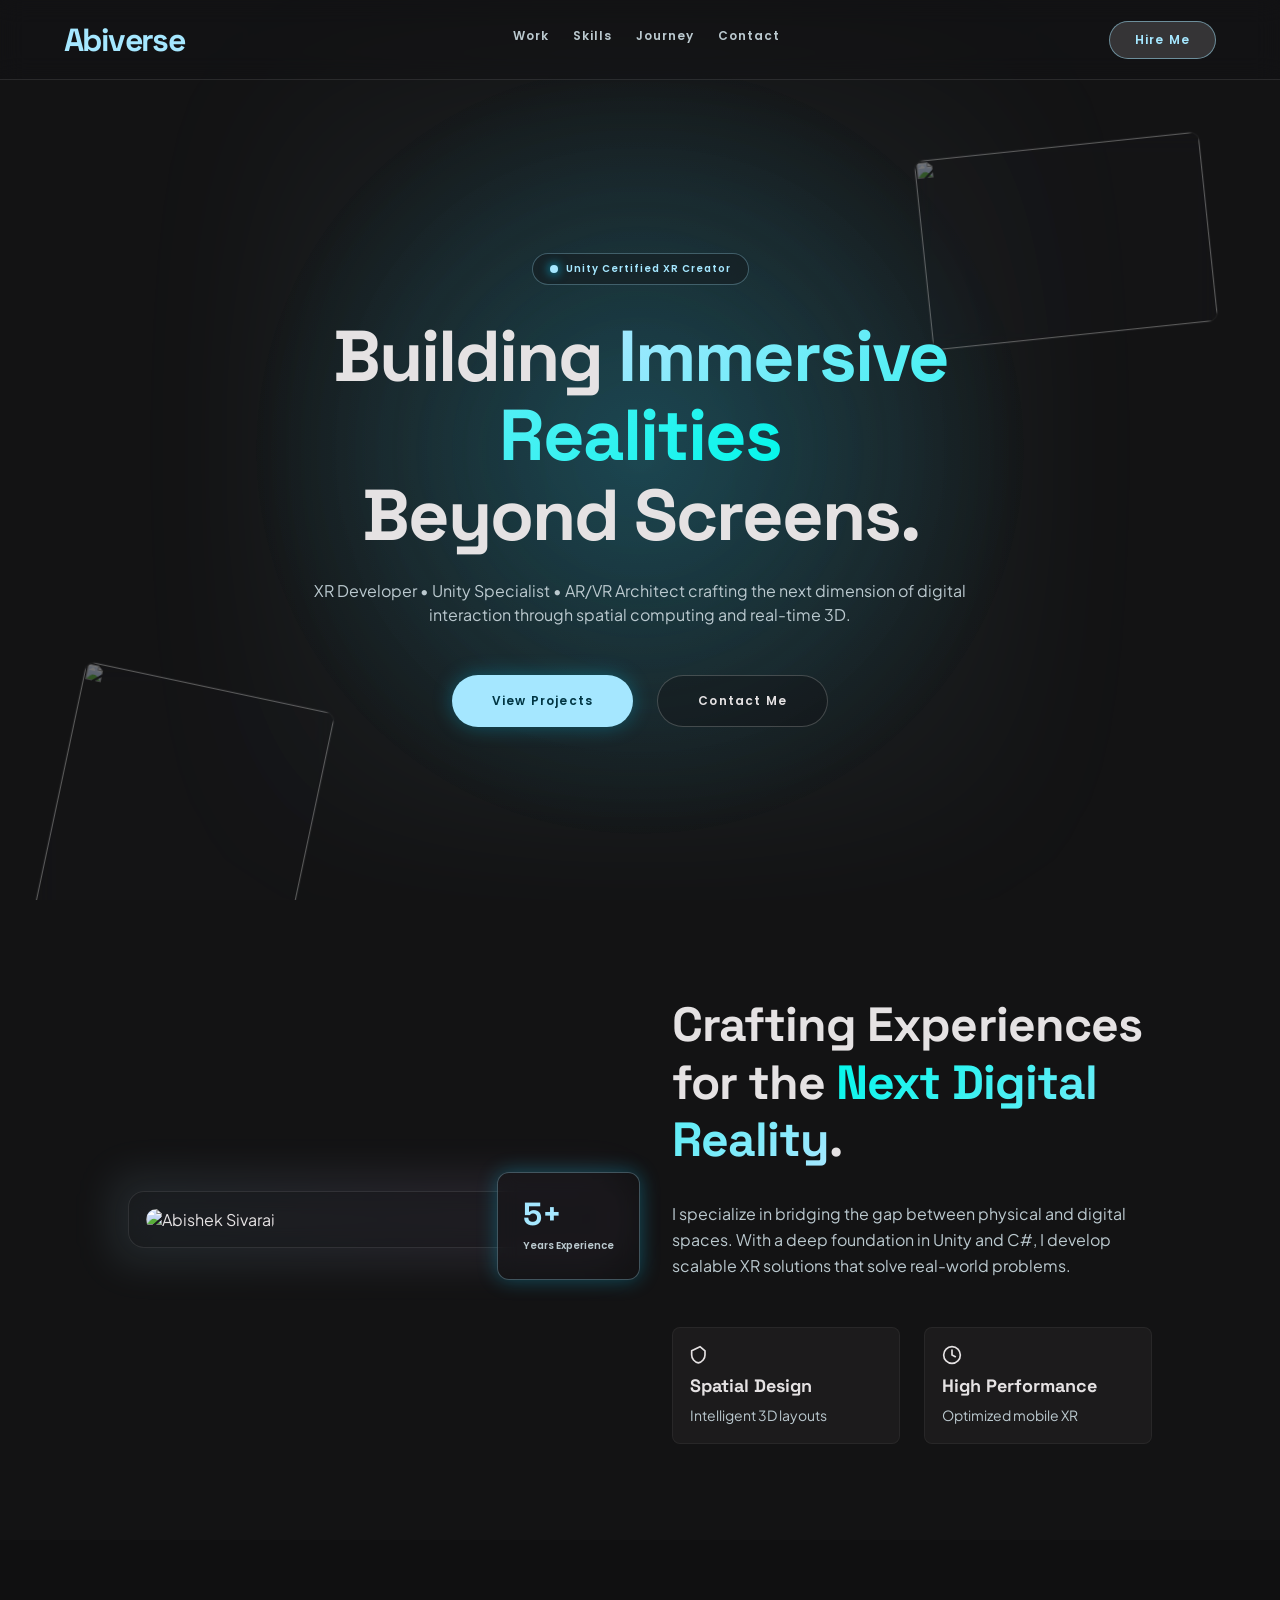
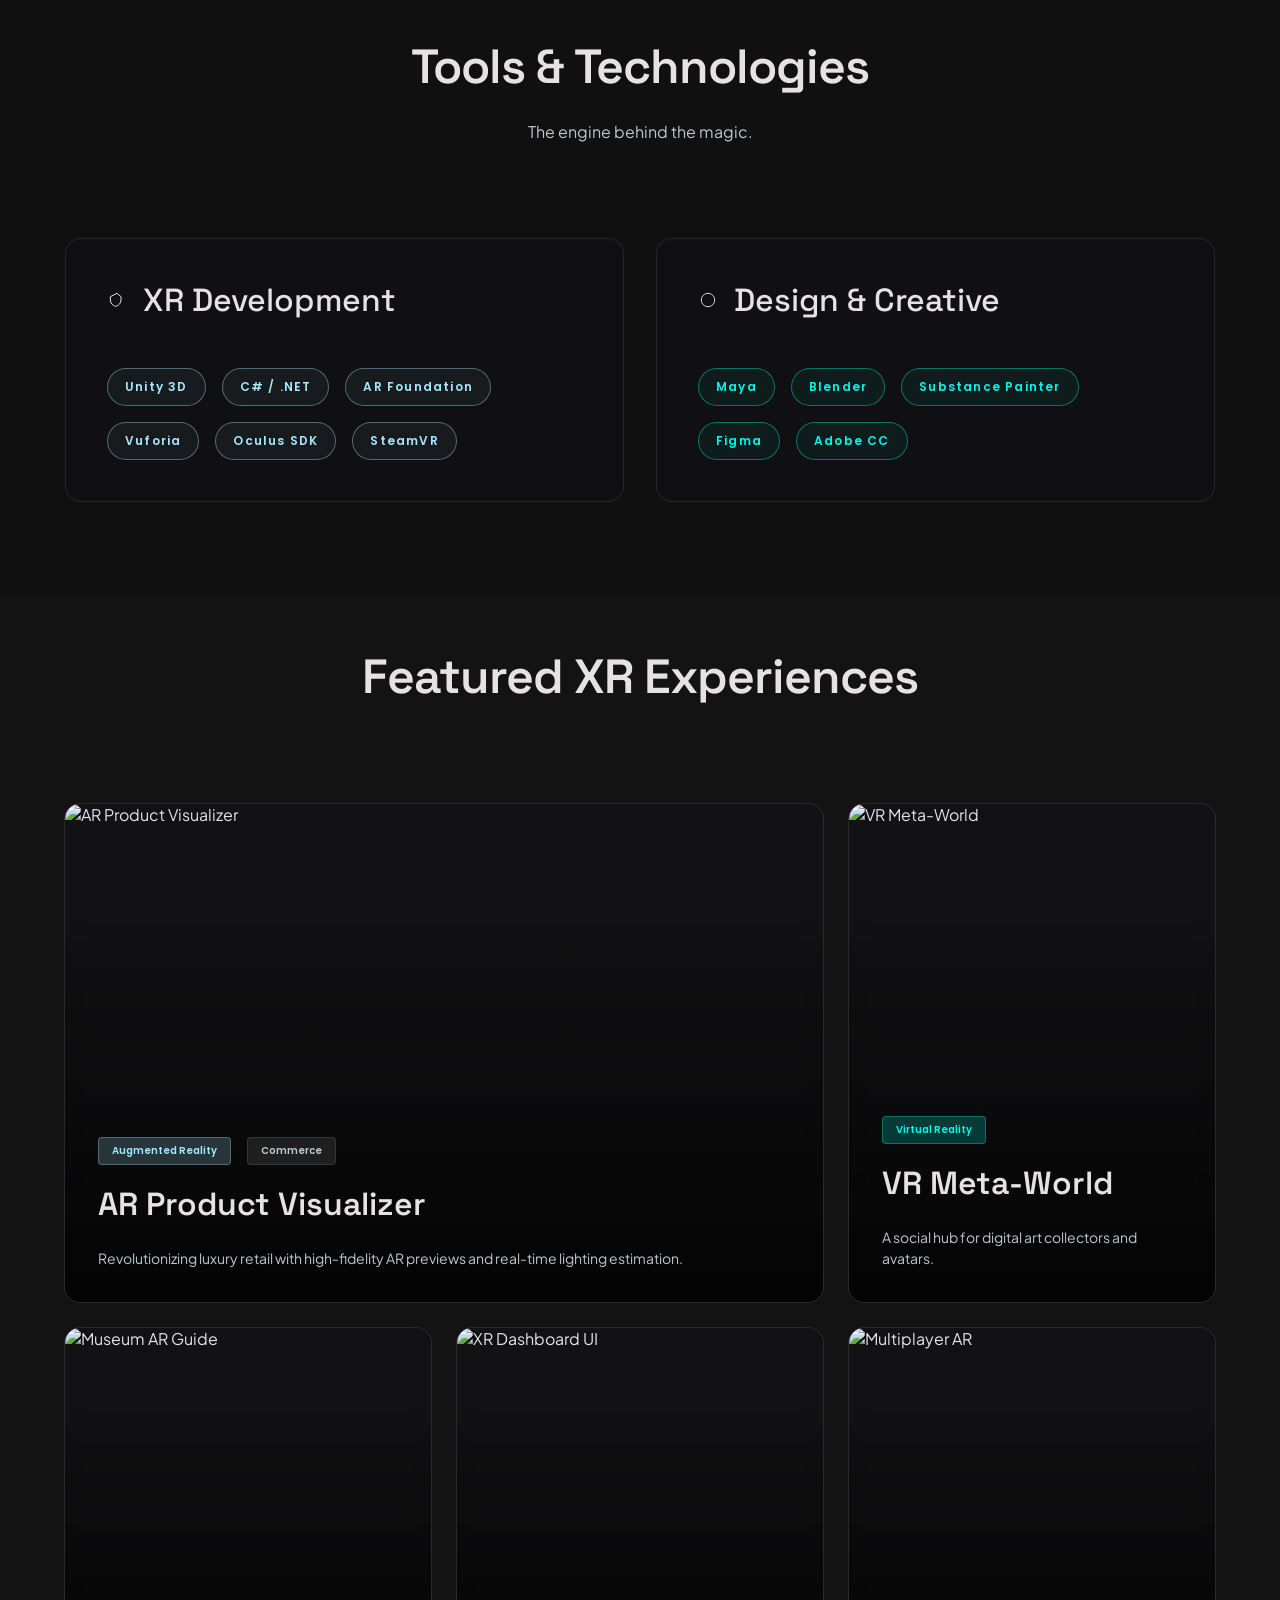
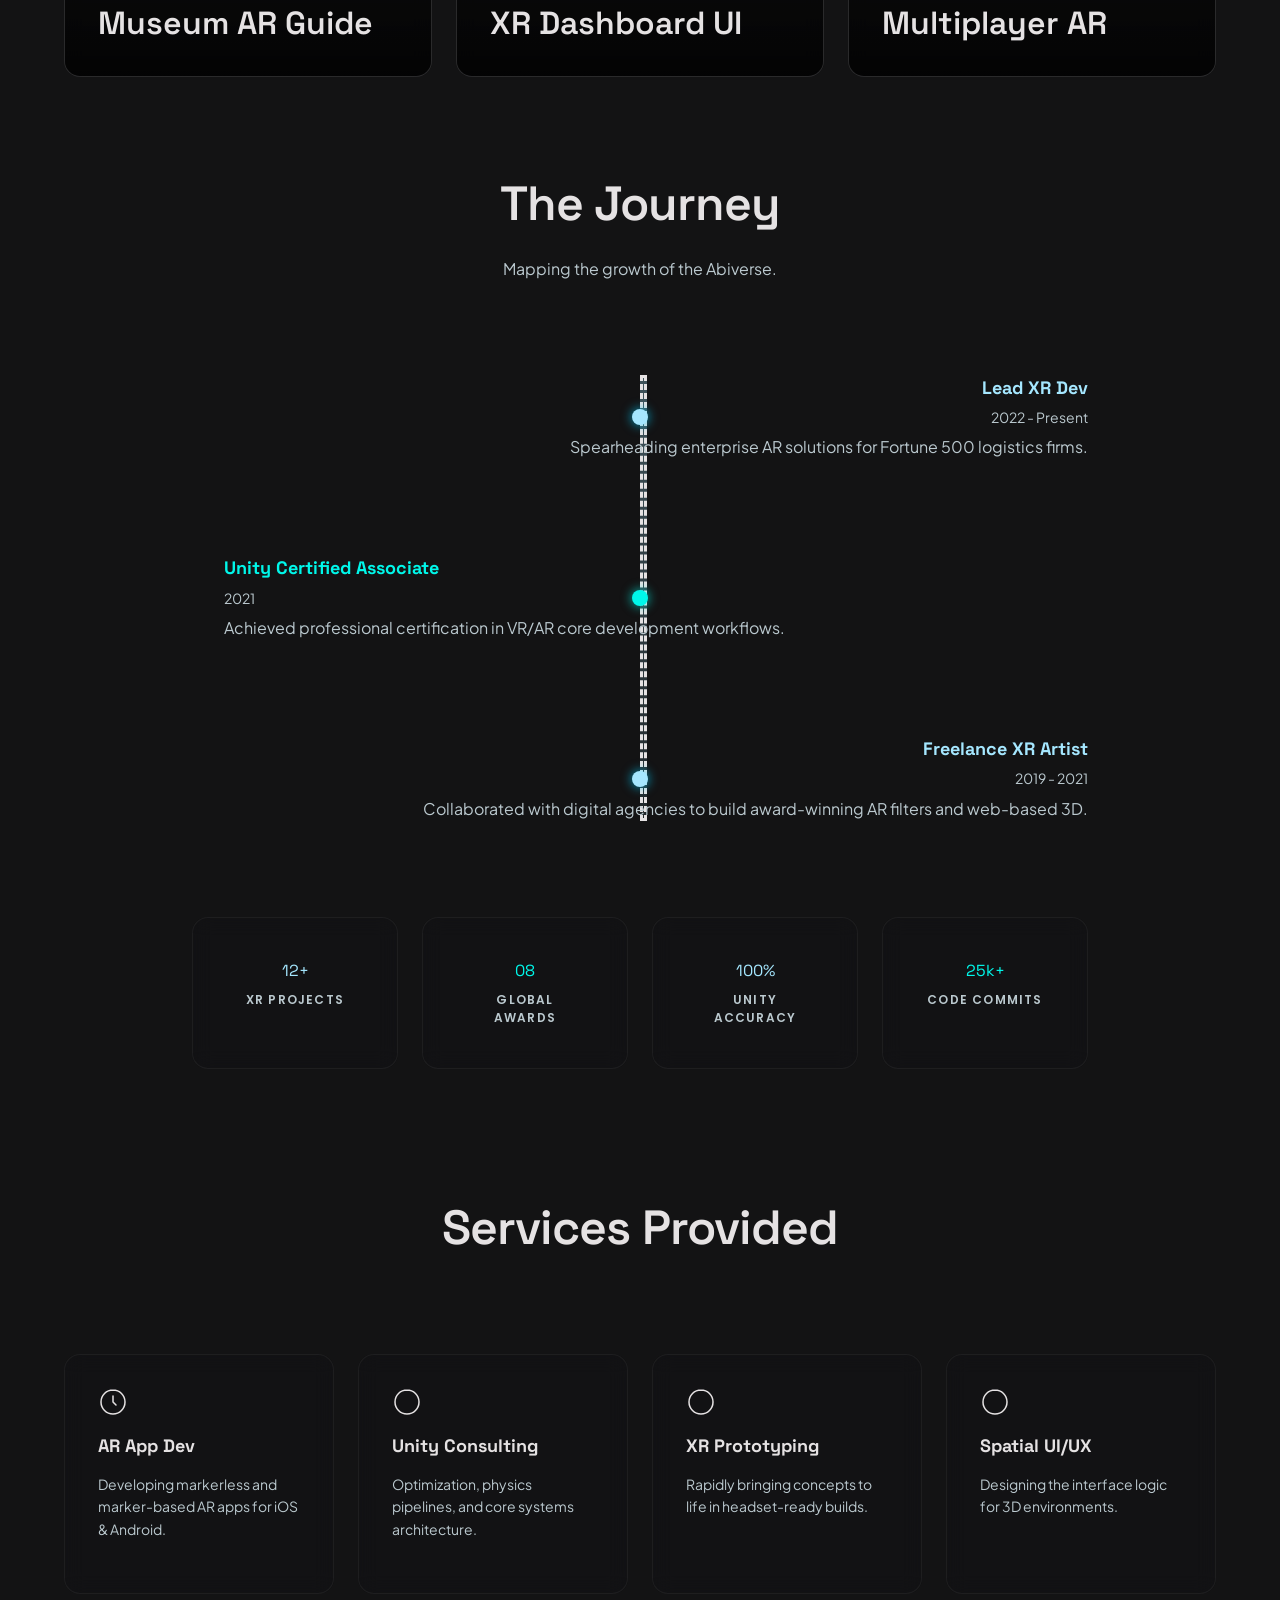
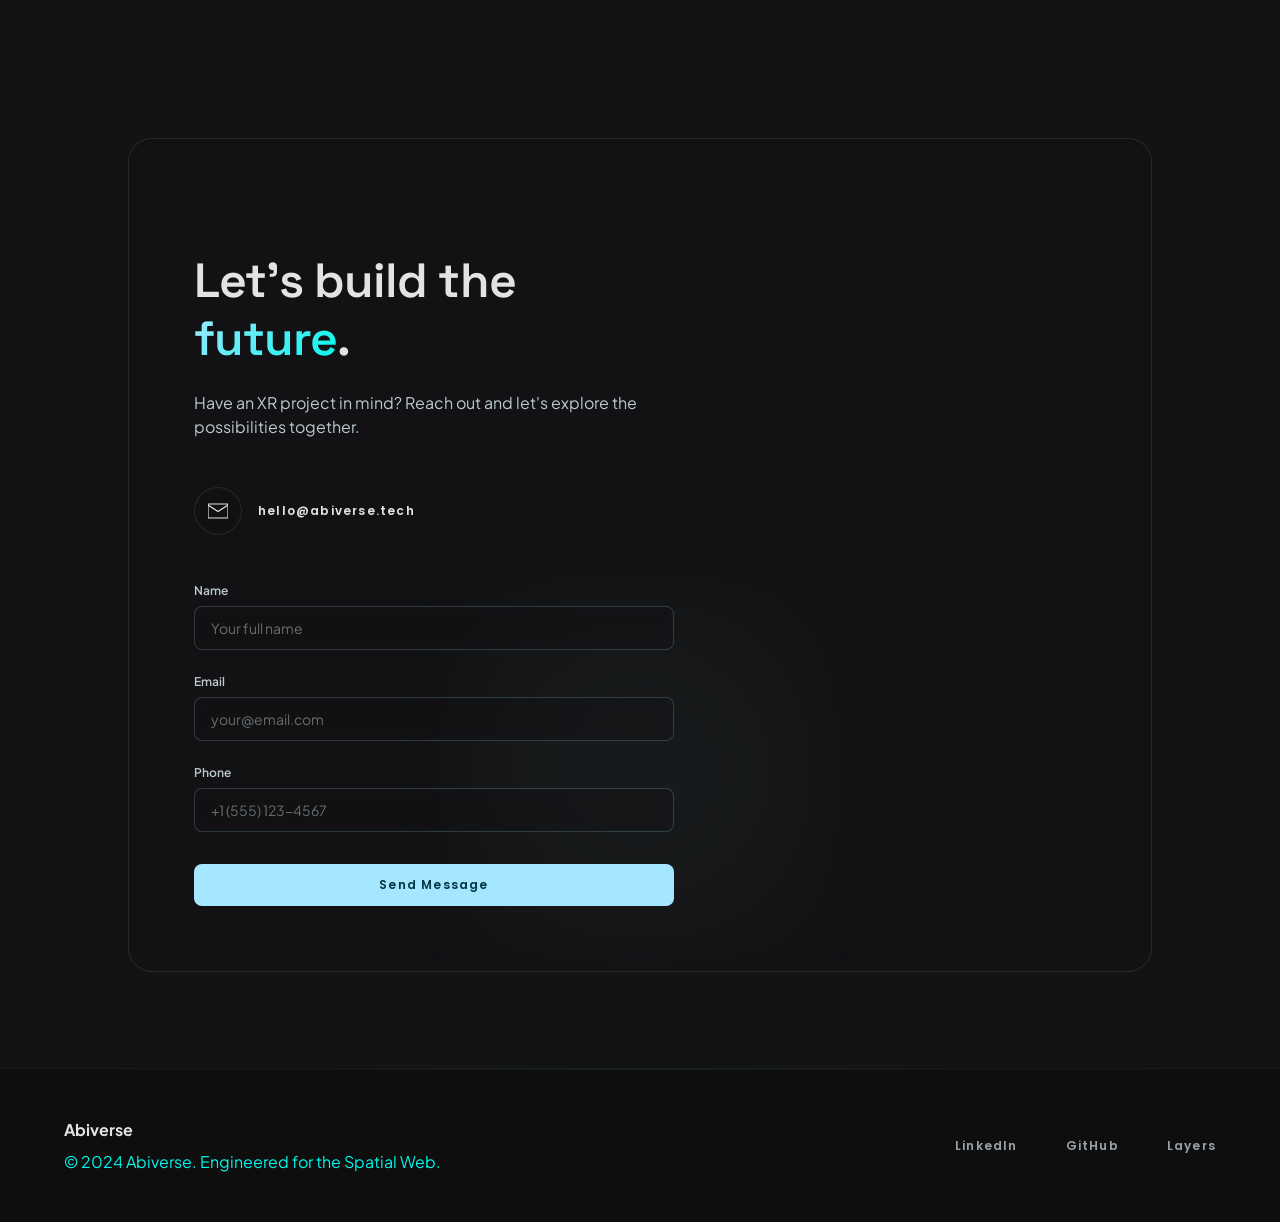
==== index.html @ e3750d71 "Add files via upload" ====
<!DOCTYPE html>
<html lang="en">
<head>
    <meta charset="UTF-8">
    <meta name="viewport" content="width=device-width, initial-scale=1.0">
    <title>Abiverse | XR Developer • Abishek Sivaraj</title>
    <link rel="preconnect" href="https://fonts.googleapis.com">
    <link rel="preconnect" href="https://fonts.gstatic.com" crossorigin>
    <link href="https://fonts.googleapis.com/css2?family=Space+Grotesk:wght@400;500;600;700&family=Plus+Jakarta+Sans:wght@400;500;600;700&family=Poppins:wght@400;500;600;700&display=swap" rel="stylesheet">
    <link rel="stylesheet" href="https://cdnjs.cloudflare.com/ajax/libs/font-awesome/6.4.0/css/all.min.css">
    
    <style>
        * {
            margin: 0;
            padding: 0;
            box-sizing: border-box;
        }

        :root {
            /* Colors */
            --color-bg-dark: #131314;
            --color-bg-secondary: #1c1b1c;
            --color-bg-tertiary: #0e0e0f;
            --color-border-light: rgba(255, 255, 255, 0.1);
            --color-border-lighter: rgba(255, 255, 255, 0.05);
            --color-cyan: #a5e7ff;
            --color-cyan-dark: #00d2ff;
            --color-teal: #00f7ea;
            --color-text-primary: #e5e2e3;
            --color-text-secondary: #bbc9cf;
            
            /* Typography */
            --font-display: 'Space Grotesk', sans-serif;
            --font-body: 'Plus Jakarta Sans', sans-serif;
            --font-ui: 'Poppins', sans-serif;

            /* Spacing */
            --spacing-xs: 8px;
            --spacing-sm: 16px;
            --spacing-md: 24px;
            --spacing-lg: 32px;
            --spacing-xl: 48px;
            --spacing-2xl: 64px;
            --spacing-3xl: 96px;

            /* Effects */
            --blur-light: 10px;
            --blur-medium: 20px;
            --blur-heavy: 32px;
        }

        html {
            scroll-behavior: smooth;
        }

        body {
            font-family: var(--font-body);
            background: linear-gradient(90deg, #131314 0%, #131314 100%);
            color: var(--color-text-primary);
            overflow-x: hidden;
            position: relative;
        }

        /* Background gradient overlay */
        body::before {
            content: '';
            position: fixed;
            top: 0;
            left: 0;
            width: 100%;
            height: 100%;
            background: radial-gradient(circle at 50% 50%, rgba(0, 210, 255, 0.1) 0%, rgba(0, 210, 255, 0) 50%);
            pointer-events: none;
            z-index: 1;
            animation: gradientShift 8s ease-in-out infinite;
        }

        @keyframes gradientShift {
            0%, 100% { opacity: 0.3; }
            50% { opacity: 0.6; }
        }

        /* Global grid overlay */
        body::after {
            content: '';
            position: fixed;
            top: 0;
            left: 0;
            width: 100%;
            height: 100%;
            background-image: 
                radial-gradient(circle at 50% 50%, rgba(0, 210, 255, 0.1) 0%, rgba(0, 210, 255, 0) 50%);
            pointer-events: none;
            z-index: 0;
        }

        /* Content wrapper */
        .content {
            position: relative;
            z-index: 2;
        }

        /* Utilities */
        .container {
            max-width: 1440px;
            margin: 0 auto;
            padding: 0 var(--spacing-2xl);
        }

        .section {
            position: relative;
            z-index: 2;
        }

        /* ============= HEADER ============= */
        .header {
            position: fixed;
            top: 0;
            left: 0;
            right: 0;
            height: 80px;
            backdrop-filter: blur(12px);
            background: rgba(19, 19, 20, 0.4);
            border-bottom: 1px solid rgba(255, 255, 255, 0.1);
            z-index: 1000;
            display: flex;
            align-items: center;
        }

        .header-container {
            width: 100%;
            max-width: 1440px;
            margin: 0 auto;
            padding: 0 var(--spacing-2xl);
            display: flex;
            align-items: center;
            justify-content: space-between;
        }

        .logo {
            font-family: var(--font-display);
            font-size: 32px;
            font-weight: 700;
            color: var(--color-cyan);
            letter-spacing: -1.6px;
            text-decoration: none;
            z-index: 1001;
        }

        .nav {
            display: flex;
            gap: var(--spacing-md);
        }

        .nav-link {
            font-family: var(--font-ui);
            font-size: 12px;
            font-weight: 600;
            letter-spacing: 1px;
            color: var(--color-text-secondary);
            text-decoration: none;
            padding-bottom: 6px;
            border-bottom: 2px solid transparent;
            transition: all 0.3s ease;
        }

        .nav-link:hover,
        .nav-link.active {
            color: var(--color-cyan);
            border-bottom-color: var(--color-cyan);
        }

        .hire-btn {
            background: #353436;
            border: 1px solid rgba(165, 231, 255, 0.5);
            color: var(--color-cyan);
            padding: 9px 25px;
            border-radius: 9999px;
            font-family: var(--font-ui);
            font-size: 12px;
            font-weight: 600;
            letter-spacing: 1.2px;
            cursor: pointer;
            transition: all 0.3s ease;
            position: relative;
            overflow: hidden;
        }

        .hire-btn::before {
            content: '';
            position: absolute;
            top: 0;
            left: -100%;
            width: 100%;
            height: 100%;
            background: linear-gradient(90deg, rgba(255,255,255,0), rgba(255,255,255,0.2), rgba(255,255,255,0));
            transition: left 0.5s ease;
        }

        .hire-btn:hover {
            border-color: var(--color-cyan);
            box-shadow: 0 0 20px rgba(0, 210, 255, 0.3);
        }

        .hire-btn:hover::before {
            left: 100%;
        }

        /* ============= HERO SECTION ============= */
        .hero {
            min-height: 100vh;
            display: flex;
            align-items: center;
            justify-content: center;
            padding-top: 80px;
            position: relative;
            overflow: hidden;
        }

        .hero::before {
            content: '';
            position: absolute;
            top: 50%;
            left: 50%;
            transform: translate(-50%, -50%);
            width: 800px;
            height: 800px;
            background: radial-gradient(circle, rgba(165, 231, 255, 0.1) 0%, rgba(165, 231, 255, 0) 100%);
            filter: blur(60px);
            z-index: 0;
        }

        .hero-content {
            position: relative;
            z-index: 3;
            text-align: center;
            max-width: 900px;
        }

        .hero-badge {
            display: inline-flex;
            align-items: center;
            gap: var(--spacing-xs);
            background: rgba(19, 19, 20, 0.4);
            backdrop-filter: blur(10px);
            border: 1px solid rgba(165, 231, 255, 0.3);
            border-radius: 9999px;
            padding: 7px 17px;
            margin-bottom: var(--spacing-lg);
            animation: fadeInUp 0.8s ease-out;
        }

        .hero-badge-dot {
            width: 8px;
            height: 8px;
            background: var(--color-cyan);
            border-radius: 50%;
            box-shadow: 0 0 10px 2px rgba(0, 210, 255, 0.5);
        }

        .hero-badge-text {
            font-family: var(--font-ui);
            font-size: 10px;
            font-weight: 600;
            letter-spacing: 1px;
            color: var(--color-cyan);
        }

        .hero-title {
            font-family: var(--font-display);
            font-size: clamp(48px, 8vw, 72px);
            font-weight: 700;
            line-height: 1.1;
            margin-bottom: var(--spacing-md);
            letter-spacing: -2px;
            animation: fadeInUp 0.8s ease-out 0.1s both;
        }

        .hero-title-accent {
            background: linear-gradient(135deg, var(--color-cyan) 0%, var(--color-teal) 100%);
            -webkit-background-clip: text;
            -webkit-text-fill-color: transparent;
            background-clip: text;
        }

        .hero-subtitle {
            font-family: var(--font-body);
            font-size: 16px;
            color: var(--color-text-secondary);
            line-height: 1.5;
            margin-bottom: var(--spacing-xl);
            animation: fadeInUp 0.8s ease-out 0.2s both;
            max-width: 680px;
            margin-left: auto;
            margin-right: auto;
        }

        .hero-cta-group {
            display: flex;
            gap: var(--spacing-md);
            justify-content: center;
            flex-wrap: wrap;
            animation: fadeInUp 0.8s ease-out 0.3s both;
        }

        .btn {
            padding: 16px 40px;
            border-radius: 9999px;
            font-family: var(--font-ui);
            font-size: 12px;
            font-weight: 600;
            letter-spacing: 1.2px;
            border: none;
            cursor: pointer;
            text-decoration: none;
            display: inline-flex;
            align-items: center;
            justify-content: center;
            transition: all 0.3s ease;
            position: relative;
            overflow: hidden;
        }

        .btn-primary {
            background: var(--color-cyan);
            color: #003543;
            box-shadow: 0 0 20px rgba(0, 210, 255, 0.3);
        }

        .btn-primary::before {
            content: '';
            position: absolute;
            top: 0;
            left: -100%;
            width: 100%;
            height: 100%;
            background: linear-gradient(90deg, rgba(255,255,255,0), rgba(255,255,255,0.2), rgba(255,255,255,0));
            transition: left 0.5s ease;
        }

        .btn-primary:hover {
            transform: translateY(-2px);
            box-shadow: 0 10px 30px rgba(0, 210, 255, 0.4);
        }

        .btn-primary:hover::before {
            left: 100%;
        }

        .btn-secondary {
            background: rgba(19, 19, 20, 0.4);
            color: var(--color-text-primary);
            border: 1px solid rgba(255, 255, 255, 0.2);
            backdrop-filter: blur(10px);
        }

        .btn-secondary::before {
            content: '';
            position: absolute;
            top: 0;
            left: -100%;
            width: 100%;
            height: 100%;
            background: linear-gradient(90deg, rgba(255,255,255,0), rgba(255,255,255,0.2), rgba(255,255,255,0));
            transition: left 0.5s ease;
        }

        .btn-secondary:hover {
            border-color: var(--color-cyan);
            box-shadow: 0 0 20px rgba(0, 210, 255, 0.2);
            transform: translateY(-2px);
        }

        .btn-secondary:hover::before {
            left: 100%;
        }

        /* Floating cards in hero */
        .floating-card {
            position: absolute;
            backdrop-filter: blur(10px);
            background: rgba(19, 19, 20, 0.4);
            border: 1px solid rgba(255, 255, 255, 0.1);
            border-radius: 12px;
            overflow: hidden;
            opacity: 0.4;
        }

        .floating-card-left {
            width: 256px;
            height: 320px;
            bottom: -103px;
            left: 50px;
            transform: rotate(12deg);
            animation: float 4s ease-in-out infinite;
        }

        .floating-card-right {
            width: 288px;
            height: 192px;
            top: 145px;
            right: 70px;
            transform: rotate(-6deg);
            animation: float 5s ease-in-out infinite 0.5s;
        }

        .floating-card img {
            width: 100%;
            height: 100%;
            object-fit: cover;
        }

        @keyframes float {
            0%, 100% { transform: translateY(0px) rotate(var(--rotation)); }
            50% { transform: translateY(-20px) rotate(var(--rotation)); }
        }

        .floating-card-left {
            --rotation: 12deg;
        }

        .floating-card-right {
            --rotation: -6deg;
        }

        /* ============= ABOUT SECTION ============= */
        .about {
            padding: var(--spacing-3xl) 0;
            position: relative;
        }

        .about-container {
            max-width: 1152px;
            margin: 0 auto;
            padding: 0 var(--spacing-2xl);
            display: grid;
            grid-template-columns: 1fr 1fr;
            gap: var(--spacing-2xl);
            align-items: center;
        }

        .about-image-wrapper {
            position: relative;
        }

        .about-blur {
            position: absolute;
            inset: -16px;
            background: linear-gradient(50.7deg, rgba(165, 231, 255, 0.2) 0%, rgba(237, 177, 255, 0.2) 100%);
            filter: blur(20px);
            border-radius: 16px;
            opacity: 0.5;
            z-index: 0;
        }

        .about-image-box {
            position: relative;
            z-index: 1;
            backdrop-filter: blur(10px);
            background: rgba(19, 19, 20, 0.4);
            border: 1px solid rgba(255, 255, 255, 0.1);
            border-radius: 16px;
            padding: 17px;
            overflow: hidden;
        }

        .about-image {
            width: 100%;
            aspect-ratio: 4/5;
            object-fit: cover;
            border-radius: 12px;
        }

        .about-exp-badge {
            position: absolute;
            bottom: -32px;
            right: -32px;
            backdrop-filter: blur(10px);
            background: rgba(19, 19, 20, 0.4);
            border: 1px solid rgba(165, 231, 255, 0.3);
            border-radius: 12px;
            padding: 25px;
            box-shadow: 0 0 20px rgba(0, 210, 255, 0.3);
            z-index: 2;
        }

        .about-exp-number {
            font-family: var(--font-display);
            font-size: 32px;
            font-weight: 700;
            color: var(--color-cyan);
            line-height: 1;
            margin-bottom: 8px;
        }

        .about-exp-label {
            font-family: var(--font-ui);
            font-size: 10px;
            font-weight: 600;
            color: var(--color-text-secondary);
        }

        .about-content {
            display: flex;
            flex-direction: column;
            gap: var(--spacing-md);
        }

        .about-title {
            font-family: var(--font-display);
            font-size: clamp(32px, 5vw, 48px);
            font-weight: 700;
            line-height: 1.2;
            letter-spacing: -0.96px;
        }

        .about-title-accent {
            background: linear-gradient(135deg, var(--color-teal) 0%, var(--color-cyan) 100%);
            -webkit-background-clip: text;
            -webkit-text-fill-color: transparent;
            background-clip: text;
        }

        .about-description {
            font-family: var(--font-body);
            font-size: 16px;
            color: var(--color-text-secondary);
            line-height: 1.625;
            margin-top: 8px;
        }

        .skills-grid {
            display: grid;
            grid-template-columns: 1fr 1fr;
            gap: var(--spacing-md);
            margin-top: var(--spacing-md);
        }

        .skill-card {
            backdrop-filter: blur(10px);
            background: #1c1b1c;
            border: 1px solid rgba(255, 255, 255, 0.05);
            border-radius: 8px;
            padding: 17px;
            display: flex;
            flex-direction: column;
            gap: 8px;
            transition: all 0.3s ease;
        }

        .skill-card:hover {
            background: rgba(165, 231, 255, 0.05);
            border-color: rgba(165, 231, 255, 0.2);
            transform: translateY(-2px);
        }

        .skill-icon {
            width: 20px;
            height: 20px;
        }

        .skill-title {
            font-family: var(--font-display);
            font-size: 18px;
            font-weight: 700;
            color: var(--color-text-primary);
            line-height: 1.4;
        }

        .skill-desc {
            font-family: var(--font-body);
            font-size: 14px;
            color: var(--color-text-secondary);
            line-height: 1.4;
        }

        /* ============= SKILLS SECTION ============= */
        .skills {
            background: rgba(14, 14, 15, 0.5);
            padding: var(--spacing-3xl) 0;
            position: relative;
        }

        .skills-container {
            max-width: 1440px;
            margin: 0 auto;
            padding: 0 var(--spacing-2xl);
        }

        .section-header {
            text-align: center;
            margin-bottom: var(--spacing-3xl);
        }

        .section-title {
            font-family: var(--font-display);
            font-size: clamp(36px, 5vw, 48px);
            font-weight: 600;
            letter-spacing: -0.96px;
            margin-bottom: var(--spacing-md);
            color: var(--color-text-primary);
        }

        .section-subtitle {
            font-family: var(--font-body);
            font-size: 16px;
            color: var(--color-text-secondary);
            max-width: 800px;
            margin: 0 auto;
        }

        .skills-grid-main {
            display: grid;
            grid-template-columns: 1fr 1fr;
            gap: var(--spacing-lg);
            max-width: 1150px;
            margin: 0 auto;
        }

        .skills-category {
            backdrop-filter: blur(10px);
            background: rgba(19, 19, 20, 0.4);
            border: 1px solid rgba(255, 255, 255, 0.1);
            border-radius: 16px;
            padding: 41px;
            display: flex;
            flex-direction: column;
            gap: var(--spacing-xl);
            transition: all 0.3s ease;
        }

        .skills-category:hover {
            border-color: rgba(165, 231, 255, 0.2);
        }

        .skills-header {
            display: flex;
            gap: var(--spacing-sm);
            align-items: center;
        }

        .skills-icon {
            width: 20px;
            height: 16px;
        }

        .skills-category-title {
            font-family: var(--font-display);
            font-size: 32px;
            font-weight: 500;
            color: var(--color-text-primary);
            line-height: 1.25;
        }

        .skills-tags {
            display: flex;
            flex-wrap: wrap;
            gap: var(--spacing-sm);
        }

        .skill-tag {
            background: rgba(165, 231, 255, 0.05);
            border: 1px solid rgba(165, 231, 255, 0.4);
            color: var(--color-cyan);
            padding: 9px 17px;
            border-radius: 9999px;
            font-family: var(--font-ui);
            font-size: 12px;
            font-weight: 600;
            letter-spacing: 1.2px;
            transition: all 0.3s ease;
        }

        .skill-tag:hover {
            background: rgba(165, 231, 255, 0.15);
            box-shadow: 0 0 10px rgba(165, 231, 255, 0.3);
            transform: translateY(-2px);
        }

        .skills-category:nth-child(2) .skill-tag {
            background: rgba(0, 247, 234, 0.05);
            border-color: rgba(0, 247, 234, 0.4);
            color: var(--color-teal);
        }

        .skills-category:nth-child(2) .skill-tag:hover {
            background: rgba(0, 247, 234, 0.15);
            box-shadow: 0 0 10px rgba(0, 247, 234, 0.3);
        }

        /* ============= PROJECTS SECTION ============= */
        .projects {
            padding: var(--spacing-xl) 0;
            position: relative;
        }

        .projects-container {
            max-width: 1440px;
            margin: 0 auto;
            padding: 0 var(--spacing-2xl);
        }

        .projects-grid {
            display: grid;
            grid-template-columns: repeat(12, 1fr);
            gap: var(--spacing-md);
            margin-top: var(--spacing-xl);
        }

        .project-card {
            backdrop-filter: blur(10px);
            background: rgba(19, 19, 20, 0.4);
            border: 1px solid rgba(255, 255, 255, 0.1);
            border-radius: 16px;
            overflow: hidden;
            position: relative;
            cursor: pointer;
            transition: all 0.3s ease;
            display: flex;
            flex-direction: column;
            justify-content: flex-end;
            min-height: 500px;
            padding: 1px;
        }

        .project-card:hover {
            border-color: rgba(165, 231, 255, 0.3);
            box-shadow: 0 0 30px rgba(0, 210, 255, 0.2);
            transform: translateY(-4px);
        }

        .project-card-lg {
            grid-column: span 8;
            grid-row: span 1;
        }

        .project-card-md-vert {
            grid-column: span 4;
            grid-row: span 1;
        }

        .project-card-md {
            grid-column: span 4;
            grid-row: span 1;
            min-height: 350px;
        }

        .project-image {
            position: absolute;
            inset: 0;
            width: 100%;
            height: 100%;
            object-fit: cover;
            z-index: 1;
        }

        .project-overlay {
            position: absolute;
            inset: 0;
            background: linear-gradient(to top, black 0%, rgba(0,0,0,0) 80%);
            z-index: 2;
            opacity: 0.8;
        }

        .project-info {
            position: relative;
            z-index: 3;
            padding: 32px;
            display: flex;
            flex-direction: column;
            gap: var(--spacing-sm);
        }

        .project-tags {
            display: flex;
            gap: var(--spacing-sm);
            flex-wrap: wrap;
        }

        .project-tag {
            font-family: var(--font-ui);
            font-size: 10px;
            font-weight: 600;
            padding: 5px 13px;
            border-radius: 4px;
            display: inline-block;
        }

        .project-tag-ar {
            background: rgba(165, 231, 255, 0.2);
            border: 1px solid rgba(165, 231, 255, 0.3);
            color: var(--color-cyan);
        }

        .project-tag-vr {
            background: rgba(0, 247, 234, 0.2);
            border: 1px solid rgba(0, 247, 234, 0.3);
            color: var(--color-teal);
        }

        .project-tag-neutral {
            background: #201f20;
            border: 1px solid rgba(255, 255, 255, 0.1);
            color: var(--color-text-secondary);
        }

        .project-title {
            font-family: var(--font-display);
            font-size: clamp(18px, 3vw, 32px);
            font-weight: 600;
            color: var(--color-text-primary);
            line-height: 1.2;
            margin-top: 4px;
        }

        .project-desc {
            font-family: var(--font-body);
            font-size: 14px;
            color: var(--color-text-secondary);
            line-height: 1.5;
            margin-top: 8px;
        }

        /* ============= JOURNEY SECTION ============= */
        .journey {
            padding: var(--spacing-xl) 0;
            position: relative;
        }

        .journey-container {
            max-width: 1440px;
            margin: 0 auto;
            padding: 0 var(--spacing-2xl);
        }

        .journey-content {
            max-width: 896px;
            margin: 0 auto;
            position: relative;
            padding-bottom: 32px;
        }

        .timeline {
            position: relative;
            padding: 0;
        }

        .timeline::before {
            content: '';
            position: absolute;
            left: 50%;
            top: 0;
            bottom: 0;
            width: 1px;
            background: linear-gradient(180deg, rgba(165, 231, 255, 0.3) 0%, rgba(165, 231, 255, 0.1) 100%);
            border-style: dashed;
        }

        .timeline-item {
            display: flex;
            gap: var(--spacing-xl);
            margin-bottom: var(--spacing-3xl);
            position: relative;
            align-items: center;
        }

        .timeline-item:nth-child(odd) {
            flex-direction: row;
        }

        .timeline-item:nth-child(even) {
            flex-direction: row-reverse;
        }

        .timeline-item:nth-child(odd) .timeline-content {
            text-align: right;
        }

        .timeline-item:nth-child(even) .timeline-content {
            text-align: left;
            margin-left: var(--spacing-lg);
        }

        .timeline-content {
            flex: 1;
            min-width: 0;
        }

        .timeline-year {
            font-family: var(--font-display);
            font-size: 18px;
            font-weight: 700;
            color: var(--color-cyan);
            line-height: 1.4;
            margin-bottom: 8px;
        }

        .timeline-item:nth-child(even) .timeline-year {
            color: var(--color-teal);
        }

        .timeline-date {
            font-family: var(--font-body);
            font-size: 14px;
            color: var(--color-text-secondary);
            line-height: 1.4;
        }

        .timeline-desc {
            font-family: var(--font-body);
            font-size: 16px;
            color: var(--color-text-secondary);
            line-height: 1.5;
            margin-top: 8px;
        }

        .timeline-dot {
            position: absolute;
            left: 50%;
            transform: translateX(-50%);
            width: 16px;
            height: 16px;
            background: var(--color-cyan);
            border-radius: 50%;
            z-index: 2;
            box-shadow: 0 0 10px 2px rgba(0, 210, 255, 0.5);
        }

        .timeline-item:nth-child(even) .timeline-dot {
            background: var(--color-teal);
            box-shadow: 0 0 10px 2px rgba(0, 247, 234, 0.5);
        }

        .stats-grid {
            display: grid;
            grid-template-columns: repeat(4, 1fr);
            gap: var(--spacing-md);
            margin-top: var(--spacing-xl);
        }

        .stat-card {
            backdrop-filter: blur(10px);
            background: rgba(19, 19, 20, 0.4);
            border: 1px solid rgba(255, 255, 255, 0.05);
            border-radius: 16px;
            padding: 41px;
            text-align: center;
            transition: all 0.3s ease;
        }

        .stat-card:hover {
            border-color: rgba(165, 231, 255, 0.2);
        }

        .stat-number {
            font-family: var(--font-display);
            font-size: 16px;
            font-weight: 400;
            color: var(--color-cyan);
            line-height: 1.5;
            margin-bottom: 8px;
        }

        .stat-card:nth-child(2) .stat-number,
        .stat-card:nth-child(4) .stat-number {
            color: var(--color-teal);
        }

        .stat-label {
            font-family: var(--font-ui);
            font-size: 12px;
            font-weight: 600;
            color: var(--color-text-secondary);
            letter-spacing: 1.2px;
            text-transform: uppercase;
        }

        /* ============= SERVICES SECTION ============= */
        .services {
            padding: var(--spacing-xl) 0;
            position: relative;
        }

        .services-container {
            max-width: 1440px;
            margin: 0 auto;
            padding: 0 var(--spacing-2xl);
        }

        .services-grid {
            display: grid;
            grid-template-columns: repeat(4, 1fr);
            gap: var(--spacing-md);
            margin-top: var(--spacing-xl);
        }

        .service-card {
            backdrop-filter: blur(10px);
            background: rgba(19, 19, 20, 0.4);
            border: 1px solid rgba(255, 255, 255, 0.05);
            border-radius: 16px;
            padding: 33px;
            display: flex;
            flex-direction: column;
            gap: 15px;
            transition: all 0.3s ease;
            min-height: 240px;
        }

        .service-card:hover {
            border-color: rgba(165, 231, 255, 0.2);
            transform: translateY(-4px);
        }

        .service-icon {
            width: 30px;
            height: 30px;
        }

        .service-title {
            font-family: var(--font-display);
            font-size: 18px;
            font-weight: 700;
            color: var(--color-text-primary);
            line-height: 1.4;
        }

        .service-desc {
            font-family: var(--font-body);
            font-size: 14px;
            color: var(--color-text-secondary);
            line-height: 1.6;
            flex-grow: 1;
        }

        /* ============= CONTACT SECTION ============= */
        .contact {
            padding: var(--spacing-3xl) 0;
            position: relative;
        }

        .contact-container {
            max-width: 1152px;
            margin: 0 auto;
            padding: 0 var(--spacing-2xl);
        }

        .contact-box {
            backdrop-filter: blur(10px);
            background: rgba(19, 19, 20, 0.4);
            border: 1px solid rgba(255, 255, 255, 0.1);
            border-radius: 24px;
            padding: 113px 65px 65px 65px;
            position: relative;
            overflow: hidden;
        }

        .contact-box::before {
            content: '';
            position: absolute;
            bottom: 0;
            left: 50%;
            transform: translateX(-50%);
            width: 400px;
            height: 400px;
            background: radial-gradient(circle, rgba(165, 231, 255, 0.05) 0%, transparent 100%);
            filter: blur(32px);
            z-index: 0;
        }

        .contact-content {
            position: relative;
            z-index: 1;
            max-width: 480px;
        }

        .contact-title {
            font-family: var(--font-display);
            font-size: clamp(32px, 5vw, 48px);
            font-weight: 600;
            letter-spacing: -0.96px;
            margin-bottom: var(--spacing-md);
            line-height: 1.2;
        }

        .contact-desc {
            font-family: var(--font-body);
            font-size: 16px;
            color: var(--color-text-secondary);
            line-height: 1.5;
            margin-bottom: var(--spacing-xl);
        }

        .contact-email {
            display: flex;
            gap: var(--spacing-sm);
            align-items: center;
            margin-top: var(--spacing-lg);
        }

        .contact-email-icon {
            width: 48px;
            height: 48px;
            backdrop-filter: blur(10px);
            background: rgba(19, 19, 20, 0.4);
            border: 1px solid rgba(255, 255, 255, 0.1);
            border-radius: 9999px;
            display: flex;
            align-items: center;
            justify-content: center;
            flex-shrink: 0;
        }

        .contact-email-text {
            font-family: var(--font-ui);
            font-size: 12px;
            font-weight: 600;
            letter-spacing: 1.2px;
            color: var(--color-text-primary);
        }

        /* Contact Form */
        .contact-form {
            display: flex;
            flex-direction: column;
            gap: var(--spacing-md);
            margin-top: var(--spacing-xl);
        }

        .form-group {
            display: flex;
            flex-direction: column;
            gap: 8px;
        }

        .form-label {
            font-family: var(--font-body);
            font-size: 12px;
            font-weight: 600;
            color: var(--color-text-secondary);
            text-transform: capitalize;
        }

        .form-input {
            background: rgba(19, 19, 20, 0.6);
            border: 1px solid rgba(165, 231, 255, 0.2);
            color: var(--color-text-primary);
            padding: 12px 16px;
            border-radius: 8px;
            font-family: var(--font-body);
            font-size: 14px;
            transition: all 0.3s ease;
            backdrop-filter: blur(5px);
        }

        .form-input::placeholder {
            color: rgba(187, 201, 207, 0.5);
        }

        .form-input:focus {
            outline: none;
            border-color: var(--color-cyan);
            background: rgba(165, 231, 255, 0.05);
            box-shadow: 0 0 15px rgba(0, 210, 255, 0.2);
        }

        .form-submit {
            background: var(--color-cyan);
            color: #003543;
            padding: 12px 24px;
            border: none;
            border-radius: 8px;
            font-family: var(--font-ui);
            font-size: 12px;
            font-weight: 600;
            letter-spacing: 1.2px;
            cursor: pointer;
            margin-top: 8px;
            transition: all 0.3s ease;
            position: relative;
            overflow: hidden;
        }

        .form-submit::before {
            content: '';
            position: absolute;
            top: 0;
            left: -100%;
            width: 100%;
            height: 100%;
            background: linear-gradient(90deg, rgba(255,255,255,0), rgba(255,255,255,0.2), rgba(255,255,255,0));
            transition: left 0.5s ease;
        }

        .form-submit:hover {
            transform: translateY(-2px);
            box-shadow: 0 10px 30px rgba(0, 210, 255, 0.4);
        }

        .form-submit:hover::before {
            left: 100%;
        }

        .form-message {
            display: none;
            padding: 12px 16px;
            border-radius: 8px;
            font-family: var(--font-body);
            font-size: 14px;
            text-align: center;
            margin-top: var(--spacing-sm);
        }

        .form-message.success {
            background: rgba(0, 247, 234, 0.15);
            border: 1px solid rgba(0, 247, 234, 0.3);
            color: var(--color-teal);
        }

        .form-message.error {
            background: rgba(255, 100, 100, 0.15);
            border: 1px solid rgba(255, 100, 100, 0.3);
            color: #ff6464;
        }

        /* ============= FOOTER ============= */
        .footer {
            border-top: 1px solid rgba(255, 255, 255, 0.05);
            background: linear-gradient(90deg, #0e0e0f 0%, #0e0e0f 100%);
            padding: 49px 0 48px 0;
            position: relative;
        }

        .footer::before {
            content: '';
            position: absolute;
            top: 0;
            left: 0;
            right: 0;
            height: 1px;
            background: radial-gradient(circle at 50%, rgba(0, 210, 255, 0.1) 0%, rgba(0, 210, 255, 0) 100%);
        }

        .footer-container {
            max-width: 1440px;
            margin: 0 auto;
            padding: 0 var(--spacing-2xl);
            display: flex;
            align-items: center;
            justify-content: space-between;
        }

        .footer-left {
            display: flex;
            flex-direction: column;
            gap: 8px;
        }

        .footer-brand {
            font-family: var(--font-body);
            font-size: 16px;
            font-weight: 700;
            color: var(--color-text-primary);
            line-height: 1.5;
        }

        .footer-copyright {
            font-family: var(--font-body);
            font-size: 16px;
            font-weight: 400;
            color: var(--color-teal);
            line-height: 1.5;
        }

        .footer-links {
            display: flex;
            gap: var(--spacing-xl);
        }

        .footer-link {
            font-family: var(--font-ui);
            font-size: 12px;
            font-weight: 600;
            letter-spacing: 1.2px;
            color: var(--color-text-secondary);
            opacity: 0.8;
            text-decoration: none;
            transition: all 0.3s ease;
        }

        .footer-link:hover {
            opacity: 1;
            color: var(--color-cyan);
        }

        /* ============= ANIMATIONS ============= */
        @keyframes fadeInUp {
            from {
                opacity: 0;
                transform: translateY(30px);
            }
            to {
                opacity: 1;
                transform: translateY(0);
            }
        }

        @keyframes slideInLeft {
            from {
                opacity: 0;
                transform: translateX(-50px);
            }
            to {
                opacity: 1;
                transform: translateX(0);
            }
        }

        @keyframes slideInRight {
            from {
                opacity: 0;
                transform: translateX(50px);
            }
            to {
                opacity: 1;
                transform: translateX(0);
            }
        }

        /* Scroll animations */
        .scroll-animate {
            opacity: 0;
            transform: translateY(30px);
            transition: all 0.6s ease;
        }

        .scroll-animate.in-view {
            opacity: 1;
            transform: translateY(0);
        }

        /* ============= RESPONSIVE ============= */
        @media (max-width: 1024px) {
            .about-container {
                grid-template-columns: 1fr;
            }

            .about-image-wrapper {
                order: 2;
            }

            .about-content {
                order: 1;
            }

            .skills-grid-main {
                grid-template-columns: 1fr;
            }

            .projects-grid {
                grid-template-columns: repeat(6, 1fr);
            }

            .project-card-lg {
                grid-column: span 6;
            }

            .project-card-md-vert {
                grid-column: span 6;
            }

            .project-card-md {
                grid-column: span 6;
            }

            .timeline::before {
                left: 0;
            }

            .timeline-item {
                flex-direction: row !important;
                padding-left: 32px;
            }

            .timeline-item:nth-child(even) {
                flex-direction: row !important;
            }

            .timeline-item:nth-child(even) .timeline-content {
                text-align: left;
                margin-left: 0;
            }

            .timeline-item:nth-child(odd) .timeline-content {
                text-align: left;
            }

            .timeline-dot {
                left: 0;
            }

            .stats-grid {
                grid-template-columns: repeat(2, 1fr);
            }

            .services-grid {
                grid-template-columns: repeat(2, 1fr);
            }

            .footer-container {
                flex-direction: column;
                gap: var(--spacing-xl);
                text-align: center;
            }

            .footer-links {
                justify-content: center;
            }
        }

        @media (max-width: 768px) {
            .header-container {
                padding: 0 var(--spacing-md);
            }

            .nav {
                display: none;
            }

            .container {
                padding: 0 var(--spacing-md);
            }

            .skills-container {
                padding: 0 var(--spacing-md);
            }

            .projects-container {
                padding: 0 var(--spacing-md);
            }

            .journey-container {
                padding: 0 var(--spacing-md);
            }

            .services-container {
                padding: 0 var(--spacing-md);
            }

            .footer-container {
                padding: 0 var(--spacing-md);
            }

            .contact-box {
                padding: 48px var(--spacing-md);
            }

            .projects-grid {
                grid-template-columns: 1fr;
            }

            .project-card-lg,
            .project-card-md-vert,
            .project-card-md {
                grid-column: span 1;
                min-height: 300px;
            }

            .stats-grid {
                grid-template-columns: 1fr;
            }

            .services-grid {
                grid-template-columns: 1fr;
            }

            .hero-cta-group {
                flex-direction: column;
                align-items: center;
            }

            .btn {
                width: 100%;
            }
        }

        @media (max-width: 480px) {
            .hero {
                min-height: auto;
                padding-top: 100px;
                padding-bottom: 48px;
            }

            .floating-card-left,
            .floating-card-right {
                display: none;
            }

            .hero-title {
                font-size: 36px;
            }

            .section-title {
                font-size: 32px;
            }

            .about-title {
                font-size: 32px;
            }

            .skills-grid {
                grid-template-columns: 1fr;
            }

            .footer-links {
                flex-direction: column;
                gap: var(--spacing-md);
            }
        }
    </style>
</head>
<body>
    <div class="content">
        <!-- Header -->
        <header class="header">
            <div class="header-container">
                <a href="#" class="logo">Abiverse</a>
                <nav class="nav">
                    <a href="#work" class="nav-link active">Work</a>
                    <a href="#skills" class="nav-link">Skills</a>
                    <a href="#journey" class="nav-link">Journey</a>
                    <a href="#contact" class="nav-link">Contact</a>
                </nav>
                <button class="hire-btn" onclick="document.getElementById('contact').scrollIntoView({behavior: 'smooth'})">
                    Hire Me
                </button>
            </div>
        </header>

        <!-- Hero Section -->
        <section class="hero section">
            <div class="floating-card floating-card-left">
                <img src="https://www.figma.com/api/mcp/asset/8724b49d-817a-40d9-be60-371ee252d7ae" alt="">
            </div>
            <div class="floating-card floating-card-right">
                <img src="https://www.figma.com/api/mcp/asset/e7fca446-d9ec-4ab3-b1c4-6c946269a0f8" alt="">
            </div>

            <div class="hero-content">
                <div class="hero-badge">
                    <div class="hero-badge-dot"></div>
                    <span class="hero-badge-text">Unity Certified XR Creator</span>
                </div>

                <h1 class="hero-title">
                    Building <span class="hero-title-accent">Immersive Realities</span><br>
                    Beyond Screens.
                </h1>

                <p class="hero-subtitle">
                    XR Developer • Unity Specialist • AR/VR Architect crafting the next dimension of digital interaction through spatial computing and real-time 3D.
                </p>

                <div class="hero-cta-group">
                    <a href="#work" class="btn btn-primary">View Projects</a>
                    <a href="#contact" class="btn btn-secondary">Contact Me</a>
                </div>
            </div>
        </section>

        <!-- About Section -->
        <section class="about section">
            <div class="about-container">
                <div class="about-image-wrapper">
                    <div class="about-blur"></div>
                    <div class="about-image-box">
                        <img class="about-image" src="https://www.figma.com/api/mcp/asset/d22963fc-fbd3-434f-b387-e0587181708d" alt="Abishek Sivaraj">
                    </div>
                    <div class="about-exp-badge">
                        <div class="about-exp-number">5+</div>
                        <div class="about-exp-label">Years Experience</div>
                    </div>
                </div>

                <div class="about-content">
                    <h2 class="about-title">
                        Crafting Experiences<br>
                        for the <span class="about-title-accent">Next Digital Reality</span>.
                    </h2>

                    <p class="about-description">
                        I specialize in bridging the gap between physical and digital spaces. With a deep foundation in Unity and C#, I develop scalable XR solutions that solve real-world problems.
                    </p>

                    <div class="skills-grid">
                        <div class="skill-card">
                            <svg class="skill-icon" viewBox="0 0 24 24" fill="none" xmlns="http://www.w3.org/2000/svg">
                                <path d="M12 2L2 7V12C2 16.5 5.4 20.5 10 21.5C14.6 20.5 18 16.5 18 12V7L12 2Z" stroke="currentColor" stroke-width="2" fill="none" stroke-linecap="round" stroke-linejoin="round"/>
                            </svg>
                            <div class="skill-title">Spatial Design</div>
                            <div class="skill-desc">Intelligent 3D layouts</div>
                        </div>
                        <div class="skill-card">
                            <svg class="skill-icon" viewBox="0 0 24 24" fill="none" xmlns="http://www.w3.org/2000/svg">
                                <path d="M12 2C6.48 2 2 6.48 2 12C2 17.52 6.48 22 12 22C17.52 22 22 17.52 22 12C22 6.48 17.52 2 12 2Z" stroke="currentColor" stroke-width="2" fill="none" stroke-linecap="round" stroke-linejoin="round"/>
                                <path d="M12 6V12L16 14" stroke="currentColor" stroke-width="2" stroke-linecap="round" stroke-linejoin="round"/>
                            </svg>
                            <div class="skill-title">High Performance</div>
                            <div class="skill-desc">Optimized mobile XR</div>
                        </div>
                    </div>
                </div>
            </div>
        </section>

        <!-- Skills Section -->
        <section class="skills section" id="skills">
            <div class="skills-container">
                <div class="section-header">
                    <h2 class="section-title">Tools & Technologies</h2>
                    <p class="section-subtitle">The engine behind the magic.</p>
                </div>

                <div class="skills-grid-main">
                    <div class="skills-category">
                        <div class="skills-header">
                            <svg class="skills-icon" viewBox="0 0 24 24" fill="currentColor">
                                <path d="M12 2L2 7V12C2 16.5 5.4 20.5 10 21.5C14.6 20.5 18 16.5 18 12V7L12 2Z" stroke="currentColor" stroke-width="1.5" fill="none"/>
                            </svg>
                            <h3 class="skills-category-title">XR Development</h3>
                        </div>
                        <div class="skills-tags">
                            <span class="skill-tag">Unity 3D</span>
                            <span class="skill-tag">C# / .NET</span>
                            <span class="skill-tag">AR Foundation</span>
                            <span class="skill-tag">Vuforia</span>
                            <span class="skill-tag">Oculus SDK</span>
                            <span class="skill-tag">SteamVR</span>
                        </div>
                    </div>

                    <div class="skills-category">
                        <div class="skills-header">
                            <svg class="skills-icon" viewBox="0 0 24 24" fill="currentColor">
                                <path d="M12 2C6.48 2 2 6.48 2 12C2 17.52 6.48 22 12 22C17.52 22 22 17.52 22 12C22 6.48 17.52 2 12 2Z" stroke="currentColor" stroke-width="1.5" fill="none"/>
                            </svg>
                            <h3 class="skills-category-title">Design & Creative</h3>
                        </div>
                        <div class="skills-tags">
                            <span class="skill-tag">Maya</span>
                            <span class="skill-tag">Blender</span>
                            <span class="skill-tag">Substance Painter</span>
                            <span class="skill-tag">Figma</span>
                            <span class="skill-tag">Adobe CC</span>
                        </div>
                    </div>
                </div>
            </div>
        </section>

        <!-- Projects Section -->
        <section class="projects section" id="work">
            <div class="projects-container">
                <div class="section-header">
                    <h2 class="section-title">Featured XR Experiences</h2>
                </div>

                <div class="projects-grid">
                    <!-- Project 1: Large -->
                    <div class="project-card project-card-lg">
                        <img class="project-image" src="https://www.figma.com/api/mcp/asset/935d94c7-a450-4609-a54a-db36de14a09a" alt="AR Product Visualizer">
                        <div class="project-overlay"></div>
                        <div class="project-info">
                            <div class="project-tags">
                                <span class="project-tag project-tag-ar">Augmented Reality</span>
                                <span class="project-tag project-tag-neutral">Commerce</span>
                            </div>
                            <h3 class="project-title">AR Product Visualizer</h3>
                            <p class="project-desc">Revolutionizing luxury retail with high-fidelity AR previews and real-time lighting estimation.</p>
                        </div>
                    </div>

                    <!-- Project 2: Vertical -->
                    <div class="project-card project-card-md-vert">
                        <img class="project-image" src="https://www.figma.com/api/mcp/asset/817de430-ed2d-45c6-8094-3b5bcdda2c15" alt="VR Meta-World">
                        <div class="project-overlay"></div>
                        <div class="project-info">
                            <div class="project-tags">
                                <span class="project-tag project-tag-vr">Virtual Reality</span>
                            </div>
                            <h3 class="project-title">VR Meta-World</h3>
                            <p class="project-desc">A social hub for digital art collectors and avatars.</p>
                        </div>
                    </div>

                    <!-- Project 3: Medium -->
                    <div class="project-card project-card-md">
                        <img class="project-image" src="https://www.figma.com/api/mcp/asset/7e44b945-b3d0-4ee3-8f44-5897872ca285" alt="Museum AR Guide">
                        <div class="project-overlay"></div>
                        <div class="project-info">
                            <h3 class="project-title">Museum AR Guide</h3>
                        </div>
                    </div>

                    <!-- Project 4: Medium -->
                    <div class="project-card project-card-md">
                        <img class="project-image" src="https://www.figma.com/api/mcp/asset/9d00f11c-a693-4a74-aa53-727b69de562a" alt="XR Dashboard UI">
                        <div class="project-overlay"></div>
                        <div class="project-info">
                            <h3 class="project-title">XR Dashboard UI</h3>
                        </div>
                    </div>

                    <!-- Project 5: Small -->
                    <div class="project-card project-card-md">
                        <img class="project-image" src="https://www.figma.com/api/mcp/asset/baff8a04-9daa-4f6e-bf74-7a624bacb752" alt="Multiplayer AR">
                        <div class="project-overlay"></div>
                        <div class="project-info">
                            <h3 class="project-title">Multiplayer AR</h3>
                        </div>
                    </div>
                </div>
            </div>
        </section>

        <!-- Journey Section -->
        <section class="journey section" id="journey">
            <div class="journey-container">
                <div class="section-header">
                    <h2 class="section-title">The Journey</h2>
                    <p class="section-subtitle">Mapping the growth of the Abiverse.</p>
                </div>

                <div class="journey-content">
                    <div class="timeline">
                        <div class="timeline-item">
                            <div class="timeline-content">
                                <div class="timeline-year">Lead XR Dev</div>
                                <div class="timeline-date">2022 - Present</div>
                                <div class="timeline-desc">Spearheading enterprise AR solutions for Fortune 500 logistics firms.</div>
                            </div>
                            <div class="timeline-dot"></div>
                        </div>

                        <div class="timeline-item">
                            <div class="timeline-content">
                                <div class="timeline-year">Unity Certified Associate</div>
                                <div class="timeline-date">2021</div>
                                <div class="timeline-desc">Achieved professional certification in VR/AR core development workflows.</div>
                            </div>
                            <div class="timeline-dot"></div>
                        </div>

                        <div class="timeline-item">
                            <div class="timeline-content">
                                <div class="timeline-year">Freelance XR Artist</div>
                                <div class="timeline-date">2019 - 2021</div>
                                <div class="timeline-desc">Collaborated with digital agencies to build award-winning AR filters and web-based 3D.</div>
                            </div>
                            <div class="timeline-dot"></div>
                        </div>
                    </div>

                    <div class="stats-grid">
                        <div class="stat-card">
                            <div class="stat-number">12+</div>
                            <div class="stat-label">XR PROJECTS</div>
                        </div>
                        <div class="stat-card">
                            <div class="stat-number">08</div>
                            <div class="stat-label">GLOBAL AWARDS</div>
                        </div>
                        <div class="stat-card">
                            <div class="stat-number">100%</div>
                            <div class="stat-label">UNITY ACCURACY</div>
                        </div>
                        <div class="stat-card">
                            <div class="stat-number">25k+</div>
                            <div class="stat-label">CODE COMMITS</div>
                        </div>
                    </div>
                </div>
            </div>
        </section>

        <!-- Services Section -->
        <section class="services section">
            <div class="services-container">
                <div class="section-header">
                    <h2 class="section-title">Services Provided</h2>
                </div>

                <div class="services-grid">
                    <div class="service-card">
                        <svg class="service-icon" viewBox="0 0 30 30" fill="currentColor">
                            <path d="M15 2C8.37 2 3 7.37 3 14C3 20.63 8.37 26 15 26C21.63 26 27 20.63 27 14C27 7.37 21.63 2 15 2Z" stroke="currentColor" stroke-width="1.5" fill="none" stroke-linecap="round" stroke-linejoin="round"/>
                            <path d="M15 8V14L18 17" stroke="currentColor" stroke-width="1.5" fill="none" stroke-linecap="round" stroke-linejoin="round"/>
                        </svg>
                        <h3 class="service-title">AR App Dev</h3>
                        <p class="service-desc">Developing markerless and marker-based AR apps for iOS & Android.</p>
                    </div>

                    <div class="service-card">
                        <svg class="service-icon" viewBox="0 0 30 30" fill="currentColor">
                            <path d="M15 2C8.37 2 3 7.37 3 14C3 20.63 8.37 26 15 26C21.63 26 27 20.63 27 14C27 7.37 21.63 2 15 2Z" stroke="currentColor" stroke-width="1.5" fill="none" stroke-linecap="round" stroke-linejoin="round"/>
                        </svg>
                        <h3 class="service-title">Unity Consulting</h3>
                        <p class="service-desc">Optimization, physics pipelines, and core systems architecture.</p>
                    </div>

                    <div class="service-card">
                        <svg class="service-icon" viewBox="0 0 30 30" fill="currentColor">
                            <path d="M15 2C8.37 2 3 7.37 3 14C3 20.63 8.37 26 15 26C21.63 26 27 20.63 27 14C27 7.37 21.63 2 15 2Z" stroke="currentColor" stroke-width="1.5" fill="none" stroke-linecap="round" stroke-linejoin="round"/>
                        </svg>
                        <h3 class="service-title">XR Prototyping</h3>
                        <p class="service-desc">Rapidly bringing concepts to life in headset-ready builds.</p>
                    </div>

                    <div class="service-card">
                        <svg class="service-icon" viewBox="0 0 30 30" fill="currentColor">
                            <path d="M15 2C8.37 2 3 7.37 3 14C3 20.63 8.37 26 15 26C21.63 26 27 20.63 27 14C27 7.37 21.63 2 15 2Z" stroke="currentColor" stroke-width="1.5" fill="none" stroke-linecap="round" stroke-linejoin="round"/>
                        </svg>
                        <h3 class="service-title">Spatial UI/UX</h3>
                        <p class="service-desc">Designing the interface logic for 3D environments.</p>
                    </div>
                </div>
            </div>
        </section>

        <!-- Contact Section -->
        <section class="contact section" id="contact">
            <div class="contact-container">
                <div class="contact-box">
                    <div class="contact-content">
                        <h2 class="contact-title">
                            Let's build the <span class="hero-title-accent">future</span>.
                        </h2>

                        <p class="contact-desc">
                            Have an XR project in mind? Reach out and let's explore the possibilities together.
                        </p>

                        <div class="contact-email">
                            <div class="contact-email-icon">
                                <svg width="20" height="16" viewBox="0 0 20 16" fill="none">
                                    <path d="M1 1H19C19.55 1 20 1.45 20 2V14C20 14.55 19.55 15 19 15H1C0.45 15 0 14.55 0 14V2C0 1.45 0.45 1 1 1Z" stroke="currentColor" stroke-width="1.2" fill="none"/>
                                    <path d="M20 2L10 8.5L0 2" stroke="currentColor" stroke-width="1.2" fill="none"/>
                                </svg>
                            </div>
                            <span class="contact-email-text">hello@abiverse.tech</span>
                        </div>

                        <form class="contact-form" id="contactForm">
                            <div class="form-group">
                                <label class="form-label" for="name">Name</label>
                                <input class="form-input" id="name" type="text" placeholder="Your full name" required>
                            </div>

                            <div class="form-group">
                                <label class="form-label" for="email">Email</label>
                                <input class="form-input" id="email" type="email" placeholder="your@email.com" required>
                            </div>

                            <div class="form-group">
                                <label class="form-label" for="phone">Phone</label>
                                <input class="form-input" id="phone" type="tel" placeholder="+1 (555) 123-4567" required>
                            </div>

                            <button type="button" class="form-submit" onclick="submitForm()">Send Message</button>
                            <div class="form-message" id="formMessage"></div>
                        </form>
                    </div>
                </div>
            </div>
        </section>

        <!-- Footer -->
        <footer class="footer">
            <div class="footer-container">
                <div class="footer-left">
                    <div class="footer-brand">Abiverse</div>
                    <div class="footer-copyright">© 2024 Abiverse. Engineered for the Spatial Web.</div>
                </div>
                <div class="footer-links">
                    <a href="#" class="footer-link">LinkedIn</a>
                    <a href="#" class="footer-link">GitHub</a>
                    <a href="#" class="footer-link">Layers</a>
                </div>
            </div>
        </footer>
    </div>

    <script>
        // Google Apps Script URL
        const GOOGLE_SCRIPT_URL = 'https://script.google.com/macros/s/AKfycbz_m-A7xPCRsq6h13e2jLzS8EzMdEOzIxZsIHa1Zfr3HTqdFv5HViZw0-BvbluD6oUs/exec';

        // Form submission
        function submitForm() {
            const name = document.getElementById('name').value;
            const email = document.getElementById('email').value;
            const phone = document.getElementById('phone').value;
            const messageEl = document.getElementById('formMessage');

            // Validate
            if (!name || !email || !phone) {
                showMessage('Please fill in all fields', 'error');
                return;
            }

            // Build URL with query parameters
            const url = GOOGLE_SCRIPT_URL + '?' + new URLSearchParams({
                name: name,
                email: email,
                phone: phone
            });

            // Send via GET (no-cors mode for local file compatibility)
            fetch(url, {
                method: 'GET',
                mode: 'no-cors'
            })
            .then(() => {
                showMessage('Message sent successfully! We\'ll be in touch soon.', 'success');
                document.getElementById('contactForm').reset();
            })
            .catch(() => {
                showMessage('Message sent! Thank you for reaching out.', 'success');
                document.getElementById('contactForm').reset();
            });
        }

        function showMessage(message, type) {
            const messageEl = document.getElementById('formMessage');
            messageEl.textContent = message;
            messageEl.className = `form-message ${type}`;
            messageEl.style.display = 'block';

            if (type === 'success') {
                setTimeout(() => {
                    messageEl.style.display = 'none';
                }, 3000);
            }
        }

        // Scroll animations
        function observeElements() {
            const observerOptions = {
                threshold: 0.1,
                rootMargin: '0px 0px -100px 0px'
            };

            const observer = new IntersectionObserver((entries) => {
                entries.forEach(entry => {
                    if (entry.isIntersecting) {
                        entry.target.classList.add('in-view');
                        observer.unobserve(entry.target);
                    }
                });
            }, observerOptions);

            document.querySelectorAll('.scroll-animate').forEach(el => {
                observer.observe(el);
            });
        }

        // Add scroll-animate class to elements
        document.addEventListener('DOMContentLoaded', () => {
            document.querySelectorAll('.skill-card, .project-card, .service-card, .stat-card').forEach(el => {
                el.classList.add('scroll-animate');
            });
            observeElements();

            // Navigation active state
            const navLinks = document.querySelectorAll('.nav-link');
            window.addEventListener('scroll', () => {
                let current = '';
                const sections = document.querySelectorAll('section');
                
                sections.forEach(section => {
                    const sectionTop = section.offsetTop;
                    if (scrollY >= sectionTop - 200) {
                        current = section.getAttribute('id');
                    }
                });

                navLinks.forEach(link => {
                    link.classList.remove('active');
                    if (link.getAttribute('href').slice(1) === current) {
                        link.classList.add('active');
                    }
                });
            });
        });

        // Smooth scroll for navigation links
        document.querySelectorAll('a[href^="#"]').forEach(anchor => {
            anchor.addEventListener('click', function (e) {
                e.preventDefault();
                const target = document.querySelector(this.getAttribute('href'));
                if (target) {
                    target.scrollIntoView({
                        behavior: 'smooth',
                        block: 'start'
                    });
                }
            });
        });
    </script>
</body>
</html>
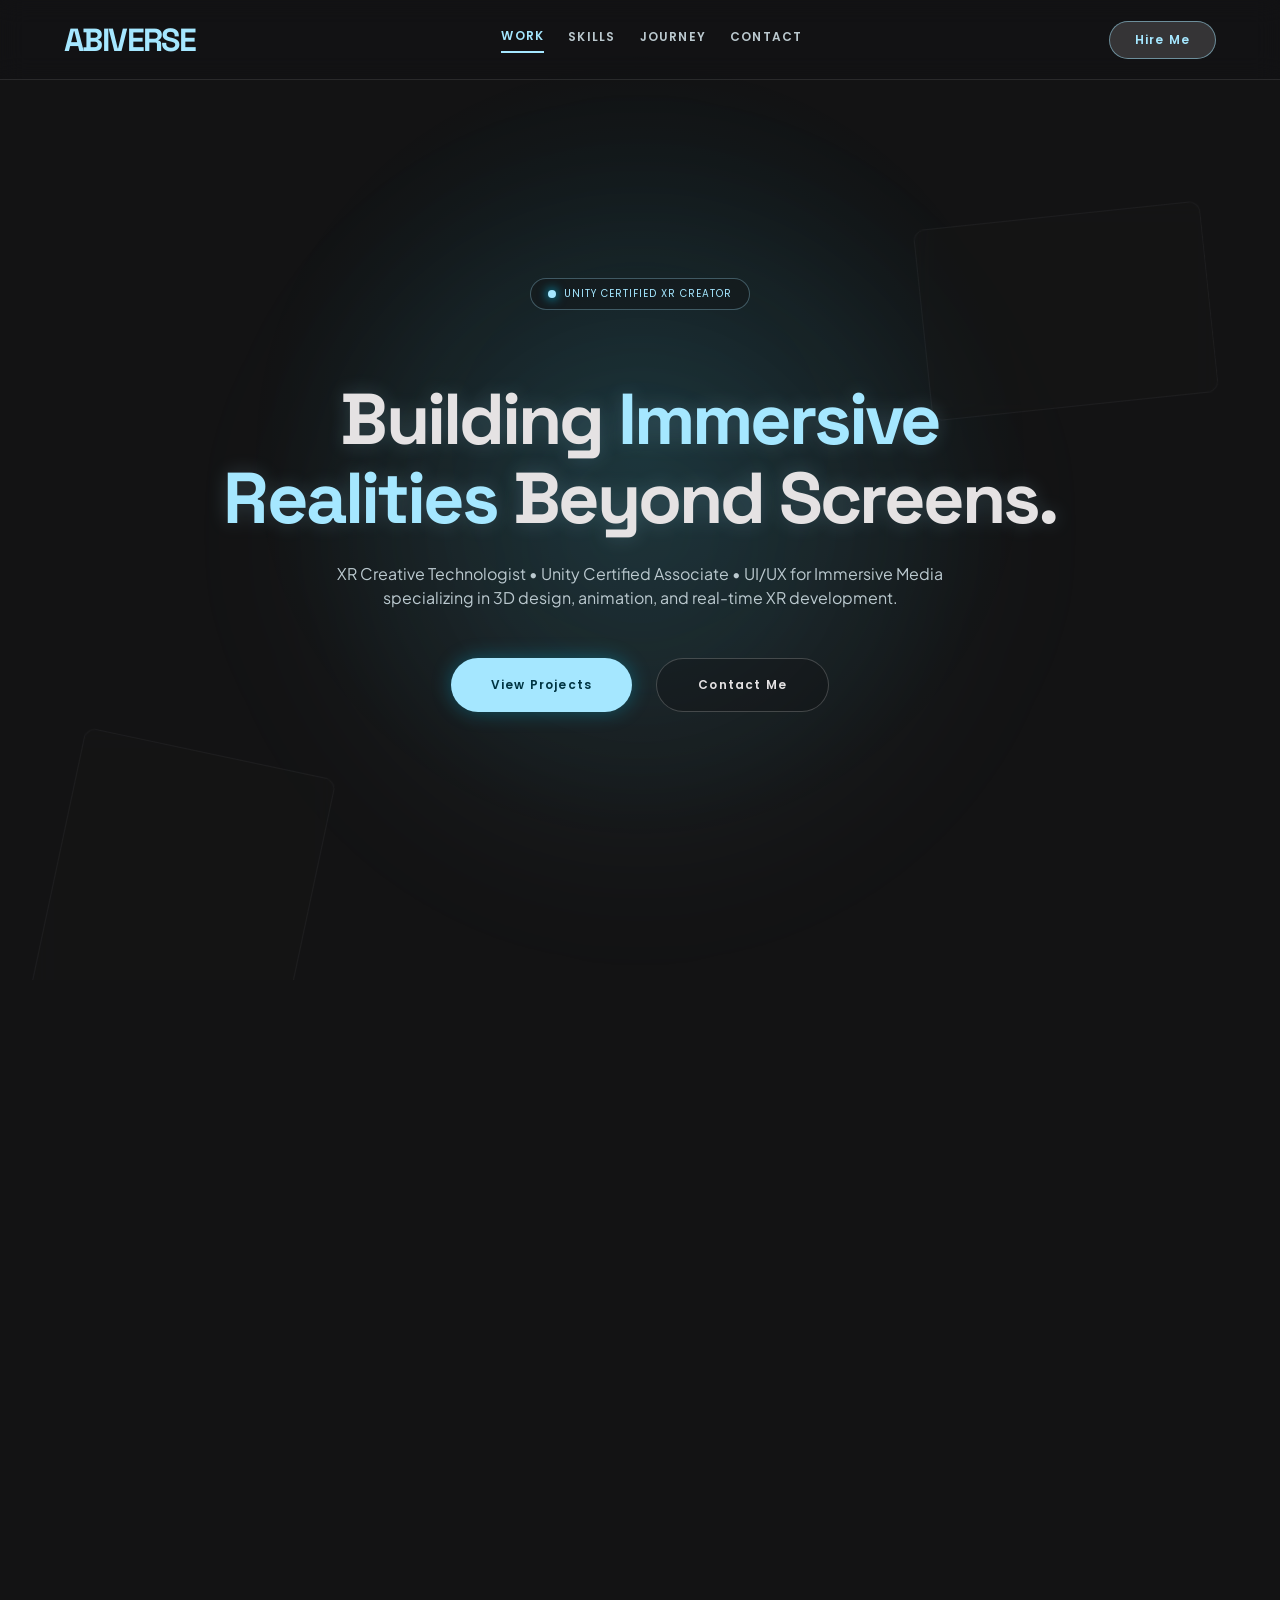
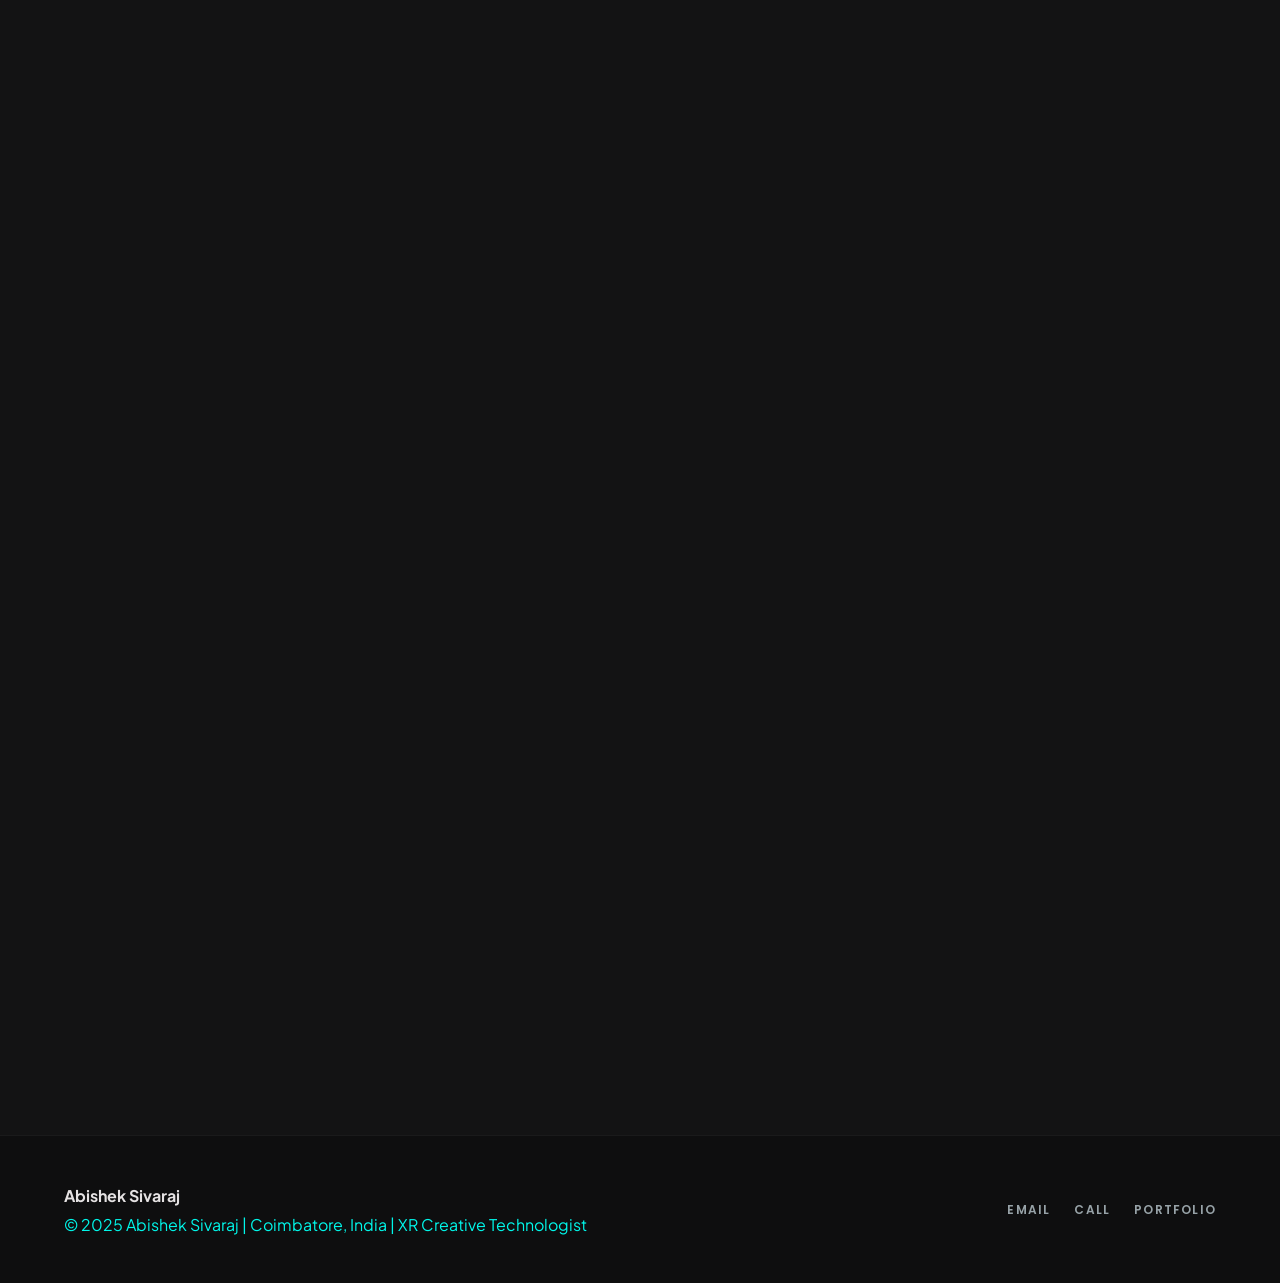
==== commit 05898a20: "index.html" ====
--- a/index.html
+++ b/index.html
@@ -3,12 +3,9 @@
 <head>
     <meta charset="UTF-8">
     <meta name="viewport" content="width=device-width, initial-scale=1.0">
-    <title>Abiverse | XR Developer • Abishek Sivaraj</title>
-    <link rel="preconnect" href="https://fonts.googleapis.com">
-    <link rel="preconnect" href="https://fonts.gstatic.com" crossorigin>
+    <title>Abiverse - XR Developer Portfolio</title>
     <link href="https://fonts.googleapis.com/css2?family=Space+Grotesk:wght@400;500;600;700&family=Plus+Jakarta+Sans:wght@400;500;600;700&family=Poppins:wght@400;500;600;700&display=swap" rel="stylesheet">
     <link rel="stylesheet" href="https://cdnjs.cloudflare.com/ajax/libs/font-awesome/6.4.0/css/all.min.css">
-    
     <style>
         * {
             margin: 0;
@@ -17,36 +14,23 @@
         }
 
         :root {
-            /* Colors */
-            --color-bg-dark: #131314;
-            --color-bg-secondary: #1c1b1c;
-            --color-bg-tertiary: #0e0e0f;
-            --color-border-light: rgba(255, 255, 255, 0.1);
-            --color-border-lighter: rgba(255, 255, 255, 0.05);
-            --color-cyan: #a5e7ff;
-            --color-cyan-dark: #00d2ff;
-            --color-teal: #00f7ea;
-            --color-text-primary: #e5e2e3;
-            --color-text-secondary: #bbc9cf;
-            
-            /* Typography */
-            --font-display: 'Space Grotesk', sans-serif;
-            --font-body: 'Plus Jakarta Sans', sans-serif;
-            --font-ui: 'Poppins', sans-serif;
-
-            /* Spacing */
-            --spacing-xs: 8px;
-            --spacing-sm: 16px;
-            --spacing-md: 24px;
-            --spacing-lg: 32px;
-            --spacing-xl: 48px;
-            --spacing-2xl: 64px;
-            --spacing-3xl: 96px;
-
-            /* Effects */
-            --blur-light: 10px;
-            --blur-medium: 20px;
-            --blur-heavy: 32px;
+            --bg-dark: #131314;
+            --bg-darker: #0e0e0f;
+            --bg-card: rgba(19, 19, 20, 0.4);
+            --bg-card-alt: #1c1b1c;
+            --border-light: rgba(255, 255, 255, 0.1);
+            --border-cyan: rgba(165, 231, 255, 0.3);
+            --border-teal: rgba(0, 247, 234, 0.3);
+            --text-primary: #e5e2e3;
+            --text-secondary: #bbc9cf;
+            --text-muted: #999;
+            --accent-cyan: #a5e7ff;
+            --accent-teal: #00f7ea;
+            --accent-purple: #ed7bff;
+            --glow-cyan: rgba(0, 210, 255, 0.5);
+            --glow-teal: rgba(0, 247, 234, 0.5);
+            --transition-smooth: all 0.3s cubic-bezier(0.4, 0, 0.2, 1);
+            --transition-slow: all 0.6s cubic-bezier(0.4, 0, 0.2, 1);
         }
 
         html {
@@ -54,66 +38,29 @@
         }
 
         body {
-            font-family: var(--font-body);
-            background: linear-gradient(90deg, #131314 0%, #131314 100%);
-            color: var(--color-text-primary);
+            font-family: 'Plus Jakarta Sans', sans-serif;
+            background: linear-gradient(90deg, var(--bg-dark) 0%, var(--bg-dark) 100%);
+            color: var(--text-secondary);
             overflow-x: hidden;
             position: relative;
         }
 
-        /* Background gradient overlay */
         body::before {
             content: '';
             position: fixed;
             top: 0;
             left: 0;
-            width: 100%;
-            height: 100%;
-            background: radial-gradient(circle at 50% 50%, rgba(0, 210, 255, 0.1) 0%, rgba(0, 210, 255, 0) 50%);
+            right: 0;
+            bottom: 0;
+            background-image: 
+                radial-gradient(circle at 50% 50%, rgba(0, 210, 255, 0.1) 0%, transparent 50%);
+            background-size: 100% 100%;
             pointer-events: none;
-            z-index: 1;
-            animation: gradientShift 8s ease-in-out infinite;
-        }
-
-        @keyframes gradientShift {
-            0%, 100% { opacity: 0.3; }
-            50% { opacity: 0.6; }
-        }
-
-        /* Global grid overlay */
-        body::after {
-            content: '';
-            position: fixed;
-            top: 0;
-            left: 0;
-            width: 100%;
-            height: 100%;
-            background-image: 
-                radial-gradient(circle at 50% 50%, rgba(0, 210, 255, 0.1) 0%, rgba(0, 210, 255, 0) 50%);
-            pointer-events: none;
-            z-index: 0;
-        }
-
-        /* Content wrapper */
-        .content {
-            position: relative;
-            z-index: 2;
-        }
-
-        /* Utilities */
-        .container {
-            max-width: 1440px;
-            margin: 0 auto;
-            padding: 0 var(--spacing-2xl);
-        }
-
-        .section {
-            position: relative;
-            z-index: 2;
-        }
-
-        /* ============= HEADER ============= */
-        .header {
+            z-index: -1;
+        }
+
+        /* ========== HEADER ========== */
+        header {
             position: fixed;
             top: 0;
             left: 0;
@@ -122,68 +69,79 @@
             backdrop-filter: blur(12px);
             background: rgba(19, 19, 20, 0.4);
             border-bottom: 1px solid rgba(255, 255, 255, 0.1);
-            z-index: 1000;
-            display: flex;
-            align-items: center;
-        }
-
-        .header-container {
-            width: 100%;
-            max-width: 1440px;
-            margin: 0 auto;
-            padding: 0 var(--spacing-2xl);
             display: flex;
             align-items: center;
             justify-content: space-between;
+            padding: 0 64px;
+            z-index: 1000;
+            animation: slideDown 0.6s ease-out;
+        }
+
+        @keyframes slideDown {
+            from {
+                opacity: 0;
+                transform: translateY(-100%);
+            }
+            to {
+                opacity: 1;
+                transform: translateY(0);
+            }
         }
 
         .logo {
-            font-family: var(--font-display);
+            font-family: 'Space Grotesk', sans-serif;
             font-size: 32px;
             font-weight: 700;
-            color: var(--color-cyan);
+            color: var(--accent-cyan);
             letter-spacing: -1.6px;
-            text-decoration: none;
-            z-index: 1001;
-        }
-
-        .nav {
+            text-transform: uppercase;
+            animation: fadeInUp 0.8s ease-out 0.1s both;
+        }
+
+        nav {
             display: flex;
-            gap: var(--spacing-md);
-        }
-
-        .nav-link {
-            font-family: var(--font-ui);
+            gap: 24px;
+            align-items: center;
+        }
+
+        nav a {
+            font-family: 'Poppins', sans-serif;
             font-size: 12px;
             font-weight: 600;
-            letter-spacing: 1px;
-            color: var(--color-text-secondary);
+            color: var(--text-secondary);
             text-decoration: none;
+            text-transform: uppercase;
+            letter-spacing: 1.2px;
+            position: relative;
             padding-bottom: 6px;
-            border-bottom: 2px solid transparent;
-            transition: all 0.3s ease;
-        }
-
-        .nav-link:hover,
-        .nav-link.active {
-            color: var(--color-cyan);
-            border-bottom-color: var(--color-cyan);
+            transition: var(--transition-smooth);
+            animation: fadeInUp 0.8s ease-out calc(0.15s + var(--i, 0) * 0.1s) both;
+        }
+
+        nav a:first-child {
+            color: var(--accent-cyan);
+            border-bottom: 2px solid var(--accent-cyan);
+        }
+
+        nav a:hover {
+            color: var(--accent-cyan);
         }
 
         .hire-btn {
-            background: #353436;
+            background: rgba(53, 52, 54, 1);
             border: 1px solid rgba(165, 231, 255, 0.5);
-            color: var(--color-cyan);
+            color: var(--accent-cyan);
             padding: 9px 25px;
             border-radius: 9999px;
-            font-family: var(--font-ui);
+            font-family: 'Poppins', sans-serif;
             font-size: 12px;
             font-weight: 600;
             letter-spacing: 1.2px;
             cursor: pointer;
-            transition: all 0.3s ease;
+            transition: var(--transition-smooth);
             position: relative;
             overflow: hidden;
+            animation: fadeInUp 0.8s ease-out 0.4s both;
         }
 
         .hire-btn::before {
@@ -193,149 +151,139 @@
             left: -100%;
             width: 100%;
             height: 100%;
-            background: linear-gradient(90deg, rgba(255,255,255,0), rgba(255,255,255,0.2), rgba(255,255,255,0));
-            transition: left 0.5s ease;
+            background: linear-gradient(90deg, transparent, rgba(255, 255, 255, 0.2), transparent);
+            animation: shimmer 3s infinite;
+        }
+
+        @keyframes shimmer {
+            0% { left: -100%; }
+            100% { left: 100%; }
         }
 
         .hire-btn:hover {
-            border-color: var(--color-cyan);
-            box-shadow: 0 0 20px rgba(0, 210, 255, 0.3);
-        }
-
-        .hire-btn:hover::before {
-            left: 100%;
-        }
-
-        /* ============= HERO SECTION ============= */
+            background: rgba(165, 231, 255, 0.1);
+            border-color: var(--accent-cyan);
+            box-shadow: 0 0 20px var(--glow-cyan);
+        }
+
+        /* ========== HERO SECTION ========== */
         .hero {
             min-height: 100vh;
             display: flex;
             align-items: center;
             justify-content: center;
-            padding-top: 80px;
+            padding: 80px 200px 100px;
             position: relative;
             overflow: hidden;
+            margin-top: 80px;
         }
 
         .hero::before {
             content: '';
             position: absolute;
+            width: 800px;
+            height: 800px;
+            background: radial-gradient(circle, rgba(165, 231, 255, 0.1) 0%, transparent 70%);
+            border-radius: 50%;
             top: 50%;
             left: 50%;
             transform: translate(-50%, -50%);
-            width: 800px;
-            height: 800px;
-            background: radial-gradient(circle, rgba(165, 231, 255, 0.1) 0%, rgba(165, 231, 255, 0) 100%);
             filter: blur(60px);
+            pointer-events: none;
             z-index: 0;
         }
 
         .hero-content {
             position: relative;
-            z-index: 3;
+            z-index: 1;
             text-align: center;
-            max-width: 900px;
+            max-width: 896px;
+            animation: fadeInUp 1s ease-out 0.3s both;
         }
 
         .hero-badge {
             display: inline-flex;
             align-items: center;
-            gap: var(--spacing-xs);
+            gap: 8px;
+            backdrop-filter: blur(10px);
             background: rgba(19, 19, 20, 0.4);
-            backdrop-filter: blur(10px);
             border: 1px solid rgba(165, 231, 255, 0.3);
+            padding: 7px 17px;
             border-radius: 9999px;
-            padding: 7px 17px;
-            margin-bottom: var(--spacing-lg);
-            animation: fadeInUp 0.8s ease-out;
-        }
-
-        .hero-badge-dot {
+            margin-bottom: 70px;
+            animation: fadeInDown 0.8s ease-out 0.2s both;
+        }
+
+        .badge-dot {
             width: 8px;
             height: 8px;
-            background: var(--color-cyan);
+            background: var(--accent-cyan);
             border-radius: 50%;
-            box-shadow: 0 0 10px 2px rgba(0, 210, 255, 0.5);
-        }
-
-        .hero-badge-text {
-            font-family: var(--font-ui);
+            box-shadow: 0 0 10px 2px var(--glow-cyan);
+            animation: pulse 2s ease-in-out infinite;
+        }
+
+        @keyframes pulse {
+            0%, 100% { opacity: 1; }
+            50% { opacity: 0.5; }
+        }
+
+        .badge-text {
+            font-family: 'Poppins', sans-serif;
             font-size: 10px;
-            font-weight: 600;
+            color: var(--accent-cyan);
             letter-spacing: 1px;
-            color: var(--color-cyan);
-        }
-
-        .hero-title {
-            font-family: var(--font-display);
-            font-size: clamp(48px, 8vw, 72px);
+        }
+
+        h1 {
+            font-family: 'Space Grotesk', sans-serif;
+            font-size: 72px;
             font-weight: 700;
+            color: var(--text-primary);
             line-height: 1.1;
-            margin-bottom: var(--spacing-md);
-            letter-spacing: -2px;
-            animation: fadeInUp 0.8s ease-out 0.1s both;
-        }
-
-        .hero-title-accent {
-            background: linear-gradient(135deg, var(--color-cyan) 0%, var(--color-teal) 100%);
-            -webkit-background-clip: text;
-            -webkit-text-fill-color: transparent;
-            background-clip: text;
+            letter-spacing: -2.88px;
+            margin-bottom: 24px;
+            text-shadow: 0 0 20px rgba(165, 231, 255, 0.2);
+        }
+
+        h1 .accent {
+            color: var(--accent-cyan);
+            display: inline;
         }
 
         .hero-subtitle {
-            font-family: var(--font-body);
             font-size: 16px;
-            color: var(--color-text-secondary);
+            color: var(--text-secondary);
             line-height: 1.5;
-            margin-bottom: var(--spacing-xl);
-            animation: fadeInUp 0.8s ease-out 0.2s both;
-            max-width: 680px;
+            margin-bottom: 48px;
+            max-width: 672px;
             margin-left: auto;
             margin-right: auto;
         }
 
-        .hero-cta-group {
+        .hero-buttons {
             display: flex;
-            gap: var(--spacing-md);
+            gap: 24px;
             justify-content: center;
-            flex-wrap: wrap;
-            animation: fadeInUp 0.8s ease-out 0.3s both;
-        }
-
-        .btn {
+            margin-bottom: 50px;
+        }
+
+        .btn-primary {
+            background: var(--accent-cyan);
+            color: #003543;
             padding: 16px 40px;
+            border: none;
             border-radius: 9999px;
-            font-family: var(--font-ui);
+            font-family: 'Poppins', sans-serif;
             font-size: 12px;
             font-weight: 600;
             letter-spacing: 1.2px;
-            border: none;
             cursor: pointer;
-            text-decoration: none;
-            display: inline-flex;
-            align-items: center;
-            justify-content: center;
-            transition: all 0.3s ease;
+            transition: var(--transition-smooth);
             position: relative;
             overflow: hidden;
-        }
-
-        .btn-primary {
-            background: var(--color-cyan);
-            color: #003543;
             box-shadow: 0 0 20px rgba(0, 210, 255, 0.3);
-        }
-
-        .btn-primary::before {
-            content: '';
-            position: absolute;
-            top: 0;
-            left: -100%;
-            width: 100%;
-            height: 100%;
-            background: linear-gradient(90deg, rgba(255,255,255,0), rgba(255,255,255,0.2), rgba(255,255,255,0));
-            transition: left 0.5s ease;
+            animation: fadeInUp 1s ease-out 0.5s both;
         }
 
         .btn-primary:hover {
@@ -343,40 +291,37 @@
             box-shadow: 0 10px 30px rgba(0, 210, 255, 0.4);
         }
 
-        .btn-primary:hover::before {
-            left: 100%;
-        }
-
         .btn-secondary {
+            backdrop-filter: blur(10px);
             background: rgba(19, 19, 20, 0.4);
-            color: var(--color-text-primary);
             border: 1px solid rgba(255, 255, 255, 0.2);
-            backdrop-filter: blur(10px);
-        }
-
-        .btn-secondary::before {
-            content: '';
+            color: var(--text-primary);
+            padding: 17px 41px;
+            border-radius: 9999px;
+            font-family: 'Poppins', sans-serif;
+            font-size: 12px;
+            font-weight: 600;
+            letter-spacing: 1.2px;
+            cursor: pointer;
+            transition: var(--transition-smooth);
+            animation: fadeInUp 1s ease-out 0.6s both;
+        }
+
+        .btn-secondary:hover {
+            border-color: rgba(165, 231, 255, 0.5);
+            background: rgba(165, 231, 255, 0.05);
+            color: var(--accent-cyan);
+        }
+
+        /* ========== FLOATING CARDS ========== */
+        .floating-cards {
             position: absolute;
-            top: 0;
-            left: -100%;
             width: 100%;
             height: 100%;
-            background: linear-gradient(90deg, rgba(255,255,255,0), rgba(255,255,255,0.2), rgba(255,255,255,0));
-            transition: left 0.5s ease;
-        }
-
-        .btn-secondary:hover {
-            border-color: var(--color-cyan);
-            box-shadow: 0 0 20px rgba(0, 210, 255, 0.2);
-            transform: translateY(-2px);
-        }
-
-        .btn-secondary:hover::before {
-            left: 100%;
-        }
-
-        /* Floating cards in hero */
-        .floating-card {
+            pointer-events: none;
+        }
+
+        .card-float {
             position: absolute;
             backdrop-filter: blur(10px);
             background: rgba(19, 19, 20, 0.4);
@@ -384,94 +329,90 @@
             border-radius: 12px;
             overflow: hidden;
             opacity: 0.4;
-        }
-
-        .floating-card-left {
-            width: 256px;
-            height: 320px;
-            bottom: -103px;
-            left: 50px;
-            transform: rotate(12deg);
-            animation: float 4s ease-in-out infinite;
-        }
-
-        .floating-card-right {
-            width: 288px;
-            height: 192px;
-            top: 145px;
-            right: 70px;
-            transform: rotate(-6deg);
-            animation: float 5s ease-in-out infinite 0.5s;
-        }
-
-        .floating-card img {
+            animation: float 6s ease-in-out infinite;
+        }
+
+        .card-float img {
             width: 100%;
             height: 100%;
             object-fit: cover;
         }
 
+        .card-1 {
+            width: 256px;
+            height: 320px;
+            left: 50px;
+            bottom: -100px;
+            transform: rotate(12deg);
+            animation-delay: 0s;
+        }
+
+        .card-2 {
+            width: 288px;
+            height: 192px;
+            right: 70px;
+            top: 145px;
+            transform: rotate(-6deg);
+            animation-delay: 1s;
+        }
+
         @keyframes float {
-            0%, 100% { transform: translateY(0px) rotate(var(--rotation)); }
-            50% { transform: translateY(-20px) rotate(var(--rotation)); }
-        }
-
-        .floating-card-left {
-            --rotation: 12deg;
-        }
-
-        .floating-card-right {
-            --rotation: -6deg;
-        }
-
-        /* ============= ABOUT SECTION ============= */
+            0%, 100% { transform: translateY(0px); }
+            50% { transform: translateY(-20px); }
+        }
+
+        /* ========== ABOUT SECTION ========== */
         .about {
-            padding: var(--spacing-3xl) 0;
-            position: relative;
-        }
-
-        .about-container {
-            max-width: 1152px;
-            margin: 0 auto;
-            padding: 0 var(--spacing-2xl);
             display: grid;
             grid-template-columns: 1fr 1fr;
-            gap: var(--spacing-2xl);
+            gap: 80px;
+            padding: 48px 64px;
             align-items: center;
-        }
-
-        .about-image-wrapper {
+            max-width: 1440px;
+            margin: 0 auto;
+            animation: fadeInUp 0.8s ease-out;
+        }
+
+        .about-image {
             position: relative;
-        }
-
-        .about-blur {
+            overflow: hidden;
+        }
+
+        .about-image::before {
+            content: '';
             position: absolute;
-            inset: -16px;
-            background: linear-gradient(50.7deg, rgba(165, 231, 255, 0.2) 0%, rgba(237, 177, 255, 0.2) 100%);
+            top: -16px;
+            left: -16px;
+            right: -16px;
+            bottom: -16px;
+            background: linear-gradient(50.68deg, rgba(165, 231, 255, 0.2) 0%, rgba(237, 177, 255, 0.2) 100%);
+            border-radius: 16px;
             filter: blur(20px);
-            border-radius: 16px;
             opacity: 0.5;
-            z-index: 0;
-        }
-
-        .about-image-box {
-            position: relative;
-            z-index: 1;
+            z-index: -1;
+        }
+
+        .about-image-inner {
             backdrop-filter: blur(10px);
             background: rgba(19, 19, 20, 0.4);
             border: 1px solid rgba(255, 255, 255, 0.1);
             border-radius: 16px;
             padding: 17px;
+            aspect-ratio: 4 / 5;
+            position: relative;
             overflow: hidden;
         }
 
-        .about-image {
+        .about-image img {
             width: 100%;
-            aspect-ratio: 4/5;
+            height: 100%;
             object-fit: cover;
             border-radius: 12px;
-        }
-
-        .about-exp-badge {
+            filter: saturate(0.7) brightness(0.9);
+            mix-blend-mode: multiply;
+        }
+
+        .experience-card {
             position: absolute;
             bottom: -32px;
             right: -32px;
@@ -481,59 +422,50 @@
             border-radius: 12px;
             padding: 25px;
             box-shadow: 0 0 20px rgba(0, 210, 255, 0.3);
-            z-index: 2;
-        }
-
-        .about-exp-number {
-            font-family: var(--font-display);
+            z-index: 10;
+        }
+
+        .exp-number {
+            font-family: 'Space Grotesk', sans-serif;
             font-size: 32px;
             font-weight: 700;
-            color: var(--color-cyan);
+            color: var(--accent-cyan);
             line-height: 1;
-            margin-bottom: 8px;
-        }
-
-        .about-exp-label {
-            font-family: var(--font-ui);
+        }
+
+        .exp-label {
+            font-family: 'Poppins', sans-serif;
             font-size: 10px;
-            font-weight: 600;
-            color: var(--color-text-secondary);
-        }
-
-        .about-content {
-            display: flex;
-            flex-direction: column;
-            gap: var(--spacing-md);
-        }
-
-        .about-title {
-            font-family: var(--font-display);
-            font-size: clamp(32px, 5vw, 48px);
+            color: var(--text-secondary);
+            margin-top: 8px;
+        }
+
+        .about-content h2 {
+            font-family: 'Space Grotesk', sans-serif;
+            font-size: 48px;
             font-weight: 700;
+            color: var(--text-primary);
             line-height: 1.2;
+            margin-bottom: 24px;
             letter-spacing: -0.96px;
         }
 
-        .about-title-accent {
-            background: linear-gradient(135deg, var(--color-teal) 0%, var(--color-cyan) 100%);
-            -webkit-background-clip: text;
-            -webkit-text-fill-color: transparent;
-            background-clip: text;
-        }
-
-        .about-description {
-            font-family: var(--font-body);
+        .about-content h2 .accent {
+            color: var(--accent-teal);
+        }
+
+        .about-content p {
             font-size: 16px;
-            color: var(--color-text-secondary);
+            color: var(--text-secondary);
             line-height: 1.625;
-            margin-top: 8px;
+            margin-bottom: 24px;
         }
 
         .skills-grid {
             display: grid;
             grid-template-columns: 1fr 1fr;
-            gap: var(--spacing-md);
-            margin-top: var(--spacing-md);
+            gap: 24px;
+            margin-top: 24px;
         }
 
         .skill-card {
@@ -542,169 +474,151 @@
             border: 1px solid rgba(255, 255, 255, 0.05);
             border-radius: 8px;
             padding: 17px;
-            display: flex;
-            flex-direction: column;
-            gap: 8px;
-            transition: all 0.3s ease;
+            transition: var(--transition-smooth);
         }
 
         .skill-card:hover {
+            border-color: rgba(165, 231, 255, 0.2);
             background: rgba(165, 231, 255, 0.05);
-            border-color: rgba(165, 231, 255, 0.2);
-            transform: translateY(-2px);
         }
 
         .skill-icon {
             width: 20px;
             height: 20px;
-        }
-
-        .skill-title {
-            font-family: var(--font-display);
+            margin-bottom: 12px;
+        }
+
+        .skill-card h3 {
+            font-family: 'Space Grotesk', sans-serif;
             font-size: 18px;
             font-weight: 700;
-            color: var(--color-text-primary);
-            line-height: 1.4;
-        }
-
-        .skill-desc {
-            font-family: var(--font-body);
+            color: var(--text-primary);
+            margin-bottom: 8px;
+        }
+
+        .skill-card p {
             font-size: 14px;
-            color: var(--color-text-secondary);
-            line-height: 1.4;
-        }
-
-        /* ============= SKILLS SECTION ============= */
+            color: var(--text-secondary);
+            margin: 0;
+        }
+
+        /* ========== SKILLS SECTION ========== */
         .skills {
             background: rgba(14, 14, 15, 0.5);
-            padding: var(--spacing-3xl) 0;
-            position: relative;
-        }
-
-        .skills-container {
-            max-width: 1440px;
-            margin: 0 auto;
-            padding: 0 var(--spacing-2xl);
-        }
-
-        .section-header {
+            padding: 96px 64px 48px;
             text-align: center;
-            margin-bottom: var(--spacing-3xl);
-        }
-
-        .section-title {
-            font-family: var(--font-display);
-            font-size: clamp(36px, 5vw, 48px);
+            animation: fadeInUp 0.8s ease-out;
+        }
+
+        .section-heading {
+            font-family: 'Space Grotesk', sans-serif;
+            font-size: 48px;
             font-weight: 600;
+            color: var(--text-primary);
+            line-height: 1.2;
             letter-spacing: -0.96px;
-            margin-bottom: var(--spacing-md);
-            color: var(--color-text-primary);
-        }
-
-        .section-subtitle {
-            font-family: var(--font-body);
+            margin-bottom: 16px;
+        }
+
+        .section-subheading {
             font-size: 16px;
-            color: var(--color-text-secondary);
-            max-width: 800px;
-            margin: 0 auto;
+            color: var(--text-secondary);
+            margin-bottom: 64px;
         }
 
         .skills-grid-main {
             display: grid;
             grid-template-columns: 1fr 1fr;
-            gap: var(--spacing-lg);
-            max-width: 1150px;
+            gap: 48px;
+            max-width: 1440px;
             margin: 0 auto;
         }
 
-        .skills-category {
+        .skill-category {
             backdrop-filter: blur(10px);
             background: rgba(19, 19, 20, 0.4);
             border: 1px solid rgba(255, 255, 255, 0.1);
             border-radius: 16px;
             padding: 41px;
+            text-align: left;
+            transition: var(--transition-smooth);
+        }
+
+        .skill-category:hover {
+            border-color: rgba(165, 231, 255, 0.2);
+            background: rgba(165, 231, 255, 0.05);
+        }
+
+        .skill-category-title {
             display: flex;
-            flex-direction: column;
-            gap: var(--spacing-xl);
-            transition: all 0.3s ease;
-        }
-
-        .skills-category:hover {
-            border-color: rgba(165, 231, 255, 0.2);
-        }
-
-        .skills-header {
-            display: flex;
-            gap: var(--spacing-sm);
             align-items: center;
-        }
-
-        .skills-icon {
+            gap: 12px;
+            font-family: 'Space Grotesk', sans-serif;
+            font-size: 32px;
+            font-weight: 500;
+            color: var(--text-primary);
+            margin-bottom: 32px;
+        }
+
+        .skill-category-title img {
             width: 20px;
             height: 16px;
         }
 
-        .skills-category-title {
-            font-family: var(--font-display);
-            font-size: 32px;
-            font-weight: 500;
-            color: var(--color-text-primary);
-            line-height: 1.25;
-        }
-
-        .skills-tags {
+        .skill-tags {
             display: flex;
             flex-wrap: wrap;
-            gap: var(--spacing-sm);
+            gap: 12px;
+            height: 80px;
         }
 
         .skill-tag {
             background: rgba(165, 231, 255, 0.05);
             border: 1px solid rgba(165, 231, 255, 0.4);
-            color: var(--color-cyan);
+            color: var(--accent-cyan);
             padding: 9px 17px;
             border-radius: 9999px;
-            font-family: var(--font-ui);
+            font-family: 'Poppins', sans-serif;
             font-size: 12px;
             font-weight: 600;
             letter-spacing: 1.2px;
-            transition: all 0.3s ease;
+            transition: var(--transition-smooth);
+            position: relative;
+            overflow: hidden;
         }
 
         .skill-tag:hover {
             background: rgba(165, 231, 255, 0.15);
             box-shadow: 0 0 10px rgba(165, 231, 255, 0.3);
-            transform: translateY(-2px);
-        }
-
-        .skills-category:nth-child(2) .skill-tag {
+        }
+
+        .skill-category:nth-child(2) .skill-tag {
             background: rgba(0, 247, 234, 0.05);
             border-color: rgba(0, 247, 234, 0.4);
-            color: var(--color-teal);
-        }
-
-        .skills-category:nth-child(2) .skill-tag:hover {
+            color: var(--accent-teal);
+        }
+
+        .skill-category:nth-child(2) .skill-tag:hover {
             background: rgba(0, 247, 234, 0.15);
             box-shadow: 0 0 10px rgba(0, 247, 234, 0.3);
         }
 
-        /* ============= PROJECTS SECTION ============= */
+        /* ========== PROJECTS SECTION ========== */
         .projects {
-            padding: var(--spacing-xl) 0;
-            position: relative;
-        }
-
-        .projects-container {
+            padding: 48px 64px;
             max-width: 1440px;
             margin: 0 auto;
-            padding: 0 var(--spacing-2xl);
+        }
+
+        .projects > .section-heading {
+            text-align: center;
+            margin-bottom: 48px;
         }
 
         .projects-grid {
             display: grid;
             grid-template-columns: repeat(12, 1fr);
-            gap: var(--spacing-md);
-            margin-top: var(--spacing-xl);
+            gap: 24px;
         }
 
         .project-card {
@@ -714,284 +628,292 @@
             border-radius: 16px;
             overflow: hidden;
             position: relative;
+            transition: var(--transition-smooth);
             cursor: pointer;
-            transition: all 0.3s ease;
-            display: flex;
-            flex-direction: column;
-            justify-content: flex-end;
-            min-height: 500px;
-            padding: 1px;
         }
 
         .project-card:hover {
             border-color: rgba(165, 231, 255, 0.3);
             box-shadow: 0 0 30px rgba(0, 210, 255, 0.2);
-            transform: translateY(-4px);
-        }
-
-        .project-card-lg {
+        }
+
+        .project-1 {
             grid-column: span 8;
             grid-row: span 1;
-        }
-
-        .project-card-md-vert {
+            height: 500px;
+        }
+
+        .project-2 {
             grid-column: span 4;
             grid-row: span 1;
-        }
-
-        .project-card-md {
+            height: 500px;
+        }
+
+        .project-3 {
             grid-column: span 4;
             grid-row: span 1;
-            min-height: 350px;
+            height: 350px;
+        }
+
+        .project-4 {
+            grid-column: span 4;
+            grid-row: span 1;
+            height: 350px;
+        }
+
+        .project-5 {
+            grid-column: span 4;
+            grid-row: span 1;
+            height: 350px;
         }
 
         .project-image {
-            position: absolute;
-            inset: 0;
             width: 100%;
             height: 100%;
             object-fit: cover;
-            z-index: 1;
-        }
-
-        .project-overlay {
+        }
+
+        .project-content {
             position: absolute;
-            inset: 0;
-            background: linear-gradient(to top, black 0%, rgba(0,0,0,0) 80%);
-            z-index: 2;
-            opacity: 0.8;
-        }
-
-        .project-info {
-            position: relative;
-            z-index: 3;
+            bottom: 0;
+            left: 0;
+            right: 0;
             padding: 32px;
-            display: flex;
-            flex-direction: column;
-            gap: var(--spacing-sm);
+            background: linear-gradient(to top, rgba(0,0,0,0.8), transparent);
+            z-index: 10;
         }
 
         .project-tags {
             display: flex;
-            gap: var(--spacing-sm);
+            gap: 12px;
+            margin-bottom: 8px;
             flex-wrap: wrap;
         }
 
         .project-tag {
-            font-family: var(--font-ui);
-            font-size: 10px;
-            font-weight: 600;
+            background: rgba(165, 231, 255, 0.2);
+            border: 1px solid rgba(165, 231, 255, 0.3);
+            color: var(--accent-cyan);
             padding: 5px 13px;
             border-radius: 4px;
-            display: inline-block;
-        }
-
-        .project-tag-ar {
-            background: rgba(165, 231, 255, 0.2);
-            border: 1px solid rgba(165, 231, 255, 0.3);
-            color: var(--color-cyan);
-        }
-
-        .project-tag-vr {
-            background: rgba(0, 247, 234, 0.2);
-            border: 1px solid rgba(0, 247, 234, 0.3);
-            color: var(--color-teal);
-        }
-
-        .project-tag-neutral {
+            font-family: 'Poppins', sans-serif;
+            font-size: 10px;
+        }
+
+        .project-tag.alt {
             background: #201f20;
-            border: 1px solid rgba(255, 255, 255, 0.1);
-            color: var(--color-text-secondary);
+            border-color: rgba(255, 255, 255, 0.1);
+            color: var(--text-secondary);
         }
 
         .project-title {
-            font-family: var(--font-display);
-            font-size: clamp(18px, 3vw, 32px);
-            font-weight: 600;
-            color: var(--color-text-primary);
+            font-family: 'Space Grotesk', sans-serif;
+            font-size: 32px;
+            font-weight: 500;
+            color: var(--text-primary);
             line-height: 1.2;
-            margin-top: 4px;
-        }
-
-        .project-desc {
-            font-family: var(--font-body);
+            margin: 12px 0 8px;
+        }
+
+        .project-2 .project-title,
+        .project-3 .project-title,
+        .project-4 .project-title,
+        .project-5 .project-title {
+            font-size: 18px;
+        }
+
+        .project-description {
+            font-size: 16px;
+            color: var(--text-secondary);
+            line-height: 1.5;
+        }
+
+        .project-2 .project-description,
+        .project-3 .project-description,
+        .project-4 .project-description,
+        .project-5 .project-description {
             font-size: 14px;
-            color: var(--color-text-secondary);
-            line-height: 1.5;
-            margin-top: 8px;
-        }
-
-        /* ============= JOURNEY SECTION ============= */
+            max-width: 280px;
+        }
+
+        /* ========== JOURNEY SECTION ========== */
         .journey {
-            padding: var(--spacing-xl) 0;
-            position: relative;
-        }
-
-        .journey-container {
+            padding: 48px 64px;
             max-width: 1440px;
             margin: 0 auto;
-            padding: 0 var(--spacing-2xl);
-        }
-
-        .journey-content {
+            text-align: center;
+        }
+
+        .journey > .section-heading {
+            margin-bottom: 16px;
+        }
+
+        .journey-timeline {
+            position: relative;
             max-width: 896px;
-            margin: 0 auto;
-            position: relative;
+            margin: 64px auto;
             padding-bottom: 32px;
         }
 
-        .timeline {
-            position: relative;
-            padding: 0;
-        }
-
-        .timeline::before {
-            content: '';
+        .timeline-line {
             position: absolute;
             left: 50%;
             top: 0;
-            bottom: 0;
+            bottom: 32px;
             width: 1px;
-            background: linear-gradient(180deg, rgba(165, 231, 255, 0.3) 0%, rgba(165, 231, 255, 0.1) 100%);
-            border-style: dashed;
+            border-left: 1px dashed rgba(165, 231, 255, 0.3);
+            transform: translateX(-50%);
         }
 
         .timeline-item {
-            display: flex;
-            gap: var(--spacing-xl);
-            margin-bottom: var(--spacing-3xl);
+            display: grid;
+            grid-template-columns: 1fr auto 1fr;
+            gap: 32px;
+            align-items: center;
+            margin-bottom: 64px;
             position: relative;
-            align-items: center;
-        }
-
-        .timeline-item:nth-child(odd) {
-            flex-direction: row;
-        }
-
-        .timeline-item:nth-child(even) {
-            flex-direction: row-reverse;
-        }
-
-        .timeline-item:nth-child(odd) .timeline-content {
+        }
+
+        .timeline-item:nth-child(2) {
+            grid-template-columns: 1fr auto 1fr;
+        }
+
+        .timeline-item:nth-child(2) .timeline-content {
+            grid-column: 2 / 4;
+            text-align: left;
+        }
+
+        .timeline-item:nth-child(3) {
+            grid-template-columns: 1fr auto 1fr;
+        }
+
+        .timeline-item:nth-child(3) .timeline-content {
+            grid-column: 1 / 3;
             text-align: right;
         }
 
-        .timeline-item:nth-child(even) .timeline-content {
+        .timeline-item:nth-child(4) {
+            grid-template-columns: 1fr auto 1fr;
+        }
+
+        .timeline-item:nth-child(4) .timeline-content {
+            grid-column: 2 / 4;
             text-align: left;
-            margin-left: var(--spacing-lg);
         }
 
         .timeline-content {
-            flex: 1;
-            min-width: 0;
-        }
-
-        .timeline-year {
-            font-family: var(--font-display);
+            max-width: 408px;
+        }
+
+        .timeline-content h3 {
+            font-family: 'Space Grotesk', sans-serif;
             font-size: 18px;
             font-weight: 700;
-            color: var(--color-cyan);
-            line-height: 1.4;
+            color: var(--accent-cyan);
             margin-bottom: 8px;
         }
 
-        .timeline-item:nth-child(even) .timeline-year {
-            color: var(--color-teal);
+        .timeline-item:nth-child(2) .timeline-content h3,
+        .timeline-item:nth-child(4) .timeline-content h3 {
+            color: var(--accent-cyan);
+        }
+
+        .timeline-item:nth-child(3) .timeline-content h3 {
+            color: var(--accent-cyan);
         }
 
         .timeline-date {
-            font-family: var(--font-body);
             font-size: 14px;
-            color: var(--color-text-secondary);
-            line-height: 1.4;
-        }
-
-        .timeline-desc {
-            font-family: var(--font-body);
+            color: var(--text-secondary);
+            margin-bottom: 8px;
+        }
+
+        .timeline-description {
             font-size: 16px;
-            color: var(--color-text-secondary);
+            color: var(--text-secondary);
             line-height: 1.5;
-            margin-top: 8px;
         }
 
         .timeline-dot {
-            position: absolute;
-            left: 50%;
-            transform: translateX(-50%);
             width: 16px;
             height: 16px;
-            background: var(--color-cyan);
             border-radius: 50%;
+            background: var(--accent-cyan);
+            box-shadow: 0 0 10px 2px var(--glow-cyan);
+            position: relative;
             z-index: 2;
-            box-shadow: 0 0 10px 2px rgba(0, 210, 255, 0.5);
-        }
-
-        .timeline-item:nth-child(even) .timeline-dot {
-            background: var(--color-teal);
-            box-shadow: 0 0 10px 2px rgba(0, 247, 234, 0.5);
-        }
-
-        .stats-grid {
+        }
+
+        .timeline-item:nth-child(2) .timeline-dot {
+            background: var(--accent-teal);
+            box-shadow: 0 0 10px 2px var(--glow-teal);
+        }
+
+        .timeline-item:nth-child(3) .timeline-dot {
+            background: var(--accent-cyan);
+            box-shadow: 0 0 10px 2px var(--glow-cyan);
+        }
+
+        .timeline-item:nth-child(4) .timeline-dot {
+            background: var(--accent-cyan);
+            box-shadow: 0 0 10px 2px var(--glow-cyan);
+        }
+
+        .stats {
             display: grid;
             grid-template-columns: repeat(4, 1fr);
-            gap: var(--spacing-md);
-            margin-top: var(--spacing-xl);
-        }
-
-        .stat-card {
+            gap: 24px;
+            margin-top: 32px;
             backdrop-filter: blur(10px);
             background: rgba(19, 19, 20, 0.4);
             border: 1px solid rgba(255, 255, 255, 0.05);
             border-radius: 16px;
             padding: 41px;
+        }
+
+        .stat {
             text-align: center;
-            transition: all 0.3s ease;
-        }
-
-        .stat-card:hover {
-            border-color: rgba(165, 231, 255, 0.2);
-        }
-
-        .stat-number {
-            font-family: var(--font-display);
+        }
+
+        .stat-value {
+            font-family: 'Space Grotesk', sans-serif;
             font-size: 16px;
             font-weight: 400;
-            color: var(--color-cyan);
-            line-height: 1.5;
+            color: var(--accent-cyan);
             margin-bottom: 8px;
         }
 
-        .stat-card:nth-child(2) .stat-number,
-        .stat-card:nth-child(4) .stat-number {
-            color: var(--color-teal);
+        .stat:nth-child(2) .stat-value {
+            color: var(--accent-teal);
+        }
+
+        .stat:nth-child(4) .stat-value {
+            color: var(--accent-teal);
         }
 
         .stat-label {
-            font-family: var(--font-ui);
+            font-family: 'Poppins', sans-serif;
             font-size: 12px;
-            font-weight: 600;
-            color: var(--color-text-secondary);
+            color: var(--text-secondary);
             letter-spacing: 1.2px;
             text-transform: uppercase;
         }
 
-        /* ============= SERVICES SECTION ============= */
+        /* ========== SERVICES SECTION ========== */
         .services {
-            padding: var(--spacing-xl) 0;
-            position: relative;
-        }
-
-        .services-container {
+            padding: 48px 64px;
             max-width: 1440px;
             margin: 0 auto;
-            padding: 0 var(--spacing-2xl);
+        }
+
+        .services > .section-heading {
+            margin-bottom: 64px;
         }
 
         .services-grid {
             display: grid;
             grid-template-columns: repeat(4, 1fr);
-            gap: var(--spacing-md);
-            margin-top: var(--spacing-xl);
+            gap: 24px;
         }
 
         .service-card {
@@ -1000,105 +922,99 @@
             border: 1px solid rgba(255, 255, 255, 0.05);
             border-radius: 16px;
             padding: 33px;
+            transition: var(--transition-smooth);
+            min-height: 242px;
             display: flex;
             flex-direction: column;
-            gap: 15px;
-            transition: all 0.3s ease;
-            min-height: 240px;
         }
 
         .service-card:hover {
             border-color: rgba(165, 231, 255, 0.2);
-            transform: translateY(-4px);
+            background: rgba(165, 231, 255, 0.05);
         }
 
         .service-icon {
             width: 30px;
-            height: 30px;
-        }
-
-        .service-title {
-            font-family: var(--font-display);
+            height: 28px;
+            margin-bottom: 15px;
+        }
+
+        .service-card h3 {
+            font-family: 'Space Grotesk', sans-serif;
             font-size: 18px;
             font-weight: 700;
-            color: var(--color-text-primary);
-            line-height: 1.4;
-        }
-
-        .service-desc {
-            font-family: var(--font-body);
+            color: var(--text-primary);
+            margin-bottom: 15px;
+        }
+
+        .service-card p {
             font-size: 14px;
-            color: var(--color-text-secondary);
+            color: var(--text-secondary);
             line-height: 1.6;
-            flex-grow: 1;
-        }
-
-        /* ============= CONTACT SECTION ============= */
+        }
+
+        /* ========== CONTACT SECTION ========== */
         .contact {
-            padding: var(--spacing-3xl) 0;
-            position: relative;
-        }
-
-        .contact-container {
-            max-width: 1152px;
-            margin: 0 auto;
-            padding: 0 var(--spacing-2xl);
-        }
-
-        .contact-box {
             backdrop-filter: blur(10px);
             background: rgba(19, 19, 20, 0.4);
             border: 1px solid rgba(255, 255, 255, 0.1);
             border-radius: 24px;
-            padding: 113px 65px 65px 65px;
+            padding: 113px 65px 65px;
+            max-width: 1152px;
+            margin: 0 auto 48px;
             position: relative;
             overflow: hidden;
         }
 
-        .contact-box::before {
+        .contact::before {
             content: '';
             position: absolute;
             bottom: 0;
             left: 50%;
-            transform: translateX(-50%);
-            width: 400px;
-            height: 400px;
-            background: radial-gradient(circle, rgba(165, 231, 255, 0.05) 0%, transparent 100%);
+            right: calc(0.09% - 1px);
+            top: 48px;
+            background: rgba(165, 231, 255, 0.05);
+            border-radius: 9999px;
             filter: blur(32px);
-            z-index: 0;
+            pointer-events: none;
         }
 
         .contact-content {
             position: relative;
             z-index: 1;
-            max-width: 480px;
-        }
-
-        .contact-title {
-            font-family: var(--font-display);
-            font-size: clamp(32px, 5vw, 48px);
+            max-width: 479px;
+        }
+
+        .contact h2 {
+            font-family: 'Space Grotesk', sans-serif;
+            font-size: 48px;
             font-weight: 600;
+            color: var(--text-primary);
+            line-height: 1.2;
             letter-spacing: -0.96px;
-            margin-bottom: var(--spacing-md);
-            line-height: 1.2;
-        }
-
-        .contact-desc {
-            font-family: var(--font-body);
+            margin-bottom: 24px;
+        }
+
+        .contact h2 .accent {
+            color: var(--accent-cyan);
+        }
+
+        .contact p {
             font-size: 16px;
-            color: var(--color-text-secondary);
+            color: var(--text-secondary);
             line-height: 1.5;
-            margin-bottom: var(--spacing-xl);
-        }
-
-        .contact-email {
+            margin-bottom: 24px;
+        }
+
+        .contact-info {
             display: flex;
-            gap: var(--spacing-sm);
+            gap: 16px;
             align-items: center;
-            margin-top: var(--spacing-lg);
-        }
-
-        .contact-email-icon {
+            margin-top: 16px;
+            padding-top: 16px;
+        }
+
+        .contact-icon {
             width: 48px;
             height: 48px;
             backdrop-filter: blur(10px);
@@ -1111,189 +1027,320 @@
             flex-shrink: 0;
         }
 
-        .contact-email-text {
-            font-family: var(--font-ui);
+        .contact-icon img {
+            width: 20px;
+            height: 20px;
+        }
+
+        .contact-email {
+            font-family: 'Poppins', sans-serif;
             font-size: 12px;
+            color: var(--text-primary);
             font-weight: 600;
             letter-spacing: 1.2px;
-            color: var(--color-text-primary);
-        }
-
-        /* Contact Form */
-        .contact-form {
-            display: flex;
-            flex-direction: column;
-            gap: var(--spacing-md);
-            margin-top: var(--spacing-xl);
+        }
+
+        /* ========== FORM SECTION ========== */
+        .form-container {
+            margin-top: 48px;
+            position: relative;
+            z-index: 2;
         }
 
         .form-group {
-            display: flex;
-            flex-direction: column;
-            gap: 8px;
-        }
-
-        .form-label {
-            font-family: var(--font-body);
-            font-size: 12px;
-            font-weight: 600;
-            color: var(--color-text-secondary);
-            text-transform: capitalize;
-        }
-
-        .form-input {
-            background: rgba(19, 19, 20, 0.6);
+            margin-bottom: 24px;
+            animation: fadeInUp 0.8s ease-out calc(0.3s + var(--i, 0) * 0.1s) both;
+        }
+
+        label {
+            display: block;
+            font-size: 14px;
+            color: var(--text-secondary);
+            margin-bottom: 8px;
+            font-weight: 500;
+        }
+
+        input[type="text"],
+        input[type="email"],
+        input[type="tel"],
+        textarea {
+            width: 100%;
+            background: rgba(28, 27, 28, 0.6);
             border: 1px solid rgba(165, 231, 255, 0.2);
-            color: var(--color-text-primary);
+            border-radius: 8px;
             padding: 12px 16px;
-            border-radius: 8px;
-            font-family: var(--font-body);
+            font-family: 'Plus Jakarta Sans', sans-serif;
             font-size: 14px;
-            transition: all 0.3s ease;
-            backdrop-filter: blur(5px);
-        }
-
-        .form-input::placeholder {
-            color: rgba(187, 201, 207, 0.5);
-        }
-
-        .form-input:focus {
+            color: var(--text-primary);
+            transition: var(--transition-smooth);
+            backdrop-filter: blur(10px);
+        }
+
+        input[type="text"]:focus,
+        input[type="email"]:focus,
+        input[type="tel"]:focus,
+        textarea:focus {
             outline: none;
-            border-color: var(--color-cyan);
+            border-color: var(--accent-cyan);
             background: rgba(165, 231, 255, 0.05);
             box-shadow: 0 0 15px rgba(0, 210, 255, 0.2);
         }
 
+        textarea {
+            resize: vertical;
+            min-height: 120px;
+        }
+
         .form-submit {
-            background: var(--color-cyan);
+            background: var(--accent-cyan);
             color: #003543;
-            padding: 12px 24px;
             border: none;
+            padding: 12px 32px;
             border-radius: 8px;
-            font-family: var(--font-ui);
+            font-family: 'Poppins', sans-serif;
             font-size: 12px;
             font-weight: 600;
             letter-spacing: 1.2px;
             cursor: pointer;
-            margin-top: 8px;
-            transition: all 0.3s ease;
+            transition: var(--transition-smooth);
+            margin-top: 16px;
             position: relative;
             overflow: hidden;
         }
 
-        .form-submit::before {
-            content: '';
-            position: absolute;
-            top: 0;
-            left: -100%;
-            width: 100%;
-            height: 100%;
-            background: linear-gradient(90deg, rgba(255,255,255,0), rgba(255,255,255,0.2), rgba(255,255,255,0));
-            transition: left 0.5s ease;
-        }
-
         .form-submit:hover {
             transform: translateY(-2px);
-            box-shadow: 0 10px 30px rgba(0, 210, 255, 0.4);
-        }
-
-        .form-submit:hover::before {
-            left: 100%;
-        }
-
-        .form-message {
-            display: none;
-            padding: 12px 16px;
-            border-radius: 8px;
-            font-family: var(--font-body);
-            font-size: 14px;
-            text-align: center;
-            margin-top: var(--spacing-sm);
-        }
-
-        .form-message.success {
-            background: rgba(0, 247, 234, 0.15);
-            border: 1px solid rgba(0, 247, 234, 0.3);
-            color: var(--color-teal);
-        }
-
-        .form-message.error {
-            background: rgba(255, 100, 100, 0.15);
-            border: 1px solid rgba(255, 100, 100, 0.3);
-            color: #ff6464;
-        }
-
-        /* ============= FOOTER ============= */
-        .footer {
+            box-shadow: 0 10px 30px rgba(0, 210, 255, 0.3);
+        }
+
+        /* ========== FOOTER ========== */
+        footer {
             border-top: 1px solid rgba(255, 255, 255, 0.05);
-            background: linear-gradient(90deg, #0e0e0f 0%, #0e0e0f 100%);
-            padding: 49px 0 48px 0;
-            position: relative;
-        }
-
-        .footer::before {
-            content: '';
-            position: absolute;
-            top: 0;
-            left: 0;
-            right: 0;
-            height: 1px;
-            background: radial-gradient(circle at 50%, rgba(0, 210, 255, 0.1) 0%, rgba(0, 210, 255, 0) 100%);
-        }
-
-        .footer-container {
-            max-width: 1440px;
-            margin: 0 auto;
-            padding: 0 var(--spacing-2xl);
+            background: linear-gradient(90deg, var(--bg-darker) 0%, var(--bg-darker) 100%);
+            padding: 49px 64px 48px;
             display: flex;
+            justify-content: space-between;
             align-items: center;
-            justify-content: space-between;
-        }
-
-        .footer-left {
+        }
+
+        .footer-content {
             display: flex;
             flex-direction: column;
             gap: 8px;
         }
 
         .footer-brand {
-            font-family: var(--font-body);
+            font-family: 'Plus Jakarta Sans', sans-serif;
             font-size: 16px;
             font-weight: 700;
-            color: var(--color-text-primary);
-            line-height: 1.5;
+            color: var(--text-primary);
         }
 
         .footer-copyright {
-            font-family: var(--font-body);
+            font-family: 'Plus Jakarta Sans', sans-serif;
             font-size: 16px;
-            font-weight: 400;
-            color: var(--color-teal);
-            line-height: 1.5;
+            color: var(--accent-teal);
         }
 
         .footer-links {
             display: flex;
-            gap: var(--spacing-xl);
-        }
-
-        .footer-link {
-            font-family: var(--font-ui);
+            gap: 24px;
+        }
+
+        .footer-links a {
+            font-family: 'Poppins', sans-serif;
             font-size: 12px;
             font-weight: 600;
+            color: var(--text-secondary);
+            text-decoration: none;
             letter-spacing: 1.2px;
-            color: var(--color-text-secondary);
+            text-transform: uppercase;
             opacity: 0.8;
-            text-decoration: none;
-            transition: all 0.3s ease;
-        }
-
-        .footer-link:hover {
+            transition: var(--transition-smooth);
+        }
+
+        .footer-links a:hover {
+            color: var(--accent-cyan);
             opacity: 1;
-            color: var(--color-cyan);
-        }
-
-        /* ============= ANIMATIONS ============= */
+        }
+
+        /* ========== RESPONSIVE DESIGN ========== */
+        @media (max-width: 1024px) {
+            header {
+                padding: 0 32px;
+            }
+
+            .hero {
+                padding: 80px 32px 100px;
+            }
+
+            .about,
+            .skills,
+            .projects,
+            .journey,
+            .services,
+            .contact {
+                padding: 48px 32px;
+            }
+
+            h1 {
+                font-size: 48px;
+            }
+
+            .section-heading {
+                font-size: 36px;
+            }
+
+            .skills-grid-main {
+                grid-template-columns: 1fr;
+            }
+
+            .services-grid {
+                grid-template-columns: repeat(2, 1fr);
+            }
+
+            .project-1 {
+                grid-column: span 6;
+                height: 350px;
+            }
+
+            .project-2 {
+                grid-column: span 6;
+                height: 350px;
+            }
+
+            .stats {
+                grid-template-columns: repeat(2, 1fr);
+            }
+        }
+
+        @media (max-width: 768px) {
+            header {
+                padding: 0 24px;
+            }
+
+            nav {
+                gap: 12px;
+            }
+
+            nav a {
+                font-size: 10px;
+            }
+
+            .hero {
+                padding: 80px 24px;
+                min-height: auto;
+                margin-top: 60px;
+            }
+
+            h1 {
+                font-size: 36px;
+            }
+
+            .hero-buttons {
+                flex-direction: column;
+            }
+
+            .about {
+                grid-template-columns: 1fr;
+                gap: 48px;
+            }
+
+            .section-heading {
+                font-size: 28px;
+            }
+
+            .services-grid {
+                grid-template-columns: 1fr;
+            }
+
+            .projects-grid {
+                grid-template-columns: 1fr;
+            }
+
+            .project-1,
+            .project-2,
+            .project-3,
+            .project-4,
+            .project-5 {
+                grid-column: span 1 !important;
+                height: 300px;
+            }
+
+            footer {
+                flex-direction: column;
+                gap: 24px;
+                text-align: center;
+            }
+
+            .footer-links {
+                justify-content: center;
+            }
+
+            .stats {
+                grid-template-columns: repeat(2, 1fr);
+            }
+        }
+
+        @media (max-width: 480px) {
+            header {
+                height: auto;
+                padding: 16px;
+                flex-wrap: wrap;
+                gap: 16px;
+            }
+
+            .logo {
+                font-size: 24px;
+            }
+
+            nav {
+                gap: 8px;
+                font-size: 9px;
+            }
+
+            .hire-btn {
+                padding: 7px 16px;
+            }
+
+            .hero {
+                padding: 60px 16px;
+            }
+
+            h1 {
+                font-size: 28px;
+            }
+
+            .hero-subtitle {
+                font-size: 14px;
+            }
+
+            .section-heading {
+                font-size: 24px;
+            }
+
+            .about-content h2 {
+                font-size: 32px;
+            }
+
+            .skills-grid {
+                grid-template-columns: 1fr;
+            }
+
+            .stats {
+                grid-template-columns: 1fr;
+            }
+
+            .contact {
+                padding: 48px 24px;
+            }
+
+            .contact h2 {
+                font-size: 32px;
+            }
+        }
+
+        /* ========== ANIMATIONS ========== */
         @keyframes fadeInUp {
             from {
                 opacity: 0;
@@ -1305,25 +1352,14 @@
             }
         }
 
-        @keyframes slideInLeft {
+        @keyframes fadeInDown {
             from {
                 opacity: 0;
-                transform: translateX(-50px);
+                transform: translateY(-30px);
             }
             to {
                 opacity: 1;
-                transform: translateX(0);
-            }
-        }
-
-        @keyframes slideInRight {
-            from {
-                opacity: 0;
-                transform: translateX(50px);
-            }
-            to {
-                opacity: 1;
-                transform: translateX(0);
+                transform: translateY(0);
             }
         }
 
@@ -1331,680 +1367,434 @@
         .scroll-animate {
             opacity: 0;
             transform: translateY(30px);
-            transition: all 0.6s ease;
-        }
-
-        .scroll-animate.in-view {
+            transition: var(--transition-slow);
+        }
+
+        .scroll-animate.visible {
             opacity: 1;
             transform: translateY(0);
-        }
-
-        /* ============= RESPONSIVE ============= */
-        @media (max-width: 1024px) {
-            .about-container {
-                grid-template-columns: 1fr;
-            }
-
-            .about-image-wrapper {
-                order: 2;
-            }
-
-            .about-content {
-                order: 1;
-            }
-
-            .skills-grid-main {
-                grid-template-columns: 1fr;
-            }
-
-            .projects-grid {
-                grid-template-columns: repeat(6, 1fr);
-            }
-
-            .project-card-lg {
-                grid-column: span 6;
-            }
-
-            .project-card-md-vert {
-                grid-column: span 6;
-            }
-
-            .project-card-md {
-                grid-column: span 6;
-            }
-
-            .timeline::before {
-                left: 0;
-            }
-
-            .timeline-item {
-                flex-direction: row !important;
-                padding-left: 32px;
-            }
-
-            .timeline-item:nth-child(even) {
-                flex-direction: row !important;
-            }
-
-            .timeline-item:nth-child(even) .timeline-content {
-                text-align: left;
-                margin-left: 0;
-            }
-
-            .timeline-item:nth-child(odd) .timeline-content {
-                text-align: left;
-            }
-
-            .timeline-dot {
-                left: 0;
-            }
-
-            .stats-grid {
-                grid-template-columns: repeat(2, 1fr);
-            }
-
-            .services-grid {
-                grid-template-columns: repeat(2, 1fr);
-            }
-
-            .footer-container {
-                flex-direction: column;
-                gap: var(--spacing-xl);
-                text-align: center;
-            }
-
-            .footer-links {
-                justify-content: center;
-            }
-        }
-
-        @media (max-width: 768px) {
-            .header-container {
-                padding: 0 var(--spacing-md);
-            }
-
-            .nav {
-                display: none;
-            }
-
-            .container {
-                padding: 0 var(--spacing-md);
-            }
-
-            .skills-container {
-                padding: 0 var(--spacing-md);
-            }
-
-            .projects-container {
-                padding: 0 var(--spacing-md);
-            }
-
-            .journey-container {
-                padding: 0 var(--spacing-md);
-            }
-
-            .services-container {
-                padding: 0 var(--spacing-md);
-            }
-
-            .footer-container {
-                padding: 0 var(--spacing-md);
-            }
-
-            .contact-box {
-                padding: 48px var(--spacing-md);
-            }
-
-            .projects-grid {
-                grid-template-columns: 1fr;
-            }
-
-            .project-card-lg,
-            .project-card-md-vert,
-            .project-card-md {
-                grid-column: span 1;
-                min-height: 300px;
-            }
-
-            .stats-grid {
-                grid-template-columns: 1fr;
-            }
-
-            .services-grid {
-                grid-template-columns: 1fr;
-            }
-
-            .hero-cta-group {
-                flex-direction: column;
-                align-items: center;
-            }
-
-            .btn {
-                width: 100%;
-            }
-        }
-
-        @media (max-width: 480px) {
-            .hero {
-                min-height: auto;
-                padding-top: 100px;
-                padding-bottom: 48px;
-            }
-
-            .floating-card-left,
-            .floating-card-right {
-                display: none;
-            }
-
-            .hero-title {
-                font-size: 36px;
-            }
-
-            .section-title {
-                font-size: 32px;
-            }
-
-            .about-title {
-                font-size: 32px;
-            }
-
-            .skills-grid {
-                grid-template-columns: 1fr;
-            }
-
-            .footer-links {
-                flex-direction: column;
-                gap: var(--spacing-md);
-            }
         }
     </style>
 </head>
 <body>
-    <div class="content">
-        <!-- Header -->
-        <header class="header">
-            <div class="header-container">
-                <a href="#" class="logo">Abiverse</a>
-                <nav class="nav">
-                    <a href="#work" class="nav-link active">Work</a>
-                    <a href="#skills" class="nav-link">Skills</a>
-                    <a href="#journey" class="nav-link">Journey</a>
-                    <a href="#contact" class="nav-link">Contact</a>
-                </nav>
-                <button class="hire-btn" onclick="document.getElementById('contact').scrollIntoView({behavior: 'smooth'})">
-                    Hire Me
-                </button>
-            </div>
-        </header>
-
-        <!-- Hero Section -->
-        <section class="hero section">
-            <div class="floating-card floating-card-left">
-                <img src="https://www.figma.com/api/mcp/asset/8724b49d-817a-40d9-be60-371ee252d7ae" alt="">
-            </div>
-            <div class="floating-card floating-card-right">
-                <img src="https://www.figma.com/api/mcp/asset/e7fca446-d9ec-4ab3-b1c4-6c946269a0f8" alt="">
-            </div>
-
-            <div class="hero-content">
-                <div class="hero-badge">
-                    <div class="hero-badge-dot"></div>
-                    <span class="hero-badge-text">Unity Certified XR Creator</span>
+    <!-- HEADER -->
+    <header>
+        <div class="logo">Abiverse</div>
+        <nav>
+            <a href="#work" style="--i: 0">Work</a>
+            <a href="#skills" style="--i: 1">Skills</a>
+            <a href="#journey" style="--i: 2">Journey</a>
+            <a href="#contact" style="--i: 3">Contact</a>
+        </nav>
+        <button class="hire-btn">Hire Me</button>
+    </header>
+
+    <!-- HERO SECTION -->
+    <section class="hero" id="home">
+        <div class="floating-cards">
+            <div class="card-float card-1">
+                <img src="data:image/svg+xml,%3Csvg xmlns='http://www.w3.org/2000/svg' viewBox='0 0 256 320'%3E%3Crect fill='%23131314' width='256' height='320'/%3E%3C/svg%3E" alt="Floating Card 1">
+            </div>
+            <div class="card-float card-2">
+                <img src="data:image/svg+xml,%3Csvg xmlns='http://www.w3.org/2000/svg' viewBox='0 0 288 192'%3E%3Crect fill='%23131314' width='288' height='192'/%3E%3C/svg%3E" alt="Floating Card 2">
+            </div>
+        </div>
+
+        <div class="hero-content">
+            <div class="hero-badge">
+                <div class="badge-dot"></div>
+                <span class="badge-text">UNITY CERTIFIED XR CREATOR</span>
+            </div>
+
+            <h1>Building <span class="accent">Immersive Realities</span> Beyond Screens.</h1>
+
+            <p class="hero-subtitle">
+                XR Creative Technologist • Unity Certified Associate • UI/UX for Immersive Media specializing in 3D design, animation, and real-time XR development.
+            </p>
+
+            <div class="hero-buttons">
+                <button class="btn-primary">View Projects</button>
+                <button class="btn-secondary">Contact Me</button>
+            </div>
+        </div>
+    </section>
+
+    <!-- ABOUT SECTION -->
+    <section class="about" id="about">
+        <div class="about-image">
+            <div class="about-image-inner">
+                <img src="data:image/svg+xml,%3Csvg xmlns='http://www.w3.org/2000/svg' viewBox='0 0 500 625'%3E%3Crect fill='%23131314' width='500' height='625'/%3E%3Ctext x='250' y='312' font-size='20' fill='%23888' text-anchor='middle' dominant-baseline='middle'%3EProfile Image%3C/text%3E%3C/svg%3E" alt="Abishek Sivaraj">
+            </div>
+            <div class="experience-card">
+                <div class="exp-number">5+</div>
+                <div class="exp-label">Years in XR & 3D</div>
+            </div>
+        </div>
+
+        <div class="about-content">
+            <h2>Crafting Experiences for the <span class="accent">Next Digital</span> <span class="accent">Reality</span>.</h2>
+            <p>XR Creative Technologist bridging the gap between visual design and real-time XR development. With expertise in Unity Engine, Autodesk Maya, Figma, and Meta Building Blocks, I specialize in building immersive media solutions. Unity Certified Associate (2025) with hands-on experience in 3D design, animation, and AR/VR applications.</p>
+
+            <div class="skills-grid">
+                <div class="skill-card">
+                    <div class="skill-icon">🎯</div>
+                    <h3>XR Development</h3>
+                    <p>Real-time 3D & immersive apps</p>
                 </div>
-
-                <h1 class="hero-title">
-                    Building <span class="hero-title-accent">Immersive Realities</span><br>
-                    Beyond Screens.
-                </h1>
-
-                <p class="hero-subtitle">
-                    XR Developer • Unity Specialist • AR/VR Architect crafting the next dimension of digital interaction through spatial computing and real-time 3D.
-                </p>
-
-                <div class="hero-cta-group">
-                    <a href="#work" class="btn btn-primary">View Projects</a>
-                    <a href="#contact" class="btn btn-secondary">Contact Me</a>
+                <div class="skill-card">
+                    <div class="skill-icon">🎨</div>
+                    <h3>3D Design</h3>
+                    <p>Maya, Blender & visualization</p>
                 </div>
             </div>
-        </section>
-
-        <!-- About Section -->
-        <section class="about section">
-            <div class="about-container">
-                <div class="about-image-wrapper">
-                    <div class="about-blur"></div>
-                    <div class="about-image-box">
-                        <img class="about-image" src="https://www.figma.com/api/mcp/asset/d22963fc-fbd3-434f-b387-e0587181708d" alt="Abishek Sivaraj">
+        </div>
+    </section>
+
+    <!-- SKILLS SECTION -->
+    <section class="skills" id="skills">
+        <h2 class="section-heading">Tools & Technologies</h2>
+        <p class="section-subheading">The engine behind the magic.</p>
+
+        <div class="skills-grid-main">
+            <div class="skill-category">
+                <div class="skill-category-title">
+                    <span>🎮</span>
+                    Development Tools
+                </div>
+                <div class="skill-tags">
+                    <span class="skill-tag">Unity Engine</span>
+                    <span class="skill-tag">Meta Building Blocks</span>
+                    <span class="skill-tag">C# Programming</span>
+                    <span class="skill-tag">UI Development</span>
+                    <span class="skill-tag">Asset Management</span>
+                </div>
+            </div>
+
+            <div class="skill-category">
+                <div class="skill-category-title">
+                    <span>🎨</span>
+                    Design & Creative
+                </div>
+                <div class="skill-tags">
+                    <span class="skill-tag">Autodesk Maya</span>
+                    <span class="skill-tag">Figma</span>
+                    <span class="skill-tag">Adobe Photoshop</span>
+                    <span class="skill-tag">Adobe Illustrator</span>
+                    <span class="skill-tag">After Effects</span>
+                </div>
+            </div>
+        </div>
+    </section>
+
+    <!-- PROJECTS SECTION -->
+    <section class="projects" id="work">
+        <h2 class="section-heading">Featured XR Experiences</h2>
+
+        <div class="projects-grid">
+            <div class="project-card project-1">
+                <img class="project-image" src="data:image/svg+xml,%3Csvg xmlns='http://www.w3.org/2000/svg' viewBox='0 0 800 500'%3E%3Cdefs%3E%3ClinearGradient id='grad'%3E%3Cstop offset='0%25' style='stop-color:%23001f3f;stop-opacity:1'/%3E%3Cstop offset='100%25' style='stop-color:%23003d7a;stop-opacity:1'/%3E%3C/linearGradient%3E%3C/defs%3E%3Crect fill='url(%23grad)' width='800' height='500'/%3E%3C/svg%3E" alt="AR Product Visualizer">
+                <div class="project-content">
+                    <div class="project-tags">
+                        <span class="project-tag">Augmented Reality</span>
+                        <span class="project-tag alt">Commerce</span>
                     </div>
-                    <div class="about-exp-badge">
-                        <div class="about-exp-number">5+</div>
-                        <div class="about-exp-label">Years Experience</div>
-                    </div>
+                    <h3 class="project-title">AR Product Visualizer</h3>
+                    <p class="project-description">Revolutionizing luxury retail with high-fidelity AR previews and real-time lighting estimation.</p>
                 </div>
-
-                <div class="about-content">
-                    <h2 class="about-title">
-                        Crafting Experiences<br>
-                        for the <span class="about-title-accent">Next Digital Reality</span>.
-                    </h2>
-
-                    <p class="about-description">
-                        I specialize in bridging the gap between physical and digital spaces. With a deep foundation in Unity and C#, I develop scalable XR solutions that solve real-world problems.
-                    </p>
-
-                    <div class="skills-grid">
-                        <div class="skill-card">
-                            <svg class="skill-icon" viewBox="0 0 24 24" fill="none" xmlns="http://www.w3.org/2000/svg">
-                                <path d="M12 2L2 7V12C2 16.5 5.4 20.5 10 21.5C14.6 20.5 18 16.5 18 12V7L12 2Z" stroke="currentColor" stroke-width="2" fill="none" stroke-linecap="round" stroke-linejoin="round"/>
-                            </svg>
-                            <div class="skill-title">Spatial Design</div>
-                            <div class="skill-desc">Intelligent 3D layouts</div>
-                        </div>
-                        <div class="skill-card">
-                            <svg class="skill-icon" viewBox="0 0 24 24" fill="none" xmlns="http://www.w3.org/2000/svg">
-                                <path d="M12 2C6.48 2 2 6.48 2 12C2 17.52 6.48 22 12 22C17.52 22 22 17.52 22 12C22 6.48 17.52 2 12 2Z" stroke="currentColor" stroke-width="2" fill="none" stroke-linecap="round" stroke-linejoin="round"/>
-                                <path d="M12 6V12L16 14" stroke="currentColor" stroke-width="2" stroke-linecap="round" stroke-linejoin="round"/>
-                            </svg>
-                            <div class="skill-title">High Performance</div>
-                            <div class="skill-desc">Optimized mobile XR</div>
-                        </div>
-                    </div>
+            </div>
+
+            <div class="project-card project-2">
+                <img class="project-image" src="data:image/svg+xml,%3Csvg xmlns='http://www.w3.org/2000/svg' viewBox='0 0 366 500'%3E%3Cdefs%3E%3ClinearGradient id='grad' x1='0%25' y1='0%25' x2='100%25' y2='100%25'%3E%3Cstop offset='0%25' style='stop-color:%23ff00ff;stop-opacity:0.3'/%3E%3Cstop offset='100%25' style='stop-color:%230099ff;stop-opacity:0.3'/%3E%3C/linearGradient%3E%3C/defs%3E%3Crect fill='url(%23grad)' width='366' height='500'/%3E%3C/svg%3E" alt="VR Meta-World">
+                <div class="project-content">
+                    <span class="project-tag" style="background: rgba(0, 247, 234, 0.2); border-color: rgba(0, 247, 234, 0.3); color: var(--accent-teal);">Virtual Reality</span>
+                    <h3 class="project-title">VR Meta-World</h3>
+                    <p class="project-description">A social hub for digital art collectors and avatars.</p>
                 </div>
             </div>
-        </section>
-
-        <!-- Skills Section -->
-        <section class="skills section" id="skills">
-            <div class="skills-container">
-                <div class="section-header">
-                    <h2 class="section-title">Tools & Technologies</h2>
-                    <p class="section-subtitle">The engine behind the magic.</p>
+
+            <div class="project-card project-3">
+                <img class="project-image" src="data:image/svg+xml,%3Csvg xmlns='http://www.w3.org/2000/svg' viewBox='0 0 366 350'%3E%3Crect fill='%231a1a2e' width='366' height='350'/%3E%3C/svg%3E" alt="Museum AR Guide">
+                <div class="project-content">
+                    <h3 class="project-title">Museum AR Guide</h3>
                 </div>
-
-                <div class="skills-grid-main">
-                    <div class="skills-category">
-                        <div class="skills-header">
-                            <svg class="skills-icon" viewBox="0 0 24 24" fill="currentColor">
-                                <path d="M12 2L2 7V12C2 16.5 5.4 20.5 10 21.5C14.6 20.5 18 16.5 18 12V7L12 2Z" stroke="currentColor" stroke-width="1.5" fill="none"/>
-                            </svg>
-                            <h3 class="skills-category-title">XR Development</h3>
-                        </div>
-                        <div class="skills-tags">
-                            <span class="skill-tag">Unity 3D</span>
-                            <span class="skill-tag">C# / .NET</span>
-                            <span class="skill-tag">AR Foundation</span>
-                            <span class="skill-tag">Vuforia</span>
-                            <span class="skill-tag">Oculus SDK</span>
-                            <span class="skill-tag">SteamVR</span>
-                        </div>
-                    </div>
-
-                    <div class="skills-category">
-                        <div class="skills-header">
-                            <svg class="skills-icon" viewBox="0 0 24 24" fill="currentColor">
-                                <path d="M12 2C6.48 2 2 6.48 2 12C2 17.52 6.48 22 12 22C17.52 22 22 17.52 22 12C22 6.48 17.52 2 12 2Z" stroke="currentColor" stroke-width="1.5" fill="none"/>
-                            </svg>
-                            <h3 class="skills-category-title">Design & Creative</h3>
-                        </div>
-                        <div class="skills-tags">
-                            <span class="skill-tag">Maya</span>
-                            <span class="skill-tag">Blender</span>
-                            <span class="skill-tag">Substance Painter</span>
-                            <span class="skill-tag">Figma</span>
-                            <span class="skill-tag">Adobe CC</span>
-                        </div>
-                    </div>
+            </div>
+
+            <div class="project-card project-4">
+                <img class="project-image" src="data:image/svg+xml,%3Csvg xmlns='http://www.w3.org/2000/svg' viewBox='0 0 366 350'%3E%3Crect fill='%231a1a2e' width='366' height='350'/%3E%3C/svg%3E" alt="XR Dashboard UI">
+                <div class="project-content">
+                    <h3 class="project-title">XR Dashboard UI</h3>
                 </div>
             </div>
-        </section>
-
-        <!-- Projects Section -->
-        <section class="projects section" id="work">
-            <div class="projects-container">
-                <div class="section-header">
-                    <h2 class="section-title">Featured XR Experiences</h2>
+
+            <div class="project-card project-5">
+                <img class="project-image" src="data:image/svg+xml,%3Csvg xmlns='http://www.w3.org/2000/svg' viewBox='0 0 366 350'%3E%3Crect fill='%231a1a2e' width='366' height='350'/%3E%3C/svg%3E" alt="Multiplayer AR">
+                <div class="project-content">
+                    <h3 class="project-title">Multiplayer AR</h3>
                 </div>
-
-                <div class="projects-grid">
-                    <!-- Project 1: Large -->
-                    <div class="project-card project-card-lg">
-                        <img class="project-image" src="https://www.figma.com/api/mcp/asset/935d94c7-a450-4609-a54a-db36de14a09a" alt="AR Product Visualizer">
-                        <div class="project-overlay"></div>
-                        <div class="project-info">
-                            <div class="project-tags">
-                                <span class="project-tag project-tag-ar">Augmented Reality</span>
-                                <span class="project-tag project-tag-neutral">Commerce</span>
-                            </div>
-                            <h3 class="project-title">AR Product Visualizer</h3>
-                            <p class="project-desc">Revolutionizing luxury retail with high-fidelity AR previews and real-time lighting estimation.</p>
-                        </div>
-                    </div>
-
-                    <!-- Project 2: Vertical -->
-                    <div class="project-card project-card-md-vert">
-                        <img class="project-image" src="https://www.figma.com/api/mcp/asset/817de430-ed2d-45c6-8094-3b5bcdda2c15" alt="VR Meta-World">
-                        <div class="project-overlay"></div>
-                        <div class="project-info">
-                            <div class="project-tags">
-                                <span class="project-tag project-tag-vr">Virtual Reality</span>
-                            </div>
-                            <h3 class="project-title">VR Meta-World</h3>
-                            <p class="project-desc">A social hub for digital art collectors and avatars.</p>
-                        </div>
-                    </div>
-
-                    <!-- Project 3: Medium -->
-                    <div class="project-card project-card-md">
-                        <img class="project-image" src="https://www.figma.com/api/mcp/asset/7e44b945-b3d0-4ee3-8f44-5897872ca285" alt="Museum AR Guide">
-                        <div class="project-overlay"></div>
-                        <div class="project-info">
-                            <h3 class="project-title">Museum AR Guide</h3>
-                        </div>
-                    </div>
-
-                    <!-- Project 4: Medium -->
-                    <div class="project-card project-card-md">
-                        <img class="project-image" src="https://www.figma.com/api/mcp/asset/9d00f11c-a693-4a74-aa53-727b69de562a" alt="XR Dashboard UI">
-                        <div class="project-overlay"></div>
-                        <div class="project-info">
-                            <h3 class="project-title">XR Dashboard UI</h3>
-                        </div>
-                    </div>
-
-                    <!-- Project 5: Small -->
-                    <div class="project-card project-card-md">
-                        <img class="project-image" src="https://www.figma.com/api/mcp/asset/baff8a04-9daa-4f6e-bf74-7a624bacb752" alt="Multiplayer AR">
-                        <div class="project-overlay"></div>
-                        <div class="project-info">
-                            <h3 class="project-title">Multiplayer AR</h3>
-                        </div>
-                    </div>
+            </div>
+        </div>
+    </section>
+
+    <!-- JOURNEY SECTION -->
+    <section class="journey" id="journey">
+        <h2 class="section-heading">The Journey</h2>
+        <p class="section-subheading">Mapping the growth of the Abiverse.</p>
+
+        <div class="journey-timeline">
+            <div class="timeline-line"></div>
+
+            <div class="timeline-item">
+                <div class="timeline-content">
+                    <h3>Training & Development Associate</h3>
+                    <p class="timeline-date">Aug 2023 - Present</p>
+                    <p class="timeline-description">PSGR Krishnammal College for Women - Developing training programs and supporting professional development initiatives.</p>
                 </div>
-            </div>
-        </section>
-
-        <!-- Journey Section -->
-        <section class="journey section" id="journey">
-            <div class="journey-container">
-                <div class="section-header">
-                    <h2 class="section-title">The Journey</h2>
-                    <p class="section-subtitle">Mapping the growth of the Abiverse.</p>
+                <div class="timeline-dot"></div>
+            </div>
+
+            <div class="timeline-item">
+                <div class="timeline-dot"></div>
+                <div class="timeline-content">
+                    <h3>Unity Certified Associate</h3>
+                    <p class="timeline-date">Apr 2025</p>
+                    <p class="timeline-description">Achieved professional certification validating skills in game design, C# programming, UI development, animation, and asset management.</p>
                 </div>
-
-                <div class="journey-content">
-                    <div class="timeline">
-                        <div class="timeline-item">
-                            <div class="timeline-content">
-                                <div class="timeline-year">Lead XR Dev</div>
-                                <div class="timeline-date">2022 - Present</div>
-                                <div class="timeline-desc">Spearheading enterprise AR solutions for Fortune 500 logistics firms.</div>
-                            </div>
-                            <div class="timeline-dot"></div>
-                        </div>
-
-                        <div class="timeline-item">
-                            <div class="timeline-content">
-                                <div class="timeline-year">Unity Certified Associate</div>
-                                <div class="timeline-date">2021</div>
-                                <div class="timeline-desc">Achieved professional certification in VR/AR core development workflows.</div>
-                            </div>
-                            <div class="timeline-dot"></div>
-                        </div>
-
-                        <div class="timeline-item">
-                            <div class="timeline-content">
-                                <div class="timeline-year">Freelance XR Artist</div>
-                                <div class="timeline-date">2019 - 2021</div>
-                                <div class="timeline-desc">Collaborated with digital agencies to build award-winning AR filters and web-based 3D.</div>
-                            </div>
-                            <div class="timeline-dot"></div>
-                        </div>
-                    </div>
-
-                    <div class="stats-grid">
-                        <div class="stat-card">
-                            <div class="stat-number">12+</div>
-                            <div class="stat-label">XR PROJECTS</div>
-                        </div>
-                        <div class="stat-card">
-                            <div class="stat-number">08</div>
-                            <div class="stat-label">GLOBAL AWARDS</div>
-                        </div>
-                        <div class="stat-card">
-                            <div class="stat-number">100%</div>
-                            <div class="stat-label">UNITY ACCURACY</div>
-                        </div>
-                        <div class="stat-card">
-                            <div class="stat-number">25k+</div>
-                            <div class="stat-label">CODE COMMITS</div>
-                        </div>
-                    </div>
+            </div>
+
+            <div class="timeline-item">
+                <div class="timeline-content">
+                    <h3>Adjunct Faculty (3D Animation)</h3>
+                    <p class="timeline-date">Feb 2021 - July 2023</p>
+                    <p class="timeline-description">PSGR Krishnammal College for Women - Teaching 3D animation and immersive media design to aspiring artists.</p>
                 </div>
-            </div>
-        </section>
-
-        <!-- Services Section -->
-        <section class="services section">
-            <div class="services-container">
-                <div class="section-header">
-                    <h2 class="section-title">Services Provided</h2>
+                <div class="timeline-dot"></div>
+            </div>
+        </div>
+
+        <div class="stats">
+            <div class="stat">
+                <div class="stat-value">5+</div>
+                <div class="stat-label">Years Experience</div>
+            </div>
+            <div class="stat">
+                <div class="stat-value">8+</div>
+                <div class="stat-label">Tools Mastered</div>
+            </div>
+            <div class="stat">
+                <div class="stat-value">15+</div>
+                <div class="stat-label">Projects Completed</div>
+            </div>
+            <div class="stat">
+                <div class="stat-value">2025</div>
+                <div class="stat-label">Unity Certified</div>
+            </div>
+        </div>
+    </section>
+
+    <!-- SERVICES SECTION -->
+    <section class="services">
+        <h2 class="section-heading">Services & Expertise</h2>
+
+        <div class="services-grid">
+            <div class="service-card">
+                <div class="service-icon">🎮</div>
+                <h3>XR Development</h3>
+                <p>Building immersive AR/VR applications using Unity Engine with focus on user experience and performance optimization.</p>
+            </div>
+
+            <div class="service-card">
+                <div class="service-icon">🎨</div>
+                <h3>3D Design & Animation</h3>
+                <p>Creating stunning 3D models and animations in Maya, Blender, and visualization tools for immersive media.</p>
+            </div>
+
+            <div class="service-card">
+                <div class="service-icon">🖼️</div>
+                <h3>UI/UX Design</h3>
+                <p>Designing intuitive interfaces for immersive experiences using Figma and Adobe Creative Suite.</p>
+            </div>
+
+            <div class="service-card">
+                <div class="service-icon">👨‍🏫</div>
+                <h3>Training & Mentoring</h3>
+                <p>Teaching 3D animation, immersive media design, and XR development to aspiring creative technologists.</p>
+            </div>
+        </div>
+    </section>
+
+    <!-- CONTACT SECTION -->
+    <section class="contact" id="contact">
+        <div class="contact-content">
+            <h2>Let's build the <span class="accent">future</span>.</h2>
+            <p>Have an XR project in mind? Reach out and let's explore the possibilities together.</p>
+
+            <div class="contact-info">
+                <div class="contact-icon">
+                    <i class="fas fa-envelope"></i>
                 </div>
-
-                <div class="services-grid">
-                    <div class="service-card">
-                        <svg class="service-icon" viewBox="0 0 30 30" fill="currentColor">
-                            <path d="M15 2C8.37 2 3 7.37 3 14C3 20.63 8.37 26 15 26C21.63 26 27 20.63 27 14C27 7.37 21.63 2 15 2Z" stroke="currentColor" stroke-width="1.5" fill="none" stroke-linecap="round" stroke-linejoin="round"/>
-                            <path d="M15 8V14L18 17" stroke="currentColor" stroke-width="1.5" fill="none" stroke-linecap="round" stroke-linejoin="round"/>
-                        </svg>
-                        <h3 class="service-title">AR App Dev</h3>
-                        <p class="service-desc">Developing markerless and marker-based AR apps for iOS & Android.</p>
-                    </div>
-
-                    <div class="service-card">
-                        <svg class="service-icon" viewBox="0 0 30 30" fill="currentColor">
-                            <path d="M15 2C8.37 2 3 7.37 3 14C3 20.63 8.37 26 15 26C21.63 26 27 20.63 27 14C27 7.37 21.63 2 15 2Z" stroke="currentColor" stroke-width="1.5" fill="none" stroke-linecap="round" stroke-linejoin="round"/>
-                        </svg>
-                        <h3 class="service-title">Unity Consulting</h3>
-                        <p class="service-desc">Optimization, physics pipelines, and core systems architecture.</p>
-                    </div>
-
-                    <div class="service-card">
-                        <svg class="service-icon" viewBox="0 0 30 30" fill="currentColor">
-                            <path d="M15 2C8.37 2 3 7.37 3 14C3 20.63 8.37 26 15 26C21.63 26 27 20.63 27 14C27 7.37 21.63 2 15 2Z" stroke="currentColor" stroke-width="1.5" fill="none" stroke-linecap="round" stroke-linejoin="round"/>
-                        </svg>
-                        <h3 class="service-title">XR Prototyping</h3>
-                        <p class="service-desc">Rapidly bringing concepts to life in headset-ready builds.</p>
-                    </div>
-
-                    <div class="service-card">
-                        <svg class="service-icon" viewBox="0 0 30 30" fill="currentColor">
-                            <path d="M15 2C8.37 2 3 7.37 3 14C3 20.63 8.37 26 15 26C21.63 26 27 20.63 27 14C27 7.37 21.63 2 15 2Z" stroke="currentColor" stroke-width="1.5" fill="none" stroke-linecap="round" stroke-linejoin="round"/>
-                        </svg>
-                        <h3 class="service-title">Spatial UI/UX</h3>
-                        <p class="service-desc">Designing the interface logic for 3D environments.</p>
-                    </div>
+                <div class="contact-email">abishek.sivaraj.02@gmail.com</div>
+            </div>
+
+            <form class="form-container">
+                <div class="form-group" style="--i: 0">
+                    <label for="name">Name</label>
+                    <input type="text" id="name" name="name" placeholder="Your Name" required>
                 </div>
-            </div>
-        </section>
-
-        <!-- Contact Section -->
-        <section class="contact section" id="contact">
-            <div class="contact-container">
-                <div class="contact-box">
-                    <div class="contact-content">
-                        <h2 class="contact-title">
-                            Let's build the <span class="hero-title-accent">future</span>.
-                        </h2>
-
-                        <p class="contact-desc">
-                            Have an XR project in mind? Reach out and let's explore the possibilities together.
-                        </p>
-
-                        <div class="contact-email">
-                            <div class="contact-email-icon">
-                                <svg width="20" height="16" viewBox="0 0 20 16" fill="none">
-                                    <path d="M1 1H19C19.55 1 20 1.45 20 2V14C20 14.55 19.55 15 19 15H1C0.45 15 0 14.55 0 14V2C0 1.45 0.45 1 1 1Z" stroke="currentColor" stroke-width="1.2" fill="none"/>
-                                    <path d="M20 2L10 8.5L0 2" stroke="currentColor" stroke-width="1.2" fill="none"/>
-                                </svg>
-                            </div>
-                            <span class="contact-email-text">hello@abiverse.tech</span>
-                        </div>
-
-                        <form class="contact-form" id="contactForm">
-                            <div class="form-group">
-                                <label class="form-label" for="name">Name</label>
-                                <input class="form-input" id="name" type="text" placeholder="Your full name" required>
-                            </div>
-
-                            <div class="form-group">
-                                <label class="form-label" for="email">Email</label>
-                                <input class="form-input" id="email" type="email" placeholder="your@email.com" required>
-                            </div>
-
-                            <div class="form-group">
-                                <label class="form-label" for="phone">Phone</label>
-                                <input class="form-input" id="phone" type="tel" placeholder="+1 (555) 123-4567" required>
-                            </div>
-
-                            <button type="button" class="form-submit" onclick="submitForm()">Send Message</button>
-                            <div class="form-message" id="formMessage"></div>
-                        </form>
-                    </div>
+
+                <div class="form-group" style="--i: 1">
+                    <label for="email">Email</label>
+                    <input type="email" id="email" name="email" placeholder="your@email.com" required>
                 </div>
-            </div>
-        </section>
-
-        <!-- Footer -->
-        <footer class="footer">
-            <div class="footer-container">
-                <div class="footer-left">
-                    <div class="footer-brand">Abiverse</div>
-                    <div class="footer-copyright">© 2024 Abiverse. Engineered for the Spatial Web.</div>
+
+                <div class="form-group" style="--i: 2">
+                    <label for="phone">Phone</label>
+                    <input type="tel" id="phone" name="phone" placeholder="+1 (555) 000-0000">
                 </div>
-                <div class="footer-links">
-                    <a href="#" class="footer-link">LinkedIn</a>
-                    <a href="#" class="footer-link">GitHub</a>
-                    <a href="#" class="footer-link">Layers</a>
-                </div>
-            </div>
-        </footer>
-    </div>
+
+                <button type="submit" class="form-submit">Send Message</button>
+            </form>
+        </div>
+    </section>
+
+    <!-- FOOTER -->
+    <footer>
+        <div class="footer-content">
+            <div class="footer-brand">Abishek Sivaraj</div>
+            <div class="footer-copyright">© 2025 Abishek Sivaraj | Coimbatore, India | XR Creative Technologist</div>
+        </div>
+
+        <div class="footer-links">
+            <a href="mailto:abishek.sivaraj.02@gmail.com">Email</a>
+            <a href="tel:+917871875999">Call</a>
+            <a href="#" onclick="return false;">Portfolio</a>
+        </div>
+    </footer>
 
     <script>
-        // Google Apps Script URL
-        const GOOGLE_SCRIPT_URL = 'https://script.google.com/macros/s/AKfycbz_m-A7xPCRsq6h13e2jLzS8EzMdEOzIxZsIHa1Zfr3HTqdFv5HViZw0-BvbluD6oUs/exec';
+        // Scroll animations
+        const observerOptions = {
+            threshold: 0.1,
+            rootMargin: '0px 0px -100px 0px'
+        };
+
+        const observer = new IntersectionObserver((entries) => {
+            entries.forEach(entry => {
+                if (entry.isIntersecting) {
+                    entry.target.classList.add('visible');
+                    observer.unobserve(entry.target);
+                }
+            });
+        }, observerOptions);
+
+        document.querySelectorAll('.scroll-animate').forEach(el => {
+            observer.observe(el);
+        });
+
+        // Add scroll animations to elements
+        document.querySelectorAll('.about, .skills, .projects, .journey, .services, .contact').forEach(el => {
+            el.classList.add('scroll-animate');
+        });
+
+        // Smooth navigation
+        document.querySelectorAll('a[href^="#"]').forEach(anchor => {
+            anchor.addEventListener('click', function(e) {
+                e.preventDefault();
+                const target = document.querySelector(this.getAttribute('href'));
+                if (target) {
+                    target.scrollIntoView({ behavior: 'smooth', block: 'start' });
+                }
+            });
+        });
 
         // Form submission
-        function submitForm() {
+        document.querySelector('.form-container').addEventListener('submit', function(e) {
+            e.preventDefault();
             const name = document.getElementById('name').value;
             const email = document.getElementById('email').value;
             const phone = document.getElementById('phone').value;
-            const messageEl = document.getElementById('formMessage');
-
-            // Validate
-            if (!name || !email || !phone) {
-                showMessage('Please fill in all fields', 'error');
-                return;
-            }
-
-            // Build URL with query parameters
-            const url = GOOGLE_SCRIPT_URL + '?' + new URLSearchParams({
-                name: name,
-                email: email,
-                phone: phone
-            });
-
-            // Send via GET (no-cors mode for local file compatibility)
-            fetch(url, {
-                method: 'GET',
-                mode: 'no-cors'
-            })
-            .then(() => {
-                showMessage('Message sent successfully! We\'ll be in touch soon.', 'success');
-                document.getElementById('contactForm').reset();
-            })
-            .catch(() => {
-                showMessage('Message sent! Thank you for reaching out.', 'success');
-                document.getElementById('contactForm').reset();
-            });
-        }
-
-        function showMessage(message, type) {
-            const messageEl = document.getElementById('formMessage');
-            messageEl.textContent = message;
-            messageEl.className = `form-message ${type}`;
-            messageEl.style.display = 'block';
-
-            if (type === 'success') {
-                setTimeout(() => {
-                    messageEl.style.display = 'none';
-                }, 3000);
-            }
-        }
-
-        // Scroll animations
-        function observeElements() {
-            const observerOptions = {
-                threshold: 0.1,
-                rootMargin: '0px 0px -100px 0px'
-            };
-
-            const observer = new IntersectionObserver((entries) => {
-                entries.forEach(entry => {
-                    if (entry.isIntersecting) {
-                        entry.target.classList.add('in-view');
-                        observer.unobserve(entry.target);
-                    }
-                });
-            }, observerOptions);
-
-            document.querySelectorAll('.scroll-animate').forEach(el => {
-                observer.observe(el);
-            });
-        }
-
-        // Add scroll-animate class to elements
-        document.addEventListener('DOMContentLoaded', () => {
-            document.querySelectorAll('.skill-card, .project-card, .service-card, .stat-card').forEach(el => {
-                el.classList.add('scroll-animate');
-            });
-            observeElements();
-
-            // Navigation active state
-            const navLinks = document.querySelectorAll('.nav-link');
-            window.addEventListener('scroll', () => {
-                let current = '';
-                const sections = document.querySelectorAll('section');
-                
-                sections.forEach(section => {
-                    const sectionTop = section.offsetTop;
-                    if (scrollY >= sectionTop - 200) {
-                        current = section.getAttribute('id');
-                    }
-                });
-
-                navLinks.forEach(link => {
-                    link.classList.remove('active');
-                    if (link.getAttribute('href').slice(1) === current) {
-                        link.classList.add('active');
-                    }
-                });
+
+            if (name && email) {
+                alert(`Thanks ${name}! I'll get back to you at ${email} soon. Looking forward to discussing XR possibilities!`);
+                this.reset();
+            }
+        });
+
+        // Mobile menu toggle
+        const hireBtn = document.querySelector('.hire-btn');
+        hireBtn.addEventListener('click', () => {
+            const contactSection = document.getElementById('contact');
+            contactSection.scrollIntoView({ behavior: 'smooth', block: 'start' });
+        });
+
+        // Parallax effect on mouse move
+        document.addEventListener('mousemove', (e) => {
+            const cards = document.querySelectorAll('.card-float');
+            cards.forEach((card, index) => {
+                const moveX = (e.clientX / window.innerWidth) * 10;
+                const moveY = (e.clientY / window.innerHeight) * 10;
+                card.style.transform = `translate(${moveX}px, ${moveY}px) rotate(${index === 0 ? 12 : -6}deg)`;
             });
         });
 
-        // Smooth scroll for navigation links
-        document.querySelectorAll('a[href^="#"]').forEach(anchor => {
-            anchor.addEventListener('click', function (e) {
-                e.preventDefault();
-                const target = document.querySelector(this.getAttribute('href'));
-                if (target) {
-                    target.scrollIntoView({
-                        behavior: 'smooth',
-                        block: 'start'
-                    });
+        // Header shadow on scroll
+        window.addEventListener('scroll', () => {
+            const header = document.querySelector('header');
+            if (window.scrollY > 50) {
+                header.style.boxShadow = '0 0 30px rgba(0, 210, 255, 0.1)';
+            } else {
+                header.style.boxShadow = 'none';
+            }
+
+            // Update active nav link
+            const sections = ['home', 'about', 'skills', 'work', 'journey', 'contact'];
+            const navLinks = document.querySelectorAll('nav a');
+
+            sections.forEach((sectionId, index) => {
+                const section = document.getElementById(sectionId);
+                if (section) {
+                    const sectionTop = section.offsetTop;
+                    const sectionHeight = section.clientHeight;
+
+                    if (window.scrollY >= sectionTop - 200 && window.scrollY < sectionTop + sectionHeight - 200) {
+                        navLinks.forEach(link => {
+                            link.style.color = 'var(--text-secondary)';
+                            link.style.borderBottom = 'none';
+                        });
+                        if (navLinks[index]) {
+                            navLinks[index].style.color = 'var(--accent-cyan)';
+                            navLinks[index].style.borderBottom = '2px solid var(--accent-cyan)';
+                        }
+                    }
                 }
             });
         });
+
+        // Hover effects on skill cards
+        document.querySelectorAll('.skill-card').forEach(card => {
+            card.addEventListener('mouseenter', function() {
+                this.style.transform = 'translateY(-5px)';
+            });
+            card.addEventListener('mouseleave', function() {
+                this.style.transform = 'translateY(0)';
+            });
+        });
+
+        // Project card hover effects
+        document.querySelectorAll('.project-card').forEach(card => {
+            card.addEventListener('mouseenter', function() {
+                this.style.transform = 'scale(1.02)';
+            });
+            card.addEventListener('mouseleave', function() {
+                this.style.transform = 'scale(1)';
+            });
+        });
+
+        // Service card animations
+        document.querySelectorAll('.service-card').forEach((card, index) => {
+            card.style.animation = `fadeInUp 0.8s ease-out ${0.1 + index * 0.1}s both`;
+        });
+
+        console.log('🌍 Welcome to Abiverse - The Future of XR Development');
     </script>
 </body>
 </html>
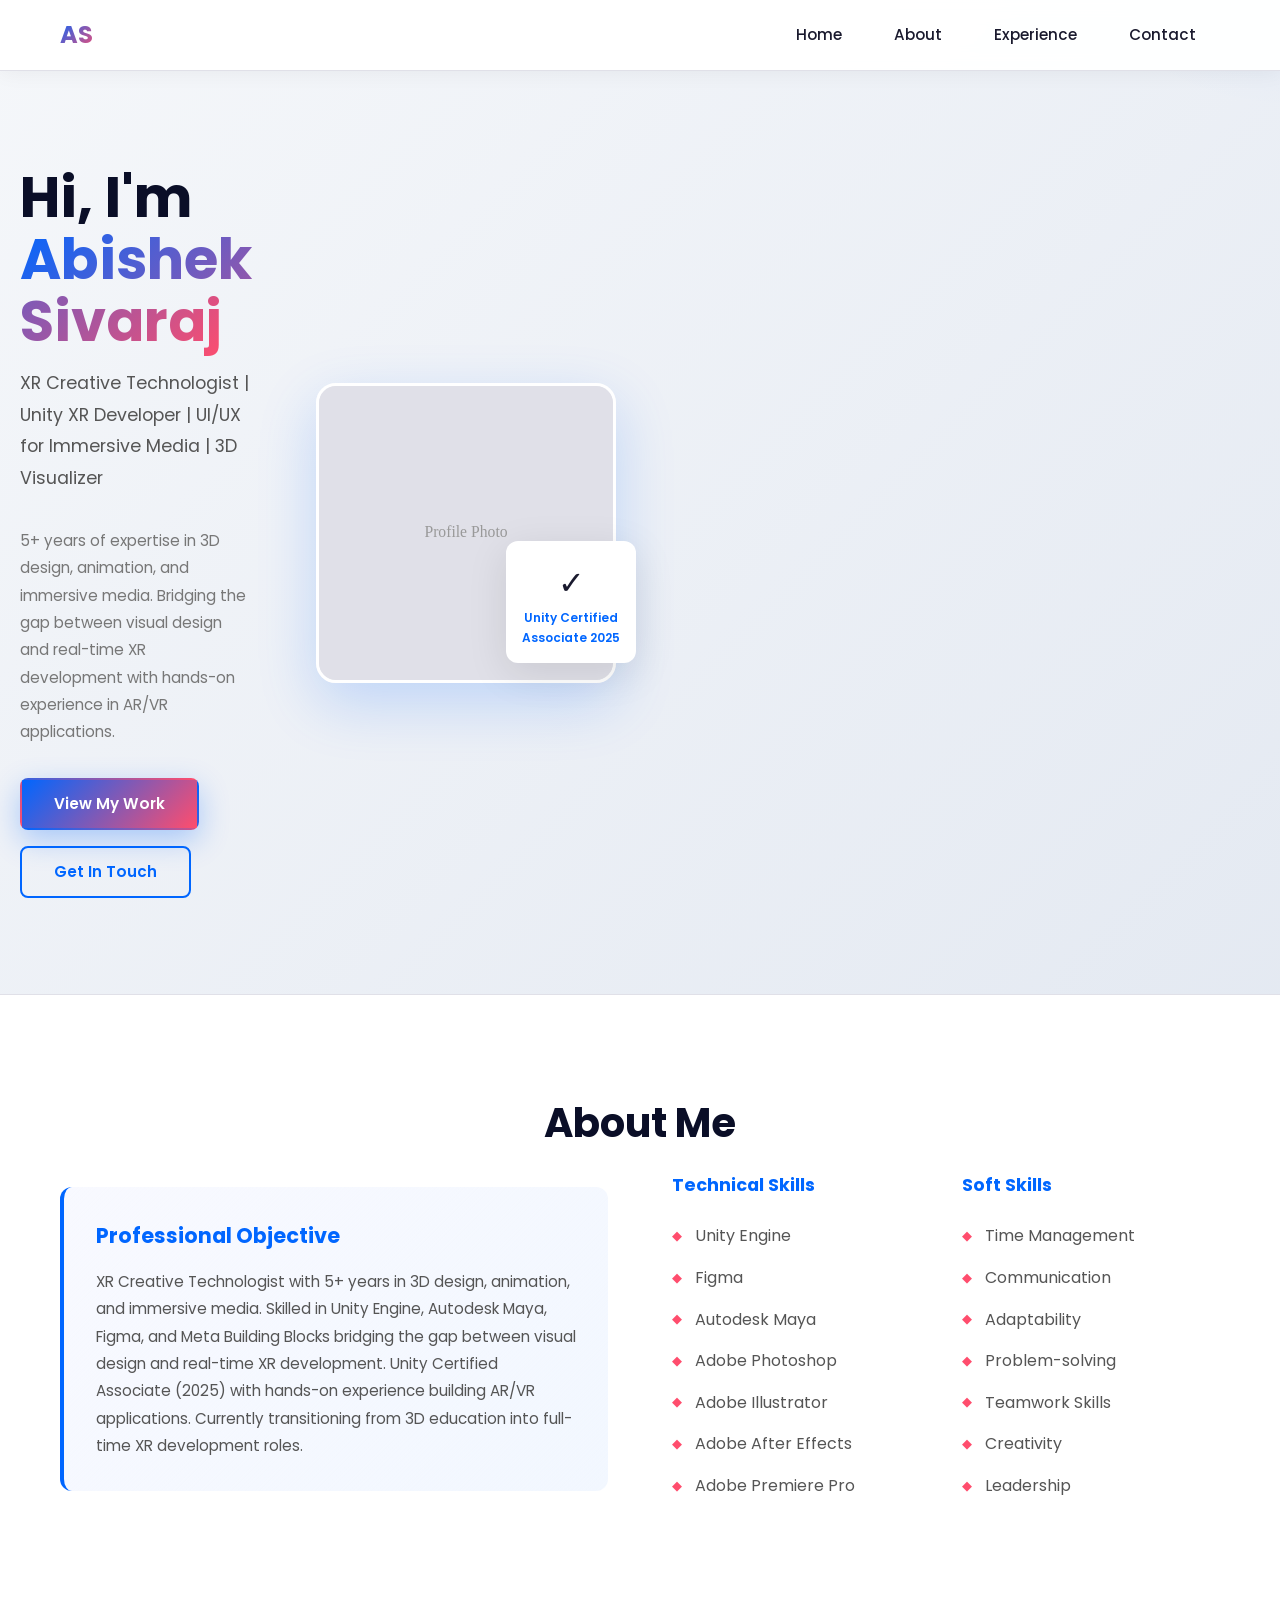
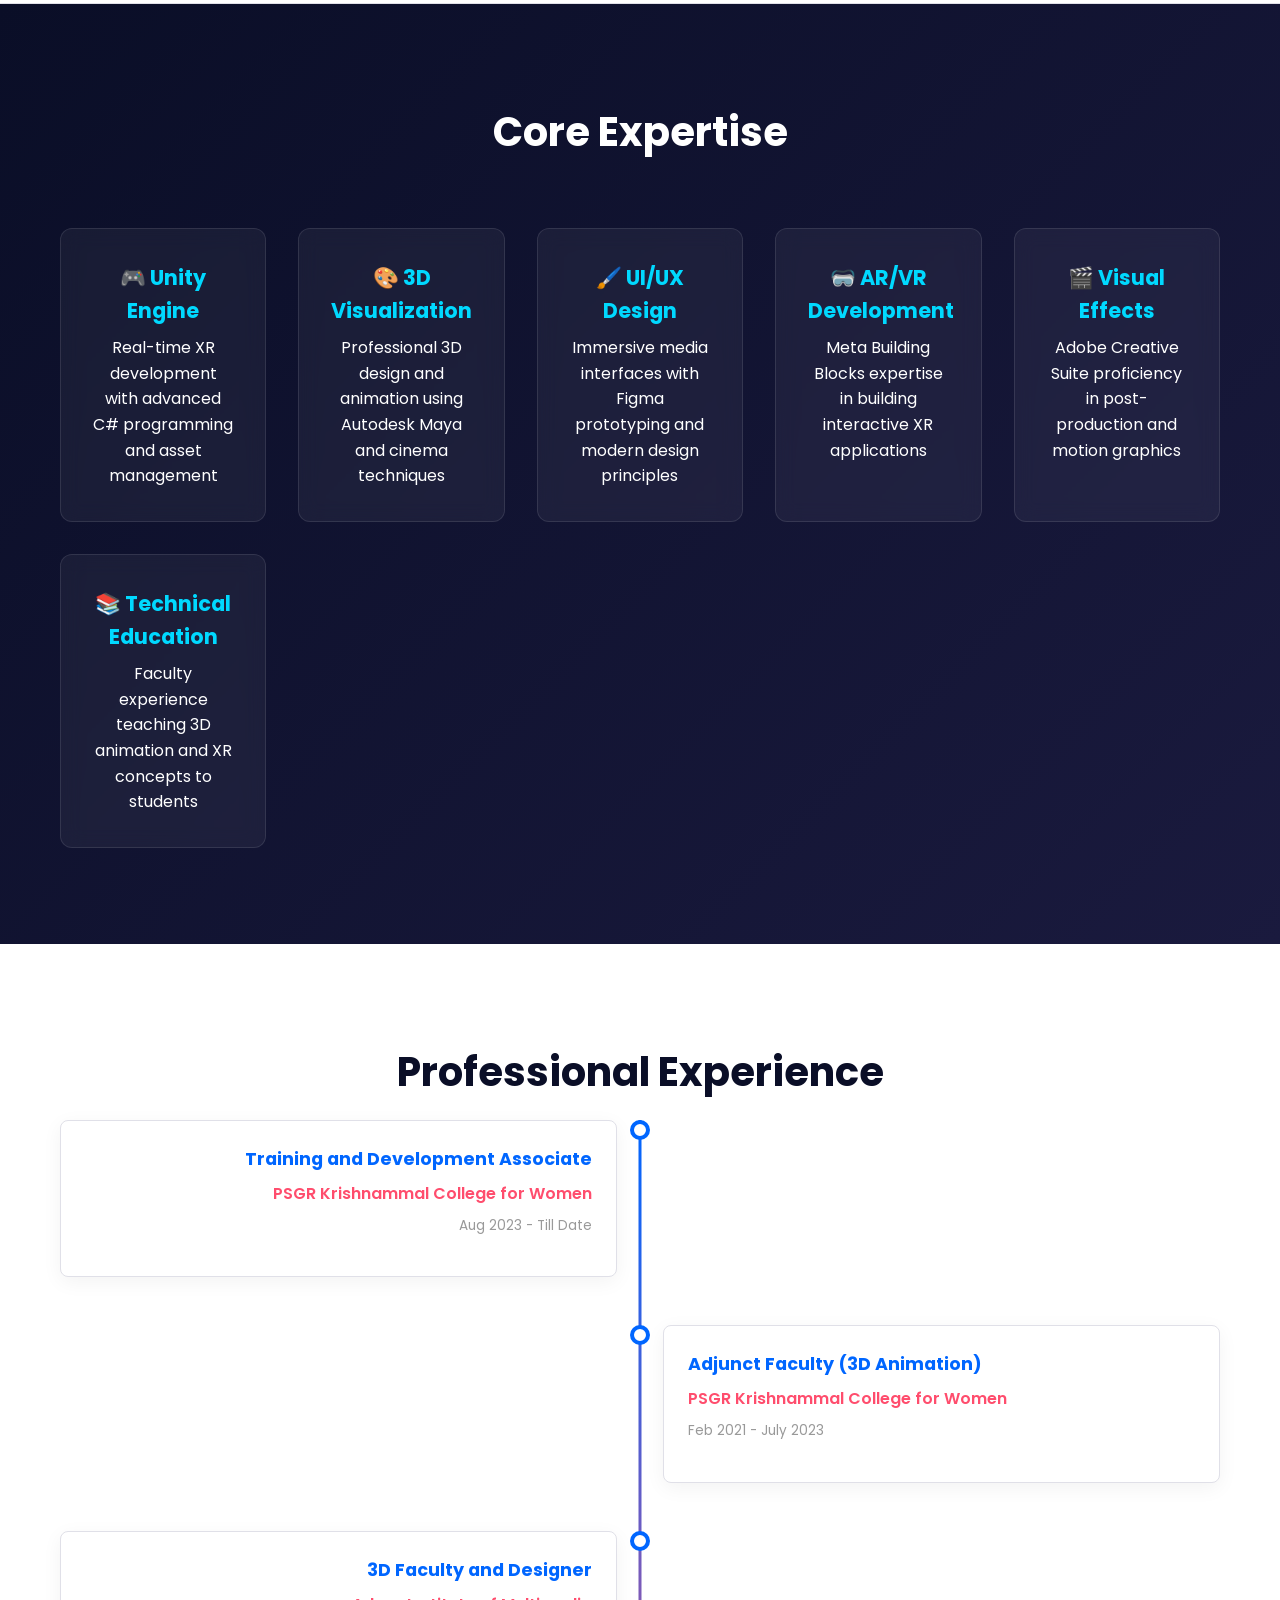
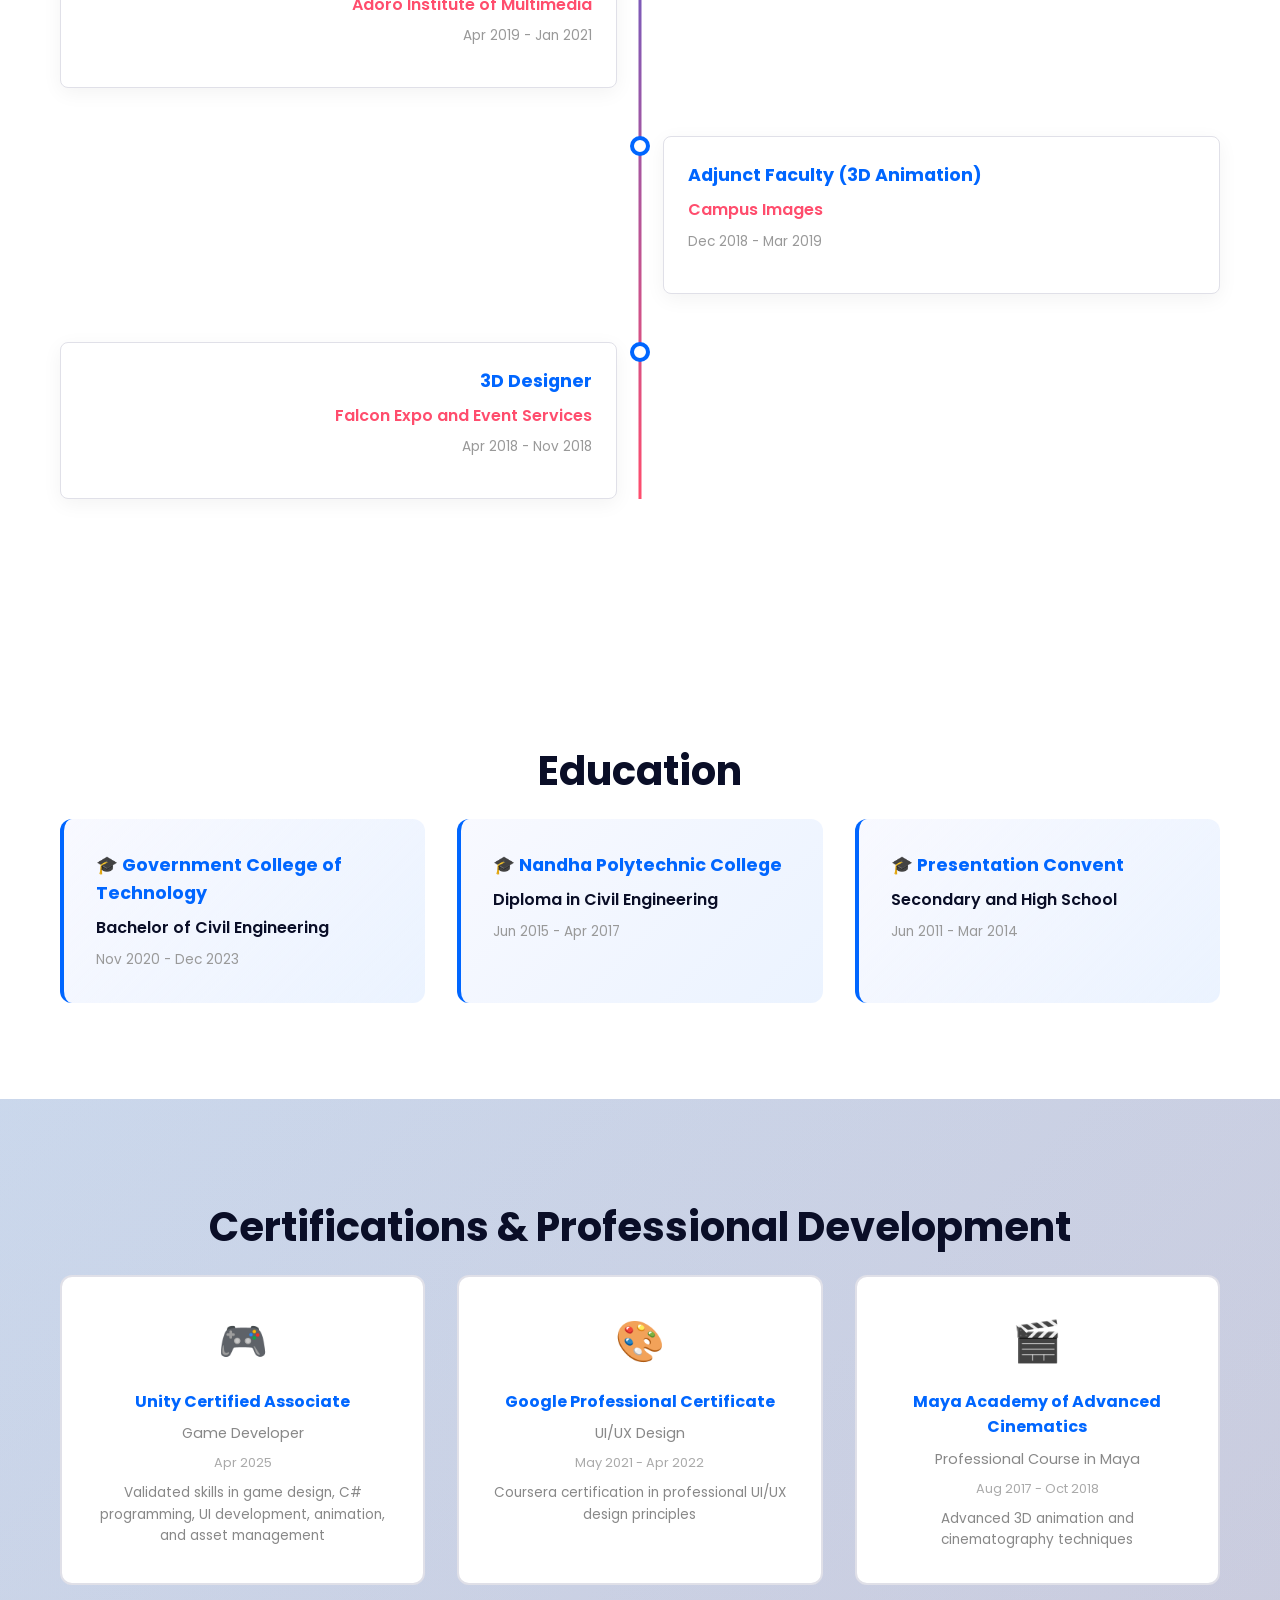
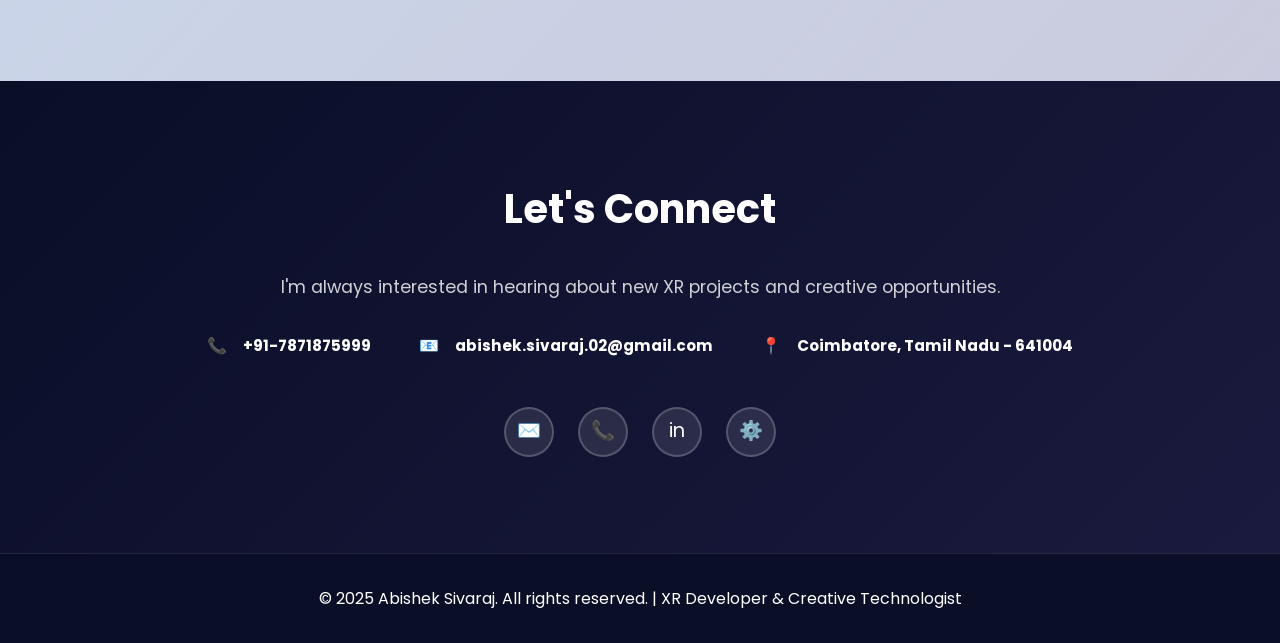
==== commit 988347f7: "index.html" ====
--- a/index.html
+++ b/index.html
@@ -3,9 +3,8 @@
 <head>
     <meta charset="UTF-8">
     <meta name="viewport" content="width=device-width, initial-scale=1.0">
-    <title>Abiverse - XR Developer Portfolio</title>
-    <link href="https://fonts.googleapis.com/css2?family=Space+Grotesk:wght@400;500;600;700&family=Plus+Jakarta+Sans:wght@400;500;600;700&family=Poppins:wght@400;500;600;700&display=swap" rel="stylesheet">
-    <link rel="stylesheet" href="https://cdnjs.cloudflare.com/ajax/libs/font-awesome/6.4.0/css/all.min.css">
+    <title>Abishek Sivaraj - XR Developer & UI/UX Designer</title>
+    <link href="https://fonts.googleapis.com/css2?family=Space+Mono:wght@400;700&family=Poppins:wght@300;400;500;600;700&display=swap" rel="stylesheet">
     <style>
         * {
             margin: 0;
@@ -14,1787 +13,906 @@
         }
 
         :root {
-            --bg-dark: #131314;
-            --bg-darker: #0e0e0f;
-            --bg-card: rgba(19, 19, 20, 0.4);
-            --bg-card-alt: #1c1b1c;
-            --border-light: rgba(255, 255, 255, 0.1);
-            --border-cyan: rgba(165, 231, 255, 0.3);
-            --border-teal: rgba(0, 247, 234, 0.3);
-            --text-primary: #e5e2e3;
-            --text-secondary: #bbc9cf;
-            --text-muted: #999;
-            --accent-cyan: #a5e7ff;
-            --accent-teal: #00f7ea;
-            --accent-purple: #ed7bff;
-            --glow-cyan: rgba(0, 210, 255, 0.5);
-            --glow-teal: rgba(0, 247, 234, 0.5);
-            --transition-smooth: all 0.3s cubic-bezier(0.4, 0, 0.2, 1);
-            --transition-slow: all 0.6s cubic-bezier(0.4, 0, 0.2, 1);
-        }
-
-        html {
-            scroll-behavior: smooth;
+            --primary: #0066FF;
+            --secondary: #FF4D6D;
+            --dark: #0A0E27;
+            --light: #F8F9FF;
+            --accent: #00D9FF;
+            --text: #1A1A2E;
+            --border: #E0E0E8;
+            --success: #00D084;
         }
 
         body {
-            font-family: 'Plus Jakarta Sans', sans-serif;
-            background: linear-gradient(90deg, var(--bg-dark) 0%, var(--bg-dark) 100%);
-            color: var(--text-secondary);
+            font-family: 'Poppins', sans-serif;
+            color: var(--text);
+            background: linear-gradient(135deg, #f5f7fa 0%, #c3cfe2 100%);
+            line-height: 1.6;
             overflow-x: hidden;
+        }
+
+        .container {
+            max-width: 1200px;
+            margin: 0 auto;
+            padding: 0 20px;
+        }
+
+        /* Header & Navigation */
+        header {
+            background: rgba(255, 255, 255, 0.95);
+            backdrop-filter: blur(10px);
+            position: sticky;
+            top: 0;
+            z-index: 1000;
+            border-bottom: 1px solid var(--border);
+            padding: 1rem 0;
+            box-shadow: 0 2px 20px rgba(0, 0, 0, 0.05);
+        }
+
+        .header-content {
+            display: flex;
+            justify-content: space-between;
+            align-items: center;
+        }
+
+        .logo {
+            font-size: 1.5rem;
+            font-weight: 700;
+            background: linear-gradient(135deg, var(--primary) 0%, var(--secondary) 100%);
+            -webkit-background-clip: text;
+            -webkit-text-fill-color: transparent;
+            background-clip: text;
+        }
+
+        nav a {
+            text-decoration: none;
+            color: var(--text);
+            margin: 0 1.5rem;
+            font-weight: 500;
+            font-size: 0.95rem;
+            transition: color 0.3s ease;
             position: relative;
         }
 
-        body::before {
+        nav a::after {
             content: '';
-            position: fixed;
-            top: 0;
+            position: absolute;
+            bottom: -5px;
             left: 0;
-            right: 0;
-            bottom: 0;
-            background-image: 
-                radial-gradient(circle at 50% 50%, rgba(0, 210, 255, 0.1) 0%, transparent 50%);
-            background-size: 100% 100%;
-            pointer-events: none;
-            z-index: -1;
-        }
-
-        /* ========== HEADER ========== */
-        header {
-            position: fixed;
-            top: 0;
-            left: 0;
-            right: 0;
-            height: 80px;
-            backdrop-filter: blur(12px);
-            background: rgba(19, 19, 20, 0.4);
-            border-bottom: 1px solid rgba(255, 255, 255, 0.1);
-            display: flex;
+            width: 0;
+            height: 2px;
+            background: var(--primary);
+            transition: width 0.3s ease;
+        }
+
+        nav a:hover::after {
+            width: 100%;
+        }
+
+        /* Hero Section */
+        .hero {
+            display: grid;
+            grid-template-columns: 1fr 1fr;
+            gap: 4rem;
             align-items: center;
-            justify-content: space-between;
-            padding: 0 64px;
-            z-index: 1000;
-            animation: slideDown 0.6s ease-out;
-        }
-
-        @keyframes slideDown {
-            from {
-                opacity: 0;
-                transform: translateY(-100%);
-            }
-            to {
-                opacity: 1;
-                transform: translateY(0);
-            }
-        }
-
-        .logo {
-            font-family: 'Space Grotesk', sans-serif;
-            font-size: 32px;
-            font-weight: 700;
-            color: var(--accent-cyan);
-            letter-spacing: -1.6px;
-            text-transform: uppercase;
-            animation: fadeInUp 0.8s ease-out 0.1s both;
-        }
-
-        nav {
-            display: flex;
-            gap: 24px;
-            align-items: center;
-        }
-
-        nav a {
-            font-family: 'Poppins', sans-serif;
-            font-size: 12px;
-            font-weight: 600;
-            color: var(--text-secondary);
-            text-decoration: none;
-            text-transform: uppercase;
-            letter-spacing: 1.2px;
-            position: relative;
-            padding-bottom: 6px;
-            transition: var(--transition-smooth);
-            animation: fadeInUp 0.8s ease-out calc(0.15s + var(--i, 0) * 0.1s) both;
-        }
-
-        nav a:first-child {
-            color: var(--accent-cyan);
-            border-bottom: 2px solid var(--accent-cyan);
-        }
-
-        nav a:hover {
-            color: var(--accent-cyan);
-        }
-
-        .hire-btn {
-            background: rgba(53, 52, 54, 1);
-            border: 1px solid rgba(165, 231, 255, 0.5);
-            color: var(--accent-cyan);
-            padding: 9px 25px;
-            border-radius: 9999px;
-            font-family: 'Poppins', sans-serif;
-            font-size: 12px;
-            font-weight: 600;
-            letter-spacing: 1.2px;
-            cursor: pointer;
-            transition: var(--transition-smooth);
+            padding: 6rem 0;
             position: relative;
             overflow: hidden;
-            animation: fadeInUp 0.8s ease-out 0.4s both;
-        }
-
-        .hire-btn::before {
-            content: '';
-            position: absolute;
-            top: 0;
-            left: -100%;
-            width: 100%;
-            height: 100%;
-            background: linear-gradient(90deg, transparent, rgba(255, 255, 255, 0.2), transparent);
-            animation: shimmer 3s infinite;
-        }
-
-        @keyframes shimmer {
-            0% { left: -100%; }
-            100% { left: 100%; }
-        }
-
-        .hire-btn:hover {
-            background: rgba(165, 231, 255, 0.1);
-            border-color: var(--accent-cyan);
-            box-shadow: 0 0 20px var(--glow-cyan);
-        }
-
-        /* ========== HERO SECTION ========== */
-        .hero {
-            min-height: 100vh;
-            display: flex;
-            align-items: center;
-            justify-content: center;
-            padding: 80px 200px 100px;
-            position: relative;
-            overflow: hidden;
-            margin-top: 80px;
         }
 
         .hero::before {
             content: '';
             position: absolute;
-            width: 800px;
-            height: 800px;
-            background: radial-gradient(circle, rgba(165, 231, 255, 0.1) 0%, transparent 70%);
-            border-radius: 50%;
-            top: 50%;
-            left: 50%;
-            transform: translate(-50%, -50%);
-            filter: blur(60px);
-            pointer-events: none;
-            z-index: 0;
-        }
-
-        .hero-content {
+            top: -50%;
+            right: -20%;
+            width: 500px;
+            height: 500px;
+            background: radial-gradient(circle, var(--primary) 0%, transparent 70%);
+            opacity: 0.1;
+            z-index: -1;
+        }
+
+        .hero-content h1 {
+            font-size: 3.5rem;
+            font-weight: 700;
+            line-height: 1.1;
+            margin-bottom: 1rem;
+            color: var(--dark);
+        }
+
+        .hero-content h1 .gradient {
+            background: linear-gradient(135deg, var(--primary) 0%, var(--secondary) 100%);
+            -webkit-background-clip: text;
+            -webkit-text-fill-color: transparent;
+            background-clip: text;
+        }
+
+        .hero-content p {
+            font-size: 1.1rem;
+            color: #555;
+            margin-bottom: 2rem;
+            line-height: 1.8;
+        }
+
+        .cta-buttons {
+            display: flex;
+            gap: 1rem;
+            flex-wrap: wrap;
+        }
+
+        .btn {
+            padding: 0.75rem 2rem;
+            border-radius: 8px;
+            text-decoration: none;
+            font-weight: 600;
+            transition: all 0.3s ease;
+            border: 2px solid transparent;
+            cursor: pointer;
+            font-size: 0.95rem;
+        }
+
+        .btn-primary {
+            background: linear-gradient(135deg, var(--primary) 0%, var(--secondary) 100%);
+            color: white;
+            box-shadow: 0 10px 30px rgba(0, 102, 255, 0.3);
+        }
+
+        .btn-primary:hover {
+            transform: translateY(-3px);
+            box-shadow: 0 15px 40px rgba(0, 102, 255, 0.4);
+        }
+
+        .btn-secondary {
+            background: transparent;
+            color: var(--primary);
+            border: 2px solid var(--primary);
+        }
+
+        .btn-secondary:hover {
+            background: var(--primary);
+            color: white;
+        }
+
+        .hero-image {
             position: relative;
-            z-index: 1;
-            text-align: center;
-            max-width: 896px;
-            animation: fadeInUp 1s ease-out 0.3s both;
-        }
-
-        .hero-badge {
-            display: inline-flex;
+            display: flex;
+            justify-content: center;
             align-items: center;
-            gap: 8px;
-            backdrop-filter: blur(10px);
-            background: rgba(19, 19, 20, 0.4);
-            border: 1px solid rgba(165, 231, 255, 0.3);
-            padding: 7px 17px;
-            border-radius: 9999px;
-            margin-bottom: 70px;
-            animation: fadeInDown 0.8s ease-out 0.2s both;
-        }
-
-        .badge-dot {
-            width: 8px;
-            height: 8px;
-            background: var(--accent-cyan);
-            border-radius: 50%;
-            box-shadow: 0 0 10px 2px var(--glow-cyan);
-            animation: pulse 2s ease-in-out infinite;
-        }
-
-        @keyframes pulse {
-            0%, 100% { opacity: 1; }
-            50% { opacity: 0.5; }
-        }
-
-        .badge-text {
-            font-family: 'Poppins', sans-serif;
-            font-size: 10px;
-            color: var(--accent-cyan);
-            letter-spacing: 1px;
-        }
-
-        h1 {
-            font-family: 'Space Grotesk', sans-serif;
-            font-size: 72px;
-            font-weight: 700;
-            color: var(--text-primary);
-            line-height: 1.1;
-            letter-spacing: -2.88px;
-            margin-bottom: 24px;
-            text-shadow: 0 0 20px rgba(165, 231, 255, 0.2);
-        }
-
-        h1 .accent {
-            color: var(--accent-cyan);
-            display: inline;
-        }
-
-        .hero-subtitle {
-            font-size: 16px;
-            color: var(--text-secondary);
-            line-height: 1.5;
-            margin-bottom: 48px;
-            max-width: 672px;
-            margin-left: auto;
-            margin-right: auto;
-        }
-
-        .hero-buttons {
-            display: flex;
-            gap: 24px;
-            justify-content: center;
-            margin-bottom: 50px;
-        }
-
-        .btn-primary {
-            background: var(--accent-cyan);
-            color: #003543;
-            padding: 16px 40px;
-            border: none;
-            border-radius: 9999px;
-            font-family: 'Poppins', sans-serif;
-            font-size: 12px;
-            font-weight: 600;
-            letter-spacing: 1.2px;
-            cursor: pointer;
-            transition: var(--transition-smooth);
+        }
+
+        .profile-wrapper {
             position: relative;
-            overflow: hidden;
-            box-shadow: 0 0 20px rgba(0, 210, 255, 0.3);
-            animation: fadeInUp 1s ease-out 0.5s both;
-        }
-
-        .btn-primary:hover {
-            transform: translateY(-2px);
-            box-shadow: 0 10px 30px rgba(0, 210, 255, 0.4);
-        }
-
-        .btn-secondary {
-            backdrop-filter: blur(10px);
-            background: rgba(19, 19, 20, 0.4);
-            border: 1px solid rgba(255, 255, 255, 0.2);
-            color: var(--text-primary);
-            padding: 17px 41px;
-            border-radius: 9999px;
-            font-family: 'Poppins', sans-serif;
-            font-size: 12px;
-            font-weight: 600;
-            letter-spacing: 1.2px;
-            cursor: pointer;
-            transition: var(--transition-smooth);
-            animation: fadeInUp 1s ease-out 0.6s both;
-        }
-
-        .btn-secondary:hover {
-            border-color: rgba(165, 231, 255, 0.5);
-            background: rgba(165, 231, 255, 0.05);
-            color: var(--accent-cyan);
-        }
-
-        /* ========== FLOATING CARDS ========== */
-        .floating-cards {
-            position: absolute;
+            width: 300px;
+            height: 300px;
+            animation: float 3s ease-in-out infinite;
+        }
+
+        @keyframes float {
+            0%, 100% {
+                transform: translateY(0px);
+            }
+            50% {
+                transform: translateY(-20px);
+            }
+        }
+
+        .profile-photo {
             width: 100%;
             height: 100%;
-            pointer-events: none;
-        }
-
-        .card-float {
+            border-radius: 20px;
+            object-fit: cover;
+            box-shadow: 0 20px 60px rgba(0, 102, 255, 0.2);
+            border: 3px solid white;
+        }
+
+        .badge {
             position: absolute;
-            backdrop-filter: blur(10px);
-            background: rgba(19, 19, 20, 0.4);
-            border: 1px solid rgba(255, 255, 255, 0.1);
+            bottom: 20px;
+            right: -20px;
+            background: white;
+            padding: 1rem;
             border-radius: 12px;
-            overflow: hidden;
-            opacity: 0.4;
-            animation: float 6s ease-in-out infinite;
-        }
-
-        .card-float img {
-            width: 100%;
-            height: 100%;
-            object-fit: cover;
-        }
-
-        .card-1 {
-            width: 256px;
-            height: 320px;
-            left: 50px;
-            bottom: -100px;
-            transform: rotate(12deg);
-            animation-delay: 0s;
-        }
-
-        .card-2 {
-            width: 288px;
-            height: 192px;
-            right: 70px;
-            top: 145px;
-            transform: rotate(-6deg);
-            animation-delay: 1s;
-        }
-
-        @keyframes float {
-            0%, 100% { transform: translateY(0px); }
-            50% { transform: translateY(-20px); }
-        }
-
-        /* ========== ABOUT SECTION ========== */
+            box-shadow: 0 10px 40px rgba(0, 0, 0, 0.1);
+            text-align: center;
+            animation: slideIn 0.6s ease 0.3s backwards;
+        }
+
+        @keyframes slideIn {
+            from {
+                opacity: 0;
+                transform: translateX(30px);
+            }
+            to {
+                opacity: 1;
+                transform: translateX(0);
+            }
+        }
+
+        .badge img {
+            width: 80px;
+            margin-bottom: 0.5rem;
+        }
+
+        .badge-text {
+            font-size: 0.75rem;
+            font-weight: 600;
+            color: var(--primary);
+        }
+
+        /* About Section */
         .about {
+            background: white;
+            padding: 6rem 0;
+            border-top: 1px solid var(--border);
+            border-bottom: 1px solid var(--border);
+        }
+
+        .section-title {
+            font-size: 2.5rem;
+            font-weight: 700;
+            text-align: center;
+            margin-bottom: 1rem;
+            color: var(--dark);
+        }
+
+        .section-subtitle {
+            text-align: center;
+            color: #888;
+            margin-bottom: 4rem;
+            font-size: 1.05rem;
+        }
+
+        .about-grid {
             display: grid;
             grid-template-columns: 1fr 1fr;
-            gap: 80px;
-            padding: 48px 64px;
+            gap: 4rem;
             align-items: center;
-            max-width: 1440px;
-            margin: 0 auto;
-            animation: fadeInUp 0.8s ease-out;
-        }
-
-        .about-image {
+        }
+
+        .objective-box {
+            background: linear-gradient(135deg, var(--light) 0%, rgba(0, 102, 255, 0.05) 100%);
+            padding: 2rem;
+            border-radius: 12px;
+            border-left: 4px solid var(--primary);
+        }
+
+        .objective-box h3 {
+            color: var(--primary);
+            font-size: 1.3rem;
+            margin-bottom: 1rem;
+        }
+
+        .objective-box p {
+            color: #555;
+            line-height: 1.8;
+            font-size: 0.95rem;
+        }
+
+        .skills-grid {
+            display: grid;
+            grid-template-columns: repeat(2, 1fr);
+            gap: 2rem;
+        }
+
+        .skill-category h4 {
+            color: var(--primary);
+            margin-bottom: 1rem;
+            font-size: 1.1rem;
+        }
+
+        .skill-list {
+            list-style: none;
+        }
+
+        .skill-list li {
+            padding: 0.5rem 0;
+            color: #555;
+            display: flex;
+            align-items: center;
+        }
+
+        .skill-list li::before {
+            content: '◆';
+            color: var(--secondary);
+            margin-right: 0.8rem;
+            font-size: 0.8rem;
+        }
+
+        /* Expertise Section */
+        .expertise {
+            padding: 6rem 0;
+            background: linear-gradient(135deg, var(--dark) 0%, #1a1a3e 100%);
+            color: white;
+        }
+
+        .expertise-grid {
+            display: grid;
+            grid-template-columns: repeat(auto-fit, minmax(200px, 1fr));
+            gap: 2rem;
+        }
+
+        .expertise-card {
+            background: rgba(255, 255, 255, 0.05);
+            padding: 2rem;
+            border-radius: 12px;
+            border: 1px solid rgba(255, 255, 255, 0.1);
+            text-align: center;
+            transition: all 0.3s ease;
+            backdrop-filter: blur(10px);
+        }
+
+        .expertise-card:hover {
+            background: rgba(255, 255, 255, 0.1);
+            border-color: var(--primary);
+            transform: translateY(-8px);
+        }
+
+        .expertise-card h3 {
+            font-size: 1.3rem;
+            margin-bottom: 0.5rem;
+            color: var(--accent);
+        }
+
+        /* Experience Section */
+        .experience {
+            padding: 6rem 0;
+            background: white;
+        }
+
+        .timeline {
             position: relative;
-            overflow: hidden;
-        }
-
-        .about-image::before {
+            padding: 0;
+        }
+
+        .timeline::before {
             content: '';
             position: absolute;
-            top: -16px;
-            left: -16px;
-            right: -16px;
-            bottom: -16px;
-            background: linear-gradient(50.68deg, rgba(165, 231, 255, 0.2) 0%, rgba(237, 177, 255, 0.2) 100%);
-            border-radius: 16px;
-            filter: blur(20px);
-            opacity: 0.5;
-            z-index: -1;
-        }
-
-        .about-image-inner {
-            backdrop-filter: blur(10px);
-            background: rgba(19, 19, 20, 0.4);
-            border: 1px solid rgba(255, 255, 255, 0.1);
-            border-radius: 16px;
-            padding: 17px;
-            aspect-ratio: 4 / 5;
+            left: 50%;
+            transform: translateX(-50%);
+            width: 3px;
+            height: 100%;
+            background: linear-gradient(180deg, var(--primary) 0%, var(--secondary) 100%);
+        }
+
+        .timeline-item {
+            margin-bottom: 3rem;
             position: relative;
-            overflow: hidden;
-        }
-
-        .about-image img {
-            width: 100%;
-            height: 100%;
-            object-fit: cover;
-            border-radius: 12px;
-            filter: saturate(0.7) brightness(0.9);
-            mix-blend-mode: multiply;
-        }
-
-        .experience-card {
+        }
+
+        .timeline-item:nth-child(odd) .timeline-content {
+            margin-left: 0;
+            margin-right: 52%;
+            text-align: right;
+        }
+
+        .timeline-item:nth-child(even) .timeline-content {
+            margin-left: 52%;
+            margin-right: 0;
+            text-align: left;
+        }
+
+        .timeline-dot {
             position: absolute;
-            bottom: -32px;
-            right: -32px;
-            backdrop-filter: blur(10px);
-            background: rgba(19, 19, 20, 0.4);
-            border: 1px solid rgba(165, 231, 255, 0.3);
-            border-radius: 12px;
-            padding: 25px;
-            box-shadow: 0 0 20px rgba(0, 210, 255, 0.3);
-            z-index: 10;
-        }
-
-        .exp-number {
-            font-family: 'Space Grotesk', sans-serif;
-            font-size: 32px;
-            font-weight: 700;
-            color: var(--accent-cyan);
-            line-height: 1;
-        }
-
-        .exp-label {
-            font-family: 'Poppins', sans-serif;
-            font-size: 10px;
-            color: var(--text-secondary);
-            margin-top: 8px;
-        }
-
-        .about-content h2 {
-            font-family: 'Space Grotesk', sans-serif;
-            font-size: 48px;
-            font-weight: 700;
-            color: var(--text-primary);
-            line-height: 1.2;
-            margin-bottom: 24px;
-            letter-spacing: -0.96px;
-        }
-
-        .about-content h2 .accent {
-            color: var(--accent-teal);
-        }
-
-        .about-content p {
-            font-size: 16px;
-            color: var(--text-secondary);
-            line-height: 1.625;
-            margin-bottom: 24px;
-        }
-
-        .skills-grid {
-            display: grid;
-            grid-template-columns: 1fr 1fr;
-            gap: 24px;
-            margin-top: 24px;
-        }
-
-        .skill-card {
-            backdrop-filter: blur(10px);
-            background: #1c1b1c;
-            border: 1px solid rgba(255, 255, 255, 0.05);
-            border-radius: 8px;
-            padding: 17px;
-            transition: var(--transition-smooth);
-        }
-
-        .skill-card:hover {
-            border-color: rgba(165, 231, 255, 0.2);
-            background: rgba(165, 231, 255, 0.05);
-        }
-
-        .skill-icon {
+            left: 50%;
+            transform: translateX(-50%);
             width: 20px;
             height: 20px;
-            margin-bottom: 12px;
-        }
-
-        .skill-card h3 {
-            font-family: 'Space Grotesk', sans-serif;
-            font-size: 18px;
-            font-weight: 700;
-            color: var(--text-primary);
-            margin-bottom: 8px;
-        }
-
-        .skill-card p {
-            font-size: 14px;
-            color: var(--text-secondary);
-            margin: 0;
-        }
-
-        /* ========== SKILLS SECTION ========== */
-        .skills {
-            background: rgba(14, 14, 15, 0.5);
-            padding: 96px 64px 48px;
+            background: white;
+            border: 4px solid var(--primary);
+            border-radius: 50%;
+            top: 0;
+        }
+
+        .timeline-content {
+            background: white;
+            padding: 1.5rem;
+            border-radius: 8px;
+            border: 1px solid var(--border);
+            box-shadow: 0 5px 20px rgba(0, 0, 0, 0.05);
+        }
+
+        .timeline-content h4 {
+            color: var(--primary);
+            margin-bottom: 0.5rem;
+            font-size: 1.1rem;
+        }
+
+        .timeline-content .company {
+            color: var(--secondary);
+            font-weight: 600;
+            margin-bottom: 0.5rem;
+        }
+
+        .timeline-content .duration {
+            color: #999;
+            font-size: 0.85rem;
+            margin-bottom: 1rem;
+        }
+
+        /* Certifications */
+        .certifications {
+            padding: 6rem 0;
+            background: linear-gradient(135deg, rgba(0, 102, 255, 0.05) 0%, rgba(255, 77, 109, 0.05) 100%);
+        }
+
+        .cert-grid {
+            display: grid;
+            grid-template-columns: repeat(auto-fit, minmax(250px, 1fr));
+            gap: 2rem;
+        }
+
+        .cert-card {
+            background: white;
+            padding: 2rem;
+            border-radius: 12px;
+            border: 2px solid var(--border);
             text-align: center;
-            animation: fadeInUp 0.8s ease-out;
-        }
-
-        .section-heading {
-            font-family: 'Space Grotesk', sans-serif;
-            font-size: 48px;
+            transition: all 0.3s ease;
+        }
+
+        .cert-card:hover {
+            border-color: var(--primary);
+            box-shadow: 0 10px 40px rgba(0, 102, 255, 0.15);
+            transform: translateY(-5px);
+        }
+
+        .cert-icon {
+            font-size: 2.5rem;
+            margin-bottom: 1rem;
+        }
+
+        .cert-card h4 {
+            color: var(--primary);
+            margin-bottom: 0.5rem;
+        }
+
+        .cert-card p {
+            color: #888;
+            font-size: 0.9rem;
+        }
+
+        /* Education */
+        .education {
+            padding: 6rem 0;
+            background: white;
+        }
+
+        .edu-grid {
+            display: grid;
+            grid-template-columns: repeat(auto-fit, minmax(280px, 1fr));
+            gap: 2rem;
+        }
+
+        .edu-card {
+            background: linear-gradient(135deg, var(--light) 0%, rgba(0, 102, 255, 0.08) 100%);
+            padding: 2rem;
+            border-radius: 12px;
+            border-left: 4px solid var(--primary);
+        }
+
+        .edu-card h4 {
+            color: var(--primary);
+            margin-bottom: 0.5rem;
+            font-size: 1.1rem;
+        }
+
+        .edu-card .degree {
+            color: var(--dark);
             font-weight: 600;
-            color: var(--text-primary);
-            line-height: 1.2;
-            letter-spacing: -0.96px;
-            margin-bottom: 16px;
-        }
-
-        .section-subheading {
-            font-size: 16px;
-            color: var(--text-secondary);
-            margin-bottom: 64px;
-        }
-
-        .skills-grid-main {
-            display: grid;
-            grid-template-columns: 1fr 1fr;
-            gap: 48px;
-            max-width: 1440px;
-            margin: 0 auto;
-        }
-
-        .skill-category {
-            backdrop-filter: blur(10px);
-            background: rgba(19, 19, 20, 0.4);
-            border: 1px solid rgba(255, 255, 255, 0.1);
-            border-radius: 16px;
-            padding: 41px;
-            text-align: left;
-            transition: var(--transition-smooth);
-        }
-
-        .skill-category:hover {
-            border-color: rgba(165, 231, 255, 0.2);
-            background: rgba(165, 231, 255, 0.05);
-        }
-
-        .skill-category-title {
+            margin-bottom: 0.5rem;
+        }
+
+        .edu-card .duration {
+            color: #999;
+            font-size: 0.85rem;
+        }
+
+        /* Contact Section */
+        .contact {
+            padding: 6rem 0;
+            background: linear-gradient(135deg, var(--dark) 0%, #1a1a3e 100%);
+            color: white;
+            text-align: center;
+        }
+
+        .contact h2 {
+            font-size: 2.5rem;
+            margin-bottom: 2rem;
+        }
+
+        .contact-info {
+            display: flex;
+            justify-content: center;
+            gap: 3rem;
+            flex-wrap: wrap;
+            margin-bottom: 3rem;
+        }
+
+        .contact-item {
             display: flex;
             align-items: center;
-            gap: 12px;
-            font-family: 'Space Grotesk', sans-serif;
-            font-size: 32px;
-            font-weight: 500;
-            color: var(--text-primary);
-            margin-bottom: 32px;
-        }
-
-        .skill-category-title img {
-            width: 20px;
-            height: 16px;
-        }
-
-        .skill-tags {
+            gap: 1rem;
+        }
+
+        .contact-item strong {
+            font-size: 0.95rem;
+        }
+
+        .social-links {
             display: flex;
-            flex-wrap: wrap;
-            gap: 12px;
-            height: 80px;
-        }
-
-        .skill-tag {
-            background: rgba(165, 231, 255, 0.05);
-            border: 1px solid rgba(165, 231, 255, 0.4);
-            color: var(--accent-cyan);
-            padding: 9px 17px;
-            border-radius: 9999px;
-            font-family: 'Poppins', sans-serif;
-            font-size: 12px;
-            font-weight: 600;
-            letter-spacing: 1.2px;
-            transition: var(--transition-smooth);
-            position: relative;
-            overflow: hidden;
-        }
-
-        .skill-tag:hover {
-            background: rgba(165, 231, 255, 0.15);
-            box-shadow: 0 0 10px rgba(165, 231, 255, 0.3);
-        }
-
-        .skill-category:nth-child(2) .skill-tag {
-            background: rgba(0, 247, 234, 0.05);
-            border-color: rgba(0, 247, 234, 0.4);
-            color: var(--accent-teal);
-        }
-
-        .skill-category:nth-child(2) .skill-tag:hover {
-            background: rgba(0, 247, 234, 0.15);
-            box-shadow: 0 0 10px rgba(0, 247, 234, 0.3);
-        }
-
-        /* ========== PROJECTS SECTION ========== */
-        .projects {
-            padding: 48px 64px;
-            max-width: 1440px;
-            margin: 0 auto;
-        }
-
-        .projects > .section-heading {
-            text-align: center;
-            margin-bottom: 48px;
-        }
-
-        .projects-grid {
-            display: grid;
-            grid-template-columns: repeat(12, 1fr);
-            gap: 24px;
-        }
-
-        .project-card {
-            backdrop-filter: blur(10px);
-            background: rgba(19, 19, 20, 0.4);
-            border: 1px solid rgba(255, 255, 255, 0.1);
-            border-radius: 16px;
-            overflow: hidden;
-            position: relative;
-            transition: var(--transition-smooth);
-            cursor: pointer;
-        }
-
-        .project-card:hover {
-            border-color: rgba(165, 231, 255, 0.3);
-            box-shadow: 0 0 30px rgba(0, 210, 255, 0.2);
-        }
-
-        .project-1 {
-            grid-column: span 8;
-            grid-row: span 1;
-            height: 500px;
-        }
-
-        .project-2 {
-            grid-column: span 4;
-            grid-row: span 1;
-            height: 500px;
-        }
-
-        .project-3 {
-            grid-column: span 4;
-            grid-row: span 1;
-            height: 350px;
-        }
-
-        .project-4 {
-            grid-column: span 4;
-            grid-row: span 1;
-            height: 350px;
-        }
-
-        .project-5 {
-            grid-column: span 4;
-            grid-row: span 1;
-            height: 350px;
-        }
-
-        .project-image {
-            width: 100%;
-            height: 100%;
-            object-fit: cover;
-        }
-
-        .project-content {
-            position: absolute;
-            bottom: 0;
-            left: 0;
-            right: 0;
-            padding: 32px;
-            background: linear-gradient(to top, rgba(0,0,0,0.8), transparent);
-            z-index: 10;
-        }
-
-        .project-tags {
-            display: flex;
-            gap: 12px;
-            margin-bottom: 8px;
-            flex-wrap: wrap;
-        }
-
-        .project-tag {
-            background: rgba(165, 231, 255, 0.2);
-            border: 1px solid rgba(165, 231, 255, 0.3);
-            color: var(--accent-cyan);
-            padding: 5px 13px;
-            border-radius: 4px;
-            font-family: 'Poppins', sans-serif;
-            font-size: 10px;
-        }
-
-        .project-tag.alt {
-            background: #201f20;
-            border-color: rgba(255, 255, 255, 0.1);
-            color: var(--text-secondary);
-        }
-
-        .project-title {
-            font-family: 'Space Grotesk', sans-serif;
-            font-size: 32px;
-            font-weight: 500;
-            color: var(--text-primary);
-            line-height: 1.2;
-            margin: 12px 0 8px;
-        }
-
-        .project-2 .project-title,
-        .project-3 .project-title,
-        .project-4 .project-title,
-        .project-5 .project-title {
-            font-size: 18px;
-        }
-
-        .project-description {
-            font-size: 16px;
-            color: var(--text-secondary);
-            line-height: 1.5;
-        }
-
-        .project-2 .project-description,
-        .project-3 .project-description,
-        .project-4 .project-description,
-        .project-5 .project-description {
-            font-size: 14px;
-            max-width: 280px;
-        }
-
-        /* ========== JOURNEY SECTION ========== */
-        .journey {
-            padding: 48px 64px;
-            max-width: 1440px;
-            margin: 0 auto;
-            text-align: center;
-        }
-
-        .journey > .section-heading {
-            margin-bottom: 16px;
-        }
-
-        .journey-timeline {
-            position: relative;
-            max-width: 896px;
-            margin: 64px auto;
-            padding-bottom: 32px;
-        }
-
-        .timeline-line {
-            position: absolute;
-            left: 50%;
-            top: 0;
-            bottom: 32px;
-            width: 1px;
-            border-left: 1px dashed rgba(165, 231, 255, 0.3);
-            transform: translateX(-50%);
-        }
-
-        .timeline-item {
-            display: grid;
-            grid-template-columns: 1fr auto 1fr;
-            gap: 32px;
-            align-items: center;
-            margin-bottom: 64px;
-            position: relative;
-        }
-
-        .timeline-item:nth-child(2) {
-            grid-template-columns: 1fr auto 1fr;
-        }
-
-        .timeline-item:nth-child(2) .timeline-content {
-            grid-column: 2 / 4;
-            text-align: left;
-        }
-
-        .timeline-item:nth-child(3) {
-            grid-template-columns: 1fr auto 1fr;
-        }
-
-        .timeline-item:nth-child(3) .timeline-content {
-            grid-column: 1 / 3;
-            text-align: right;
-        }
-
-        .timeline-item:nth-child(4) {
-            grid-template-columns: 1fr auto 1fr;
-        }
-
-        .timeline-item:nth-child(4) .timeline-content {
-            grid-column: 2 / 4;
-            text-align: left;
-        }
-
-        .timeline-content {
-            max-width: 408px;
-        }
-
-        .timeline-content h3 {
-            font-family: 'Space Grotesk', sans-serif;
-            font-size: 18px;
-            font-weight: 700;
-            color: var(--accent-cyan);
-            margin-bottom: 8px;
-        }
-
-        .timeline-item:nth-child(2) .timeline-content h3,
-        .timeline-item:nth-child(4) .timeline-content h3 {
-            color: var(--accent-cyan);
-        }
-
-        .timeline-item:nth-child(3) .timeline-content h3 {
-            color: var(--accent-cyan);
-        }
-
-        .timeline-date {
-            font-size: 14px;
-            color: var(--text-secondary);
-            margin-bottom: 8px;
-        }
-
-        .timeline-description {
-            font-size: 16px;
-            color: var(--text-secondary);
-            line-height: 1.5;
-        }
-
-        .timeline-dot {
-            width: 16px;
-            height: 16px;
-            border-radius: 50%;
-            background: var(--accent-cyan);
-            box-shadow: 0 0 10px 2px var(--glow-cyan);
-            position: relative;
-            z-index: 2;
-        }
-
-        .timeline-item:nth-child(2) .timeline-dot {
-            background: var(--accent-teal);
-            box-shadow: 0 0 10px 2px var(--glow-teal);
-        }
-
-        .timeline-item:nth-child(3) .timeline-dot {
-            background: var(--accent-cyan);
-            box-shadow: 0 0 10px 2px var(--glow-cyan);
-        }
-
-        .timeline-item:nth-child(4) .timeline-dot {
-            background: var(--accent-cyan);
-            box-shadow: 0 0 10px 2px var(--glow-cyan);
-        }
-
-        .stats {
-            display: grid;
-            grid-template-columns: repeat(4, 1fr);
-            gap: 24px;
-            margin-top: 32px;
-            backdrop-filter: blur(10px);
-            background: rgba(19, 19, 20, 0.4);
-            border: 1px solid rgba(255, 255, 255, 0.05);
-            border-radius: 16px;
-            padding: 41px;
-        }
-
-        .stat {
-            text-align: center;
-        }
-
-        .stat-value {
-            font-family: 'Space Grotesk', sans-serif;
-            font-size: 16px;
-            font-weight: 400;
-            color: var(--accent-cyan);
-            margin-bottom: 8px;
-        }
-
-        .stat:nth-child(2) .stat-value {
-            color: var(--accent-teal);
-        }
-
-        .stat:nth-child(4) .stat-value {
-            color: var(--accent-teal);
-        }
-
-        .stat-label {
-            font-family: 'Poppins', sans-serif;
-            font-size: 12px;
-            color: var(--text-secondary);
-            letter-spacing: 1.2px;
-            text-transform: uppercase;
-        }
-
-        /* ========== SERVICES SECTION ========== */
-        .services {
-            padding: 48px 64px;
-            max-width: 1440px;
-            margin: 0 auto;
-        }
-
-        .services > .section-heading {
-            margin-bottom: 64px;
-        }
-
-        .services-grid {
-            display: grid;
-            grid-template-columns: repeat(4, 1fr);
-            gap: 24px;
-        }
-
-        .service-card {
-            backdrop-filter: blur(10px);
-            background: rgba(19, 19, 20, 0.4);
-            border: 1px solid rgba(255, 255, 255, 0.05);
-            border-radius: 16px;
-            padding: 33px;
-            transition: var(--transition-smooth);
-            min-height: 242px;
-            display: flex;
-            flex-direction: column;
-        }
-
-        .service-card:hover {
-            border-color: rgba(165, 231, 255, 0.2);
-            background: rgba(165, 231, 255, 0.05);
-        }
-
-        .service-icon {
-            width: 30px;
-            height: 28px;
-            margin-bottom: 15px;
-        }
-
-        .service-card h3 {
-            font-family: 'Space Grotesk', sans-serif;
-            font-size: 18px;
-            font-weight: 700;
-            color: var(--text-primary);
-            margin-bottom: 15px;
-        }
-
-        .service-card p {
-            font-size: 14px;
-            color: var(--text-secondary);
-            line-height: 1.6;
-        }
-
-        /* ========== CONTACT SECTION ========== */
-        .contact {
-            backdrop-filter: blur(10px);
-            background: rgba(19, 19, 20, 0.4);
-            border: 1px solid rgba(255, 255, 255, 0.1);
-            border-radius: 24px;
-            padding: 113px 65px 65px;
-            max-width: 1152px;
-            margin: 0 auto 48px;
-            position: relative;
-            overflow: hidden;
-        }
-
-        .contact::before {
-            content: '';
-            position: absolute;
-            bottom: 0;
-            left: 50%;
-            right: calc(0.09% - 1px);
-            top: 48px;
-            background: rgba(165, 231, 255, 0.05);
-            border-radius: 9999px;
-            filter: blur(32px);
-            pointer-events: none;
-        }
-
-        .contact-content {
-            position: relative;
-            z-index: 1;
-            max-width: 479px;
-        }
-
-        .contact h2 {
-            font-family: 'Space Grotesk', sans-serif;
-            font-size: 48px;
-            font-weight: 600;
-            color: var(--text-primary);
-            line-height: 1.2;
-            letter-spacing: -0.96px;
-            margin-bottom: 24px;
-        }
-
-        .contact h2 .accent {
-            color: var(--accent-cyan);
-        }
-
-        .contact p {
-            font-size: 16px;
-            color: var(--text-secondary);
-            line-height: 1.5;
-            margin-bottom: 24px;
-        }
-
-        .contact-info {
-            display: flex;
-            gap: 16px;
-            align-items: center;
-            margin-top: 16px;
-            padding-top: 16px;
-        }
-
-        .contact-icon {
-            width: 48px;
-            height: 48px;
-            backdrop-filter: blur(10px);
-            background: rgba(19, 19, 20, 0.4);
-            border: 1px solid rgba(255, 255, 255, 0.1);
-            border-radius: 9999px;
-            display: flex;
+            justify-content: center;
+            gap: 1.5rem;
+        }
+
+        .social-links a {
+            display: inline-flex;
+            width: 50px;
+            height: 50px;
             align-items: center;
             justify-content: center;
-            flex-shrink: 0;
-        }
-
-        .contact-icon img {
-            width: 20px;
-            height: 20px;
-        }
-
-        .contact-email {
-            font-family: 'Poppins', sans-serif;
-            font-size: 12px;
-            color: var(--text-primary);
-            font-weight: 600;
-            letter-spacing: 1.2px;
-        }
-
-        /* ========== FORM SECTION ========== */
-        .form-container {
-            margin-top: 48px;
-            position: relative;
-            z-index: 2;
-        }
-
-        .form-group {
-            margin-bottom: 24px;
-            animation: fadeInUp 0.8s ease-out calc(0.3s + var(--i, 0) * 0.1s) both;
-        }
-
-        label {
-            display: block;
-            font-size: 14px;
-            color: var(--text-secondary);
-            margin-bottom: 8px;
-            font-weight: 500;
-        }
-
-        input[type="text"],
-        input[type="email"],
-        input[type="tel"],
-        textarea {
-            width: 100%;
-            background: rgba(28, 27, 28, 0.6);
-            border: 1px solid rgba(165, 231, 255, 0.2);
-            border-radius: 8px;
-            padding: 12px 16px;
-            font-family: 'Plus Jakarta Sans', sans-serif;
-            font-size: 14px;
-            color: var(--text-primary);
-            transition: var(--transition-smooth);
-            backdrop-filter: blur(10px);
-        }
-
-        input[type="text"]:focus,
-        input[type="email"]:focus,
-        input[type="tel"]:focus,
-        textarea:focus {
-            outline: none;
-            border-color: var(--accent-cyan);
-            background: rgba(165, 231, 255, 0.05);
-            box-shadow: 0 0 15px rgba(0, 210, 255, 0.2);
-        }
-
-        textarea {
-            resize: vertical;
-            min-height: 120px;
-        }
-
-        .form-submit {
-            background: var(--accent-cyan);
-            color: #003543;
-            border: none;
-            padding: 12px 32px;
-            border-radius: 8px;
-            font-family: 'Poppins', sans-serif;
-            font-size: 12px;
-            font-weight: 600;
-            letter-spacing: 1.2px;
-            cursor: pointer;
-            transition: var(--transition-smooth);
-            margin-top: 16px;
-            position: relative;
-            overflow: hidden;
-        }
-
-        .form-submit:hover {
-            transform: translateY(-2px);
-            box-shadow: 0 10px 30px rgba(0, 210, 255, 0.3);
-        }
-
-        /* ========== FOOTER ========== */
+            background: rgba(255, 255, 255, 0.1);
+            border: 2px solid rgba(255, 255, 255, 0.2);
+            border-radius: 50%;
+            color: white;
+            text-decoration: none;
+            transition: all 0.3s ease;
+            font-size: 1.2rem;
+        }
+
+        .social-links a:hover {
+            background: var(--primary);
+            border-color: var(--primary);
+            transform: translateY(-5px);
+        }
+
+        /* Footer */
         footer {
-            border-top: 1px solid rgba(255, 255, 255, 0.05);
-            background: linear-gradient(90deg, var(--bg-darker) 0%, var(--bg-darker) 100%);
-            padding: 49px 64px 48px;
-            display: flex;
-            justify-content: space-between;
-            align-items: center;
-        }
-
-        .footer-content {
-            display: flex;
-            flex-direction: column;
-            gap: 8px;
-        }
-
-        .footer-brand {
-            font-family: 'Plus Jakarta Sans', sans-serif;
-            font-size: 16px;
-            font-weight: 700;
-            color: var(--text-primary);
-        }
-
-        .footer-copyright {
-            font-family: 'Plus Jakarta Sans', sans-serif;
-            font-size: 16px;
-            color: var(--accent-teal);
-        }
-
-        .footer-links {
-            display: flex;
-            gap: 24px;
-        }
-
-        .footer-links a {
-            font-family: 'Poppins', sans-serif;
-            font-size: 12px;
-            font-weight: 600;
-            color: var(--text-secondary);
-            text-decoration: none;
-            letter-spacing: 1.2px;
-            text-transform: uppercase;
-            opacity: 0.8;
-            transition: var(--transition-smooth);
-        }
-
-        .footer-links a:hover {
-            color: var(--accent-cyan);
-            opacity: 1;
-        }
-
-        /* ========== RESPONSIVE DESIGN ========== */
-        @media (max-width: 1024px) {
-            header {
-                padding: 0 32px;
-            }
-
+            background: var(--dark);
+            color: white;
+            padding: 2rem 0;
+            text-align: center;
+            border-top: 1px solid rgba(255, 255, 255, 0.1);
+        }
+
+        /* Responsive */
+        @media (max-width: 768px) {
             .hero {
-                padding: 80px 32px 100px;
-            }
-
-            .about,
-            .skills,
-            .projects,
-            .journey,
-            .services,
-            .contact {
-                padding: 48px 32px;
-            }
-
-            h1 {
-                font-size: 48px;
-            }
-
-            .section-heading {
-                font-size: 36px;
-            }
-
-            .skills-grid-main {
                 grid-template-columns: 1fr;
-            }
-
-            .services-grid {
-                grid-template-columns: repeat(2, 1fr);
-            }
-
-            .project-1 {
-                grid-column: span 6;
-                height: 350px;
-            }
-
-            .project-2 {
-                grid-column: span 6;
-                height: 350px;
-            }
-
-            .stats {
-                grid-template-columns: repeat(2, 1fr);
-            }
-        }
-
-        @media (max-width: 768px) {
-            header {
-                padding: 0 24px;
-            }
-
-            nav {
-                gap: 12px;
-            }
-
-            nav a {
-                font-size: 10px;
-            }
-
-            .hero {
-                padding: 80px 24px;
-                min-height: auto;
-                margin-top: 60px;
-            }
-
-            h1 {
-                font-size: 36px;
-            }
-
-            .hero-buttons {
-                flex-direction: column;
-            }
-
-            .about {
+                padding: 4rem 0;
+            }
+
+            .hero-content h1 {
+                font-size: 2.5rem;
+            }
+
+            .about-grid {
                 grid-template-columns: 1fr;
-                gap: 48px;
-            }
-
-            .section-heading {
-                font-size: 28px;
-            }
-
-            .services-grid {
-                grid-template-columns: 1fr;
-            }
-
-            .projects-grid {
-                grid-template-columns: 1fr;
-            }
-
-            .project-1,
-            .project-2,
-            .project-3,
-            .project-4,
-            .project-5 {
-                grid-column: span 1 !important;
-                height: 300px;
-            }
-
-            footer {
-                flex-direction: column;
-                gap: 24px;
-                text-align: center;
-            }
-
-            .footer-links {
-                justify-content: center;
-            }
-
-            .stats {
-                grid-template-columns: repeat(2, 1fr);
-            }
-        }
-
-        @media (max-width: 480px) {
-            header {
-                height: auto;
-                padding: 16px;
-                flex-wrap: wrap;
-                gap: 16px;
-            }
-
-            .logo {
-                font-size: 24px;
-            }
-
-            nav {
-                gap: 8px;
-                font-size: 9px;
-            }
-
-            .hire-btn {
-                padding: 7px 16px;
-            }
-
-            .hero {
-                padding: 60px 16px;
-            }
-
-            h1 {
-                font-size: 28px;
-            }
-
-            .hero-subtitle {
-                font-size: 14px;
-            }
-
-            .section-heading {
-                font-size: 24px;
-            }
-
-            .about-content h2 {
-                font-size: 32px;
+                gap: 2rem;
             }
 
             .skills-grid {
                 grid-template-columns: 1fr;
             }
 
-            .stats {
-                grid-template-columns: 1fr;
-            }
-
-            .contact {
-                padding: 48px 24px;
-            }
-
-            .contact h2 {
-                font-size: 32px;
-            }
-        }
-
-        /* ========== ANIMATIONS ========== */
-        @keyframes fadeInUp {
-            from {
-                opacity: 0;
-                transform: translateY(30px);
-            }
-            to {
-                opacity: 1;
-                transform: translateY(0);
-            }
-        }
-
-        @keyframes fadeInDown {
-            from {
-                opacity: 0;
-                transform: translateY(-30px);
-            }
-            to {
-                opacity: 1;
-                transform: translateY(0);
-            }
-        }
-
-        /* Scroll animations */
-        .scroll-animate {
-            opacity: 0;
-            transform: translateY(30px);
-            transition: var(--transition-slow);
-        }
-
-        .scroll-animate.visible {
-            opacity: 1;
-            transform: translateY(0);
+            nav {
+                display: none;
+            }
+
+            .timeline::before {
+                left: 0;
+            }
+
+            .timeline-item:nth-child(odd) .timeline-content,
+            .timeline-item:nth-child(even) .timeline-content {
+                margin-left: 50px;
+                margin-right: 0;
+                text-align: left;
+            }
+
+            .timeline-dot {
+                left: -8px;
+            }
+
+            .contact-info {
+                flex-direction: column;
+                gap: 1.5rem;
+            }
         }
     </style>
 </head>
 <body>
-    <!-- HEADER -->
+    <!-- Header -->
     <header>
-        <div class="logo">Abiverse</div>
-        <nav>
-            <a href="#work" style="--i: 0">Work</a>
-            <a href="#skills" style="--i: 1">Skills</a>
-            <a href="#journey" style="--i: 2">Journey</a>
-            <a href="#contact" style="--i: 3">Contact</a>
-        </nav>
-        <button class="hire-btn">Hire Me</button>
-    </header>
-
-    <!-- HERO SECTION -->
-    <section class="hero" id="home">
-        <div class="floating-cards">
-            <div class="card-float card-1">
-                <img src="data:image/svg+xml,%3Csvg xmlns='http://www.w3.org/2000/svg' viewBox='0 0 256 320'%3E%3Crect fill='%23131314' width='256' height='320'/%3E%3C/svg%3E" alt="Floating Card 1">
-            </div>
-            <div class="card-float card-2">
-                <img src="data:image/svg+xml,%3Csvg xmlns='http://www.w3.org/2000/svg' viewBox='0 0 288 192'%3E%3Crect fill='%23131314' width='288' height='192'/%3E%3C/svg%3E" alt="Floating Card 2">
+        <div class="container">
+            <div class="header-content">
+                <div class="logo">AS</div>
+                <nav>
+                    <a href="#home">Home</a>
+                    <a href="#about">About</a>
+                    <a href="#experience">Experience</a>
+                    <a href="#contact">Contact</a>
+                </nav>
             </div>
         </div>
-
-        <div class="hero-content">
-            <div class="hero-badge">
-                <div class="badge-dot"></div>
-                <span class="badge-text">UNITY CERTIFIED XR CREATOR</span>
+    </header>
+
+    <!-- Hero Section -->
+    <section class="hero" id="home">
+        <div class="container" style="display: grid; grid-template-columns: 1fr 1fr; gap: 4rem; align-items: center; width: 100%;">
+            <div class="hero-content">
+                <h1>Hi, I'm <span class="gradient">Abishek Sivaraj</span></h1>
+                <p>XR Creative Technologist | Unity XR Developer | UI/UX for Immersive Media | 3D Visualizer</p>
+                <p style="font-size: 0.95rem; color: #777;">5+ years of expertise in 3D design, animation, and immersive media. Bridging the gap between visual design and real-time XR development with hands-on experience in AR/VR applications.</p>
+                <div class="cta-buttons">
+                    <a href="#experience" class="btn btn-primary">View My Work</a>
+                    <a href="#contact" class="btn btn-secondary">Get In Touch</a>
+                </div>
             </div>
-
-            <h1>Building <span class="accent">Immersive Realities</span> Beyond Screens.</h1>
-
-            <p class="hero-subtitle">
-                XR Creative Technologist • Unity Certified Associate • UI/UX for Immersive Media specializing in 3D design, animation, and real-time XR development.
-            </p>
-
-            <div class="hero-buttons">
-                <button class="btn-primary">View Projects</button>
-                <button class="btn-secondary">Contact Me</button>
+            <div class="hero-image">
+                <div class="profile-wrapper">
+                    <img src="data:image/svg+xml,%3Csvg xmlns='http://www.w3.org/2000/svg' viewBox='0 0 300 300'%3E%3Crect fill='%23E0E0E8' width='300' height='300'/%3E%3Ctext x='50%' y='50%' font-size='16' fill='%23999' text-anchor='middle' dominant-baseline='middle'%3EProfile Photo%3C/text%3E%3C/svg%3E" alt="Abishek Sivaraj" class="profile-photo">
+                    <div class="badge">
+                        <div style="font-size: 2rem;">✓</div>
+                        <div class="badge-text">Unity Certified<br>Associate 2025</div>
+                    </div>
+                </div>
             </div>
         </div>
     </section>
 
-    <!-- ABOUT SECTION -->
+    <!-- About Section -->
     <section class="about" id="about">
-        <div class="about-image">
-            <div class="about-image-inner">
-                <img src="data:image/svg+xml,%3Csvg xmlns='http://www.w3.org/2000/svg' viewBox='0 0 500 625'%3E%3Crect fill='%23131314' width='500' height='625'/%3E%3Ctext x='250' y='312' font-size='20' fill='%23888' text-anchor='middle' dominant-baseline='middle'%3EProfile Image%3C/text%3E%3C/svg%3E" alt="Abishek Sivaraj">
-            </div>
-            <div class="experience-card">
-                <div class="exp-number">5+</div>
-                <div class="exp-label">Years in XR & 3D</div>
-            </div>
-        </div>
-
-        <div class="about-content">
-            <h2>Crafting Experiences for the <span class="accent">Next Digital</span> <span class="accent">Reality</span>.</h2>
-            <p>XR Creative Technologist bridging the gap between visual design and real-time XR development. With expertise in Unity Engine, Autodesk Maya, Figma, and Meta Building Blocks, I specialize in building immersive media solutions. Unity Certified Associate (2025) with hands-on experience in 3D design, animation, and AR/VR applications.</p>
-
-            <div class="skills-grid">
-                <div class="skill-card">
-                    <div class="skill-icon">🎯</div>
-                    <h3>XR Development</h3>
-                    <p>Real-time 3D & immersive apps</p>
-                </div>
-                <div class="skill-card">
-                    <div class="skill-icon">🎨</div>
-                    <h3>3D Design</h3>
-                    <p>Maya, Blender & visualization</p>
+        <div class="container">
+            <h2 class="section-title">About Me</h2>
+            <div class="about-grid">
+                <div class="objective-box">
+                    <h3>Professional Objective</h3>
+                    <p>XR Creative Technologist with 5+ years in 3D design, animation, and immersive media. Skilled in Unity Engine, Autodesk Maya, Figma, and Meta Building Blocks bridging the gap between visual design and real-time XR development. Unity Certified Associate (2025) with hands-on experience building AR/VR applications. Currently transitioning from 3D education into full-time XR development roles.</p>
+                </div>
+                <div class="skills-grid">
+                    <div class="skill-category">
+                        <h4>Technical Skills</h4>
+                        <ul class="skill-list">
+                            <li>Unity Engine</li>
+                            <li>Figma</li>
+                            <li>Autodesk Maya</li>
+                            <li>Adobe Photoshop</li>
+                            <li>Adobe Illustrator</li>
+                            <li>Adobe After Effects</li>
+                            <li>Adobe Premiere Pro</li>
+                        </ul>
+                    </div>
+                    <div class="skill-category">
+                        <h4>Soft Skills</h4>
+                        <ul class="skill-list">
+                            <li>Time Management</li>
+                            <li>Communication</li>
+                            <li>Adaptability</li>
+                            <li>Problem-solving</li>
+                            <li>Teamwork Skills</li>
+                            <li>Creativity</li>
+                            <li>Leadership</li>
+                        </ul>
+                    </div>
                 </div>
             </div>
         </div>
     </section>
 
-    <!-- SKILLS SECTION -->
-    <section class="skills" id="skills">
-        <h2 class="section-heading">Tools & Technologies</h2>
-        <p class="section-subheading">The engine behind the magic.</p>
-
-        <div class="skills-grid-main">
-            <div class="skill-category">
-                <div class="skill-category-title">
-                    <span>🎮</span>
-                    Development Tools
-                </div>
-                <div class="skill-tags">
-                    <span class="skill-tag">Unity Engine</span>
-                    <span class="skill-tag">Meta Building Blocks</span>
-                    <span class="skill-tag">C# Programming</span>
-                    <span class="skill-tag">UI Development</span>
-                    <span class="skill-tag">Asset Management</span>
-                </div>
-            </div>
-
-            <div class="skill-category">
-                <div class="skill-category-title">
-                    <span>🎨</span>
-                    Design & Creative
-                </div>
-                <div class="skill-tags">
-                    <span class="skill-tag">Autodesk Maya</span>
-                    <span class="skill-tag">Figma</span>
-                    <span class="skill-tag">Adobe Photoshop</span>
-                    <span class="skill-tag">Adobe Illustrator</span>
-                    <span class="skill-tag">After Effects</span>
+    <!-- Expertise Section -->
+    <section class="expertise">
+        <div class="container">
+            <h2 class="section-title" style="color: white; margin-bottom: 4rem;">Core Expertise</h2>
+            <div class="expertise-grid">
+                <div class="expertise-card">
+                    <h3>🎮 Unity Engine</h3>
+                    <p>Real-time XR development with advanced C# programming and asset management</p>
+                </div>
+                <div class="expertise-card">
+                    <h3>🎨 3D Visualization</h3>
+                    <p>Professional 3D design and animation using Autodesk Maya and cinema techniques</p>
+                </div>
+                <div class="expertise-card">
+                    <h3>🖌️ UI/UX Design</h3>
+                    <p>Immersive media interfaces with Figma prototyping and modern design principles</p>
+                </div>
+                <div class="expertise-card">
+                    <h3>🥽 AR/VR Development</h3>
+                    <p>Meta Building Blocks expertise in building interactive XR applications</p>
+                </div>
+                <div class="expertise-card">
+                    <h3>🎬 Visual Effects</h3>
+                    <p>Adobe Creative Suite proficiency in post-production and motion graphics</p>
+                </div>
+                <div class="expertise-card">
+                    <h3>📚 Technical Education</h3>
+                    <p>Faculty experience teaching 3D animation and XR concepts to students</p>
                 </div>
             </div>
         </div>
     </section>
 
-    <!-- PROJECTS SECTION -->
-    <section class="projects" id="work">
-        <h2 class="section-heading">Featured XR Experiences</h2>
-
-        <div class="projects-grid">
-            <div class="project-card project-1">
-                <img class="project-image" src="data:image/svg+xml,%3Csvg xmlns='http://www.w3.org/2000/svg' viewBox='0 0 800 500'%3E%3Cdefs%3E%3ClinearGradient id='grad'%3E%3Cstop offset='0%25' style='stop-color:%23001f3f;stop-opacity:1'/%3E%3Cstop offset='100%25' style='stop-color:%23003d7a;stop-opacity:1'/%3E%3C/linearGradient%3E%3C/defs%3E%3Crect fill='url(%23grad)' width='800' height='500'/%3E%3C/svg%3E" alt="AR Product Visualizer">
-                <div class="project-content">
-                    <div class="project-tags">
-                        <span class="project-tag">Augmented Reality</span>
-                        <span class="project-tag alt">Commerce</span>
+    <!-- Experience Section -->
+    <section class="experience" id="experience">
+        <div class="container">
+            <h2 class="section-title">Professional Experience</h2>
+            <div class="timeline">
+                <div class="timeline-item">
+                    <div class="timeline-dot"></div>
+                    <div class="timeline-content">
+                        <h4>Training and Development Associate</h4>
+                        <p class="company">PSGR Krishnammal College for Women</p>
+                        <p class="duration">Aug 2023 - Till Date</p>
                     </div>
-                    <h3 class="project-title">AR Product Visualizer</h3>
-                    <p class="project-description">Revolutionizing luxury retail with high-fidelity AR previews and real-time lighting estimation.</p>
-                </div>
-            </div>
-
-            <div class="project-card project-2">
-                <img class="project-image" src="data:image/svg+xml,%3Csvg xmlns='http://www.w3.org/2000/svg' viewBox='0 0 366 500'%3E%3Cdefs%3E%3ClinearGradient id='grad' x1='0%25' y1='0%25' x2='100%25' y2='100%25'%3E%3Cstop offset='0%25' style='stop-color:%23ff00ff;stop-opacity:0.3'/%3E%3Cstop offset='100%25' style='stop-color:%230099ff;stop-opacity:0.3'/%3E%3C/linearGradient%3E%3C/defs%3E%3Crect fill='url(%23grad)' width='366' height='500'/%3E%3C/svg%3E" alt="VR Meta-World">
-                <div class="project-content">
-                    <span class="project-tag" style="background: rgba(0, 247, 234, 0.2); border-color: rgba(0, 247, 234, 0.3); color: var(--accent-teal);">Virtual Reality</span>
-                    <h3 class="project-title">VR Meta-World</h3>
-                    <p class="project-description">A social hub for digital art collectors and avatars.</p>
-                </div>
-            </div>
-
-            <div class="project-card project-3">
-                <img class="project-image" src="data:image/svg+xml,%3Csvg xmlns='http://www.w3.org/2000/svg' viewBox='0 0 366 350'%3E%3Crect fill='%231a1a2e' width='366' height='350'/%3E%3C/svg%3E" alt="Museum AR Guide">
-                <div class="project-content">
-                    <h3 class="project-title">Museum AR Guide</h3>
-                </div>
-            </div>
-
-            <div class="project-card project-4">
-                <img class="project-image" src="data:image/svg+xml,%3Csvg xmlns='http://www.w3.org/2000/svg' viewBox='0 0 366 350'%3E%3Crect fill='%231a1a2e' width='366' height='350'/%3E%3C/svg%3E" alt="XR Dashboard UI">
-                <div class="project-content">
-                    <h3 class="project-title">XR Dashboard UI</h3>
-                </div>
-            </div>
-
-            <div class="project-card project-5">
-                <img class="project-image" src="data:image/svg+xml,%3Csvg xmlns='http://www.w3.org/2000/svg' viewBox='0 0 366 350'%3E%3Crect fill='%231a1a2e' width='366' height='350'/%3E%3C/svg%3E" alt="Multiplayer AR">
-                <div class="project-content">
-                    <h3 class="project-title">Multiplayer AR</h3>
+                </div>
+
+                <div class="timeline-item">
+                    <div class="timeline-dot"></div>
+                    <div class="timeline-content">
+                        <h4>Adjunct Faculty (3D Animation)</h4>
+                        <p class="company">PSGR Krishnammal College for Women</p>
+                        <p class="duration">Feb 2021 - July 2023</p>
+                    </div>
+                </div>
+
+                <div class="timeline-item">
+                    <div class="timeline-dot"></div>
+                    <div class="timeline-content">
+                        <h4>3D Faculty and Designer</h4>
+                        <p class="company">Adoro Institute of Multimedia</p>
+                        <p class="duration">Apr 2019 - Jan 2021</p>
+                    </div>
+                </div>
+
+                <div class="timeline-item">
+                    <div class="timeline-dot"></div>
+                    <div class="timeline-content">
+                        <h4>Adjunct Faculty (3D Animation)</h4>
+                        <p class="company">Campus Images</p>
+                        <p class="duration">Dec 2018 - Mar 2019</p>
+                    </div>
+                </div>
+
+                <div class="timeline-item">
+                    <div class="timeline-dot"></div>
+                    <div class="timeline-content">
+                        <h4>3D Designer</h4>
+                        <p class="company">Falcon Expo and Event Services</p>
+                        <p class="duration">Apr 2018 - Nov 2018</p>
+                    </div>
                 </div>
             </div>
         </div>
     </section>
 
-    <!-- JOURNEY SECTION -->
-    <section class="journey" id="journey">
-        <h2 class="section-heading">The Journey</h2>
-        <p class="section-subheading">Mapping the growth of the Abiverse.</p>
-
-        <div class="journey-timeline">
-            <div class="timeline-line"></div>
-
-            <div class="timeline-item">
-                <div class="timeline-content">
-                    <h3>Training & Development Associate</h3>
-                    <p class="timeline-date">Aug 2023 - Present</p>
-                    <p class="timeline-description">PSGR Krishnammal College for Women - Developing training programs and supporting professional development initiatives.</p>
-                </div>
-                <div class="timeline-dot"></div>
-            </div>
-
-            <div class="timeline-item">
-                <div class="timeline-dot"></div>
-                <div class="timeline-content">
-                    <h3>Unity Certified Associate</h3>
-                    <p class="timeline-date">Apr 2025</p>
-                    <p class="timeline-description">Achieved professional certification validating skills in game design, C# programming, UI development, animation, and asset management.</p>
-                </div>
-            </div>
-
-            <div class="timeline-item">
-                <div class="timeline-content">
-                    <h3>Adjunct Faculty (3D Animation)</h3>
-                    <p class="timeline-date">Feb 2021 - July 2023</p>
-                    <p class="timeline-description">PSGR Krishnammal College for Women - Teaching 3D animation and immersive media design to aspiring artists.</p>
-                </div>
-                <div class="timeline-dot"></div>
-            </div>
-        </div>
-
-        <div class="stats">
-            <div class="stat">
-                <div class="stat-value">5+</div>
-                <div class="stat-label">Years Experience</div>
-            </div>
-            <div class="stat">
-                <div class="stat-value">8+</div>
-                <div class="stat-label">Tools Mastered</div>
-            </div>
-            <div class="stat">
-                <div class="stat-value">15+</div>
-                <div class="stat-label">Projects Completed</div>
-            </div>
-            <div class="stat">
-                <div class="stat-value">2025</div>
-                <div class="stat-label">Unity Certified</div>
+    <!-- Education Section -->
+    <section class="education">
+        <div class="container">
+            <h2 class="section-title">Education</h2>
+            <div class="edu-grid">
+                <div class="edu-card">
+                    <h4>🎓 Government College of Technology</h4>
+                    <p class="degree">Bachelor of Civil Engineering</p>
+                    <p class="duration">Nov 2020 - Dec 2023</p>
+                </div>
+
+                <div class="edu-card">
+                    <h4>🎓 Nandha Polytechnic College</h4>
+                    <p class="degree">Diploma in Civil Engineering</p>
+                    <p class="duration">Jun 2015 - Apr 2017</p>
+                </div>
+
+                <div class="edu-card">
+                    <h4>🎓 Presentation Convent</h4>
+                    <p class="degree">Secondary and High School</p>
+                    <p class="duration">Jun 2011 - Mar 2014</p>
+                </div>
             </div>
         </div>
     </section>
 
-    <!-- SERVICES SECTION -->
-    <section class="services">
-        <h2 class="section-heading">Services & Expertise</h2>
-
-        <div class="services-grid">
-            <div class="service-card">
-                <div class="service-icon">🎮</div>
-                <h3>XR Development</h3>
-                <p>Building immersive AR/VR applications using Unity Engine with focus on user experience and performance optimization.</p>
-            </div>
-
-            <div class="service-card">
-                <div class="service-icon">🎨</div>
-                <h3>3D Design & Animation</h3>
-                <p>Creating stunning 3D models and animations in Maya, Blender, and visualization tools for immersive media.</p>
-            </div>
-
-            <div class="service-card">
-                <div class="service-icon">🖼️</div>
-                <h3>UI/UX Design</h3>
-                <p>Designing intuitive interfaces for immersive experiences using Figma and Adobe Creative Suite.</p>
-            </div>
-
-            <div class="service-card">
-                <div class="service-icon">👨‍🏫</div>
-                <h3>Training & Mentoring</h3>
-                <p>Teaching 3D animation, immersive media design, and XR development to aspiring creative technologists.</p>
+    <!-- Certifications Section -->
+    <section class="certifications">
+        <div class="container">
+            <h2 class="section-title">Certifications & Professional Development</h2>
+            <div class="cert-grid">
+                <div class="cert-card">
+                    <div class="cert-icon">🎮</div>
+                    <h4>Unity Certified Associate</h4>
+                    <p>Game Developer</p>
+                    <p style="margin-top: 0.5rem; color: #aaa; font-size: 0.8rem;">Apr 2025</p>
+                    <p style="font-size: 0.85rem; margin-top: 0.5rem;">Validated skills in game design, C# programming, UI development, animation, and asset management</p>
+                </div>
+
+                <div class="cert-card">
+                    <div class="cert-icon">🎨</div>
+                    <h4>Google Professional Certificate</h4>
+                    <p>UI/UX Design</p>
+                    <p style="margin-top: 0.5rem; color: #aaa; font-size: 0.8rem;">May 2021 - Apr 2022</p>
+                    <p style="font-size: 0.85rem; margin-top: 0.5rem;">Coursera certification in professional UI/UX design principles</p>
+                </div>
+
+                <div class="cert-card">
+                    <div class="cert-icon">🎬</div>
+                    <h4>Maya Academy of Advanced Cinematics</h4>
+                    <p>Professional Course in Maya</p>
+                    <p style="margin-top: 0.5rem; color: #aaa; font-size: 0.8rem;">Aug 2017 - Oct 2018</p>
+                    <p style="font-size: 0.85rem; margin-top: 0.5rem;">Advanced 3D animation and cinematography techniques</p>
+                </div>
             </div>
         </div>
     </section>
 
-    <!-- CONTACT SECTION -->
+    <!-- Contact Section -->
     <section class="contact" id="contact">
-        <div class="contact-content">
-            <h2>Let's build the <span class="accent">future</span>.</h2>
-            <p>Have an XR project in mind? Reach out and let's explore the possibilities together.</p>
-
+        <div class="container">
+            <h2>Let's Connect</h2>
+            <p style="font-size: 1.1rem; margin-bottom: 2rem; color: rgba(255, 255, 255, 0.8);">I'm always interested in hearing about new XR projects and creative opportunities.</p>
+            
             <div class="contact-info">
-                <div class="contact-icon">
-                    <i class="fas fa-envelope"></i>
-                </div>
-                <div class="contact-email">abishek.sivaraj.02@gmail.com</div>
+                <div class="contact-item">
+                    <span>📞</span>
+                    <strong>+91-7871875999</strong>
+                </div>
+                <div class="contact-item">
+                    <span>📧</span>
+                    <strong>abishek.sivaraj.02@gmail.com</strong>
+                </div>
+                <div class="contact-item">
+                    <span>📍</span>
+                    <strong>Coimbatore, Tamil Nadu - 641004</strong>
+                </div>
             </div>
 
-            <form class="form-container">
-                <div class="form-group" style="--i: 0">
-                    <label for="name">Name</label>
-                    <input type="text" id="name" name="name" placeholder="Your Name" required>
-                </div>
-
-                <div class="form-group" style="--i: 1">
-                    <label for="email">Email</label>
-                    <input type="email" id="email" name="email" placeholder="your@email.com" required>
-                </div>
-
-                <div class="form-group" style="--i: 2">
-                    <label for="phone">Phone</label>
-                    <input type="tel" id="phone" name="phone" placeholder="+1 (555) 000-0000">
-                </div>
-
-                <button type="submit" class="form-submit">Send Message</button>
-            </form>
+            <div class="social-links">
+                <a href="mailto:abishek.sivaraj.02@gmail.com" title="Email">✉️</a>
+                <a href="tel:+917871875999" title="Call">📞</a>
+                <a href="#" title="LinkedIn">in</a>
+                <a href="#" title="GitHub">⚙️</a>
+            </div>
         </div>
     </section>
 
-    <!-- FOOTER -->
+    <!-- Footer -->
     <footer>
-        <div class="footer-content">
-            <div class="footer-brand">Abishek Sivaraj</div>
-            <div class="footer-copyright">© 2025 Abishek Sivaraj | Coimbatore, India | XR Creative Technologist</div>
-        </div>
-
-        <div class="footer-links">
-            <a href="mailto:abishek.sivaraj.02@gmail.com">Email</a>
-            <a href="tel:+917871875999">Call</a>
-            <a href="#" onclick="return false;">Portfolio</a>
+        <div class="container">
+            <p>&copy; 2025 Abishek Sivaraj. All rights reserved. | XR Developer & Creative Technologist</p>
         </div>
     </footer>
 
     <script>
-        // Scroll animations
+        // Smooth scrolling for navigation links
+        document.querySelectorAll('a[href^="#"]').forEach(anchor => {
+            anchor.addEventListener('click', function (e) {
+                e.preventDefault();
+                const target = document.querySelector(this.getAttribute('href'));
+                if (target) {
+                    target.scrollIntoView({ behavior: 'smooth' });
+                }
+            });
+        });
+
+        // Add scroll animations for elements
         const observerOptions = {
             threshold: 0.1,
-            rootMargin: '0px 0px -100px 0px'
+            rootMargin: '0px 0px -50px 0px'
         };
 
-        const observer = new IntersectionObserver((entries) => {
+        const observer = new IntersectionObserver(function(entries) {
             entries.forEach(entry => {
                 if (entry.isIntersecting) {
-                    entry.target.classList.add('visible');
-                    observer.unobserve(entry.target);
+                    entry.target.style.opacity = '1';
+                    entry.target.style.transform = 'translateY(0)';
                 }
             });
         }, observerOptions);
 
-        document.querySelectorAll('.scroll-animate').forEach(el => {
+        document.querySelectorAll('.cert-card, .edu-card, .expertise-card').forEach(el => {
+            el.style.opacity = '0';
+            el.style.transform = 'translateY(20px)';
+            el.style.transition = 'all 0.6s ease';
             observer.observe(el);
         });
-
-        // Add scroll animations to elements
-        document.querySelectorAll('.about, .skills, .projects, .journey, .services, .contact').forEach(el => {
-            el.classList.add('scroll-animate');
-        });
-
-        // Smooth navigation
-        document.querySelectorAll('a[href^="#"]').forEach(anchor => {
-            anchor.addEventListener('click', function(e) {
-                e.preventDefault();
-                const target = document.querySelector(this.getAttribute('href'));
-                if (target) {
-                    target.scrollIntoView({ behavior: 'smooth', block: 'start' });
-                }
-            });
-        });
-
-        // Form submission
-        document.querySelector('.form-container').addEventListener('submit', function(e) {
-            e.preventDefault();
-            const name = document.getElementById('name').value;
-            const email = document.getElementById('email').value;
-            const phone = document.getElementById('phone').value;
-
-            if (name && email) {
-                alert(`Thanks ${name}! I'll get back to you at ${email} soon. Looking forward to discussing XR possibilities!`);
-                this.reset();
-            }
-        });
-
-        // Mobile menu toggle
-        const hireBtn = document.querySelector('.hire-btn');
-        hireBtn.addEventListener('click', () => {
-            const contactSection = document.getElementById('contact');
-            contactSection.scrollIntoView({ behavior: 'smooth', block: 'start' });
-        });
-
-        // Parallax effect on mouse move
-        document.addEventListener('mousemove', (e) => {
-            const cards = document.querySelectorAll('.card-float');
-            cards.forEach((card, index) => {
-                const moveX = (e.clientX / window.innerWidth) * 10;
-                const moveY = (e.clientY / window.innerHeight) * 10;
-                card.style.transform = `translate(${moveX}px, ${moveY}px) rotate(${index === 0 ? 12 : -6}deg)`;
-            });
-        });
-
-        // Header shadow on scroll
-        window.addEventListener('scroll', () => {
-            const header = document.querySelector('header');
-            if (window.scrollY > 50) {
-                header.style.boxShadow = '0 0 30px rgba(0, 210, 255, 0.1)';
-            } else {
-                header.style.boxShadow = 'none';
-            }
-
-            // Update active nav link
-            const sections = ['home', 'about', 'skills', 'work', 'journey', 'contact'];
-            const navLinks = document.querySelectorAll('nav a');
-
-            sections.forEach((sectionId, index) => {
-                const section = document.getElementById(sectionId);
-                if (section) {
-                    const sectionTop = section.offsetTop;
-                    const sectionHeight = section.clientHeight;
-
-                    if (window.scrollY >= sectionTop - 200 && window.scrollY < sectionTop + sectionHeight - 200) {
-                        navLinks.forEach(link => {
-                            link.style.color = 'var(--text-secondary)';
-                            link.style.borderBottom = 'none';
-                        });
-                        if (navLinks[index]) {
-                            navLinks[index].style.color = 'var(--accent-cyan)';
-                            navLinks[index].style.borderBottom = '2px solid var(--accent-cyan)';
-                        }
-                    }
-                }
-            });
-        });
-
-        // Hover effects on skill cards
-        document.querySelectorAll('.skill-card').forEach(card => {
-            card.addEventListener('mouseenter', function() {
-                this.style.transform = 'translateY(-5px)';
-            });
-            card.addEventListener('mouseleave', function() {
-                this.style.transform = 'translateY(0)';
-            });
-        });
-
-        // Project card hover effects
-        document.querySelectorAll('.project-card').forEach(card => {
-            card.addEventListener('mouseenter', function() {
-                this.style.transform = 'scale(1.02)';
-            });
-            card.addEventListener('mouseleave', function() {
-                this.style.transform = 'scale(1)';
-            });
-        });
-
-        // Service card animations
-        document.querySelectorAll('.service-card').forEach((card, index) => {
-            card.style.animation = `fadeInUp 0.8s ease-out ${0.1 + index * 0.1}s both`;
-        });
-
-        console.log('🌍 Welcome to Abiverse - The Future of XR Development');
     </script>
 </body>
 </html>
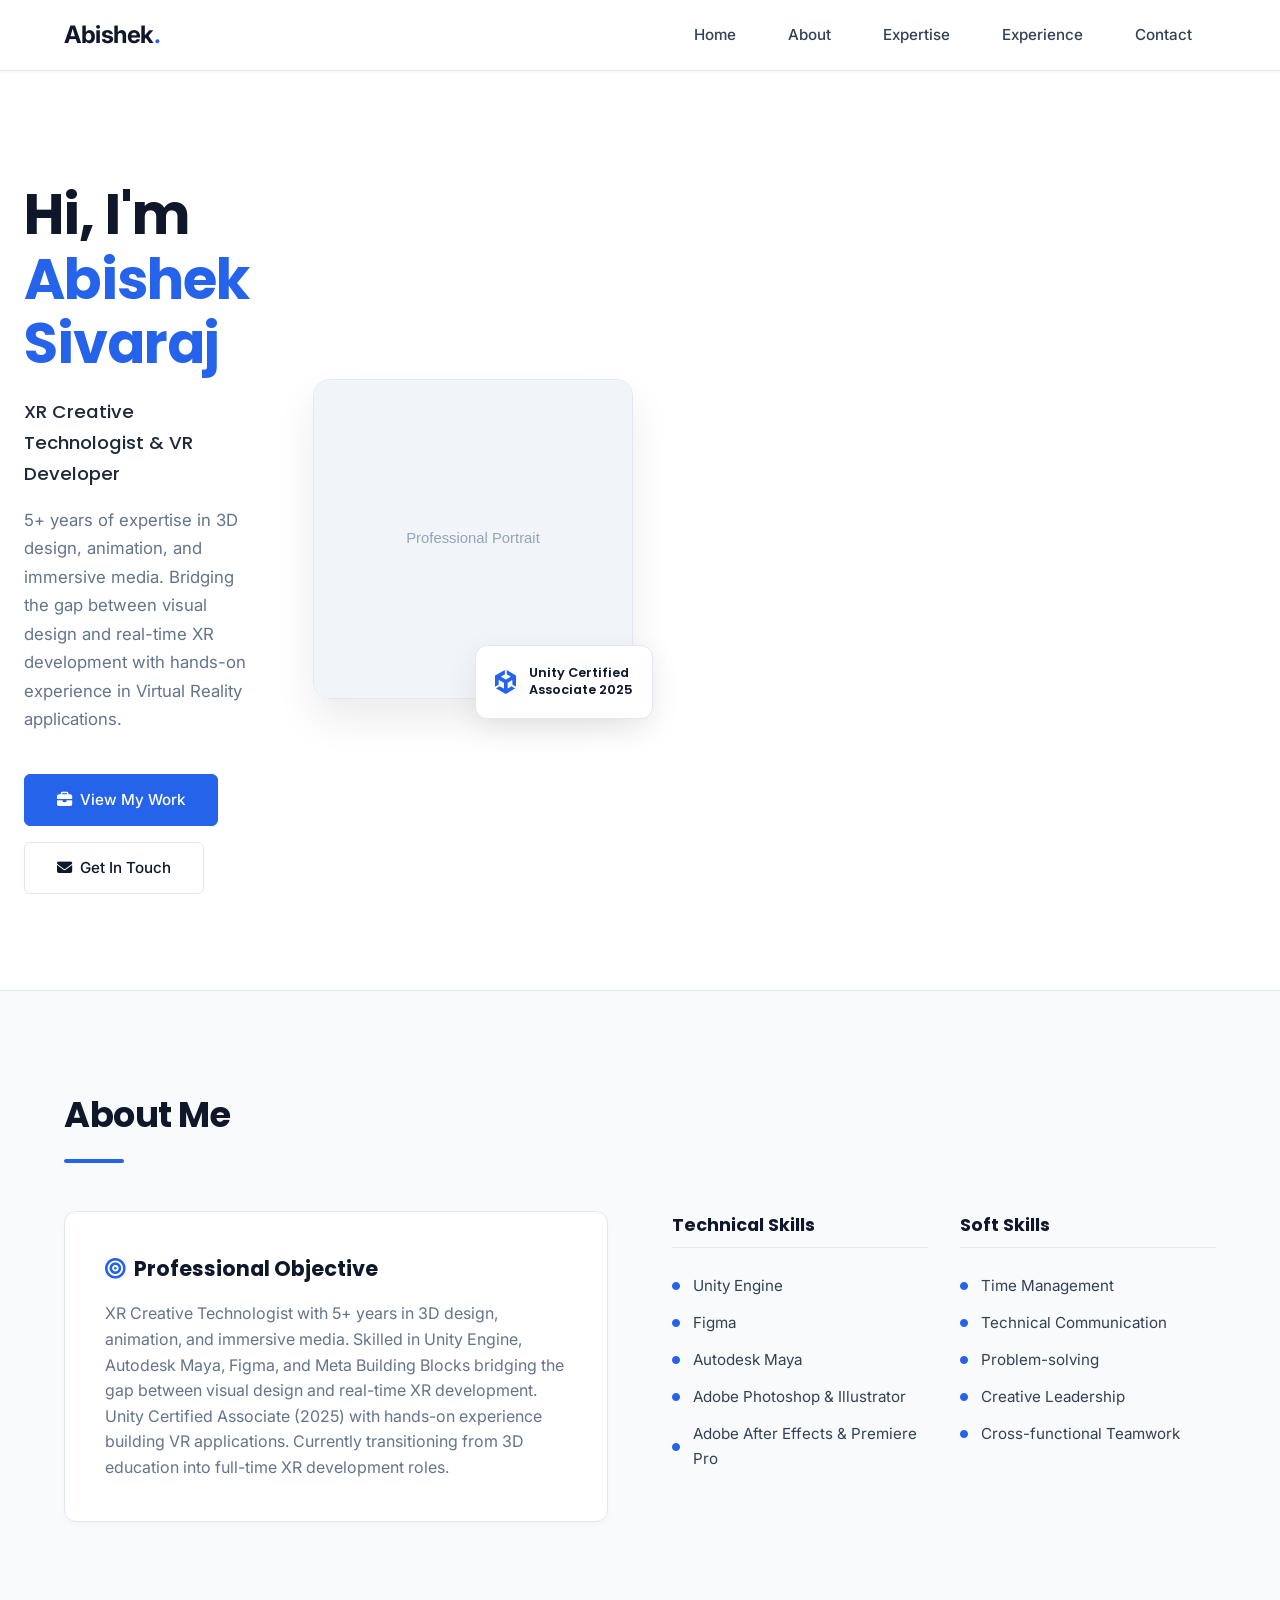
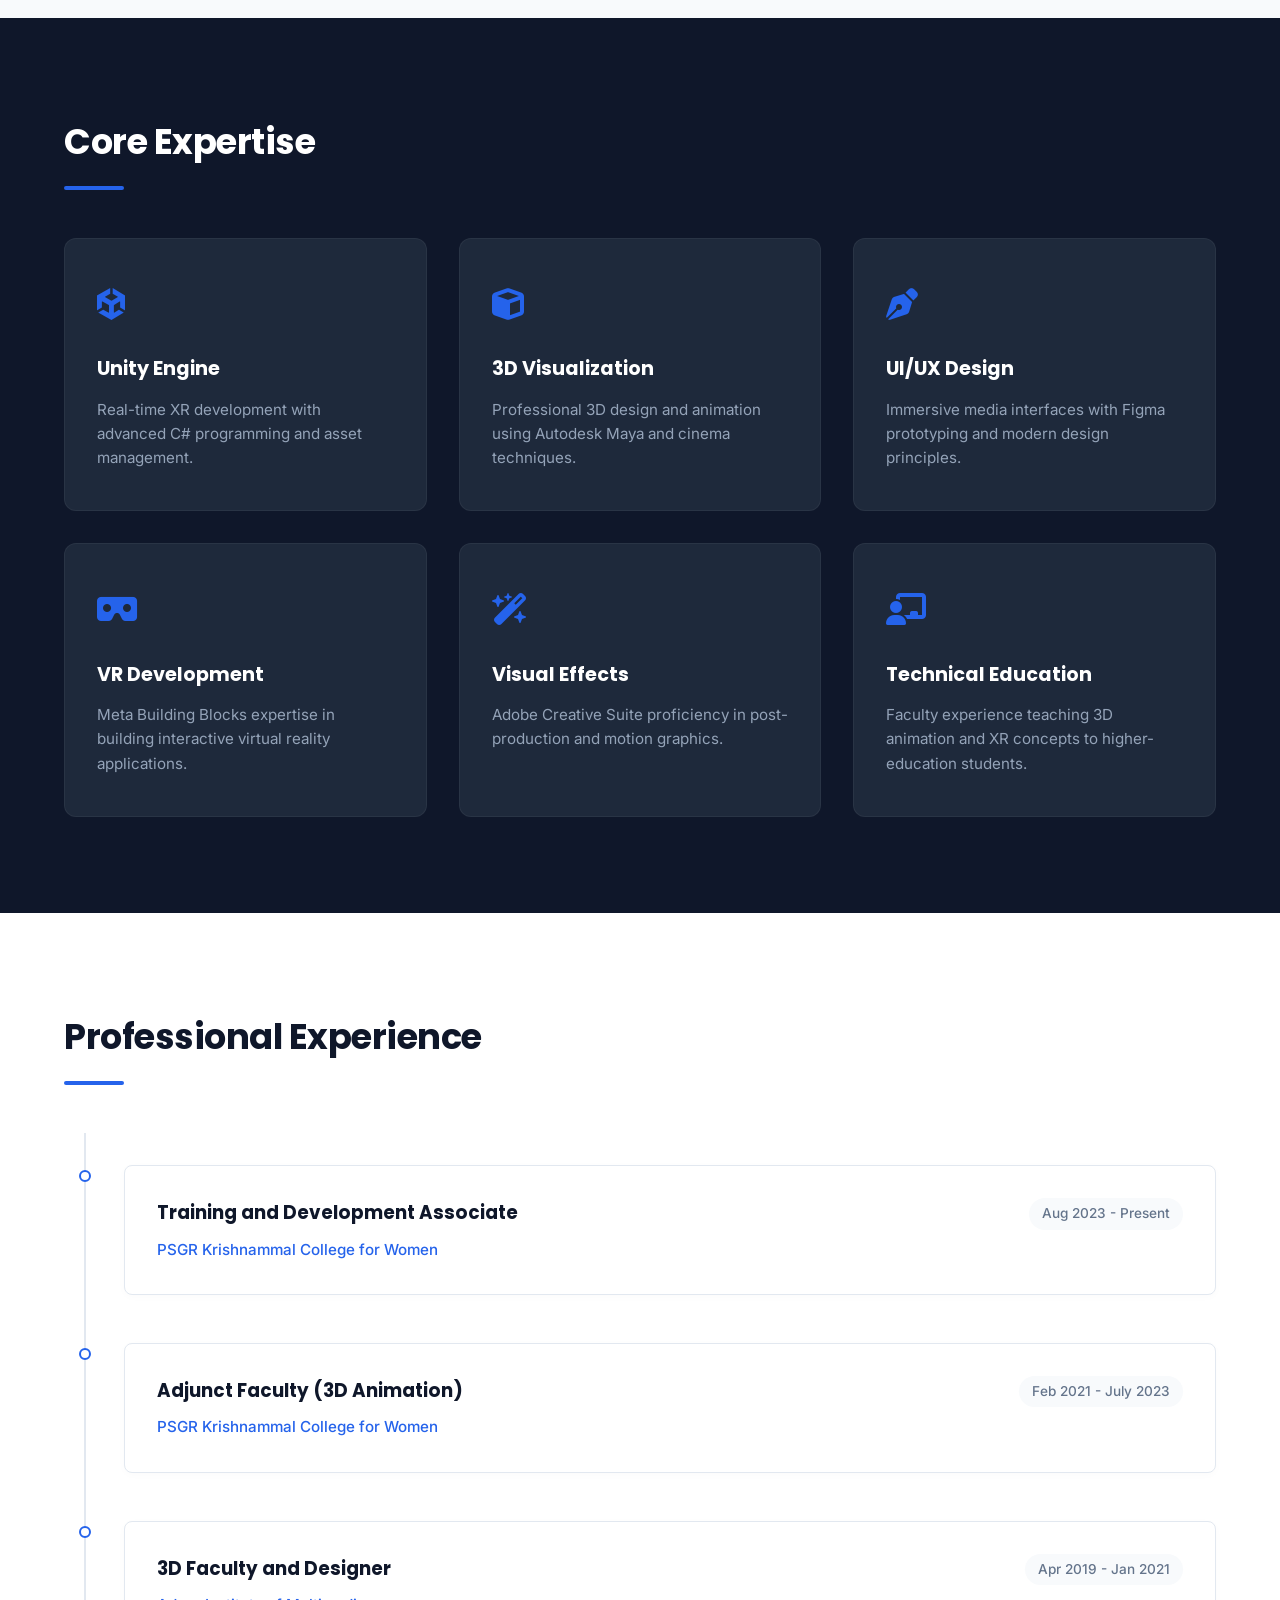
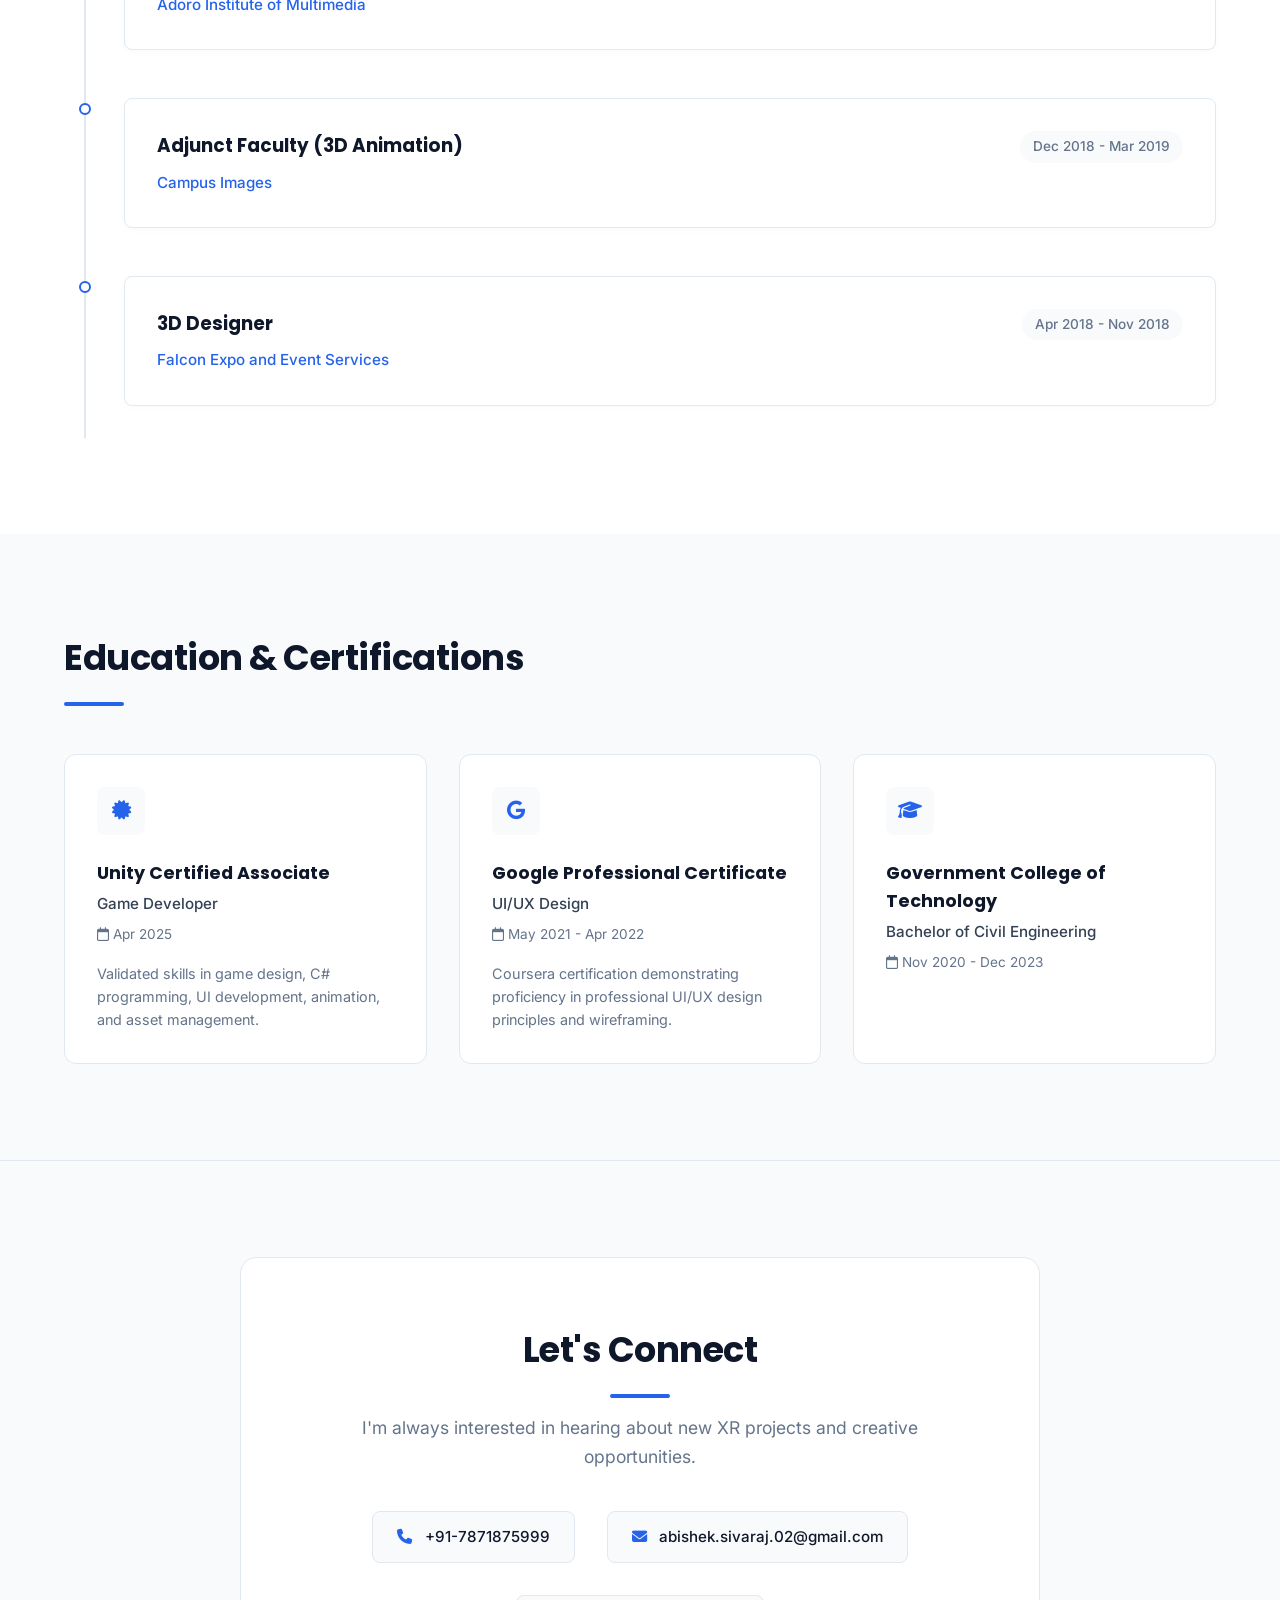
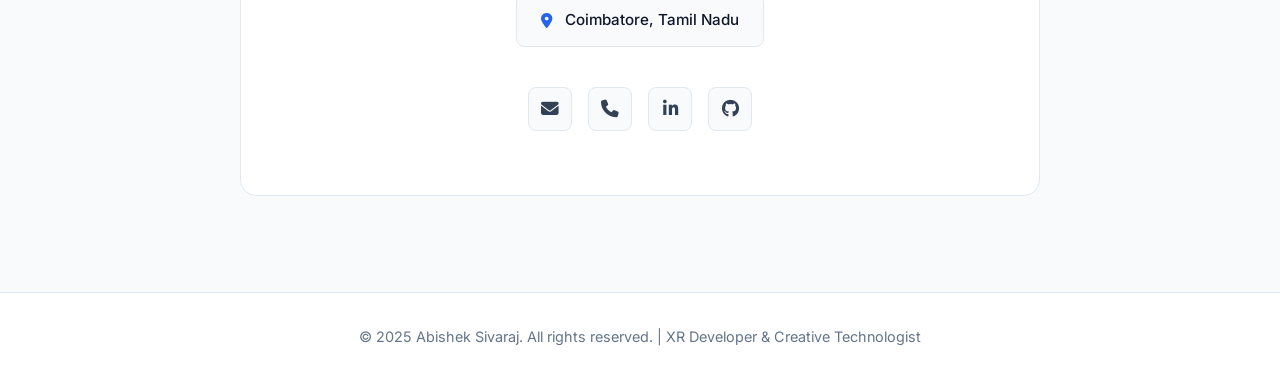
==== commit a0e5cf1f: "index.html" ====
--- a/index.html
+++ b/index.html
@@ -4,7 +4,8 @@
     <meta charset="UTF-8">
     <meta name="viewport" content="width=device-width, initial-scale=1.0">
     <title>Abishek Sivaraj - XR Developer & UI/UX Designer</title>
-    <link href="https://fonts.googleapis.com/css2?family=Space+Mono:wght@400;700&family=Poppins:wght@300;400;500;600;700&display=swap" rel="stylesheet">
+    <link href="https://fonts.googleapis.com/css2?family=Inter:wght@300;400;500;600&family=Poppins:wght@500;600;700&display=swap" rel="stylesheet">
+    <link rel="stylesheet" href="https://cdnjs.cloudflare.com/ajax/libs/font-awesome/6.4.0/css/all.min.css">
     <style>
         * {
             margin: 0;
@@ -13,40 +14,44 @@
         }
 
         :root {
-            --primary: #0066FF;
-            --secondary: #FF4D6D;
-            --dark: #0A0E27;
-            --light: #F8F9FF;
-            --accent: #00D9FF;
-            --text: #1A1A2E;
-            --border: #E0E0E8;
-            --success: #00D084;
+            --primary: #2563EB;     /* Professional Blue */
+            --primary-dark: #1D4ED8;
+            --dark: #0F172A;        /* Slate 900 */
+            --dark-light: #1E293B;  /* Slate 800 */
+            --light: #F8FAFC;       /* Slate 50 */
+            --text: #334155;        /* Slate 700 */
+            --text-light: #64748B;  /* Slate 500 */
+            --border: #E2E8F0;      /* Slate 200 */
         }
 
         body {
-            font-family: 'Poppins', sans-serif;
+            font-family: 'Inter', sans-serif;
             color: var(--text);
-            background: linear-gradient(135deg, #f5f7fa 0%, #c3cfe2 100%);
+            background-color: var(--light);
             line-height: 1.6;
             overflow-x: hidden;
+        }
+
+        h1, h2, h3, h4, h5, h6, .nav-link {
+            font-family: 'Poppins', sans-serif;
         }
 
         .container {
             max-width: 1200px;
             margin: 0 auto;
-            padding: 0 20px;
+            padding: 0 24px;
         }
 
         /* Header & Navigation */
         header {
-            background: rgba(255, 255, 255, 0.95);
+            background: rgba(255, 255, 255, 0.98);
             backdrop-filter: blur(10px);
             position: sticky;
             top: 0;
             z-index: 1000;
             border-bottom: 1px solid var(--border);
             padding: 1rem 0;
-            box-shadow: 0 2px 20px rgba(0, 0, 0, 0.05);
+            box-shadow: 0 1px 3px rgba(0, 0, 0, 0.05);
         }
 
         .header-content {
@@ -58,10 +63,12 @@
         .logo {
             font-size: 1.5rem;
             font-weight: 700;
-            background: linear-gradient(135deg, var(--primary) 0%, var(--secondary) 100%);
-            -webkit-background-clip: text;
-            -webkit-text-fill-color: transparent;
-            background-clip: text;
+            color: var(--dark);
+            letter-spacing: -0.5px;
+        }
+
+        .logo span {
+            color: var(--primary);
         }
 
         nav a {
@@ -72,6 +79,10 @@
             font-size: 0.95rem;
             transition: color 0.3s ease;
             position: relative;
+        }
+
+        nav a:hover {
+            color: var(--primary);
         }
 
         nav a::after {
@@ -95,43 +106,37 @@
             grid-template-columns: 1fr 1fr;
             gap: 4rem;
             align-items: center;
-            padding: 6rem 0;
-            position: relative;
-            overflow: hidden;
-        }
-
-        .hero::before {
-            content: '';
-            position: absolute;
-            top: -50%;
-            right: -20%;
-            width: 500px;
-            height: 500px;
-            background: radial-gradient(circle, var(--primary) 0%, transparent 70%);
-            opacity: 0.1;
-            z-index: -1;
+            padding: 7rem 0 6rem 0;
+            background: white;
+            border-bottom: 1px solid var(--border);
         }
 
         .hero-content h1 {
             font-size: 3.5rem;
             font-weight: 700;
-            line-height: 1.1;
+            line-height: 1.15;
+            margin-bottom: 1.2rem;
+            color: var(--dark);
+            letter-spacing: -1px;
+        }
+
+        .hero-content h1 .gradient {
+            color: var(--primary);
+        }
+
+        .hero-content .subtitle {
+            font-size: 1.15rem;
+            font-weight: 500;
+            color: var(--dark-light);
             margin-bottom: 1rem;
-            color: var(--dark);
-        }
-
-        .hero-content h1 .gradient {
-            background: linear-gradient(135deg, var(--primary) 0%, var(--secondary) 100%);
-            -webkit-background-clip: text;
-            -webkit-text-fill-color: transparent;
-            background-clip: text;
+            font-family: 'Poppins', sans-serif;
         }
 
         .hero-content p {
-            font-size: 1.1rem;
-            color: #555;
-            margin-bottom: 2rem;
-            line-height: 1.8;
+            font-size: 1.05rem;
+            color: var(--text-light);
+            margin-bottom: 2.5rem;
+            line-height: 1.7;
         }
 
         .cta-buttons {
@@ -141,151 +146,157 @@
         }
 
         .btn {
-            padding: 0.75rem 2rem;
-            border-radius: 8px;
+            padding: 0.8rem 2rem;
+            border-radius: 6px;
             text-decoration: none;
-            font-weight: 600;
-            transition: all 0.3s ease;
-            border: 2px solid transparent;
+            font-weight: 500;
+            transition: all 0.2s ease;
             cursor: pointer;
             font-size: 0.95rem;
+            font-family: 'Inter', sans-serif;
+            display: inline-flex;
+            align-items: center;
+            gap: 0.5rem;
         }
 
         .btn-primary {
-            background: linear-gradient(135deg, var(--primary) 0%, var(--secondary) 100%);
-            color: white;
-            box-shadow: 0 10px 30px rgba(0, 102, 255, 0.3);
-        }
-
-        .btn-primary:hover {
-            transform: translateY(-3px);
-            box-shadow: 0 15px 40px rgba(0, 102, 255, 0.4);
-        }
-
-        .btn-secondary {
-            background: transparent;
-            color: var(--primary);
-            border: 2px solid var(--primary);
-        }
-
-        .btn-secondary:hover {
             background: var(--primary);
             color: white;
+            border: 1px solid var(--primary);
+        }
+
+        .btn-primary:hover {
+            background: var(--primary-dark);
+            transform: translateY(-2px);
+            box-shadow: 0 4px 12px rgba(37, 99, 235, 0.2);
+        }
+
+        .btn-secondary {
+            background: white;
+            color: var(--dark);
+            border: 1px solid var(--border);
+        }
+
+        .btn-secondary:hover {
+            border-color: var(--dark);
+            color: var(--dark);
+            transform: translateY(-2px);
         }
 
         .hero-image {
-            position: relative;
             display: flex;
             justify-content: center;
             align-items: center;
+            position: relative;
         }
 
         .profile-wrapper {
             position: relative;
-            width: 300px;
-            height: 300px;
-            animation: float 3s ease-in-out infinite;
-        }
-
-        @keyframes float {
-            0%, 100% {
-                transform: translateY(0px);
-            }
-            50% {
-                transform: translateY(-20px);
-            }
+            width: 320px;
+            height: 320px;
         }
 
         .profile-photo {
             width: 100%;
             height: 100%;
-            border-radius: 20px;
+            border-radius: 16px;
             object-fit: cover;
-            box-shadow: 0 20px 60px rgba(0, 102, 255, 0.2);
-            border: 3px solid white;
+            box-shadow: 0 20px 40px rgba(0, 0, 0, 0.08);
+            border: 1px solid var(--border);
         }
 
         .badge {
             position: absolute;
-            bottom: 20px;
+            bottom: -20px;
             right: -20px;
             background: white;
-            padding: 1rem;
+            padding: 1.2rem;
             border-radius: 12px;
-            box-shadow: 0 10px 40px rgba(0, 0, 0, 0.1);
+            box-shadow: 0 10px 30px rgba(0, 0, 0, 0.08);
             text-align: center;
-            animation: slideIn 0.6s ease 0.3s backwards;
-        }
-
-        @keyframes slideIn {
-            from {
-                opacity: 0;
-                transform: translateX(30px);
-            }
-            to {
-                opacity: 1;
-                transform: translateX(0);
-            }
-        }
-
-        .badge img {
-            width: 80px;
-            margin-bottom: 0.5rem;
+            border: 1px solid var(--border);
+            display: flex;
+            align-items: center;
+            gap: 0.8rem;
+        }
+
+        .badge i {
+            font-size: 1.5rem;
+            color: var(--primary);
         }
 
         .badge-text {
-            font-size: 0.75rem;
+            font-size: 0.8rem;
             font-weight: 600;
-            color: var(--primary);
+            color: var(--dark);
+            text-align: left;
+            font-family: 'Poppins', sans-serif;
+            line-height: 1.3;
+        }
+
+        /* Common Section Styles */
+        section {
+            padding: 6rem 0;
+        }
+
+        .section-title {
+            font-size: 2.2rem;
+            font-weight: 700;
+            margin-bottom: 3rem;
+            color: var(--dark);
+            letter-spacing: -0.5px;
+        }
+
+        .section-title::after {
+            content: '';
+            display: block;
+            width: 60px;
+            height: 4px;
+            background: var(--primary);
+            margin-top: 1rem;
+            border-radius: 2px;
+        }
+
+        .section-title.center {
+            text-align: center;
+        }
+        
+        .section-title.center::after {
+            margin: 1rem auto 0;
         }
 
         /* About Section */
-        .about {
-            background: white;
-            padding: 6rem 0;
-            border-top: 1px solid var(--border);
-            border-bottom: 1px solid var(--border);
-        }
-
-        .section-title {
-            font-size: 2.5rem;
-            font-weight: 700;
-            text-align: center;
-            margin-bottom: 1rem;
-            color: var(--dark);
-        }
-
-        .section-subtitle {
-            text-align: center;
-            color: #888;
-            margin-bottom: 4rem;
-            font-size: 1.05rem;
-        }
-
         .about-grid {
             display: grid;
             grid-template-columns: 1fr 1fr;
             gap: 4rem;
-            align-items: center;
+            align-items: start;
         }
 
         .objective-box {
-            background: linear-gradient(135deg, var(--light) 0%, rgba(0, 102, 255, 0.05) 100%);
-            padding: 2rem;
+            background: white;
+            padding: 2.5rem;
             border-radius: 12px;
-            border-left: 4px solid var(--primary);
+            border: 1px solid var(--border);
+            box-shadow: 0 4px 6px rgba(0, 0, 0, 0.02);
         }
 
         .objective-box h3 {
-            color: var(--primary);
+            color: var(--dark);
             font-size: 1.3rem;
             margin-bottom: 1rem;
+            display: flex;
+            align-items: center;
+            gap: 0.5rem;
+        }
+
+        .objective-box h3 i {
+            color: var(--primary);
         }
 
         .objective-box p {
-            color: #555;
-            line-height: 1.8;
-            font-size: 0.95rem;
+            color: var(--text-light);
+            font-size: 1rem;
         }
 
         .skills-grid {
@@ -295,9 +306,11 @@
         }
 
         .skill-category h4 {
-            color: var(--primary);
-            margin-bottom: 1rem;
+            color: var(--dark);
+            margin-bottom: 1.2rem;
             font-size: 1.1rem;
+            border-bottom: 1px solid var(--border);
+            padding-bottom: 0.5rem;
         }
 
         .skill-list {
@@ -305,330 +318,349 @@
         }
 
         .skill-list li {
-            padding: 0.5rem 0;
-            color: #555;
+            padding: 0.4rem 0;
+            color: var(--text);
             display: flex;
             align-items: center;
-        }
-
-        .skill-list li::before {
-            content: '◆';
-            color: var(--secondary);
+            font-size: 0.95rem;
+        }
+
+        .skill-list li i {
+            color: var(--primary);
             margin-right: 0.8rem;
-            font-size: 0.8rem;
+            font-size: 0.5rem;
         }
 
         /* Expertise Section */
         .expertise {
-            padding: 6rem 0;
-            background: linear-gradient(135deg, var(--dark) 0%, #1a1a3e 100%);
+            background: var(--dark);
+            color: white;
+        }
+
+        .expertise .section-title {
             color: white;
         }
 
         .expertise-grid {
             display: grid;
-            grid-template-columns: repeat(auto-fit, minmax(200px, 1fr));
+            grid-template-columns: repeat(auto-fit, minmax(280px, 1fr));
             gap: 2rem;
         }
 
         .expertise-card {
-            background: rgba(255, 255, 255, 0.05);
-            padding: 2rem;
+            background: var(--dark-light);
+            padding: 2.5rem 2rem;
             border-radius: 12px;
-            border: 1px solid rgba(255, 255, 255, 0.1);
-            text-align: center;
+            border: 1px solid rgba(255,255,255,0.05);
             transition: all 0.3s ease;
-            backdrop-filter: blur(10px);
         }
 
         .expertise-card:hover {
-            background: rgba(255, 255, 255, 0.1);
-            border-color: var(--primary);
-            transform: translateY(-8px);
+            transform: translateY(-5px);
+            border-color: rgba(255,255,255,0.15);
+            box-shadow: 0 10px 30px rgba(0,0,0,0.2);
+        }
+
+        .expertise-icon {
+            font-size: 2rem;
+            color: var(--primary);
+            margin-bottom: 1.5rem;
         }
 
         .expertise-card h3 {
-            font-size: 1.3rem;
-            margin-bottom: 0.5rem;
-            color: var(--accent);
+            font-size: 1.2rem;
+            margin-bottom: 0.8rem;
+            color: white;
+        }
+
+        .expertise-card p {
+            color: #94A3B8;
+            font-size: 0.95rem;
         }
 
         /* Experience Section */
         .experience {
-            padding: 6rem 0;
             background: white;
         }
 
         .timeline {
             position: relative;
-            padding: 0;
+            padding: 2rem 0;
         }
 
         .timeline::before {
             content: '';
             position: absolute;
-            left: 50%;
-            transform: translateX(-50%);
-            width: 3px;
+            left: 20px;
+            top: 0;
+            width: 2px;
             height: 100%;
-            background: linear-gradient(180deg, var(--primary) 0%, var(--secondary) 100%);
+            background: var(--border);
         }
 
         .timeline-item {
+            position: relative;
             margin-bottom: 3rem;
-            position: relative;
-        }
-
-        .timeline-item:nth-child(odd) .timeline-content {
-            margin-left: 0;
-            margin-right: 52%;
-            text-align: right;
-        }
-
-        .timeline-item:nth-child(even) .timeline-content {
-            margin-left: 52%;
-            margin-right: 0;
-            text-align: left;
+            padding-left: 60px;
+        }
+
+        .timeline-item:last-child {
+            margin-bottom: 0;
         }
 
         .timeline-dot {
             position: absolute;
-            left: 50%;
-            transform: translateX(-50%);
-            width: 20px;
-            height: 20px;
+            left: 15px;
+            top: 5px;
+            width: 12px;
+            height: 12px;
             background: white;
-            border: 4px solid var(--primary);
+            border: 2px solid var(--primary);
             border-radius: 50%;
-            top: 0;
+            z-index: 1;
         }
 
         .timeline-content {
             background: white;
-            padding: 1.5rem;
+            padding: 2rem;
             border-radius: 8px;
             border: 1px solid var(--border);
-            box-shadow: 0 5px 20px rgba(0, 0, 0, 0.05);
+            box-shadow: 0 2px 8px rgba(0, 0, 0, 0.02);
+            transition: transform 0.2s ease;
+        }
+
+        .timeline-content:hover {
+            transform: translateX(5px);
+            border-color: #CBD5E1;
+        }
+
+        .timeline-header {
+            display: flex;
+            justify-content: space-between;
+            align-items: flex-start;
+            margin-bottom: 0.5rem;
+            flex-wrap: wrap;
+            gap: 1rem;
         }
 
         .timeline-content h4 {
+            color: var(--dark);
+            font-size: 1.15rem;
+        }
+
+        .timeline-content .duration {
+            color: var(--text-light);
+            font-size: 0.85rem;
+            font-family: 'Inter', sans-serif;
+            background: var(--light);
+            padding: 0.3rem 0.8rem;
+            border-radius: 20px;
+            font-weight: 500;
+        }
+
+        .timeline-content .company {
             color: var(--primary);
-            margin-bottom: 0.5rem;
-            font-size: 1.1rem;
-        }
-
-        .timeline-content .company {
-            color: var(--secondary);
-            font-weight: 600;
-            margin-bottom: 0.5rem;
-        }
-
-        .timeline-content .duration {
-            color: #999;
-            font-size: 0.85rem;
-            margin-bottom: 1rem;
-        }
-
-        /* Certifications */
-        .certifications {
-            padding: 6rem 0;
-            background: linear-gradient(135deg, rgba(0, 102, 255, 0.05) 0%, rgba(255, 77, 109, 0.05) 100%);
-        }
-
-        .cert-grid {
+            font-weight: 500;
+            font-size: 0.95rem;
+        }
+
+        /* Education & Certifications */
+        .edu-cert-grid {
             display: grid;
-            grid-template-columns: repeat(auto-fit, minmax(250px, 1fr));
+            grid-template-columns: repeat(auto-fit, minmax(300px, 1fr));
             gap: 2rem;
         }
 
-        .cert-card {
+        .card {
             background: white;
             padding: 2rem;
             border-radius: 12px;
-            border: 2px solid var(--border);
-            text-align: center;
+            border: 1px solid var(--border);
             transition: all 0.3s ease;
         }
 
-        .cert-card:hover {
-            border-color: var(--primary);
-            box-shadow: 0 10px 40px rgba(0, 102, 255, 0.15);
-            transform: translateY(-5px);
-        }
-
-        .cert-icon {
-            font-size: 2.5rem;
+        .card:hover {
+            box-shadow: 0 10px 25px rgba(0, 0, 0, 0.05);
+            border-color: #CBD5E1;
+        }
+
+        .card-icon {
+            width: 48px;
+            height: 48px;
+            background: var(--light);
+            border-radius: 8px;
+            display: flex;
+            align-items: center;
+            justify-content: center;
+            color: var(--primary);
+            font-size: 1.2rem;
+            margin-bottom: 1.5rem;
+        }
+
+        .card h4 {
+            color: var(--dark);
+            margin-bottom: 0.3rem;
+            font-size: 1.1rem;
+        }
+
+        .card .subtitle {
+            color: var(--text);
+            font-weight: 500;
+            margin-bottom: 0.5rem;
+            font-size: 0.95rem;
+        }
+
+        .card .meta {
+            color: var(--text-light);
+            font-size: 0.85rem;
             margin-bottom: 1rem;
         }
 
-        .cert-card h4 {
-            color: var(--primary);
-            margin-bottom: 0.5rem;
-        }
-
-        .cert-card p {
-            color: #888;
+        .card p {
+            color: var(--text-light);
             font-size: 0.9rem;
-        }
-
-        /* Education */
-        .education {
-            padding: 6rem 0;
-            background: white;
-        }
-
-        .edu-grid {
-            display: grid;
-            grid-template-columns: repeat(auto-fit, minmax(280px, 1fr));
-            gap: 2rem;
-        }
-
-        .edu-card {
-            background: linear-gradient(135deg, var(--light) 0%, rgba(0, 102, 255, 0.08) 100%);
-            padding: 2rem;
-            border-radius: 12px;
-            border-left: 4px solid var(--primary);
-        }
-
-        .edu-card h4 {
-            color: var(--primary);
-            margin-bottom: 0.5rem;
-            font-size: 1.1rem;
-        }
-
-        .edu-card .degree {
-            color: var(--dark);
-            font-weight: 600;
-            margin-bottom: 0.5rem;
-        }
-
-        .edu-card .duration {
-            color: #999;
-            font-size: 0.85rem;
         }
 
         /* Contact Section */
         .contact {
-            padding: 6rem 0;
-            background: linear-gradient(135deg, var(--dark) 0%, #1a1a3e 100%);
-            color: white;
+            background: var(--light);
+            border-top: 1px solid var(--border);
+        }
+
+        .contact-wrapper {
+            background: white;
+            padding: 4rem;
+            border-radius: 16px;
+            border: 1px solid var(--border);
             text-align: center;
-        }
-
-        .contact h2 {
-            font-size: 2.5rem;
-            margin-bottom: 2rem;
-        }
-
+            max-width: 800px;
+            margin: 0 auto;
+        }
+
+        .contact-wrapper p {
+            color: var(--text-light);
+            margin-bottom: 2.5rem;
+            font-size: 1.1rem;
+        }
+        
         .contact-info {
             display: flex;
             justify-content: center;
-            gap: 3rem;
+            gap: 2rem;
             flex-wrap: wrap;
-            margin-bottom: 3rem;
+            margin-bottom: 2.5rem;
         }
 
         .contact-item {
             display: flex;
             align-items: center;
+            gap: 0.8rem;
+            color: var(--dark);
+            font-weight: 500;
+            background: var(--light);
+            padding: 0.8rem 1.5rem;
+            border-radius: 8px;
+            font-size: 0.95rem;
+            border: 1px solid var(--border);
+        }
+
+        .contact-item i {
+            color: var(--primary);
+        }
+
+        .social-links {
+            display: flex;
+            justify-content: center;
             gap: 1rem;
-        }
-
-        .contact-item strong {
-            font-size: 0.95rem;
-        }
-
-        .social-links {
-            display: flex;
-            justify-content: center;
-            gap: 1.5rem;
         }
 
         .social-links a {
             display: inline-flex;
-            width: 50px;
-            height: 50px;
+            width: 44px;
+            height: 44px;
             align-items: center;
             justify-content: center;
-            background: rgba(255, 255, 255, 0.1);
-            border: 2px solid rgba(255, 255, 255, 0.2);
-            border-radius: 50%;
-            color: white;
+            background: var(--light);
+            border: 1px solid var(--border);
+            border-radius: 8px;
+            color: var(--text);
             text-decoration: none;
-            transition: all 0.3s ease;
-            font-size: 1.2rem;
+            transition: all 0.2s ease;
+            font-size: 1.1rem;
         }
 
         .social-links a:hover {
             background: var(--primary);
+            color: white;
             border-color: var(--primary);
-            transform: translateY(-5px);
+            transform: translateY(-3px);
         }
 
         /* Footer */
         footer {
-            background: var(--dark);
-            color: white;
+            background: white;
+            color: var(--text-light);
             padding: 2rem 0;
             text-align: center;
-            border-top: 1px solid rgba(255, 255, 255, 0.1);
+            border-top: 1px solid var(--border);
+            font-size: 0.9rem;
         }
 
         /* Responsive */
-        @media (max-width: 768px) {
+        @media (max-width: 900px) {
             .hero {
                 grid-template-columns: 1fr;
+                text-align: center;
                 padding: 4rem 0;
             }
 
             .hero-content h1 {
-                font-size: 2.5rem;
+                font-size: 2.8rem;
+            }
+
+            .cta-buttons {
+                justify-content: center;
             }
 
             .about-grid {
                 grid-template-columns: 1fr;
-                gap: 2rem;
             }
 
-            .skills-grid {
-                grid-template-columns: 1fr;
+            .section-title::after {
+                margin-left: auto;
+                margin-right: auto;
             }
 
+            .section-title {
+                text-align: center;
+            }
+        }
+
+        @media (max-width: 600px) {
             nav {
                 display: none;
             }
 
-            .timeline::before {
-                left: 0;
-            }
-
-            .timeline-item:nth-child(odd) .timeline-content,
-            .timeline-item:nth-child(even) .timeline-content {
-                margin-left: 50px;
-                margin-right: 0;
-                text-align: left;
-            }
-
-            .timeline-dot {
-                left: -8px;
+            .contact-wrapper {
+                padding: 2rem;
             }
 
             .contact-info {
                 flex-direction: column;
-                gap: 1.5rem;
+                gap: 1rem;
             }
         }
     </style>
 </head>
 <body>
-    <!-- Header -->
     <header>
         <div class="container">
             <div class="header-content">
-                <div class="logo">AS</div>
+                <div class="logo">Abishek<span>.</span></div>
                 <nav>
                     <a href="#home">Home</a>
                     <a href="#about">About</a>
+                    <a href="#expertise">Expertise</a>
                     <a href="#experience">Experience</a>
                     <a href="#contact">Contact</a>
                 </nav>
@@ -636,23 +668,22 @@
         </div>
     </header>
 
-    <!-- Hero Section -->
     <section class="hero" id="home">
         <div class="container" style="display: grid; grid-template-columns: 1fr 1fr; gap: 4rem; align-items: center; width: 100%;">
             <div class="hero-content">
                 <h1>Hi, I'm <span class="gradient">Abishek Sivaraj</span></h1>
-                <p>XR Creative Technologist | Unity XR Developer | UI/UX for Immersive Media | 3D Visualizer</p>
-                <p style="font-size: 0.95rem; color: #777;">5+ years of expertise in 3D design, animation, and immersive media. Bridging the gap between visual design and real-time XR development with hands-on experience in AR/VR applications.</p>
+                <p class="subtitle">XR Creative Technologist & VR Developer</p>
+                <p>5+ years of expertise in 3D design, animation, and immersive media. Bridging the gap between visual design and real-time XR development with hands-on experience in Virtual Reality applications.</p>
                 <div class="cta-buttons">
-                    <a href="#experience" class="btn btn-primary">View My Work</a>
-                    <a href="#contact" class="btn btn-secondary">Get In Touch</a>
+                    <a href="#experience" class="btn btn-primary"><i class="fa-solid fa-briefcase"></i> View My Work</a>
+                    <a href="#contact" class="btn btn-secondary"><i class="fa-solid fa-envelope"></i> Get In Touch</a>
                 </div>
             </div>
             <div class="hero-image">
                 <div class="profile-wrapper">
-                    <img src="data:image/svg+xml,%3Csvg xmlns='http://www.w3.org/2000/svg' viewBox='0 0 300 300'%3E%3Crect fill='%23E0E0E8' width='300' height='300'/%3E%3Ctext x='50%' y='50%' font-size='16' fill='%23999' text-anchor='middle' dominant-baseline='middle'%3EProfile Photo%3C/text%3E%3C/svg%3E" alt="Abishek Sivaraj" class="profile-photo">
+                    <img src="data:image/svg+xml,%3Csvg xmlns='http://www.w3.org/2000/svg' viewBox='0 0 300 300'%3E%3Crect fill='%23F1F5F9' width='300' height='300'/%3E%3Ctext x='50%' y='50%' font-family='sans-serif' font-size='14' fill='%2394A3B8' text-anchor='middle' dominant-baseline='middle'%3EProfessional Portrait%3C/text%3E%3C/svg%3E" alt="Abishek Sivaraj" class="profile-photo">
                     <div class="badge">
-                        <div style="font-size: 2rem;">✓</div>
+                        <i class="fa-brands fa-unity"></i>
                         <div class="badge-text">Unity Certified<br>Associate 2025</div>
                     </div>
                 </div>
@@ -660,38 +691,33 @@
         </div>
     </section>
 
-    <!-- About Section -->
-    <section class="about" id="about">
+    <section id="about">
         <div class="container">
             <h2 class="section-title">About Me</h2>
             <div class="about-grid">
                 <div class="objective-box">
-                    <h3>Professional Objective</h3>
-                    <p>XR Creative Technologist with 5+ years in 3D design, animation, and immersive media. Skilled in Unity Engine, Autodesk Maya, Figma, and Meta Building Blocks bridging the gap between visual design and real-time XR development. Unity Certified Associate (2025) with hands-on experience building AR/VR applications. Currently transitioning from 3D education into full-time XR development roles.</p>
+                    <h3><i class="fa-solid fa-bullseye"></i> Professional Objective</h3>
+                    <p>XR Creative Technologist with 5+ years in 3D design, animation, and immersive media. Skilled in Unity Engine, Autodesk Maya, Figma, and Meta Building Blocks bridging the gap between visual design and real-time XR development. Unity Certified Associate (2025) with hands-on experience building VR applications. Currently transitioning from 3D education into full-time XR development roles.</p>
                 </div>
                 <div class="skills-grid">
                     <div class="skill-category">
                         <h4>Technical Skills</h4>
                         <ul class="skill-list">
-                            <li>Unity Engine</li>
-                            <li>Figma</li>
-                            <li>Autodesk Maya</li>
-                            <li>Adobe Photoshop</li>
-                            <li>Adobe Illustrator</li>
-                            <li>Adobe After Effects</li>
-                            <li>Adobe Premiere Pro</li>
+                            <li><i class="fa-solid fa-circle"></i> Unity Engine</li>
+                            <li><i class="fa-solid fa-circle"></i> Figma</li>
+                            <li><i class="fa-solid fa-circle"></i> Autodesk Maya</li>
+                            <li><i class="fa-solid fa-circle"></i> Adobe Photoshop & Illustrator</li>
+                            <li><i class="fa-solid fa-circle"></i> Adobe After Effects & Premiere Pro</li>
                         </ul>
                     </div>
                     <div class="skill-category">
                         <h4>Soft Skills</h4>
                         <ul class="skill-list">
-                            <li>Time Management</li>
-                            <li>Communication</li>
-                            <li>Adaptability</li>
-                            <li>Problem-solving</li>
-                            <li>Teamwork Skills</li>
-                            <li>Creativity</li>
-                            <li>Leadership</li>
+                            <li><i class="fa-solid fa-circle"></i> Time Management</li>
+                            <li><i class="fa-solid fa-circle"></i> Technical Communication</li>
+                            <li><i class="fa-solid fa-circle"></i> Problem-solving</li>
+                            <li><i class="fa-solid fa-circle"></i> Creative Leadership</li>
+                            <li><i class="fa-solid fa-circle"></i> Cross-functional Teamwork</li>
                         </ul>
                     </div>
                 </div>
@@ -699,40 +725,44 @@
         </div>
     </section>
 
-    <!-- Expertise Section -->
-    <section class="expertise">
+    <section class="expertise" id="expertise">
         <div class="container">
-            <h2 class="section-title" style="color: white; margin-bottom: 4rem;">Core Expertise</h2>
+            <h2 class="section-title">Core Expertise</h2>
             <div class="expertise-grid">
                 <div class="expertise-card">
-                    <h3>🎮 Unity Engine</h3>
-                    <p>Real-time XR development with advanced C# programming and asset management</p>
+                    <div class="expertise-icon"><i class="fa-brands fa-unity"></i></div>
+                    <h3>Unity Engine</h3>
+                    <p>Real-time XR development with advanced C# programming and asset management.</p>
                 </div>
                 <div class="expertise-card">
-                    <h3>🎨 3D Visualization</h3>
-                    <p>Professional 3D design and animation using Autodesk Maya and cinema techniques</p>
+                    <div class="expertise-icon"><i class="fa-solid fa-cube"></i></div>
+                    <h3>3D Visualization</h3>
+                    <p>Professional 3D design and animation using Autodesk Maya and cinema techniques.</p>
                 </div>
                 <div class="expertise-card">
-                    <h3>🖌️ UI/UX Design</h3>
-                    <p>Immersive media interfaces with Figma prototyping and modern design principles</p>
+                    <div class="expertise-icon"><i class="fa-solid fa-pen-nib"></i></div>
+                    <h3>UI/UX Design</h3>
+                    <p>Immersive media interfaces with Figma prototyping and modern design principles.</p>
                 </div>
                 <div class="expertise-card">
-                    <h3>🥽 AR/VR Development</h3>
-                    <p>Meta Building Blocks expertise in building interactive XR applications</p>
+                    <div class="expertise-icon"><i class="fa-solid fa-vr-cardboard"></i></div>
+                    <h3>VR Development</h3>
+                    <p>Meta Building Blocks expertise in building interactive virtual reality applications.</p>
                 </div>
                 <div class="expertise-card">
-                    <h3>🎬 Visual Effects</h3>
-                    <p>Adobe Creative Suite proficiency in post-production and motion graphics</p>
+                    <div class="expertise-icon"><i class="fa-solid fa-wand-magic-sparkles"></i></div>
+                    <h3>Visual Effects</h3>
+                    <p>Adobe Creative Suite proficiency in post-production and motion graphics.</p>
                 </div>
                 <div class="expertise-card">
-                    <h3>📚 Technical Education</h3>
-                    <p>Faculty experience teaching 3D animation and XR concepts to students</p>
+                    <div class="expertise-icon"><i class="fa-solid fa-chalkboard-user"></i></div>
+                    <h3>Technical Education</h3>
+                    <p>Faculty experience teaching 3D animation and XR concepts to higher-education students.</p>
                 </div>
             </div>
         </div>
     </section>
 
-    <!-- Experience Section -->
     <section class="experience" id="experience">
         <div class="container">
             <h2 class="section-title">Professional Experience</h2>
@@ -740,140 +770,124 @@
                 <div class="timeline-item">
                     <div class="timeline-dot"></div>
                     <div class="timeline-content">
-                        <h4>Training and Development Associate</h4>
+                        <div class="timeline-header">
+                            <h4>Training and Development Associate</h4>
+                            <span class="duration">Aug 2023 - Present</span>
+                        </div>
                         <p class="company">PSGR Krishnammal College for Women</p>
-                        <p class="duration">Aug 2023 - Till Date</p>
                     </div>
                 </div>
 
                 <div class="timeline-item">
                     <div class="timeline-dot"></div>
                     <div class="timeline-content">
-                        <h4>Adjunct Faculty (3D Animation)</h4>
+                        <div class="timeline-header">
+                            <h4>Adjunct Faculty (3D Animation)</h4>
+                            <span class="duration">Feb 2021 - July 2023</span>
+                        </div>
                         <p class="company">PSGR Krishnammal College for Women</p>
-                        <p class="duration">Feb 2021 - July 2023</p>
                     </div>
                 </div>
 
                 <div class="timeline-item">
                     <div class="timeline-dot"></div>
                     <div class="timeline-content">
-                        <h4>3D Faculty and Designer</h4>
+                        <div class="timeline-header">
+                            <h4>3D Faculty and Designer</h4>
+                            <span class="duration">Apr 2019 - Jan 2021</span>
+                        </div>
                         <p class="company">Adoro Institute of Multimedia</p>
-                        <p class="duration">Apr 2019 - Jan 2021</p>
                     </div>
                 </div>
 
                 <div class="timeline-item">
                     <div class="timeline-dot"></div>
                     <div class="timeline-content">
-                        <h4>Adjunct Faculty (3D Animation)</h4>
+                        <div class="timeline-header">
+                            <h4>Adjunct Faculty (3D Animation)</h4>
+                            <span class="duration">Dec 2018 - Mar 2019</span>
+                        </div>
                         <p class="company">Campus Images</p>
-                        <p class="duration">Dec 2018 - Mar 2019</p>
                     </div>
                 </div>
 
                 <div class="timeline-item">
                     <div class="timeline-dot"></div>
                     <div class="timeline-content">
-                        <h4>3D Designer</h4>
+                        <div class="timeline-header">
+                            <h4>3D Designer</h4>
+                            <span class="duration">Apr 2018 - Nov 2018</span>
+                        </div>
                         <p class="company">Falcon Expo and Event Services</p>
-                        <p class="duration">Apr 2018 - Nov 2018</p>
                     </div>
                 </div>
             </div>
         </div>
     </section>
 
-    <!-- Education Section -->
-    <section class="education">
+    <section style="background: var(--light);">
         <div class="container">
-            <h2 class="section-title">Education</h2>
-            <div class="edu-grid">
-                <div class="edu-card">
-                    <h4>🎓 Government College of Technology</h4>
-                    <p class="degree">Bachelor of Civil Engineering</p>
-                    <p class="duration">Nov 2020 - Dec 2023</p>
-                </div>
-
-                <div class="edu-card">
-                    <h4>🎓 Nandha Polytechnic College</h4>
-                    <p class="degree">Diploma in Civil Engineering</p>
-                    <p class="duration">Jun 2015 - Apr 2017</p>
-                </div>
-
-                <div class="edu-card">
-                    <h4>🎓 Presentation Convent</h4>
-                    <p class="degree">Secondary and High School</p>
-                    <p class="duration">Jun 2011 - Mar 2014</p>
-                </div>
+            <h2 class="section-title">Education & Certifications</h2>
+            <div class="edu-cert-grid">
+                
+                <div class="card">
+                    <div class="card-icon"><i class="fa-solid fa-certificate"></i></div>
+                    <h4>Unity Certified Associate</h4>
+                    <p class="subtitle">Game Developer</p>
+                    <p class="meta"><i class="fa-regular fa-calendar"></i> Apr 2025</p>
+                    <p>Validated skills in game design, C# programming, UI development, animation, and asset management.</p>
+                </div>
+
+                <div class="card">
+                    <div class="card-icon"><i class="fa-brands fa-google"></i></div>
+                    <h4>Google Professional Certificate</h4>
+                    <p class="subtitle">UI/UX Design</p>
+                    <p class="meta"><i class="fa-regular fa-calendar"></i> May 2021 - Apr 2022</p>
+                    <p>Coursera certification demonstrating proficiency in professional UI/UX design principles and wireframing.</p>
+                </div>
+
+                <div class="card">
+                    <div class="card-icon"><i class="fa-solid fa-graduation-cap"></i></div>
+                    <h4>Government College of Technology</h4>
+                    <p class="subtitle">Bachelor of Civil Engineering</p>
+                    <p class="meta"><i class="fa-regular fa-calendar"></i> Nov 2020 - Dec 2023</p>
+                </div>
+
             </div>
         </div>
     </section>
 
-    <!-- Certifications Section -->
-    <section class="certifications">
+    <section class="contact" id="contact">
         <div class="container">
-            <h2 class="section-title">Certifications & Professional Development</h2>
-            <div class="cert-grid">
-                <div class="cert-card">
-                    <div class="cert-icon">🎮</div>
-                    <h4>Unity Certified Associate</h4>
-                    <p>Game Developer</p>
-                    <p style="margin-top: 0.5rem; color: #aaa; font-size: 0.8rem;">Apr 2025</p>
-                    <p style="font-size: 0.85rem; margin-top: 0.5rem;">Validated skills in game design, C# programming, UI development, animation, and asset management</p>
-                </div>
-
-                <div class="cert-card">
-                    <div class="cert-icon">🎨</div>
-                    <h4>Google Professional Certificate</h4>
-                    <p>UI/UX Design</p>
-                    <p style="margin-top: 0.5rem; color: #aaa; font-size: 0.8rem;">May 2021 - Apr 2022</p>
-                    <p style="font-size: 0.85rem; margin-top: 0.5rem;">Coursera certification in professional UI/UX design principles</p>
-                </div>
-
-                <div class="cert-card">
-                    <div class="cert-icon">🎬</div>
-                    <h4>Maya Academy of Advanced Cinematics</h4>
-                    <p>Professional Course in Maya</p>
-                    <p style="margin-top: 0.5rem; color: #aaa; font-size: 0.8rem;">Aug 2017 - Oct 2018</p>
-                    <p style="font-size: 0.85rem; margin-top: 0.5rem;">Advanced 3D animation and cinematography techniques</p>
+            <div class="contact-wrapper">
+                <h2 class="section-title center" style="margin-bottom: 1rem;">Let's Connect</h2>
+                <p>I'm always interested in hearing about new XR projects and creative opportunities.</p>
+                
+                <div class="contact-info">
+                    <div class="contact-item">
+                        <i class="fa-solid fa-phone"></i>
+                        <span>+91-7871875999</span>
+                    </div>
+                    <div class="contact-item">
+                        <i class="fa-solid fa-envelope"></i>
+                        <span>abishek.sivaraj.02@gmail.com</span>
+                    </div>
+                    <div class="contact-item">
+                        <i class="fa-solid fa-location-dot"></i>
+                        <span>Coimbatore, Tamil Nadu</span>
+                    </div>
+                </div>
+
+                <div class="social-links">
+                    <a href="mailto:abishek.sivaraj.02@gmail.com" title="Email"><i class="fa-solid fa-envelope"></i></a>
+                    <a href="tel:+917871875999" title="Call"><i class="fa-solid fa-phone"></i></a>
+                    <a href="#" title="LinkedIn"><i class="fa-brands fa-linkedin-in"></i></a>
+                    <a href="#" title="GitHub"><i class="fa-brands fa-github"></i></a>
                 </div>
             </div>
         </div>
     </section>
 
-    <!-- Contact Section -->
-    <section class="contact" id="contact">
-        <div class="container">
-            <h2>Let's Connect</h2>
-            <p style="font-size: 1.1rem; margin-bottom: 2rem; color: rgba(255, 255, 255, 0.8);">I'm always interested in hearing about new XR projects and creative opportunities.</p>
-            
-            <div class="contact-info">
-                <div class="contact-item">
-                    <span>📞</span>
-                    <strong>+91-7871875999</strong>
-                </div>
-                <div class="contact-item">
-                    <span>📧</span>
-                    <strong>abishek.sivaraj.02@gmail.com</strong>
-                </div>
-                <div class="contact-item">
-                    <span>📍</span>
-                    <strong>Coimbatore, Tamil Nadu - 641004</strong>
-                </div>
-            </div>
-
-            <div class="social-links">
-                <a href="mailto:abishek.sivaraj.02@gmail.com" title="Email">✉️</a>
-                <a href="tel:+917871875999" title="Call">📞</a>
-                <a href="#" title="LinkedIn">in</a>
-                <a href="#" title="GitHub">⚙️</a>
-            </div>
-        </div>
-    </section>
-
-    <!-- Footer -->
     <footer>
         <div class="container">
             <p>&copy; 2025 Abishek Sivaraj. All rights reserved. | XR Developer & Creative Technologist</p>
@@ -895,7 +909,7 @@
         // Add scroll animations for elements
         const observerOptions = {
             threshold: 0.1,
-            rootMargin: '0px 0px -50px 0px'
+            rootMargin: '0px 0px -30px 0px'
         };
 
         const observer = new IntersectionObserver(function(entries) {
@@ -907,10 +921,10 @@
             });
         }, observerOptions);
 
-        document.querySelectorAll('.cert-card, .edu-card, .expertise-card').forEach(el => {
+        document.querySelectorAll('.card, .expertise-card, .timeline-content, .objective-box').forEach(el => {
             el.style.opacity = '0';
-            el.style.transform = 'translateY(20px)';
-            el.style.transition = 'all 0.6s ease';
+            el.style.transform = 'translateY(15px)';
+            el.style.transition = 'all 0.5s ease';
             observer.observe(el);
         });
     </script>
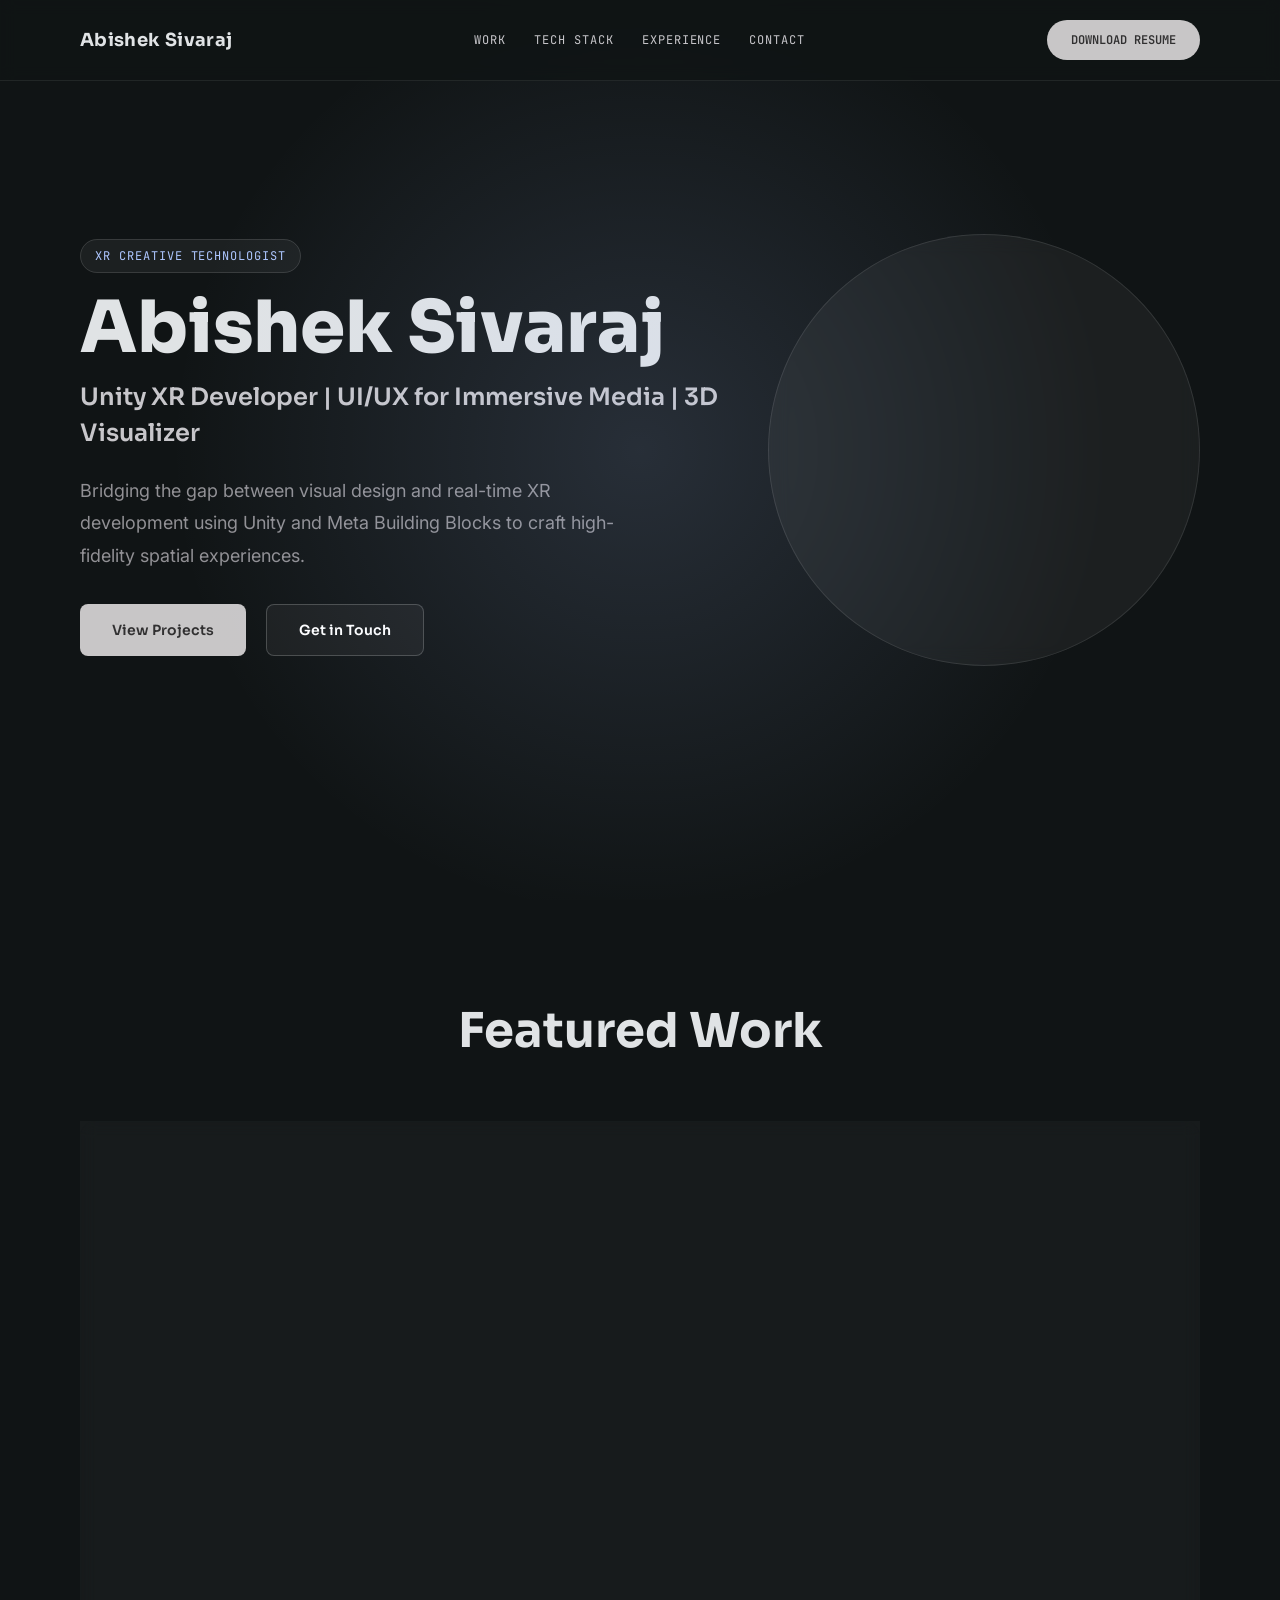
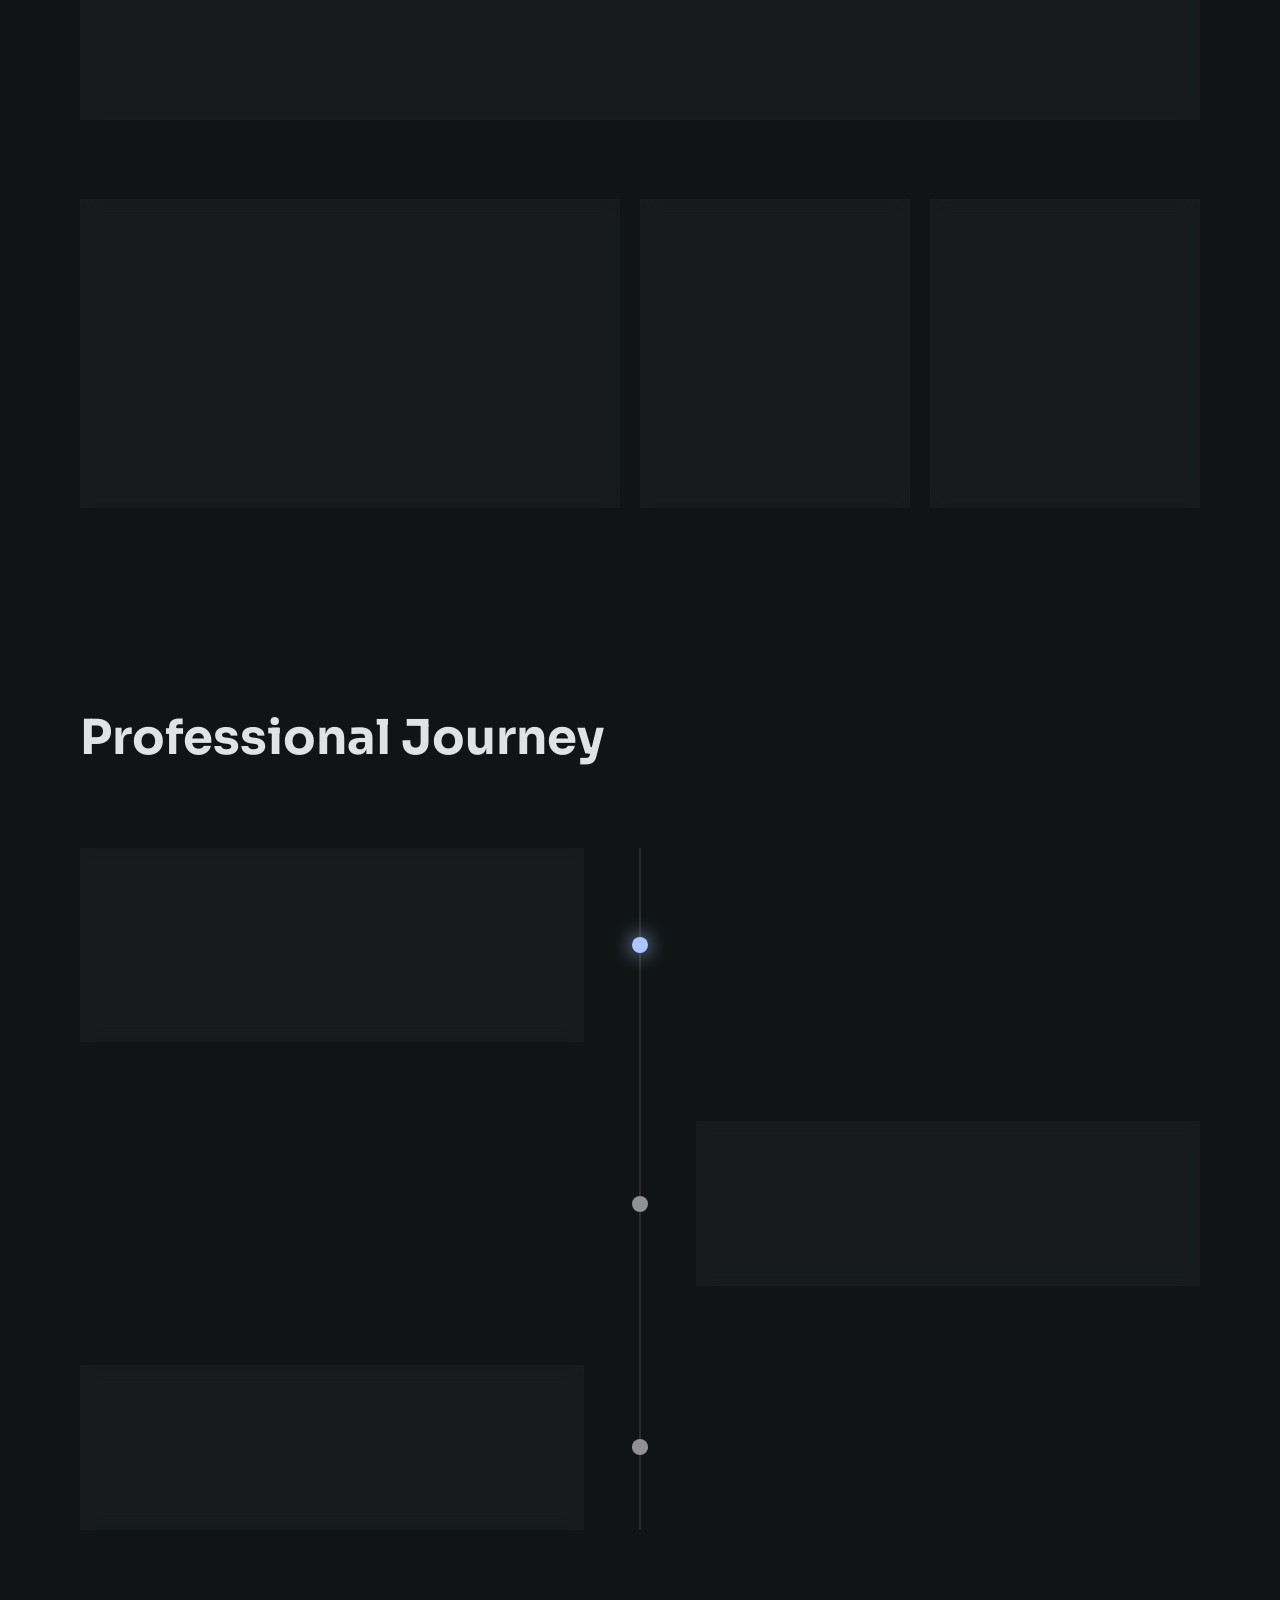
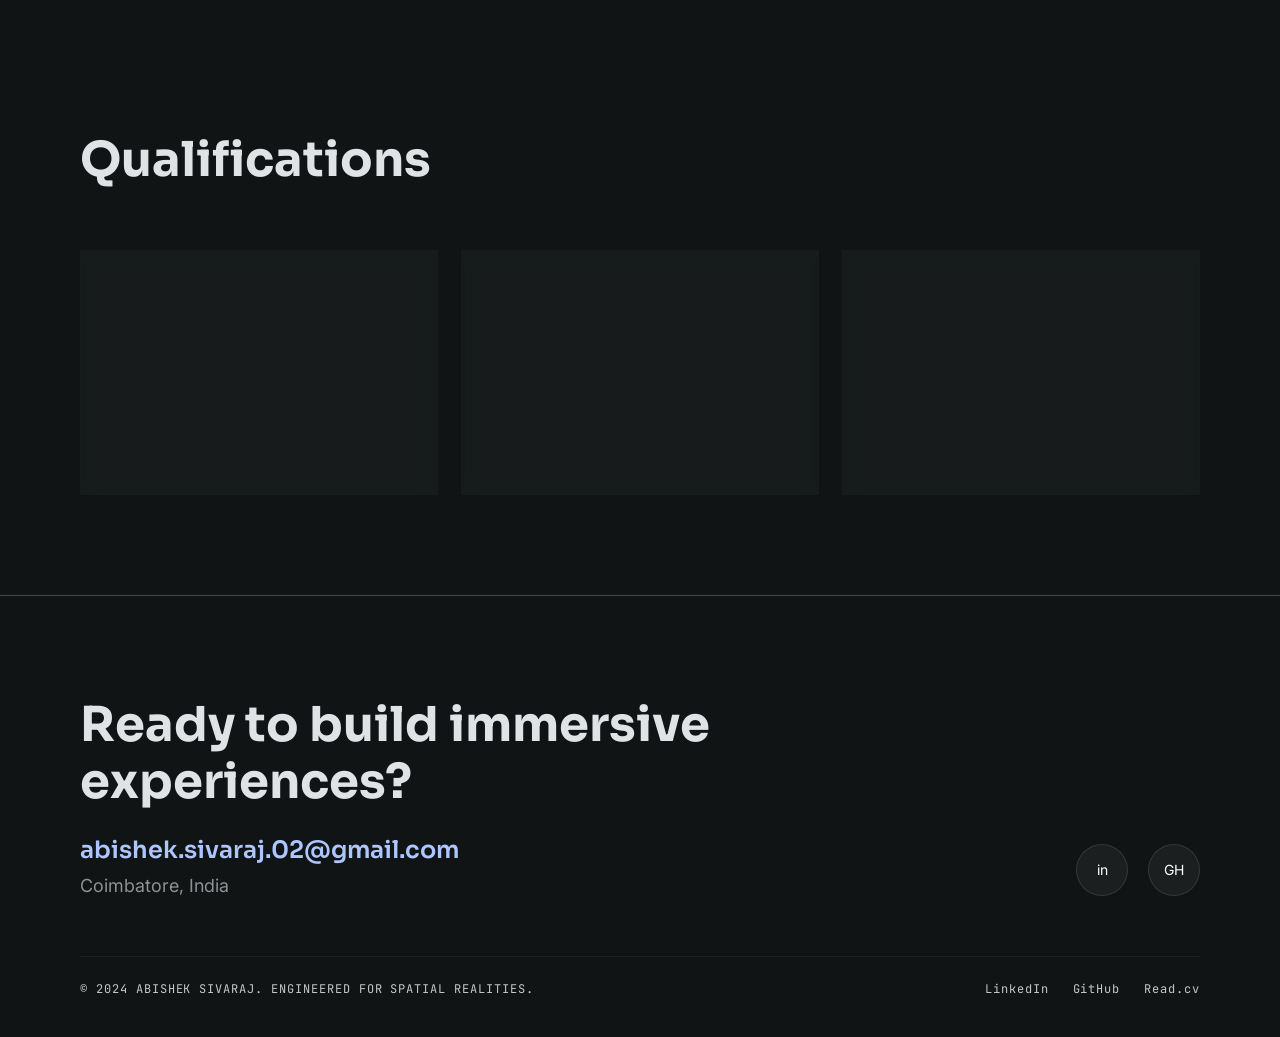
==== commit 48b85a3c: "index.html" ====
--- a/index.html
+++ b/index.html
@@ -1,932 +1,896 @@
 <!DOCTYPE html>
 <html lang="en">
 <head>
-    <meta charset="UTF-8">
-    <meta name="viewport" content="width=device-width, initial-scale=1.0">
-    <title>Abishek Sivaraj - XR Developer & UI/UX Designer</title>
-    <link href="https://fonts.googleapis.com/css2?family=Inter:wght@300;400;500;600&family=Poppins:wght@500;600;700&display=swap" rel="stylesheet">
-    <link rel="stylesheet" href="https://cdnjs.cloudflare.com/ajax/libs/font-awesome/6.4.0/css/all.min.css">
-    <style>
-        * {
-            margin: 0;
-            padding: 0;
-            box-sizing: border-box;
-        }
-
-        :root {
-            --primary: #2563EB;     /* Professional Blue */
-            --primary-dark: #1D4ED8;
-            --dark: #0F172A;        /* Slate 900 */
-            --dark-light: #1E293B;  /* Slate 800 */
-            --light: #F8FAFC;       /* Slate 50 */
-            --text: #334155;        /* Slate 700 */
-            --text-light: #64748B;  /* Slate 500 */
-            --border: #E2E8F0;      /* Slate 200 */
-        }
-
-        body {
-            font-family: 'Inter', sans-serif;
-            color: var(--text);
-            background-color: var(--light);
-            line-height: 1.6;
-            overflow-x: hidden;
-        }
-
-        h1, h2, h3, h4, h5, h6, .nav-link {
-            font-family: 'Poppins', sans-serif;
-        }
-
-        .container {
-            max-width: 1200px;
-            margin: 0 auto;
-            padding: 0 24px;
-        }
-
-        /* Header & Navigation */
-        header {
-            background: rgba(255, 255, 255, 0.98);
-            backdrop-filter: blur(10px);
-            position: sticky;
-            top: 0;
-            z-index: 1000;
-            border-bottom: 1px solid var(--border);
-            padding: 1rem 0;
-            box-shadow: 0 1px 3px rgba(0, 0, 0, 0.05);
-        }
-
-        .header-content {
-            display: flex;
-            justify-content: space-between;
-            align-items: center;
-        }
-
-        .logo {
-            font-size: 1.5rem;
-            font-weight: 700;
-            color: var(--dark);
-            letter-spacing: -0.5px;
-        }
-
-        .logo span {
-            color: var(--primary);
-        }
-
-        nav a {
-            text-decoration: none;
-            color: var(--text);
-            margin: 0 1.5rem;
-            font-weight: 500;
-            font-size: 0.95rem;
-            transition: color 0.3s ease;
-            position: relative;
-        }
-
-        nav a:hover {
-            color: var(--primary);
-        }
-
-        nav a::after {
-            content: '';
-            position: absolute;
-            bottom: -5px;
-            left: 0;
-            width: 0;
-            height: 2px;
-            background: var(--primary);
-            transition: width 0.3s ease;
-        }
-
-        nav a:hover::after {
-            width: 100%;
-        }
-
-        /* Hero Section */
-        .hero {
-            display: grid;
-            grid-template-columns: 1fr 1fr;
-            gap: 4rem;
-            align-items: center;
-            padding: 7rem 0 6rem 0;
-            background: white;
-            border-bottom: 1px solid var(--border);
-        }
-
-        .hero-content h1 {
-            font-size: 3.5rem;
-            font-weight: 700;
-            line-height: 1.15;
-            margin-bottom: 1.2rem;
-            color: var(--dark);
-            letter-spacing: -1px;
-        }
-
-        .hero-content h1 .gradient {
-            color: var(--primary);
-        }
-
-        .hero-content .subtitle {
-            font-size: 1.15rem;
-            font-weight: 500;
-            color: var(--dark-light);
-            margin-bottom: 1rem;
-            font-family: 'Poppins', sans-serif;
-        }
-
-        .hero-content p {
-            font-size: 1.05rem;
-            color: var(--text-light);
-            margin-bottom: 2.5rem;
-            line-height: 1.7;
-        }
-
-        .cta-buttons {
-            display: flex;
-            gap: 1rem;
-            flex-wrap: wrap;
-        }
-
-        .btn {
-            padding: 0.8rem 2rem;
-            border-radius: 6px;
-            text-decoration: none;
-            font-weight: 500;
-            transition: all 0.2s ease;
-            cursor: pointer;
-            font-size: 0.95rem;
-            font-family: 'Inter', sans-serif;
-            display: inline-flex;
-            align-items: center;
-            gap: 0.5rem;
-        }
-
-        .btn-primary {
-            background: var(--primary);
-            color: white;
-            border: 1px solid var(--primary);
-        }
-
-        .btn-primary:hover {
-            background: var(--primary-dark);
-            transform: translateY(-2px);
-            box-shadow: 0 4px 12px rgba(37, 99, 235, 0.2);
-        }
-
-        .btn-secondary {
-            background: white;
-            color: var(--dark);
-            border: 1px solid var(--border);
-        }
-
-        .btn-secondary:hover {
-            border-color: var(--dark);
-            color: var(--dark);
-            transform: translateY(-2px);
-        }
-
-        .hero-image {
-            display: flex;
-            justify-content: center;
-            align-items: center;
-            position: relative;
-        }
-
-        .profile-wrapper {
-            position: relative;
-            width: 320px;
-            height: 320px;
-        }
-
-        .profile-photo {
-            width: 100%;
-            height: 100%;
-            border-radius: 16px;
-            object-fit: cover;
-            box-shadow: 0 20px 40px rgba(0, 0, 0, 0.08);
-            border: 1px solid var(--border);
-        }
-
-        .badge {
-            position: absolute;
-            bottom: -20px;
-            right: -20px;
-            background: white;
-            padding: 1.2rem;
-            border-radius: 12px;
-            box-shadow: 0 10px 30px rgba(0, 0, 0, 0.08);
-            text-align: center;
-            border: 1px solid var(--border);
-            display: flex;
-            align-items: center;
-            gap: 0.8rem;
-        }
-
-        .badge i {
-            font-size: 1.5rem;
-            color: var(--primary);
-        }
-
-        .badge-text {
-            font-size: 0.8rem;
-            font-weight: 600;
-            color: var(--dark);
-            text-align: left;
-            font-family: 'Poppins', sans-serif;
-            line-height: 1.3;
-        }
-
-        /* Common Section Styles */
-        section {
-            padding: 6rem 0;
-        }
-
-        .section-title {
-            font-size: 2.2rem;
-            font-weight: 700;
-            margin-bottom: 3rem;
-            color: var(--dark);
-            letter-spacing: -0.5px;
-        }
-
-        .section-title::after {
-            content: '';
-            display: block;
-            width: 60px;
-            height: 4px;
-            background: var(--primary);
-            margin-top: 1rem;
-            border-radius: 2px;
-        }
-
-        .section-title.center {
-            text-align: center;
-        }
-        
-        .section-title.center::after {
-            margin: 1rem auto 0;
-        }
-
-        /* About Section */
-        .about-grid {
-            display: grid;
-            grid-template-columns: 1fr 1fr;
-            gap: 4rem;
-            align-items: start;
-        }
-
-        .objective-box {
-            background: white;
-            padding: 2.5rem;
-            border-radius: 12px;
-            border: 1px solid var(--border);
-            box-shadow: 0 4px 6px rgba(0, 0, 0, 0.02);
-        }
-
-        .objective-box h3 {
-            color: var(--dark);
-            font-size: 1.3rem;
-            margin-bottom: 1rem;
-            display: flex;
-            align-items: center;
-            gap: 0.5rem;
-        }
-
-        .objective-box h3 i {
-            color: var(--primary);
-        }
-
-        .objective-box p {
-            color: var(--text-light);
-            font-size: 1rem;
-        }
-
-        .skills-grid {
-            display: grid;
-            grid-template-columns: repeat(2, 1fr);
-            gap: 2rem;
-        }
-
-        .skill-category h4 {
-            color: var(--dark);
-            margin-bottom: 1.2rem;
-            font-size: 1.1rem;
-            border-bottom: 1px solid var(--border);
-            padding-bottom: 0.5rem;
-        }
-
-        .skill-list {
-            list-style: none;
-        }
-
-        .skill-list li {
-            padding: 0.4rem 0;
-            color: var(--text);
-            display: flex;
-            align-items: center;
-            font-size: 0.95rem;
-        }
-
-        .skill-list li i {
-            color: var(--primary);
-            margin-right: 0.8rem;
-            font-size: 0.5rem;
-        }
-
-        /* Expertise Section */
-        .expertise {
-            background: var(--dark);
-            color: white;
-        }
-
-        .expertise .section-title {
-            color: white;
-        }
-
-        .expertise-grid {
-            display: grid;
-            grid-template-columns: repeat(auto-fit, minmax(280px, 1fr));
-            gap: 2rem;
-        }
-
-        .expertise-card {
-            background: var(--dark-light);
-            padding: 2.5rem 2rem;
-            border-radius: 12px;
-            border: 1px solid rgba(255,255,255,0.05);
-            transition: all 0.3s ease;
-        }
-
-        .expertise-card:hover {
-            transform: translateY(-5px);
-            border-color: rgba(255,255,255,0.15);
-            box-shadow: 0 10px 30px rgba(0,0,0,0.2);
-        }
-
-        .expertise-icon {
-            font-size: 2rem;
-            color: var(--primary);
-            margin-bottom: 1.5rem;
-        }
-
-        .expertise-card h3 {
-            font-size: 1.2rem;
-            margin-bottom: 0.8rem;
-            color: white;
-        }
-
-        .expertise-card p {
-            color: #94A3B8;
-            font-size: 0.95rem;
-        }
-
-        /* Experience Section */
-        .experience {
-            background: white;
-        }
-
-        .timeline {
-            position: relative;
-            padding: 2rem 0;
-        }
-
-        .timeline::before {
-            content: '';
-            position: absolute;
-            left: 20px;
-            top: 0;
-            width: 2px;
-            height: 100%;
-            background: var(--border);
-        }
-
-        .timeline-item {
-            position: relative;
-            margin-bottom: 3rem;
-            padding-left: 60px;
-        }
-
-        .timeline-item:last-child {
-            margin-bottom: 0;
-        }
-
-        .timeline-dot {
-            position: absolute;
-            left: 15px;
-            top: 5px;
-            width: 12px;
-            height: 12px;
-            background: white;
-            border: 2px solid var(--primary);
-            border-radius: 50%;
-            z-index: 1;
-        }
-
-        .timeline-content {
-            background: white;
-            padding: 2rem;
-            border-radius: 8px;
-            border: 1px solid var(--border);
-            box-shadow: 0 2px 8px rgba(0, 0, 0, 0.02);
-            transition: transform 0.2s ease;
-        }
-
-        .timeline-content:hover {
-            transform: translateX(5px);
-            border-color: #CBD5E1;
-        }
-
-        .timeline-header {
-            display: flex;
-            justify-content: space-between;
-            align-items: flex-start;
-            margin-bottom: 0.5rem;
-            flex-wrap: wrap;
-            gap: 1rem;
-        }
-
-        .timeline-content h4 {
-            color: var(--dark);
-            font-size: 1.15rem;
-        }
-
-        .timeline-content .duration {
-            color: var(--text-light);
-            font-size: 0.85rem;
-            font-family: 'Inter', sans-serif;
-            background: var(--light);
-            padding: 0.3rem 0.8rem;
-            border-radius: 20px;
-            font-weight: 500;
-        }
-
-        .timeline-content .company {
-            color: var(--primary);
-            font-weight: 500;
-            font-size: 0.95rem;
-        }
-
-        /* Education & Certifications */
-        .edu-cert-grid {
-            display: grid;
-            grid-template-columns: repeat(auto-fit, minmax(300px, 1fr));
-            gap: 2rem;
-        }
-
-        .card {
-            background: white;
-            padding: 2rem;
-            border-radius: 12px;
-            border: 1px solid var(--border);
-            transition: all 0.3s ease;
-        }
-
-        .card:hover {
-            box-shadow: 0 10px 25px rgba(0, 0, 0, 0.05);
-            border-color: #CBD5E1;
-        }
-
-        .card-icon {
-            width: 48px;
-            height: 48px;
-            background: var(--light);
-            border-radius: 8px;
-            display: flex;
-            align-items: center;
-            justify-content: center;
-            color: var(--primary);
-            font-size: 1.2rem;
-            margin-bottom: 1.5rem;
-        }
-
-        .card h4 {
-            color: var(--dark);
-            margin-bottom: 0.3rem;
-            font-size: 1.1rem;
-        }
-
-        .card .subtitle {
-            color: var(--text);
-            font-weight: 500;
-            margin-bottom: 0.5rem;
-            font-size: 0.95rem;
-        }
-
-        .card .meta {
-            color: var(--text-light);
-            font-size: 0.85rem;
-            margin-bottom: 1rem;
-        }
-
-        .card p {
-            color: var(--text-light);
-            font-size: 0.9rem;
-        }
-
-        /* Contact Section */
-        .contact {
-            background: var(--light);
-            border-top: 1px solid var(--border);
-        }
-
-        .contact-wrapper {
-            background: white;
-            padding: 4rem;
-            border-radius: 16px;
-            border: 1px solid var(--border);
-            text-align: center;
-            max-width: 800px;
-            margin: 0 auto;
-        }
-
-        .contact-wrapper p {
-            color: var(--text-light);
-            margin-bottom: 2.5rem;
-            font-size: 1.1rem;
-        }
-        
-        .contact-info {
-            display: flex;
-            justify-content: center;
-            gap: 2rem;
-            flex-wrap: wrap;
-            margin-bottom: 2.5rem;
-        }
-
-        .contact-item {
-            display: flex;
-            align-items: center;
-            gap: 0.8rem;
-            color: var(--dark);
-            font-weight: 500;
-            background: var(--light);
-            padding: 0.8rem 1.5rem;
-            border-radius: 8px;
-            font-size: 0.95rem;
-            border: 1px solid var(--border);
-        }
-
-        .contact-item i {
-            color: var(--primary);
-        }
-
-        .social-links {
-            display: flex;
-            justify-content: center;
-            gap: 1rem;
-        }
-
-        .social-links a {
-            display: inline-flex;
-            width: 44px;
-            height: 44px;
-            align-items: center;
-            justify-content: center;
-            background: var(--light);
-            border: 1px solid var(--border);
-            border-radius: 8px;
-            color: var(--text);
-            text-decoration: none;
-            transition: all 0.2s ease;
-            font-size: 1.1rem;
-        }
-
-        .social-links a:hover {
-            background: var(--primary);
-            color: white;
-            border-color: var(--primary);
-            transform: translateY(-3px);
-        }
-
-        /* Footer */
-        footer {
-            background: white;
-            color: var(--text-light);
-            padding: 2rem 0;
-            text-align: center;
-            border-top: 1px solid var(--border);
-            font-size: 0.9rem;
-        }
-
-        /* Responsive */
-        @media (max-width: 900px) {
-            .hero {
-                grid-template-columns: 1fr;
-                text-align: center;
-                padding: 4rem 0;
-            }
-
-            .hero-content h1 {
-                font-size: 2.8rem;
-            }
-
-            .cta-buttons {
-                justify-content: center;
-            }
-
-            .about-grid {
-                grid-template-columns: 1fr;
-            }
-
-            .section-title::after {
-                margin-left: auto;
-                margin-right: auto;
-            }
-
-            .section-title {
-                text-align: center;
-            }
-        }
-
-        @media (max-width: 600px) {
-            nav {
-                display: none;
-            }
-
-            .contact-wrapper {
-                padding: 2rem;
-            }
-
-            .contact-info {
-                flex-direction: column;
-                gap: 1rem;
-            }
-        }
-    </style>
+  <meta charset="UTF-8" />
+  <meta name="viewport" content="width=device-width, initial-scale=1.0"/>
+  <title>Abishek Sivaraj | XR Developer</title>
+
+  <link rel="preconnect" href="https://fonts.googleapis.com">
+  <link href="https://fonts.googleapis.com/css2?family=Inter:wght@400;500;600&family=JetBrains+Mono:wght@500&family=Sora:wght@400;600;700;800&display=swap" rel="stylesheet">
+
+  <style>
+    *{
+      margin:0;
+      padding:0;
+      box-sizing:border-box;
+    }
+
+    html{
+      scroll-behavior:smooth;
+    }
+
+    body{
+      background:#101415;
+      color:#e0e3e5;
+      font-family:'Inter',sans-serif;
+      overflow-x:hidden;
+    }
+
+    a{
+      text-decoration:none;
+      color:inherit;
+    }
+
+    img{
+      max-width:100%;
+      display:block;
+    }
+
+    .container{
+      width:min(1440px,100%);
+      margin:auto;
+      padding-inline:80px;
+    }
+
+    .section{
+      padding:100px 0;
+    }
+
+    .glass{
+      background:rgba(255,255,255,0.03);
+      border:1px solid rgba(255,255,255,0.12);
+      backdrop-filter:blur(8px);
+    }
+
+    .tag{
+      font-family:'JetBrains Mono', monospace;
+      font-size:12px;
+      letter-spacing:.08em;
+      padding:8px 14px;
+      border-radius:999px;
+      border:1px solid rgba(255,255,255,.12);
+      background:#272a2c;
+      color:#c7c6ca;
+    }
+
+    .hero-tag{
+      background:rgba(255,255,255,.05);
+      color:#adc6ff;
+    }
+
+    .btn{
+      padding:16px 32px;
+      border-radius:8px;
+      font-weight:600;
+      font-family:'Sora',sans-serif;
+      font-size:14px;
+      transition:.3s ease;
+      display:inline-flex;
+      align-items:center;
+      justify-content:center;
+      cursor:pointer;
+    }
+
+    .btn-primary{
+      background:#c8c6c7;
+      color:#313031;
+    }
+
+    .btn-secondary{
+      background:rgba(255,255,255,.05);
+      border:1px solid rgba(255,255,255,.2);
+      color:#fff;
+    }
+
+    .btn:hover{
+      transform:translateY(-2px);
+    }
+
+    /* NAV */
+
+    nav{
+      position:fixed;
+      width:100%;
+      top:0;
+      left:0;
+      z-index:1000;
+      background:rgba(16,20,21,.8);
+      backdrop-filter:blur(8px);
+      border-bottom:1px solid rgba(255,255,255,.08);
+    }
+
+    .nav-inner{
+      height:80px;
+      display:flex;
+      align-items:center;
+      justify-content:space-between;
+    }
+
+    .logo{
+      font-family:'Sora',sans-serif;
+      font-size:18px;
+      font-weight:700;
+      letter-spacing:.02em;
+    }
+
+    .nav-links{
+      display:flex;
+      gap:28px;
+    }
+
+    .nav-links a{
+      font-family:'JetBrains Mono', monospace;
+      font-size:12px;
+      color:#c7c6ca;
+      letter-spacing:.08em;
+    }
+
+    .resume-btn{
+      background:#c8c6c7;
+      color:#313031;
+      padding:12px 24px;
+      border-radius:999px;
+      font-family:'JetBrains Mono', monospace;
+      font-size:12px;
+      font-weight:600;
+    }
+
+    /* HERO */
+
+    .hero{
+      min-height:100vh;
+      display:flex;
+      align-items:center;
+      position:relative;
+      overflow:hidden;
+    }
+
+    .hero::before{
+      content:'';
+      position:absolute;
+      inset:0;
+      background:radial-gradient(circle at center, rgba(173,198,255,.15), transparent 60%);
+      pointer-events:none;
+    }
+
+    .hero-grid{
+      display:grid;
+      grid-template-columns:1.2fr .8fr;
+      gap:40px;
+      align-items:center;
+    }
+
+    .hero h1{
+      font-family:'Sora',sans-serif;
+      font-size:72px;
+      line-height:1.1;
+      margin-top:24px;
+      margin-bottom:12px;
+      font-weight:800;
+    }
+
+    .hero h2{
+      font-family:'Sora',sans-serif;
+      font-size:24px;
+      line-height:1.5;
+      color:#c7c6ca;
+      margin-bottom:24px;
+      font-weight:600;
+    }
+
+    .hero p{
+      max-width:580px;
+      font-size:18px;
+      line-height:1.8;
+      color:#919094;
+      margin-bottom:32px;
+    }
+
+    .hero-buttons{
+      display:flex;
+      gap:20px;
+      flex-wrap:wrap;
+    }
+
+    .hero-image{
+      width:100%;
+      aspect-ratio:1;
+      border-radius:50%;
+      overflow:hidden;
+      border:1px solid rgba(255,255,255,.1);
+      background:rgba(255,255,255,.05);
+      backdrop-filter:blur(10px);
+      display:flex;
+      align-items:center;
+      justify-content:center;
+      padding:20px;
+    }
+
+    .hero-image img{
+      width:100%;
+      height:100%;
+      object-fit:cover;
+      border-radius:50%;
+    }
+
+    /* TITLES */
+
+    .section-title{
+      font-family:'Sora',sans-serif;
+      font-size:48px;
+      font-weight:700;
+      margin-bottom:60px;
+    }
+
+    .center{
+      text-align:center;
+    }
+
+    /* FEATURED */
+
+    .featured-card{
+      display:grid;
+      grid-template-columns:1fr 1fr;
+      overflow:hidden;
+      border-radius:16px;
+    }
+
+    .featured-image{
+      min-height:560px;
+      overflow:hidden;
+    }
+
+    .featured-image img{
+      width:100%;
+      height:100%;
+      object-fit:cover;
+    }
+
+    .featured-content{
+      padding:80px 40px;
+      display:flex;
+      flex-direction:column;
+      justify-content:center;
+    }
+
+    .tag-group{
+      display:flex;
+      flex-wrap:wrap;
+      gap:10px;
+      margin-bottom:28px;
+    }
+
+    .featured-content h3{
+      font-family:'Sora',sans-serif;
+      font-size:48px;
+      line-height:1.2;
+      margin-bottom:24px;
+    }
+
+    .featured-content p{
+      font-size:18px;
+      line-height:1.8;
+      color:#919094;
+      margin-bottom:32px;
+    }
+
+    .case-link{
+      color:#adc6ff;
+      font-family:'JetBrains Mono', monospace;
+      font-size:12px;
+      letter-spacing:.08em;
+    }
+
+    /* TECH */
+
+    .tech-grid{
+      display:grid;
+      grid-template-columns:2fr 1fr 1fr;
+      gap:20px;
+      margin-top:80px;
+    }
+
+    .tech-card{
+      border-radius:14px;
+      padding:30px;
+    }
+
+    .tech-card h3{
+      font-family:'Sora',sans-serif;
+      font-size:24px;
+      margin-bottom:28px;
+    }
+
+    .tech-list{
+      display:flex;
+      flex-direction:column;
+      gap:22px;
+    }
+
+    .tech-item{
+      display:flex;
+      align-items:center;
+      justify-content:space-between;
+      color:#e0e3e5;
+    }
+
+    .soft-tags{
+      display:flex;
+      flex-wrap:wrap;
+      gap:12px;
+    }
+
+    .soft-tags span{
+      padding:10px 16px;
+      border-radius:8px;
+      background:rgba(255,255,255,.05);
+      border:1px solid rgba(255,255,255,.1);
+      font-family:'JetBrains Mono', monospace;
+      font-size:12px;
+    }
+
+    /* TIMELINE */
+
+    .timeline{
+      position:relative;
+      display:flex;
+      flex-direction:column;
+      gap:80px;
+      margin-top:80px;
+    }
+
+    .timeline::before{
+      content:'';
+      position:absolute;
+      top:0;
+      bottom:0;
+      left:50%;
+      width:1px;
+      background:#46464a;
+      transform:translateX(-50%);
+    }
+
+    .timeline-item{
+      display:flex;
+      position:relative;
+    }
+
+    .timeline-item:nth-child(even){
+      justify-content:flex-end;
+    }
+
+    .timeline-card{
+      width:45%;
+      padding:28px;
+      border-radius:14px;
+      position:relative;
+    }
+
+    .timeline-dot{
+      position:absolute;
+      left:50%;
+      top:50%;
+      width:16px;
+      height:16px;
+      background:#adc6ff;
+      border-radius:50%;
+      transform:translate(-50%,-50%);
+      box-shadow:0 0 20px #adc6ff;
+    }
+
+    .timeline-card small{
+      font-family:'JetBrains Mono', monospace;
+      color:#adc6ff;
+      letter-spacing:.08em;
+      font-size:12px;
+    }
+
+    .timeline-card h3{
+      font-family:'Sora',sans-serif;
+      font-size:24px;
+      margin:18px 0 12px;
+    }
+
+    .timeline-card p{
+      color:#919094;
+      line-height:1.6;
+    }
+
+    /* QUALIFICATION */
+
+    .qualification-grid{
+      display:grid;
+      grid-template-columns:repeat(3,1fr);
+      gap:24px;
+      margin-top:60px;
+    }
+
+    .qualification-card{
+      padding:30px;
+      border-radius:14px;
+      position:relative;
+    }
+
+    .qualification-card small{
+      color:#adc6ff;
+      font-family:'JetBrains Mono', monospace;
+      letter-spacing:.08em;
+      font-size:12px;
+    }
+
+    .qualification-card h3{
+      font-family:'Sora',sans-serif;
+      font-size:24px;
+      line-height:1.5;
+      margin:18px 0;
+    }
+
+    .qualification-card p{
+      color:#919094;
+      line-height:1.7;
+    }
+
+    /* FOOTER */
+
+    footer{
+      border-top:1px solid #46464a;
+      padding:100px 0 40px;
+    }
+
+    .footer-top{
+      display:flex;
+      align-items:flex-end;
+      justify-content:space-between;
+      gap:40px;
+      margin-bottom:60px;
+    }
+
+    .footer-top h2{
+      font-family:'Sora',sans-serif;
+      font-size:48px;
+      line-height:1.2;
+      margin-bottom:24px;
+    }
+
+    .footer-email{
+      color:#adc6ff;
+      font-family:'Sora',sans-serif;
+      font-size:24px;
+      font-weight:600;
+      margin-bottom:10px;
+    }
+
+    .footer-location{
+      color:#919094;
+      font-size:18px;
+    }
+
+    .socials{
+      display:flex;
+      gap:20px;
+    }
+
+    .socials a{
+      width:52px;
+      height:52px;
+      border-radius:50%;
+      display:flex;
+      align-items:center;
+      justify-content:center;
+      background:rgba(255,255,255,.05);
+      border:1px solid rgba(255,255,255,.1);
+      color:#fff;
+      font-size:14px;
+    }
+
+    .footer-bottom{
+      border-top:1px solid rgba(255,255,255,.05);
+      padding-top:24px;
+      display:flex;
+      align-items:center;
+      justify-content:space-between;
+      flex-wrap:wrap;
+      gap:20px;
+    }
+
+    .footer-bottom p,
+    .footer-bottom a{
+      font-family:'JetBrains Mono', monospace;
+      font-size:12px;
+      letter-spacing:.08em;
+      color:#c7c6ca;
+    }
+
+    .footer-links{
+      display:flex;
+      gap:24px;
+    }
+
+    /* RESPONSIVE */
+
+    @media(max-width:1100px){
+
+      .hero-grid,
+      .featured-card,
+      .tech-grid,
+      .qualification-grid{
+        grid-template-columns:1fr;
+      }
+
+      .hero-image{
+        max-width:420px;
+        margin:auto;
+      }
+
+      .timeline::before{
+        left:20px;
+      }
+
+      .timeline-item{
+        justify-content:flex-start !important;
+        padding-left:60px;
+      }
+
+      .timeline-dot{
+        left:20px;
+      }
+
+      .timeline-card{
+        width:100%;
+      }
+
+      .footer-top{
+        flex-direction:column;
+        align-items:flex-start;
+      }
+
+    }
+
+    @media(max-width:768px){
+
+      .container{
+        padding-inline:24px;
+      }
+
+      nav .nav-links,
+      nav .resume-btn{
+        display:none;
+      }
+
+      .hero h1{
+        font-size:48px;
+      }
+
+      .section-title{
+        font-size:36px;
+      }
+
+      .featured-content{
+        padding:40px 24px;
+      }
+
+      .featured-content h3{
+        font-size:34px;
+      }
+
+      .footer-top h2{
+        font-size:36px;
+      }
+
+    }
+  </style>
 </head>
+
 <body>
-    <header>
-        <div class="container">
-            <div class="header-content">
-                <div class="logo">Abishek<span>.</span></div>
-                <nav>
-                    <a href="#home">Home</a>
-                    <a href="#about">About</a>
-                    <a href="#expertise">Expertise</a>
-                    <a href="#experience">Experience</a>
-                    <a href="#contact">Contact</a>
-                </nav>
+
+  <!-- NAV -->
+
+  <nav>
+    <div class="container nav-inner">
+      <div class="logo">Abishek Sivaraj</div>
+
+      <div class="nav-links">
+        <a href="#work">WORK</a>
+        <a href="#tech">TECH STACK</a>
+        <a href="#journey">EXPERIENCE</a>
+        <a href="#contact">CONTACT</a>
+      </div>
+
+      <a href="#" class="resume-btn">DOWNLOAD RESUME</a>
+    </div>
+  </nav>
+
+  <!-- HERO -->
+
+  <section class="hero">
+    <div class="container hero-grid">
+
+      <div>
+        <span class="tag hero-tag">XR CREATIVE TECHNOLOGIST</span>
+
+        <h1>Abishek Sivaraj</h1>
+
+        <h2>
+          Unity XR Developer | UI/UX for Immersive Media |
+          3D Visualizer
+        </h2>
+
+        <p>
+          Bridging the gap between visual design and real-time XR development using Unity and Meta Building Blocks to craft high-fidelity spatial experiences.
+        </p>
+
+        <div class="hero-buttons">
+          <a href="#work" class="btn btn-primary">View Projects</a>
+          <a href="#contact" class="btn btn-secondary">Get in Touch</a>
+        </div>
+      </div>
+
+      <div class="hero-image">
+        <img src="https://www.figma.com/api/mcp/asset/63eaa9b7-68f1-46ca-8aa5-550c56b24c78" alt="Abishek">
+      </div>
+
+    </div>
+  </section>
+
+  <!-- FEATURED WORK -->
+
+  <section class="section" id="work">
+
+    <div class="container">
+
+      <h2 class="section-title center">Featured Work</h2>
+
+      <div class="featured-card glass">
+
+        <div class="featured-image">
+          <img src="https://www.figma.com/api/mcp/asset/6cd34253-7ba8-4907-9199-0da40309b529" alt="">
+        </div>
+
+        <div class="featured-content">
+
+          <div class="tag-group">
+            <span class="tag">Unity</span>
+            <span class="tag">C#</span>
+            <span class="tag">Meta Quest 3</span>
+            <span class="tag" style="background:#0566d9;color:#fff;">Pure VR</span>
+          </div>
+
+          <h3>
+            Interactive VR Bird Anatomy Application
+          </h3>
+
+          <p>
+            An educational simulation developed for the Meta Quest 3 featuring a highly detailed, interactive 3D crow model. Users can dissect layers of anatomy in real-time, utilizing custom-built gesture controls and spatial UI systems.
+          </p>
+
+          <a href="#" class="case-link">
+            EXPLORE CASE STUDY →
+          </a>
+
+        </div>
+
+      </div>
+
+      <!-- TECH STACK -->
+
+      <div class="tech-grid" id="tech">
+
+        <div class="tech-card glass">
+
+          <h3 style="color:#adc6ff;">Core Engine</h3>
+
+          <div class="tech-list">
+
+            <div class="tech-item">
+              <span>Unity Engine</span>
+              <span>●</span>
             </div>
-        </div>
-    </header>
-
-    <section class="hero" id="home">
-        <div class="container" style="display: grid; grid-template-columns: 1fr 1fr; gap: 4rem; align-items: center; width: 100%;">
-            <div class="hero-content">
-                <h1>Hi, I'm <span class="gradient">Abishek Sivaraj</span></h1>
-                <p class="subtitle">XR Creative Technologist & VR Developer</p>
-                <p>5+ years of expertise in 3D design, animation, and immersive media. Bridging the gap between visual design and real-time XR development with hands-on experience in Virtual Reality applications.</p>
-                <div class="cta-buttons">
-                    <a href="#experience" class="btn btn-primary"><i class="fa-solid fa-briefcase"></i> View My Work</a>
-                    <a href="#contact" class="btn btn-secondary"><i class="fa-solid fa-envelope"></i> Get In Touch</a>
-                </div>
+
+            <div class="tech-item">
+              <span>C# Scripting</span>
+              <span>●</span>
             </div>
-            <div class="hero-image">
-                <div class="profile-wrapper">
-                    <img src="data:image/svg+xml,%3Csvg xmlns='http://www.w3.org/2000/svg' viewBox='0 0 300 300'%3E%3Crect fill='%23F1F5F9' width='300' height='300'/%3E%3Ctext x='50%' y='50%' font-family='sans-serif' font-size='14' fill='%2394A3B8' text-anchor='middle' dominant-baseline='middle'%3EProfessional Portrait%3C/text%3E%3C/svg%3E" alt="Abishek Sivaraj" class="profile-photo">
-                    <div class="badge">
-                        <i class="fa-brands fa-unity"></i>
-                        <div class="badge-text">Unity Certified<br>Associate 2025</div>
-                    </div>
-                </div>
+
+            <div class="tech-item">
+              <span>Meta Building Blocks</span>
+              <span>●</span>
             </div>
-        </div>
-    </section>
-
-    <section id="about">
-        <div class="container">
-            <h2 class="section-title">About Me</h2>
-            <div class="about-grid">
-                <div class="objective-box">
-                    <h3><i class="fa-solid fa-bullseye"></i> Professional Objective</h3>
-                    <p>XR Creative Technologist with 5+ years in 3D design, animation, and immersive media. Skilled in Unity Engine, Autodesk Maya, Figma, and Meta Building Blocks bridging the gap between visual design and real-time XR development. Unity Certified Associate (2025) with hands-on experience building VR applications. Currently transitioning from 3D education into full-time XR development roles.</p>
-                </div>
-                <div class="skills-grid">
-                    <div class="skill-category">
-                        <h4>Technical Skills</h4>
-                        <ul class="skill-list">
-                            <li><i class="fa-solid fa-circle"></i> Unity Engine</li>
-                            <li><i class="fa-solid fa-circle"></i> Figma</li>
-                            <li><i class="fa-solid fa-circle"></i> Autodesk Maya</li>
-                            <li><i class="fa-solid fa-circle"></i> Adobe Photoshop & Illustrator</li>
-                            <li><i class="fa-solid fa-circle"></i> Adobe After Effects & Premiere Pro</li>
-                        </ul>
-                    </div>
-                    <div class="skill-category">
-                        <h4>Soft Skills</h4>
-                        <ul class="skill-list">
-                            <li><i class="fa-solid fa-circle"></i> Time Management</li>
-                            <li><i class="fa-solid fa-circle"></i> Technical Communication</li>
-                            <li><i class="fa-solid fa-circle"></i> Problem-solving</li>
-                            <li><i class="fa-solid fa-circle"></i> Creative Leadership</li>
-                            <li><i class="fa-solid fa-circle"></i> Cross-functional Teamwork</li>
-                        </ul>
-                    </div>
-                </div>
-            </div>
-        </div>
-    </section>
-
-    <section class="expertise" id="expertise">
-        <div class="container">
-            <h2 class="section-title">Core Expertise</h2>
-            <div class="expertise-grid">
-                <div class="expertise-card">
-                    <div class="expertise-icon"><i class="fa-brands fa-unity"></i></div>
-                    <h3>Unity Engine</h3>
-                    <p>Real-time XR development with advanced C# programming and asset management.</p>
-                </div>
-                <div class="expertise-card">
-                    <div class="expertise-icon"><i class="fa-solid fa-cube"></i></div>
-                    <h3>3D Visualization</h3>
-                    <p>Professional 3D design and animation using Autodesk Maya and cinema techniques.</p>
-                </div>
-                <div class="expertise-card">
-                    <div class="expertise-icon"><i class="fa-solid fa-pen-nib"></i></div>
-                    <h3>UI/UX Design</h3>
-                    <p>Immersive media interfaces with Figma prototyping and modern design principles.</p>
-                </div>
-                <div class="expertise-card">
-                    <div class="expertise-icon"><i class="fa-solid fa-vr-cardboard"></i></div>
-                    <h3>VR Development</h3>
-                    <p>Meta Building Blocks expertise in building interactive virtual reality applications.</p>
-                </div>
-                <div class="expertise-card">
-                    <div class="expertise-icon"><i class="fa-solid fa-wand-magic-sparkles"></i></div>
-                    <h3>Visual Effects</h3>
-                    <p>Adobe Creative Suite proficiency in post-production and motion graphics.</p>
-                </div>
-                <div class="expertise-card">
-                    <div class="expertise-icon"><i class="fa-solid fa-chalkboard-user"></i></div>
-                    <h3>Technical Education</h3>
-                    <p>Faculty experience teaching 3D animation and XR concepts to higher-education students.</p>
-                </div>
-            </div>
-        </div>
-    </section>
-
-    <section class="experience" id="experience">
-        <div class="container">
-            <h2 class="section-title">Professional Experience</h2>
-            <div class="timeline">
-                <div class="timeline-item">
-                    <div class="timeline-dot"></div>
-                    <div class="timeline-content">
-                        <div class="timeline-header">
-                            <h4>Training and Development Associate</h4>
-                            <span class="duration">Aug 2023 - Present</span>
-                        </div>
-                        <p class="company">PSGR Krishnammal College for Women</p>
-                    </div>
-                </div>
-
-                <div class="timeline-item">
-                    <div class="timeline-dot"></div>
-                    <div class="timeline-content">
-                        <div class="timeline-header">
-                            <h4>Adjunct Faculty (3D Animation)</h4>
-                            <span class="duration">Feb 2021 - July 2023</span>
-                        </div>
-                        <p class="company">PSGR Krishnammal College for Women</p>
-                    </div>
-                </div>
-
-                <div class="timeline-item">
-                    <div class="timeline-dot"></div>
-                    <div class="timeline-content">
-                        <div class="timeline-header">
-                            <h4>3D Faculty and Designer</h4>
-                            <span class="duration">Apr 2019 - Jan 2021</span>
-                        </div>
-                        <p class="company">Adoro Institute of Multimedia</p>
-                    </div>
-                </div>
-
-                <div class="timeline-item">
-                    <div class="timeline-dot"></div>
-                    <div class="timeline-content">
-                        <div class="timeline-header">
-                            <h4>Adjunct Faculty (3D Animation)</h4>
-                            <span class="duration">Dec 2018 - Mar 2019</span>
-                        </div>
-                        <p class="company">Campus Images</p>
-                    </div>
-                </div>
-
-                <div class="timeline-item">
-                    <div class="timeline-dot"></div>
-                    <div class="timeline-content">
-                        <div class="timeline-header">
-                            <h4>3D Designer</h4>
-                            <span class="duration">Apr 2018 - Nov 2018</span>
-                        </div>
-                        <p class="company">Falcon Expo and Event Services</p>
-                    </div>
-                </div>
-            </div>
-        </div>
-    </section>
-
-    <section style="background: var(--light);">
-        <div class="container">
-            <h2 class="section-title">Education & Certifications</h2>
-            <div class="edu-cert-grid">
-                
-                <div class="card">
-                    <div class="card-icon"><i class="fa-solid fa-certificate"></i></div>
-                    <h4>Unity Certified Associate</h4>
-                    <p class="subtitle">Game Developer</p>
-                    <p class="meta"><i class="fa-regular fa-calendar"></i> Apr 2025</p>
-                    <p>Validated skills in game design, C# programming, UI development, animation, and asset management.</p>
-                </div>
-
-                <div class="card">
-                    <div class="card-icon"><i class="fa-brands fa-google"></i></div>
-                    <h4>Google Professional Certificate</h4>
-                    <p class="subtitle">UI/UX Design</p>
-                    <p class="meta"><i class="fa-regular fa-calendar"></i> May 2021 - Apr 2022</p>
-                    <p>Coursera certification demonstrating proficiency in professional UI/UX design principles and wireframing.</p>
-                </div>
-
-                <div class="card">
-                    <div class="card-icon"><i class="fa-solid fa-graduation-cap"></i></div>
-                    <h4>Government College of Technology</h4>
-                    <p class="subtitle">Bachelor of Civil Engineering</p>
-                    <p class="meta"><i class="fa-regular fa-calendar"></i> Nov 2020 - Dec 2023</p>
-                </div>
-
-            </div>
-        </div>
-    </section>
-
-    <section class="contact" id="contact">
-        <div class="container">
-            <div class="contact-wrapper">
-                <h2 class="section-title center" style="margin-bottom: 1rem;">Let's Connect</h2>
-                <p>I'm always interested in hearing about new XR projects and creative opportunities.</p>
-                
-                <div class="contact-info">
-                    <div class="contact-item">
-                        <i class="fa-solid fa-phone"></i>
-                        <span>+91-7871875999</span>
-                    </div>
-                    <div class="contact-item">
-                        <i class="fa-solid fa-envelope"></i>
-                        <span>abishek.sivaraj.02@gmail.com</span>
-                    </div>
-                    <div class="contact-item">
-                        <i class="fa-solid fa-location-dot"></i>
-                        <span>Coimbatore, Tamil Nadu</span>
-                    </div>
-                </div>
-
-                <div class="social-links">
-                    <a href="mailto:abishek.sivaraj.02@gmail.com" title="Email"><i class="fa-solid fa-envelope"></i></a>
-                    <a href="tel:+917871875999" title="Call"><i class="fa-solid fa-phone"></i></a>
-                    <a href="#" title="LinkedIn"><i class="fa-brands fa-linkedin-in"></i></a>
-                    <a href="#" title="GitHub"><i class="fa-brands fa-github"></i></a>
-                </div>
-            </div>
-        </div>
-    </section>
-
-    <footer>
-        <div class="container">
-            <p>&copy; 2025 Abishek Sivaraj. All rights reserved. | XR Developer & Creative Technologist</p>
-        </div>
-    </footer>
-
-    <script>
-        // Smooth scrolling for navigation links
-        document.querySelectorAll('a[href^="#"]').forEach(anchor => {
-            anchor.addEventListener('click', function (e) {
-                e.preventDefault();
-                const target = document.querySelector(this.getAttribute('href'));
-                if (target) {
-                    target.scrollIntoView({ behavior: 'smooth' });
-                }
-            });
-        });
-
-        // Add scroll animations for elements
-        const observerOptions = {
-            threshold: 0.1,
-            rootMargin: '0px 0px -30px 0px'
-        };
-
-        const observer = new IntersectionObserver(function(entries) {
-            entries.forEach(entry => {
-                if (entry.isIntersecting) {
-                    entry.target.style.opacity = '1';
-                    entry.target.style.transform = 'translateY(0)';
-                }
-            });
-        }, observerOptions);
-
-        document.querySelectorAll('.card, .expertise-card, .timeline-content, .objective-box').forEach(el => {
-            el.style.opacity = '0';
-            el.style.transform = 'translateY(15px)';
-            el.style.transition = 'all 0.5s ease';
-            observer.observe(el);
-        });
-    </script>
+
+          </div>
+
+        </div>
+
+        <div class="tech-card glass">
+
+          <h3 style="color:#ddb7ff;">3D & Design</h3>
+
+          <div class="soft-tags">
+            <span>Autodesk Maya</span>
+            <span>Figma</span>
+            <span>Photoshop</span>
+            <span>After Effects</span>
+          </div>
+
+        </div>
+
+        <div class="tech-card glass">
+
+          <h3>Soft Skills</h3>
+
+          <div class="soft-tags">
+            <span>Leadership</span>
+            <span>Problem-solving</span>
+            <span>Adaptability</span>
+            <span>Creativity</span>
+          </div>
+
+        </div>
+
+      </div>
+
+    </div>
+
+  </section>
+
+  <!-- JOURNEY -->
+
+  <section class="section" id="journey">
+
+    <div class="container">
+
+      <h2 class="section-title">Professional Journey</h2>
+
+      <div class="timeline">
+
+        <div class="timeline-item">
+          <div class="timeline-card glass">
+            <small>Aug 2023 - Present</small>
+            <h3>PSGR Krishnammal College for Women</h3>
+            <p>Lead Creative Technologist & Immersive Mentor</p>
+          </div>
+          <div class="timeline-dot"></div>
+        </div>
+
+        <div class="timeline-item">
+          <div class="timeline-card glass">
+            <small>2019 - 2021</small>
+            <h3>Adoro Institute</h3>
+            <p>Visual Media Specialist</p>
+          </div>
+          <div class="timeline-dot" style="background:#919094; box-shadow:none;"></div>
+        </div>
+
+        <div class="timeline-item">
+          <div class="timeline-card glass">
+            <small>2018 - 2019</small>
+            <h3>Campus Images</h3>
+            <p>Creative Associate</p>
+          </div>
+          <div class="timeline-dot" style="background:#919094; box-shadow:none;"></div>
+        </div>
+
+      </div>
+
+    </div>
+
+  </section>
+
+  <!-- QUALIFICATIONS -->
+
+  <section class="section">
+
+    <div class="container">
+
+      <h2 class="section-title">Qualifications</h2>
+
+      <div class="qualification-grid">
+
+        <div class="qualification-card glass" style="border-color:rgba(173,198,255,.3);">
+
+          <small>APRIL 2025</small>
+
+          <h3>
+            Unity Certified Associate
+          </h3>
+
+          <p>
+            Professional Game Developer Certification
+          </p>
+
+        </div>
+
+        <div class="qualification-card glass">
+
+          <small>PROFESSIONAL CERTIFICATE</small>
+
+          <h3>
+            Google UI/UX
+          </h3>
+
+          <p>
+            End-to-end design methodology and systems thinking.
+          </p>
+
+        </div>
+
+        <div class="qualification-card glass">
+
+          <small>ENGINEERING DEGREE</small>
+
+          <h3>
+            Bachelor of Civil Engineering
+          </h3>
+
+          <p>
+            Government College of Technology (GCT)
+          </p>
+
+        </div>
+
+      </div>
+
+    </div>
+
+  </section>
+
+  <!-- FOOTER -->
+
+  <footer id="contact">
+
+    <div class="container">
+
+      <div class="footer-top">
+
+        <div>
+
+          <h2>
+            Ready to build immersive experiences?
+          </h2>
+
+          <div class="footer-email">
+            abishek.sivaraj.02@gmail.com
+          </div>
+
+          <div class="footer-location">
+            Coimbatore, India
+          </div>
+
+        </div>
+
+        <div class="socials">
+          <a href="#">in</a>
+          <a href="#">GH</a>
+        </div>
+
+      </div>
+
+      <div class="footer-bottom">
+
+        <p>
+          © 2024 ABISHEK SIVARAJ. ENGINEERED FOR SPATIAL REALITIES.
+        </p>
+
+        <div class="footer-links">
+          <a href="#">LinkedIn</a>
+          <a href="#">GitHub</a>
+          <a href="#">Read.cv</a>
+        </div>
+
+      </div>
+
+    </div>
+
+  </footer>
+
 </body>
 </html>
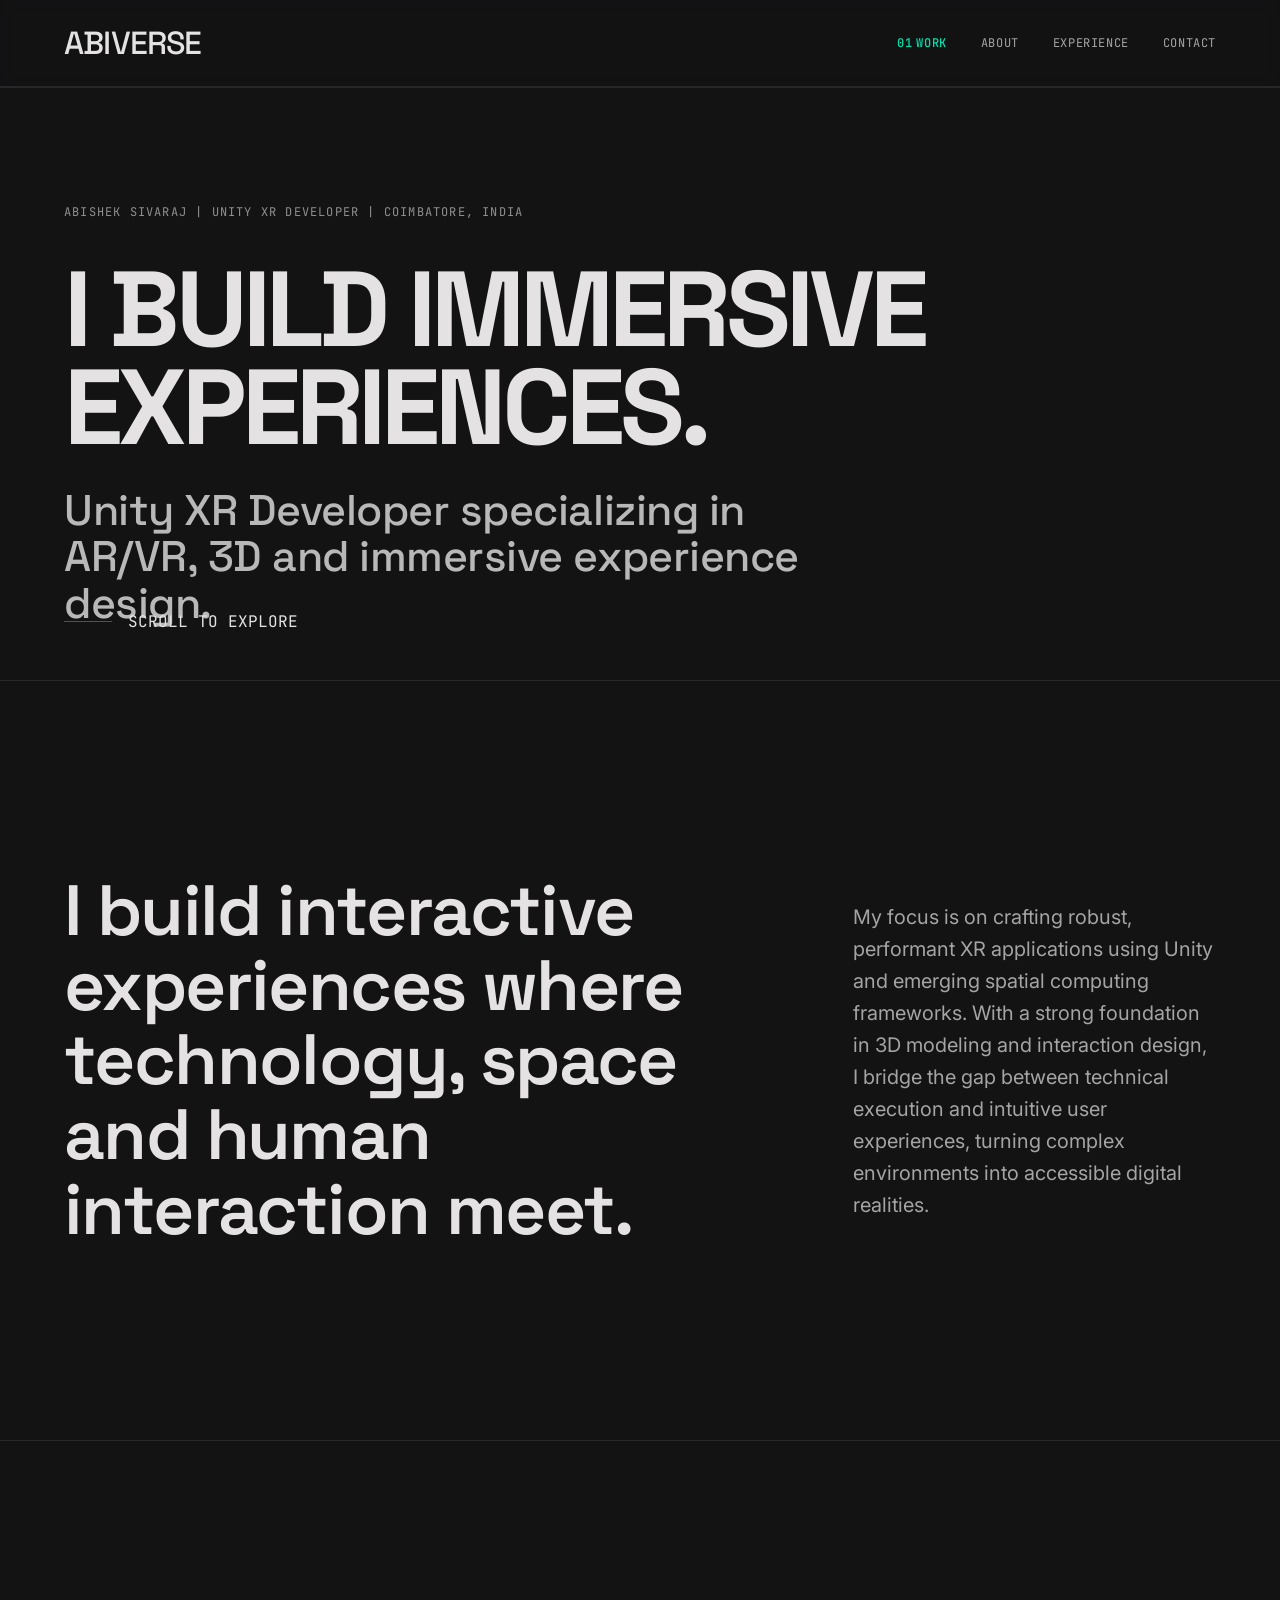
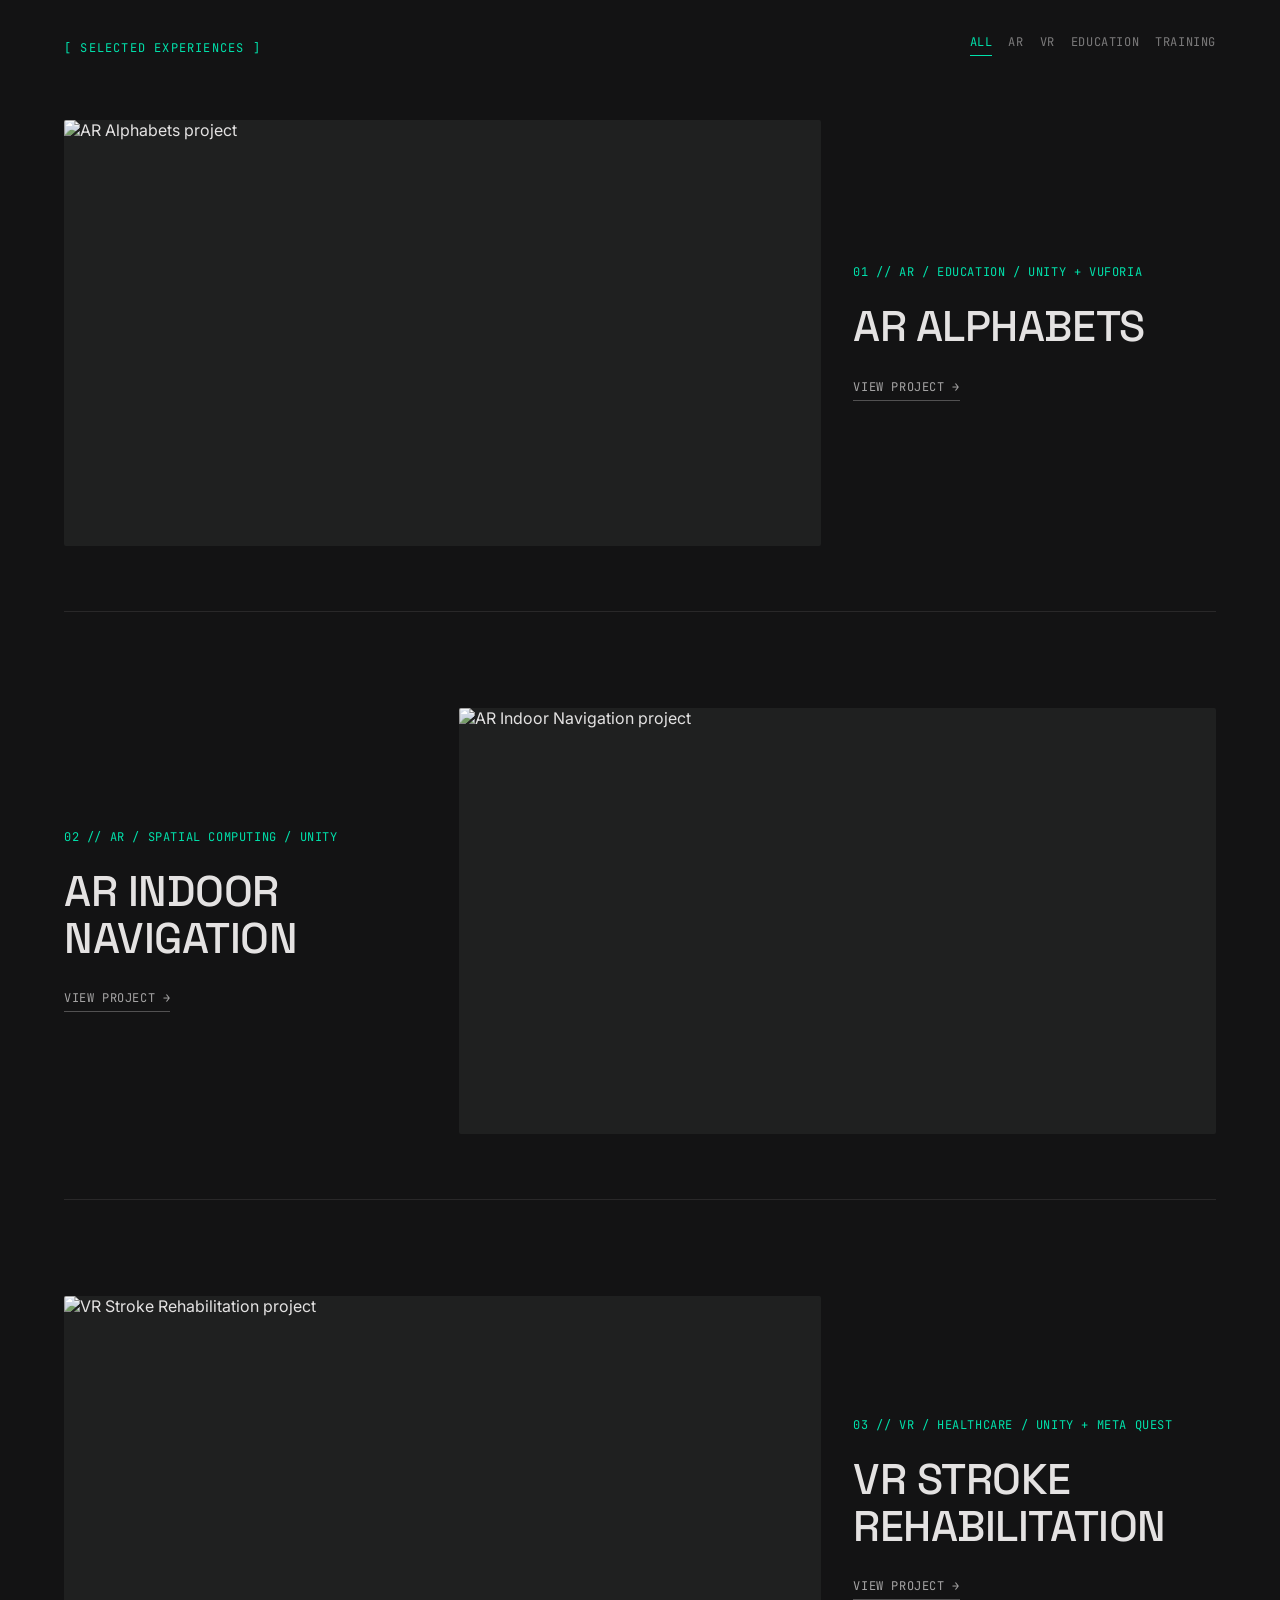
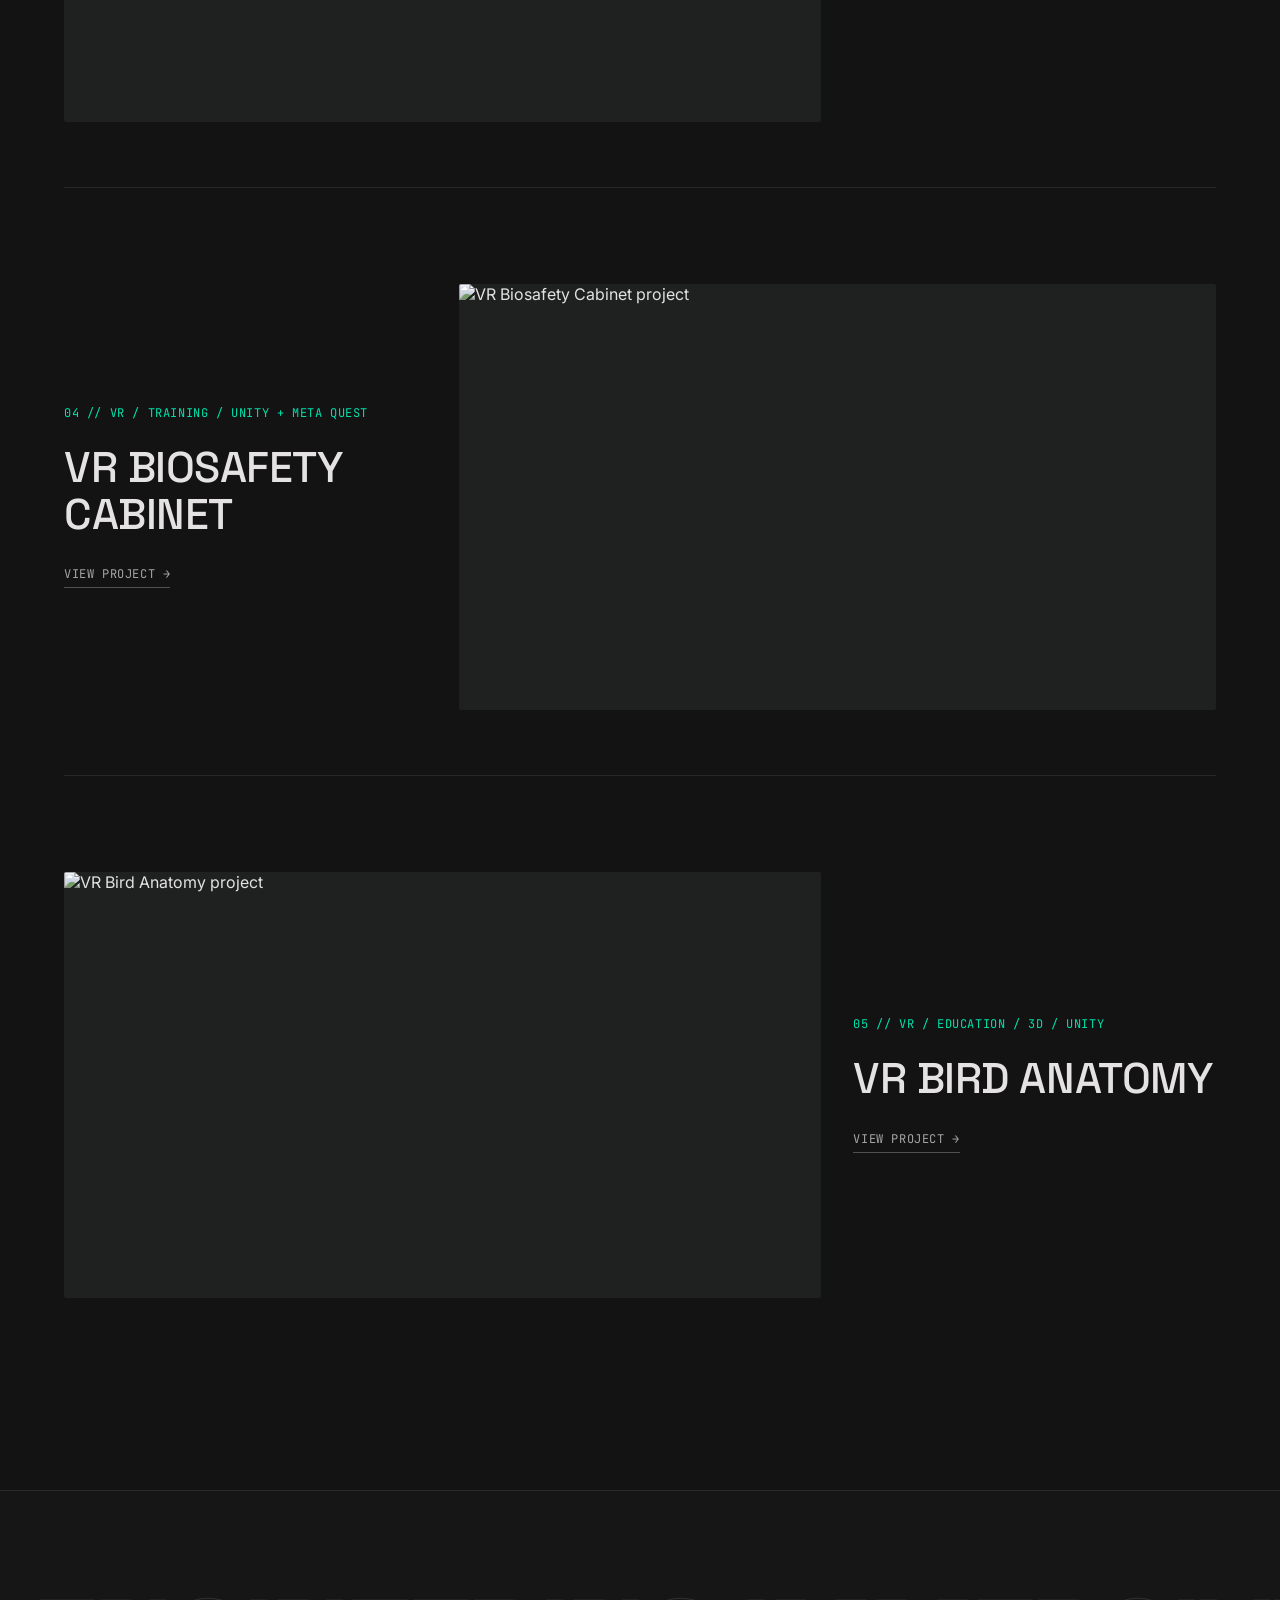
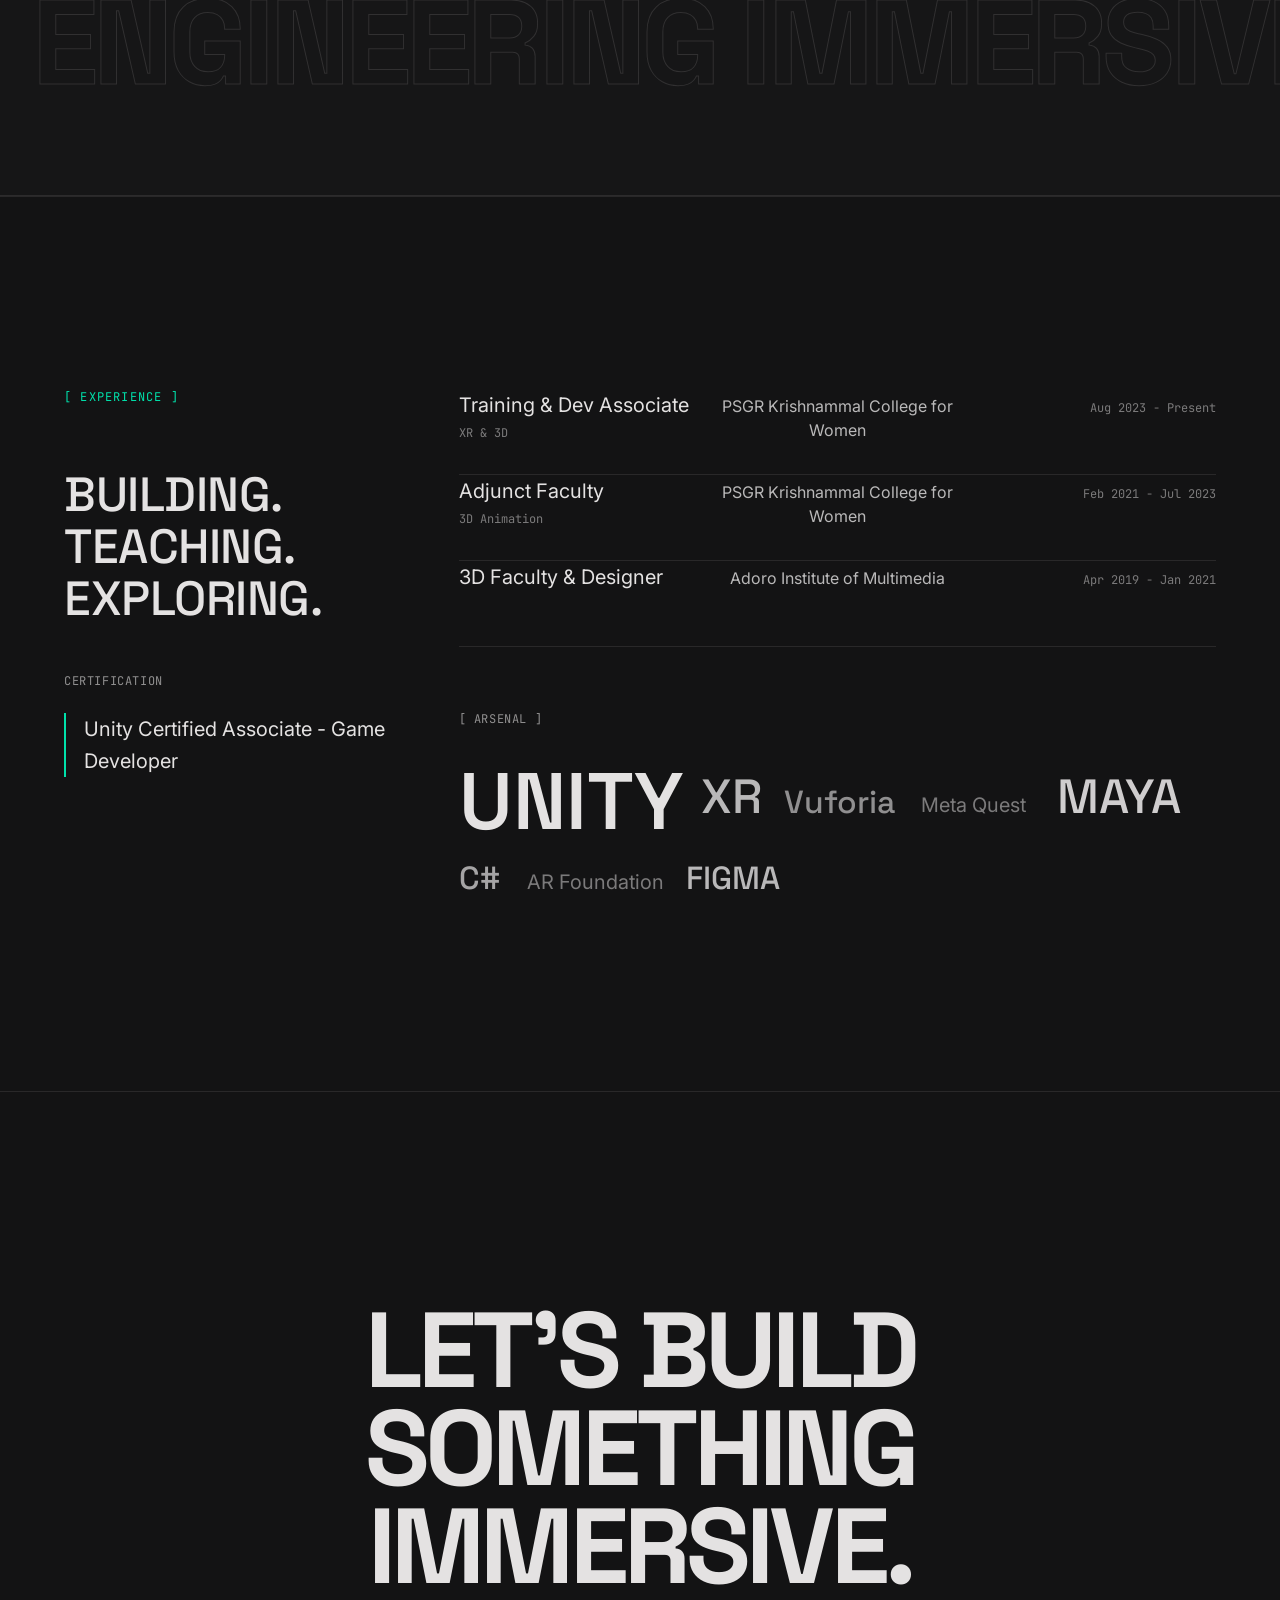
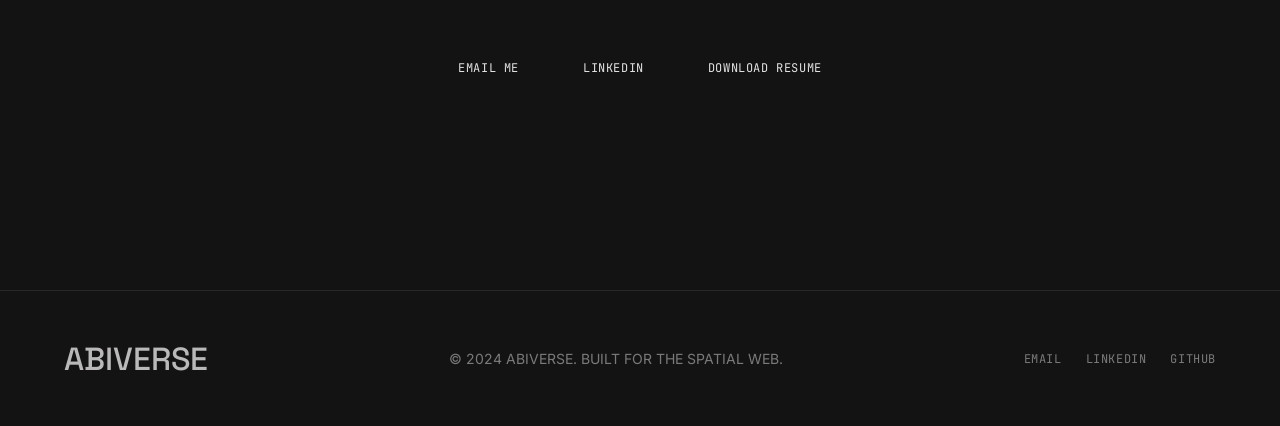
==== commit 81e0baa7: "Update fmt.Println message from 'Hello' to 'Goodbye'" ====
--- a/index.html
+++ b/index.html
@@ -1,896 +1,541 @@
-<!DOCTYPE html>
+<!doctype html>
 <html lang="en">
 <head>
-  <meta charset="UTF-8" />
-  <meta name="viewport" content="width=device-width, initial-scale=1.0"/>
-  <title>Abishek Sivaraj | XR Developer</title>
-
-  <link rel="preconnect" href="https://fonts.googleapis.com">
-  <link href="https://fonts.googleapis.com/css2?family=Inter:wght@400;500;600&family=JetBrains+Mono:wght@500&family=Sora:wght@400;600;700;800&display=swap" rel="stylesheet">
-
-  <style>
-    *{
-      margin:0;
-      padding:0;
-      box-sizing:border-box;
-    }
-
-    html{
-      scroll-behavior:smooth;
-    }
-
-    body{
-      background:#101415;
-      color:#e0e3e5;
-      font-family:'Inter',sans-serif;
-      overflow-x:hidden;
-    }
-
-    a{
-      text-decoration:none;
-      color:inherit;
-    }
-
-    img{
-      max-width:100%;
-      display:block;
-    }
-
-    .container{
-      width:min(1440px,100%);
-      margin:auto;
-      padding-inline:80px;
-    }
-
-    .section{
-      padding:100px 0;
-    }
-
-    .glass{
-      background:rgba(255,255,255,0.03);
-      border:1px solid rgba(255,255,255,0.12);
-      backdrop-filter:blur(8px);
-    }
-
-    .tag{
-      font-family:'JetBrains Mono', monospace;
-      font-size:12px;
-      letter-spacing:.08em;
-      padding:8px 14px;
-      border-radius:999px;
-      border:1px solid rgba(255,255,255,.12);
-      background:#272a2c;
-      color:#c7c6ca;
-    }
-
-    .hero-tag{
-      background:rgba(255,255,255,.05);
-      color:#adc6ff;
-    }
-
-    .btn{
-      padding:16px 32px;
-      border-radius:8px;
-      font-weight:600;
-      font-family:'Sora',sans-serif;
-      font-size:14px;
-      transition:.3s ease;
-      display:inline-flex;
-      align-items:center;
-      justify-content:center;
-      cursor:pointer;
-    }
-
-    .btn-primary{
-      background:#c8c6c7;
-      color:#313031;
-    }
-
-    .btn-secondary{
-      background:rgba(255,255,255,.05);
-      border:1px solid rgba(255,255,255,.2);
-      color:#fff;
-    }
-
-    .btn:hover{
-      transform:translateY(-2px);
-    }
-
-    /* NAV */
-
-    nav{
-      position:fixed;
-      width:100%;
-      top:0;
-      left:0;
-      z-index:1000;
-      background:rgba(16,20,21,.8);
-      backdrop-filter:blur(8px);
-      border-bottom:1px solid rgba(255,255,255,.08);
-    }
-
-    .nav-inner{
-      height:80px;
-      display:flex;
-      align-items:center;
-      justify-content:space-between;
-    }
-
-    .logo{
-      font-family:'Sora',sans-serif;
-      font-size:18px;
-      font-weight:700;
-      letter-spacing:.02em;
-    }
-
-    .nav-links{
-      display:flex;
-      gap:28px;
-    }
-
-    .nav-links a{
-      font-family:'JetBrains Mono', monospace;
-      font-size:12px;
-      color:#c7c6ca;
-      letter-spacing:.08em;
-    }
-
-    .resume-btn{
-      background:#c8c6c7;
-      color:#313031;
-      padding:12px 24px;
-      border-radius:999px;
-      font-family:'JetBrains Mono', monospace;
-      font-size:12px;
-      font-weight:600;
-    }
-
-    /* HERO */
-
-    .hero{
-      min-height:100vh;
-      display:flex;
-      align-items:center;
-      position:relative;
-      overflow:hidden;
-    }
-
-    .hero::before{
-      content:'';
-      position:absolute;
-      inset:0;
-      background:radial-gradient(circle at center, rgba(173,198,255,.15), transparent 60%);
-      pointer-events:none;
-    }
-
-    .hero-grid{
-      display:grid;
-      grid-template-columns:1.2fr .8fr;
-      gap:40px;
-      align-items:center;
-    }
-
-    .hero h1{
-      font-family:'Sora',sans-serif;
-      font-size:72px;
-      line-height:1.1;
-      margin-top:24px;
-      margin-bottom:12px;
-      font-weight:800;
-    }
-
-    .hero h2{
-      font-family:'Sora',sans-serif;
-      font-size:24px;
-      line-height:1.5;
-      color:#c7c6ca;
-      margin-bottom:24px;
-      font-weight:600;
-    }
-
-    .hero p{
-      max-width:580px;
-      font-size:18px;
-      line-height:1.8;
-      color:#919094;
-      margin-bottom:32px;
-    }
-
-    .hero-buttons{
-      display:flex;
-      gap:20px;
-      flex-wrap:wrap;
-    }
-
-    .hero-image{
-      width:100%;
-      aspect-ratio:1;
-      border-radius:50%;
-      overflow:hidden;
-      border:1px solid rgba(255,255,255,.1);
-      background:rgba(255,255,255,.05);
-      backdrop-filter:blur(10px);
-      display:flex;
-      align-items:center;
-      justify-content:center;
-      padding:20px;
-    }
-
-    .hero-image img{
-      width:100%;
-      height:100%;
-      object-fit:cover;
-      border-radius:50%;
-    }
-
-    /* TITLES */
-
-    .section-title{
-      font-family:'Sora',sans-serif;
-      font-size:48px;
-      font-weight:700;
-      margin-bottom:60px;
-    }
-
-    .center{
-      text-align:center;
-    }
-
-    /* FEATURED */
-
-    .featured-card{
-      display:grid;
-      grid-template-columns:1fr 1fr;
-      overflow:hidden;
-      border-radius:16px;
-    }
-
-    .featured-image{
-      min-height:560px;
-      overflow:hidden;
-    }
-
-    .featured-image img{
-      width:100%;
-      height:100%;
-      object-fit:cover;
-    }
-
-    .featured-content{
-      padding:80px 40px;
-      display:flex;
-      flex-direction:column;
-      justify-content:center;
-    }
-
-    .tag-group{
-      display:flex;
-      flex-wrap:wrap;
-      gap:10px;
-      margin-bottom:28px;
-    }
-
-    .featured-content h3{
-      font-family:'Sora',sans-serif;
-      font-size:48px;
-      line-height:1.2;
-      margin-bottom:24px;
-    }
-
-    .featured-content p{
-      font-size:18px;
-      line-height:1.8;
-      color:#919094;
-      margin-bottom:32px;
-    }
-
-    .case-link{
-      color:#adc6ff;
-      font-family:'JetBrains Mono', monospace;
-      font-size:12px;
-      letter-spacing:.08em;
-    }
-
-    /* TECH */
-
-    .tech-grid{
-      display:grid;
-      grid-template-columns:2fr 1fr 1fr;
-      gap:20px;
-      margin-top:80px;
-    }
-
-    .tech-card{
-      border-radius:14px;
-      padding:30px;
-    }
-
-    .tech-card h3{
-      font-family:'Sora',sans-serif;
-      font-size:24px;
-      margin-bottom:28px;
-    }
-
-    .tech-list{
-      display:flex;
-      flex-direction:column;
-      gap:22px;
-    }
-
-    .tech-item{
-      display:flex;
-      align-items:center;
-      justify-content:space-between;
-      color:#e0e3e5;
-    }
-
-    .soft-tags{
-      display:flex;
-      flex-wrap:wrap;
-      gap:12px;
-    }
-
-    .soft-tags span{
-      padding:10px 16px;
-      border-radius:8px;
-      background:rgba(255,255,255,.05);
-      border:1px solid rgba(255,255,255,.1);
-      font-family:'JetBrains Mono', monospace;
-      font-size:12px;
-    }
-
-    /* TIMELINE */
-
-    .timeline{
-      position:relative;
-      display:flex;
-      flex-direction:column;
-      gap:80px;
-      margin-top:80px;
-    }
-
-    .timeline::before{
-      content:'';
-      position:absolute;
-      top:0;
-      bottom:0;
-      left:50%;
-      width:1px;
-      background:#46464a;
-      transform:translateX(-50%);
-    }
-
-    .timeline-item{
-      display:flex;
-      position:relative;
-    }
-
-    .timeline-item:nth-child(even){
-      justify-content:flex-end;
-    }
-
-    .timeline-card{
-      width:45%;
-      padding:28px;
-      border-radius:14px;
-      position:relative;
-    }
-
-    .timeline-dot{
-      position:absolute;
-      left:50%;
-      top:50%;
-      width:16px;
-      height:16px;
-      background:#adc6ff;
-      border-radius:50%;
-      transform:translate(-50%,-50%);
-      box-shadow:0 0 20px #adc6ff;
-    }
-
-    .timeline-card small{
-      font-family:'JetBrains Mono', monospace;
-      color:#adc6ff;
-      letter-spacing:.08em;
-      font-size:12px;
-    }
-
-    .timeline-card h3{
-      font-family:'Sora',sans-serif;
-      font-size:24px;
-      margin:18px 0 12px;
-    }
-
-    .timeline-card p{
-      color:#919094;
-      line-height:1.6;
-    }
-
-    /* QUALIFICATION */
-
-    .qualification-grid{
-      display:grid;
-      grid-template-columns:repeat(3,1fr);
-      gap:24px;
-      margin-top:60px;
-    }
-
-    .qualification-card{
-      padding:30px;
-      border-radius:14px;
-      position:relative;
-    }
-
-    .qualification-card small{
-      color:#adc6ff;
-      font-family:'JetBrains Mono', monospace;
-      letter-spacing:.08em;
-      font-size:12px;
-    }
-
-    .qualification-card h3{
-      font-family:'Sora',sans-serif;
-      font-size:24px;
-      line-height:1.5;
-      margin:18px 0;
-    }
-
-    .qualification-card p{
-      color:#919094;
-      line-height:1.7;
-    }
-
-    /* FOOTER */
-
-    footer{
-      border-top:1px solid #46464a;
-      padding:100px 0 40px;
-    }
-
-    .footer-top{
-      display:flex;
-      align-items:flex-end;
-      justify-content:space-between;
-      gap:40px;
-      margin-bottom:60px;
-    }
-
-    .footer-top h2{
-      font-family:'Sora',sans-serif;
-      font-size:48px;
-      line-height:1.2;
-      margin-bottom:24px;
-    }
-
-    .footer-email{
-      color:#adc6ff;
-      font-family:'Sora',sans-serif;
-      font-size:24px;
-      font-weight:600;
-      margin-bottom:10px;
-    }
-
-    .footer-location{
-      color:#919094;
-      font-size:18px;
-    }
-
-    .socials{
-      display:flex;
-      gap:20px;
-    }
-
-    .socials a{
-      width:52px;
-      height:52px;
-      border-radius:50%;
-      display:flex;
-      align-items:center;
-      justify-content:center;
-      background:rgba(255,255,255,.05);
-      border:1px solid rgba(255,255,255,.1);
-      color:#fff;
-      font-size:14px;
-    }
-
-    .footer-bottom{
-      border-top:1px solid rgba(255,255,255,.05);
-      padding-top:24px;
-      display:flex;
-      align-items:center;
-      justify-content:space-between;
-      flex-wrap:wrap;
-      gap:20px;
-    }
-
-    .footer-bottom p,
-    .footer-bottom a{
-      font-family:'JetBrains Mono', monospace;
-      font-size:12px;
-      letter-spacing:.08em;
-      color:#c7c6ca;
-    }
-
-    .footer-links{
-      display:flex;
-      gap:24px;
-    }
-
-    /* RESPONSIVE */
-
-    @media(max-width:1100px){
-
-      .hero-grid,
-      .featured-card,
-      .tech-grid,
-      .qualification-grid{
-        grid-template-columns:1fr;
+<meta charset="utf-8">
+<meta name="viewport" content="width=device-width, initial-scale=1">
+<meta name="description" content="Abiverse — Abishek Sivaraj, Unity XR Developer.">
+<title>ABIVERSE — Unity XR Developer</title>
+<style>
+  @import url('https://fonts.googleapis.com/css2?family=Inter:wght@400;500;600&family=JetBrains+Mono:wght@400;500&family=Space+Grotesk:wght@500;600;700&display=swap');
+
+  :root{
+    --bg:#131314;
+    --panel:#1f2020;
+    --text:#e4e2e2;
+    --muted:rgba(228,226,226,.70);
+    --dim:rgba(228,226,226,.50);
+    --line:rgba(228,226,226,.10);
+    --green:#00e1ab;
+    --content:1152px;
+  }
+
+  *{box-sizing:border-box}
+  html{scroll-behavior:smooth;background:var(--bg)}
+  body{
+    margin:0;
+    background:var(--bg);
+    color:var(--text);
+    font-family:Inter,Arial,sans-serif;
+    -webkit-font-smoothing:antialiased;
+    overflow-x:hidden;
+  }
+  a{color:inherit;text-decoration:none}
+  img{display:block;width:100%;height:100%;object-fit:cover}
+  button{font:inherit}
+  .mono{font-family:"JetBrains Mono",Consolas,monospace}
+  .display{font-family:"Space Grotesk",Arial,sans-serif}
+
+  .nav{
+    position:fixed;
+    inset:0 0 auto 0;
+    z-index:20;
+    height:87px;
+    display:flex;
+    align-items:center;
+    justify-content:space-between;
+    padding:24px 64px 25px;
+    background:rgba(19,19,20,.84);
+    backdrop-filter:blur(5px);
+    border-bottom:1px solid var(--line);
+  }
+  .brand{
+    font:500 32px/38px "Space Grotesk",Arial,sans-serif;
+    letter-spacing:-.8px;
+    text-transform:uppercase;
+  }
+  .navlinks{display:flex;gap:34px;align-items:center}
+  .navlinks a{
+    position:relative;
+    font:400 12px/16px "JetBrains Mono",Consolas,monospace;
+    letter-spacing:.6px;
+    color:var(--muted);
+    text-transform:uppercase;
+  }
+  .navlinks a.active{color:var(--green);font-weight:500}
+  .navlinks a.active:before{content:attr(data-num);margin-right:4px}
+
+  main{padding-top:87px}
+  section{border-top:1px solid var(--line)}
+  .hero{
+    min-height:593px;
+    padding:116px 64px 48px;
+    position:relative;
+    display:flex;
+    flex-direction:column;
+    justify-content:flex-start;
+  }
+  .hero-inner{max-width:var(--content);width:100%;margin:0 auto}
+  .eyebrow{
+    color:rgba(228,226,226,.6);
+    font:400 12px/16px "JetBrains Mono",Consolas,monospace;
+    letter-spacing:1.2px;
+    text-transform:uppercase;
+  }
+  .hero h1{
+    margin:40px 0 0;
+    max-width:1024px;
+    font:700 clamp(64px,8.33vw,120px)/.92 "Space Grotesk",Arial,sans-serif;
+    letter-spacing:-4.8px;
+    text-transform:uppercase;
+  }
+  .hero-sub{
+    margin-top:32px;
+    max-width:768px;
+    font:500 clamp(28px,3.35vw,48px)/1.08 "Space Grotesk",Arial,sans-serif;
+    letter-spacing:-.48px;
+    color:rgba(228,226,226,.8);
+  }
+  .scroll-cue{
+    position:absolute;
+    left:64px;
+    bottom:48px;
+    display:flex;
+    align-items:center;
+    gap:16px;
+  }
+  .scroll-cue:before{content:"";width:48px;height:1px;background:rgba(228,226,226,.3)}
+
+  .editorial{
+    padding:193px 64px 192px;
+  }
+  .editorial-grid{
+    width:100%;
+    max-width:var(--content);
+    margin:0 auto;
+    display:grid;
+    grid-template-columns:repeat(12,minmax(0,1fr));
+    gap:32px;
+    align-items:center;
+  }
+  .editorial h2{
+    grid-column:1 / span 7;
+    margin:0;
+    font:600 clamp(48px,5.56vw,80px)/1.05 "Space Grotesk",Arial,sans-serif;
+    letter-spacing:-1.6px;
+  }
+  .editorial p{
+    grid-column:9 / span 4;
+    margin:0;
+    font:400 20px/32px Inter,Arial,sans-serif;
+    color:var(--muted);
+  }
+
+  .work{padding:193px 64px 192px}
+  .section-head{max-width:var(--content);margin:0 auto;display:flex;align-items:flex-end;justify-content:space-between}
+  .kicker{
+    color:var(--green);
+    font:400 12px/16px "JetBrains Mono",Consolas,monospace;
+    letter-spacing:1.2px;
+    text-transform:uppercase;
+  }
+  .filters{display:flex;gap:16px}
+  .filter{
+    border:0;background:none;color:rgba(228,226,226,.5);
+    font:400 12px/16px "JetBrains Mono",Consolas,monospace;
+    letter-spacing:.6px;text-transform:uppercase;cursor:pointer;padding:0 0 5px;
+  }
+  .filter.active{color:var(--green);border-bottom:1px solid var(--green)}
+  .projects{max-width:var(--content);margin:64px auto 0;display:flex;flex-direction:column;gap:96px}
+  .project{
+    display:grid;
+    grid-template-columns:repeat(12,minmax(0,1fr));
+    gap:32px;
+    padding-bottom:65px;
+    border-bottom:1px solid var(--line);
+    align-items:center;
+  }
+  .project:last-child{border-bottom:0;padding-bottom:0}
+  .project.reverse .visual{grid-column:5 / span 8;grid-row:1}
+  .visual{grid-column:1 / span 8;grid-row:1;aspect-ratio:16/9;background:var(--panel);border-radius:2px;overflow:hidden;position:relative}
+  .visual:after{content:"";position:absolute;inset:0;background:rgba(255,255,255,.4);mix-blend-mode:saturation;pointer-events:none}
+  .visual img{filter:saturate(.75)}
+  .copy{grid-column:9 / span 4;grid-row:1;align-self:center}
+  .project.reverse .copy{grid-column:1 / span 4;grid-row:1}
+  .project-meta{color:var(--green);font:400 12px/16px "JetBrains Mono",Consolas,monospace;letter-spacing:.6px;text-transform:uppercase;margin-bottom:24px}
+  .project h3{
+    margin:0 0 24px;
+    font:500 clamp(36px,3.35vw,48px)/1.08 "Space Grotesk",Arial,sans-serif;
+    letter-spacing:-.48px;
+    text-transform:uppercase;
+  }
+  .project-link{
+    display:inline-block;
+    padding-bottom:5px;
+    border-bottom:1px solid rgba(228,226,226,.3);
+    color:rgba(228,226,226,.7);
+    font:400 12px/16px "JetBrains Mono",Consolas,monospace;
+    letter-spacing:.6px;
+  }
+
+  .marquee{
+    overflow:hidden;
+    padding:97px 0;
+    background:rgba(31,32,32,.3);
+    border-top:1px solid var(--line);
+    border-bottom:1px solid var(--line);
+  }
+  .marquee-track{
+    width:max-content;
+    display:flex;
+    animation:marquee 28s linear infinite;
+  }
+  .marquee-text{
+    white-space:nowrap;
+    padding-left:32px;
+    font:700 120px/.92 "Space Grotesk",Arial,sans-serif;
+    letter-spacing:-4.8px;
+    color:transparent;
+    -webkit-text-stroke:1px rgba(228,226,226,.13);
+  }
+  @keyframes marquee{to{transform:translateX(-50%)}}
+
+  .experience{padding:192px 64px 193px}
+  .experience-grid{
+    max-width:var(--content);
+    margin:0 auto;
+    display:grid;
+    grid-template-columns:repeat(12,minmax(0,1fr));
+    gap:32px;
+  }
+  .experience-left{grid-column:1 / span 4}
+  .experience-left h2{
+    margin:64px 0 48px;
+    font:500 48px/52px "Space Grotesk",Arial,sans-serif;
+    letter-spacing:-.48px;
+    text-transform:uppercase;
+  }
+  .cert-label{
+    color:rgba(228,226,226,.6);
+    font:400 12px/16px "JetBrains Mono",Consolas,monospace;
+    letter-spacing:.6px;
+    margin-bottom:24px;
+  }
+  .cert{
+    border-left:2px solid var(--green);
+    padding-left:18px;
+    font:400 20px/32px Inter,Arial,sans-serif;
+  }
+  .experience-right{grid-column:5 / span 8}
+  .exp-list{display:flex;flex-direction:column}
+  .exp-item{
+    display:grid;
+    grid-template-columns:1fr 1fr 1fr;
+    min-height:86px;
+    border-bottom:1px solid var(--line);
+    align-items:start;
+  }
+  .exp-role{padding-top:0;font:400 20px/32px Inter,Arial,sans-serif}
+  .exp-type{margin-top:4px;color:var(--dim);font:400 12px/16px "JetBrains Mono",Consolas,monospace}
+  .exp-company{text-align:center;padding-top:5px;color:rgba(228,226,226,.8);font:400 16px/24px Inter,Arial,sans-serif}
+  .exp-date{text-align:right;padding-top:11px;color:var(--dim);font:400 12px/16px "JetBrains Mono",Consolas,monospace}
+  .arsenal{margin-top:64px}
+  .arsenal-title{color:rgba(228,226,226,.6);font:400 12px/16px "JetBrains Mono",Consolas,monospace;letter-spacing:.6px}
+  .skill-cloud{
+    margin-top:32px;
+    min-height:139px;
+    position:relative;
+    white-space:nowrap;
+  }
+  .skill{position:absolute;display:block}
+  .skill.s1{left:0;top:0;font:600 80px/84px "Space Grotesk";color:var(--text)}
+  .skill.s2{left:32%;top:12px;font:500 48px/52px "Space Grotesk";color:rgba(228,226,226,.8)}
+  .skill.s3{left:43%;top:24px;font:500 32px/38px "Space Grotesk";color:rgba(228,226,226,.6)}
+  .skill.s4{left:61%;top:30px;font:400 20px/32px Inter;color:rgba(228,226,226,.5)}
+  .skill.s5{left:79%;top:12px;font:500 48px/52px "Space Grotesk";color:rgba(228,226,226,.9)}
+  .skill.s6{left:0;top:100px;font:500 32px/38px "Space Grotesk";color:rgba(228,226,226,.7)}
+  .skill.s7{left:9%;top:107px;font:400 20px/32px Inter;color:rgba(228,226,226,.5)}
+  .skill.s8{left:30%;top:100px;font:500 32px/38px "Space Grotesk";color:rgba(228,226,226,.8)}
+
+  .contact{
+    padding:192px 64px;
+    min-height:799px;
+    display:flex;
+    flex-direction:column;
+    align-items:center;
+    justify-content:center;
+  }
+  .contact h2{
+    margin:0;
+    text-align:center;
+    font:700 clamp(68px,8.33vw,120px)/.92 "Space Grotesk",Arial,sans-serif;
+    letter-spacing:-4.8px;
+    text-transform:uppercase;
+  }
+  .contact-links{display:flex;gap:64px;margin-top:64px}
+  .contact-links a{font:400 12px/16px "JetBrains Mono",Consolas,monospace;letter-spacing:.6px;color:var(--text);padding-bottom:5px}
+
+  footer{
+    min-height:135px;
+    padding:49px 64px 48px;
+    border-top:1px solid var(--line);
+    display:flex;
+    justify-content:space-between;
+    align-items:center;
+  }
+  .foot-brand{font:500 32px/38px "Space Grotesk",Arial,sans-serif;opacity:.8}
+  .foot-copy{font:400 14px/20px Inter,Arial,sans-serif;color:var(--dim)}
+  .foot-links{display:flex;gap:24px}
+  .foot-links a{font:400 12px/16px "JetBrains Mono",Consolas,monospace;letter-spacing:.6px;color:var(--dim)}
+
+  .fade-in{opacity:0;transform:translateY(24px);transition:opacity .8s ease,transform .8s ease}
+  .fade-in.is-visible{opacity:1;transform:none}
+
+  @media (max-width: 900px){
+    .nav{padding:20px 24px;height:72px}
+    main{padding-top:72px}
+    .navlinks{gap:18px}
+    .brand{font-size:26px}
+    .navlinks a{font-size:10px}
+    .hero,.editorial,.work,.experience,.contact{padding-left:24px;padding-right:24px}
+    .hero{padding-top:90px;min-height:560px}
+    .hero h1{letter-spacing:-2.5px}
+    .hero-sub{font-size:32px}
+    .scroll-cue{left:24px}
+    .editorial{padding-top:120px;padding-bottom:120px}
+    .editorial-grid{grid-template-columns:1fr;gap:48px}
+    .editorial h2,.editorial p{grid-column:1}
+    .work{padding-top:120px;padding-bottom:120px}
+    .section-head{align-items:flex-start;gap:20px;flex-direction:column}
+    .projects{margin-top:48px;gap:64px}
+    .project,.project.reverse{grid-template-columns:1fr;gap:28px}
+    .visual,.project.reverse .visual{grid-column:1;grid-row:auto}
+    .copy,.project.reverse .copy{grid-column:1;grid-row:auto}
+    .experience{padding-top:120px;padding-bottom:120px}
+    .experience-grid{grid-template-columns:1fr;gap:72px}
+    .experience-left,.experience-right{grid-column:1}
+    .experience-left h2{font-size:42px}
+    .exp-item{grid-template-columns:1fr;gap:10px;padding:18px 0}
+    .exp-company,.exp-date{text-align:left;padding-top:0}
+    .skill-cloud{min-height:220px}
+    .skill.s1{font-size:60px}
+    .skill.s2{left:42%;font-size:38px}
+    .skill.s3{left:60%;font-size:26px}
+    .skill.s4{left:44%;top:62px}
+    .skill.s5{left:70%;top:88px;font-size:40px}
+    .skill.s6{top:118px}
+    .skill.s7{left:13%;top:132px}
+    .skill.s8{left:48%;top:132px}
+    .contact{min-height:620px;padding-top:120px;padding-bottom:120px}
+    .contact h2{letter-spacing:-2.8px}
+    .contact-links{gap:28px;flex-wrap:wrap;justify-content:center}
+    footer{padding:36px 24px;flex-direction:column;gap:22px;align-items:flex-start}
+  }
+  @media (max-width: 560px){
+    .nav{height:auto;min-height:72px;flex-wrap:wrap;gap:14px}
+    .navlinks{width:100%;justify-content:space-between;gap:10px}
+    .hero{padding-top:60px;min-height:610px}
+    .hero h1{font-size:56px;line-height:.95;letter-spacing:-2px}
+    .hero-sub{font-size:26px;line-height:1.1}
+    .editorial h2{font-size:46px}
+    .editorial p{font-size:17px;line-height:28px}
+    .project h3{font-size:40px}
+    .marquee-text{font-size:76px}
+    .contact h2{font-size:64px}
+    .contact-links{flex-direction:column;align-items:center}
+  }
+
+  @media (prefers-reduced-motion:reduce){
+    html{scroll-behavior:auto}
+    *,*::before,*::after{animation:none!important;transition:none!important}
+  }
+</style>
+</head>
+<body>
+<header class="nav">
+  <a class="brand" href="#top">ABIVERSE</a>
+  <nav class="navlinks" aria-label="Primary">
+    <a class="active" data-num="01" href="#work">WORK</a>
+    <a href="#about">ABOUT</a>
+    <a href="#experience">EXPERIENCE</a>
+    <a href="#contact">CONTACT</a>
+  </nav>
+</header>
+
+<main id="top">
+  <section class="hero">
+    <div class="hero-inner fade-in">
+      <div class="eyebrow">ABISHEK SIVARAJ | UNITY XR DEVELOPER | COIMBATORE, INDIA</div>
+      <h1 class="display">I BUILD IMMERSIVE EXPERIENCES.</h1>
+      <div class="hero-sub display">Unity XR Developer specializing in AR/VR, 3D and immersive experience design.</div>
+    </div>
+    <div class="scroll-cue mono"><span>SCROLL TO EXPLORE</span></div>
+  </section>
+
+  <section class="editorial" id="about">
+    <div class="editorial-grid fade-in">
+      <h2 class="display">I build interactive experiences where technology, space and human interaction meet.</h2>
+      <p>My focus is on crafting robust, performant XR applications using Unity and emerging spatial computing frameworks. With a strong foundation in 3D modeling and interaction design, I bridge the gap between technical execution and intuitive user experiences, turning complex environments into accessible digital realities.</p>
+    </div>
+  </section>
+
+  <section class="work" id="work">
+    <div class="section-head fade-in">
+      <div class="kicker">[ SELECTED EXPERIENCES ]</div>
+      <div class="filters" role="tablist" aria-label="Filter work">
+        <button class="filter active" data-filter="all">ALL</button>
+        <button class="filter" data-filter="AR">AR</button>
+        <button class="filter" data-filter="VR">VR</button>
+        <button class="filter" data-filter="EDUCATION">EDUCATION</button>
+        <button class="filter" data-filter="TRAINING">TRAINING</button>
+      </div>
+    </div>
+
+    <div class="projects">
+      <article class="project fade-in" data-tags="AR EDUCATION">
+        <div class="visual"><img src="https://www.figma.com/api/mcp/asset/46f4318f-4947-46a2-9086-c65459e1dd80.png" alt="AR Alphabets project"></div>
+        <div class="copy">
+          <div class="project-meta">01 // AR / EDUCATION / UNITY + VUFORIA</div>
+          <h3 class="display">AR ALPHABETS</h3>
+          <a class="project-link" href="#" aria-label="View AR Alphabets project">VIEW PROJECT →</a>
+        </div>
+      </article>
+
+      <article class="project reverse fade-in" data-tags="AR">
+        <div class="visual"><img src="https://www.figma.com/api/mcp/asset/54131ad4-c194-4c10-8da4-6afe54e921e5.png" alt="AR Indoor Navigation project"></div>
+        <div class="copy">
+          <div class="project-meta">02 // AR / SPATIAL COMPUTING / UNITY</div>
+          <h3 class="display">AR INDOOR NAVIGATION</h3>
+          <a class="project-link" href="#" aria-label="View AR Indoor Navigation project">VIEW PROJECT →</a>
+        </div>
+      </article>
+
+      <article class="project fade-in" data-tags="VR EDUCATION">
+        <div class="visual"><img src="https://www.figma.com/api/mcp/asset/e107d2d6-3368-406a-8442-196e37b24b0d.png" alt="VR Stroke Rehabilitation project"></div>
+        <div class="copy">
+          <div class="project-meta">03 // VR / HEALTHCARE / UNITY + META QUEST</div>
+          <h3 class="display">VR STROKE REHABILITATION</h3>
+          <a class="project-link" href="#" aria-label="View VR Stroke Rehabilitation project">VIEW PROJECT →</a>
+        </div>
+      </article>
+
+      <article class="project reverse fade-in" data-tags="VR TRAINING">
+        <div class="visual"><img src="https://www.figma.com/api/mcp/asset/ef19d5f9-fbcb-4bd9-ade4-b84304057863.png" alt="VR Biosafety Cabinet project"></div>
+        <div class="copy">
+          <div class="project-meta">04 // VR / TRAINING / UNITY + META QUEST</div>
+          <h3 class="display">VR BIOSAFETY CABINET</h3>
+          <a class="project-link" href="#" aria-label="View VR Biosafety Cabinet project">VIEW PROJECT →</a>
+        </div>
+      </article>
+
+      <article class="project fade-in" data-tags="VR EDUCATION">
+        <div class="visual"><img src="https://www.figma.com/api/mcp/asset/ecc9d1c2-e666-46b2-947d-888da916987c.png" alt="VR Bird Anatomy project"></div>
+        <div class="copy">
+          <div class="project-meta">05 // VR / EDUCATION / 3D / UNITY</div>
+          <h3 class="display">VR BIRD ANATOMY</h3>
+          <a class="project-link" href="#" aria-label="View VR Bird Anatomy project">VIEW PROJECT →</a>
+        </div>
+      </article>
+    </div>
+  </section>
+
+  <section class="marquee" aria-label="Engineering immersive experiences">
+    <div class="marquee-track">
+      <div class="marquee-text">ENGINEERING IMMERSIVE EXPERIENCES →</div>
+      <div class="marquee-text">ENGINEERING IMMERSIVE EXPERIENCES →</div>
+    </div>
+  </section>
+
+  <section class="experience" id="experience">
+    <div class="experience-grid fade-in">
+      <div class="experience-left">
+        <div class="kicker">[ EXPERIENCE ]</div>
+        <h2 class="display">BUILDING.<br>TEACHING.<br>EXPLORING.</h2>
+        <div class="cert-label">CERTIFICATION</div>
+        <div class="cert">Unity Certified Associate - Game Developer</div>
+      </div>
+
+      <div class="experience-right">
+        <div class="exp-list">
+          <div class="exp-item">
+            <div><div class="exp-role">Training &amp; Dev Associate</div><div class="exp-type">XR &amp; 3D</div></div>
+            <div class="exp-company">PSGR Krishnammal College for Women</div>
+            <div class="exp-date">Aug 2023 - Present</div>
+          </div>
+          <div class="exp-item">
+            <div><div class="exp-role">Adjunct Faculty</div><div class="exp-type">3D Animation</div></div>
+            <div class="exp-company">PSGR Krishnammal College for Women</div>
+            <div class="exp-date">Feb 2021 - Jul 2023</div>
+          </div>
+          <div class="exp-item">
+            <div><div class="exp-role">3D Faculty &amp; Designer</div></div>
+            <div class="exp-company">Adoro Institute of Multimedia</div>
+            <div class="exp-date">Apr 2019 - Jan 2021</div>
+          </div>
+        </div>
+
+        <div class="arsenal">
+          <div class="arsenal-title">[ ARSENAL ]</div>
+          <div class="skill-cloud">
+            <span class="skill s1 display">UNITY</span>
+            <span class="skill s2 display">XR</span>
+            <span class="skill s3 display">Vuforia</span>
+            <span class="skill s4">Meta Quest</span>
+            <span class="skill s5 display">MAYA</span>
+            <span class="skill s6 display">C#</span>
+            <span class="skill s7">AR Foundation</span>
+            <span class="skill s8 display">FIGMA</span>
+          </div>
+        </div>
+      </div>
+    </div>
+  </section>
+
+  <section class="contact" id="contact">
+    <h2 class="display fade-in">LET'S BUILD<br>SOMETHING<br>IMMERSIVE.</h2>
+    <div class="contact-links fade-in">
+      <a href="mailto:hello@abiverse.in">EMAIL ME</a>
+      <a href="#" aria-label="LinkedIn">LINKEDIN</a>
+      <a href="#" aria-label="Download resume">DOWNLOAD RESUME</a>
+    </div>
+  </section>
+</main>
+
+<footer>
+  <div class="foot-brand">ABIVERSE</div>
+  <div class="foot-copy">© 2024 ABIVERSE. BUILT FOR THE SPATIAL WEB.</div>
+  <div class="foot-links">
+    <a href="mailto:hello@abiverse.in">EMAIL</a>
+    <a href="#">LINKEDIN</a>
+    <a href="#">GITHUB</a>
+  </div>
+</footer>
+
+<script>
+(() => {
+  const filters = document.querySelectorAll('.filter');
+  const projects = document.querySelectorAll('.project');
+
+  filters.forEach(btn => btn.addEventListener('click', () => {
+    filters.forEach(b => b.classList.remove('active'));
+    btn.classList.add('active');
+    const filter = btn.dataset.filter;
+    projects.forEach(card => {
+      const show = filter === 'all' || (card.dataset.tags || '').split(' ').includes(filter);
+      card.style.display = show ? 'grid' : 'none';
+    });
+  }));
+
+  const io = new IntersectionObserver(entries => {
+    entries.forEach(entry => {
+      if (entry.isIntersecting) {
+        entry.target.classList.add('is-visible');
+        io.unobserve(entry.target);
       }
-
-      .hero-image{
-        max-width:420px;
-        margin:auto;
-      }
-
-      .timeline::before{
-        left:20px;
-      }
-
-      .timeline-item{
-        justify-content:flex-start !important;
-        padding-left:60px;
-      }
-
-      .timeline-dot{
-        left:20px;
-      }
-
-      .timeline-card{
-        width:100%;
-      }
-
-      .footer-top{
-        flex-direction:column;
-        align-items:flex-start;
-      }
-
-    }
-
-    @media(max-width:768px){
-
-      .container{
-        padding-inline:24px;
-      }
-
-      nav .nav-links,
-      nav .resume-btn{
-        display:none;
-      }
-
-      .hero h1{
-        font-size:48px;
-      }
-
-      .section-title{
-        font-size:36px;
-      }
-
-      .featured-content{
-        padding:40px 24px;
-      }
-
-      .featured-content h3{
-        font-size:34px;
-      }
-
-      .footer-top h2{
-        font-size:36px;
-      }
-
-    }
-  </style>
-</head>
-
-<body>
-
-  <!-- NAV -->
-
-  <nav>
-    <div class="container nav-inner">
-      <div class="logo">Abishek Sivaraj</div>
-
-      <div class="nav-links">
-        <a href="#work">WORK</a>
-        <a href="#tech">TECH STACK</a>
-        <a href="#journey">EXPERIENCE</a>
-        <a href="#contact">CONTACT</a>
-      </div>
-
-      <a href="#" class="resume-btn">DOWNLOAD RESUME</a>
-    </div>
-  </nav>
-
-  <!-- HERO -->
-
-  <section class="hero">
-    <div class="container hero-grid">
-
-      <div>
-        <span class="tag hero-tag">XR CREATIVE TECHNOLOGIST</span>
-
-        <h1>Abishek Sivaraj</h1>
-
-        <h2>
-          Unity XR Developer | UI/UX for Immersive Media |
-          3D Visualizer
-        </h2>
-
-        <p>
-          Bridging the gap between visual design and real-time XR development using Unity and Meta Building Blocks to craft high-fidelity spatial experiences.
-        </p>
-
-        <div class="hero-buttons">
-          <a href="#work" class="btn btn-primary">View Projects</a>
-          <a href="#contact" class="btn btn-secondary">Get in Touch</a>
-        </div>
-      </div>
-
-      <div class="hero-image">
-        <img src="https://www.figma.com/api/mcp/asset/63eaa9b7-68f1-46ca-8aa5-550c56b24c78" alt="Abishek">
-      </div>
-
-    </div>
-  </section>
-
-  <!-- FEATURED WORK -->
-
-  <section class="section" id="work">
-
-    <div class="container">
-
-      <h2 class="section-title center">Featured Work</h2>
-
-      <div class="featured-card glass">
-
-        <div class="featured-image">
-          <img src="https://www.figma.com/api/mcp/asset/6cd34253-7ba8-4907-9199-0da40309b529" alt="">
-        </div>
-
-        <div class="featured-content">
-
-          <div class="tag-group">
-            <span class="tag">Unity</span>
-            <span class="tag">C#</span>
-            <span class="tag">Meta Quest 3</span>
-            <span class="tag" style="background:#0566d9;color:#fff;">Pure VR</span>
-          </div>
-
-          <h3>
-            Interactive VR Bird Anatomy Application
-          </h3>
-
-          <p>
-            An educational simulation developed for the Meta Quest 3 featuring a highly detailed, interactive 3D crow model. Users can dissect layers of anatomy in real-time, utilizing custom-built gesture controls and spatial UI systems.
-          </p>
-
-          <a href="#" class="case-link">
-            EXPLORE CASE STUDY →
-          </a>
-
-        </div>
-
-      </div>
-
-      <!-- TECH STACK -->
-
-      <div class="tech-grid" id="tech">
-
-        <div class="tech-card glass">
-
-          <h3 style="color:#adc6ff;">Core Engine</h3>
-
-          <div class="tech-list">
-
-            <div class="tech-item">
-              <span>Unity Engine</span>
-              <span>●</span>
-            </div>
-
-            <div class="tech-item">
-              <span>C# Scripting</span>
-              <span>●</span>
-            </div>
-
-            <div class="tech-item">
-              <span>Meta Building Blocks</span>
-              <span>●</span>
-            </div>
-
-          </div>
-
-        </div>
-
-        <div class="tech-card glass">
-
-          <h3 style="color:#ddb7ff;">3D & Design</h3>
-
-          <div class="soft-tags">
-            <span>Autodesk Maya</span>
-            <span>Figma</span>
-            <span>Photoshop</span>
-            <span>After Effects</span>
-          </div>
-
-        </div>
-
-        <div class="tech-card glass">
-
-          <h3>Soft Skills</h3>
-
-          <div class="soft-tags">
-            <span>Leadership</span>
-            <span>Problem-solving</span>
-            <span>Adaptability</span>
-            <span>Creativity</span>
-          </div>
-
-        </div>
-
-      </div>
-
-    </div>
-
-  </section>
-
-  <!-- JOURNEY -->
-
-  <section class="section" id="journey">
-
-    <div class="container">
-
-      <h2 class="section-title">Professional Journey</h2>
-
-      <div class="timeline">
-
-        <div class="timeline-item">
-          <div class="timeline-card glass">
-            <small>Aug 2023 - Present</small>
-            <h3>PSGR Krishnammal College for Women</h3>
-            <p>Lead Creative Technologist & Immersive Mentor</p>
-          </div>
-          <div class="timeline-dot"></div>
-        </div>
-
-        <div class="timeline-item">
-          <div class="timeline-card glass">
-            <small>2019 - 2021</small>
-            <h3>Adoro Institute</h3>
-            <p>Visual Media Specialist</p>
-          </div>
-          <div class="timeline-dot" style="background:#919094; box-shadow:none;"></div>
-        </div>
-
-        <div class="timeline-item">
-          <div class="timeline-card glass">
-            <small>2018 - 2019</small>
-            <h3>Campus Images</h3>
-            <p>Creative Associate</p>
-          </div>
-          <div class="timeline-dot" style="background:#919094; box-shadow:none;"></div>
-        </div>
-
-      </div>
-
-    </div>
-
-  </section>
-
-  <!-- QUALIFICATIONS -->
-
-  <section class="section">
-
-    <div class="container">
-
-      <h2 class="section-title">Qualifications</h2>
-
-      <div class="qualification-grid">
-
-        <div class="qualification-card glass" style="border-color:rgba(173,198,255,.3);">
-
-          <small>APRIL 2025</small>
-
-          <h3>
-            Unity Certified Associate
-          </h3>
-
-          <p>
-            Professional Game Developer Certification
-          </p>
-
-        </div>
-
-        <div class="qualification-card glass">
-
-          <small>PROFESSIONAL CERTIFICATE</small>
-
-          <h3>
-            Google UI/UX
-          </h3>
-
-          <p>
-            End-to-end design methodology and systems thinking.
-          </p>
-
-        </div>
-
-        <div class="qualification-card glass">
-
-          <small>ENGINEERING DEGREE</small>
-
-          <h3>
-            Bachelor of Civil Engineering
-          </h3>
-
-          <p>
-            Government College of Technology (GCT)
-          </p>
-
-        </div>
-
-      </div>
-
-    </div>
-
-  </section>
-
-  <!-- FOOTER -->
-
-  <footer id="contact">
-
-    <div class="container">
-
-      <div class="footer-top">
-
-        <div>
-
-          <h2>
-            Ready to build immersive experiences?
-          </h2>
-
-          <div class="footer-email">
-            abishek.sivaraj.02@gmail.com
-          </div>
-
-          <div class="footer-location">
-            Coimbatore, India
-          </div>
-
-        </div>
-
-        <div class="socials">
-          <a href="#">in</a>
-          <a href="#">GH</a>
-        </div>
-
-      </div>
-
-      <div class="footer-bottom">
-
-        <p>
-          © 2024 ABISHEK SIVARAJ. ENGINEERED FOR SPATIAL REALITIES.
-        </p>
-
-        <div class="footer-links">
-          <a href="#">LinkedIn</a>
-          <a href="#">GitHub</a>
-          <a href="#">Read.cv</a>
-        </div>
-
-      </div>
-
-    </div>
-
-  </footer>
-
+    });
+  }, { threshold: 0.12 });
+
+  document.querySelectorAll('.fade-in').forEach(el => io.observe(el));
+})();
+</script>
 </body>
 </html>
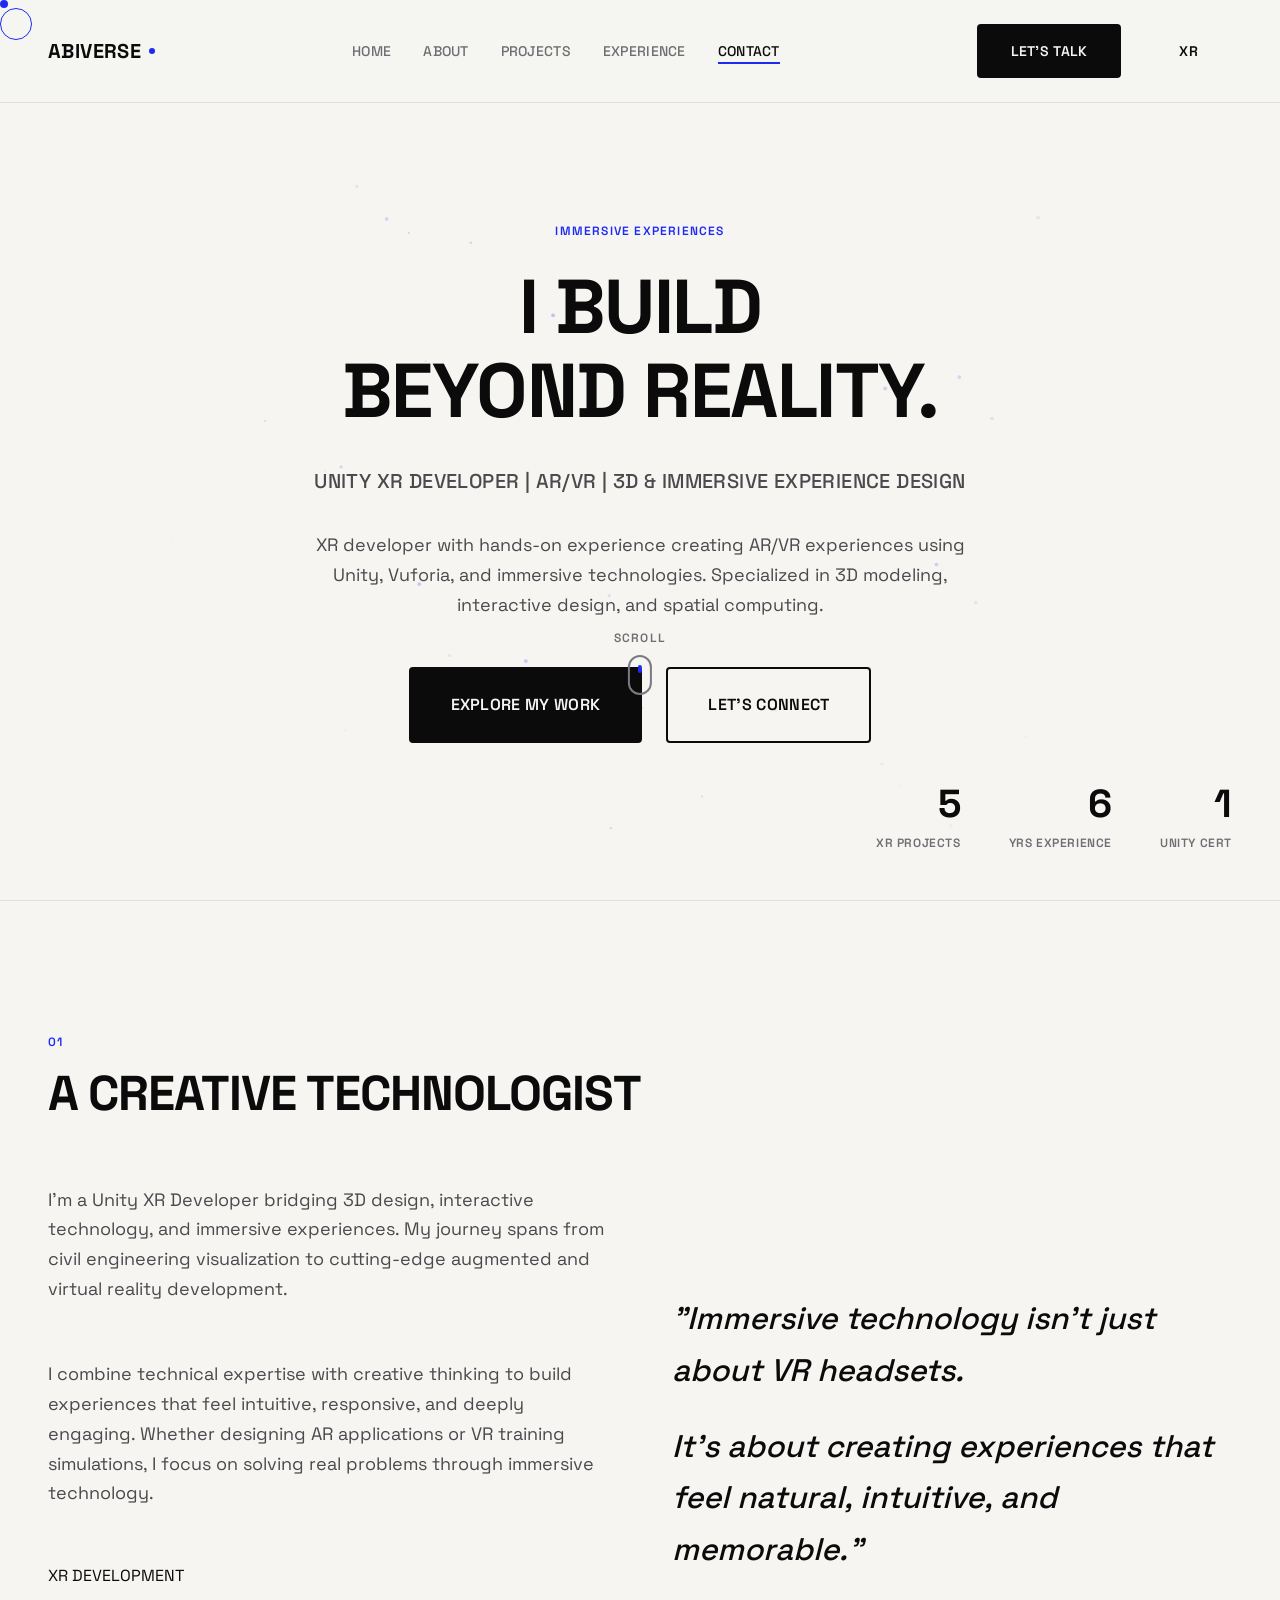
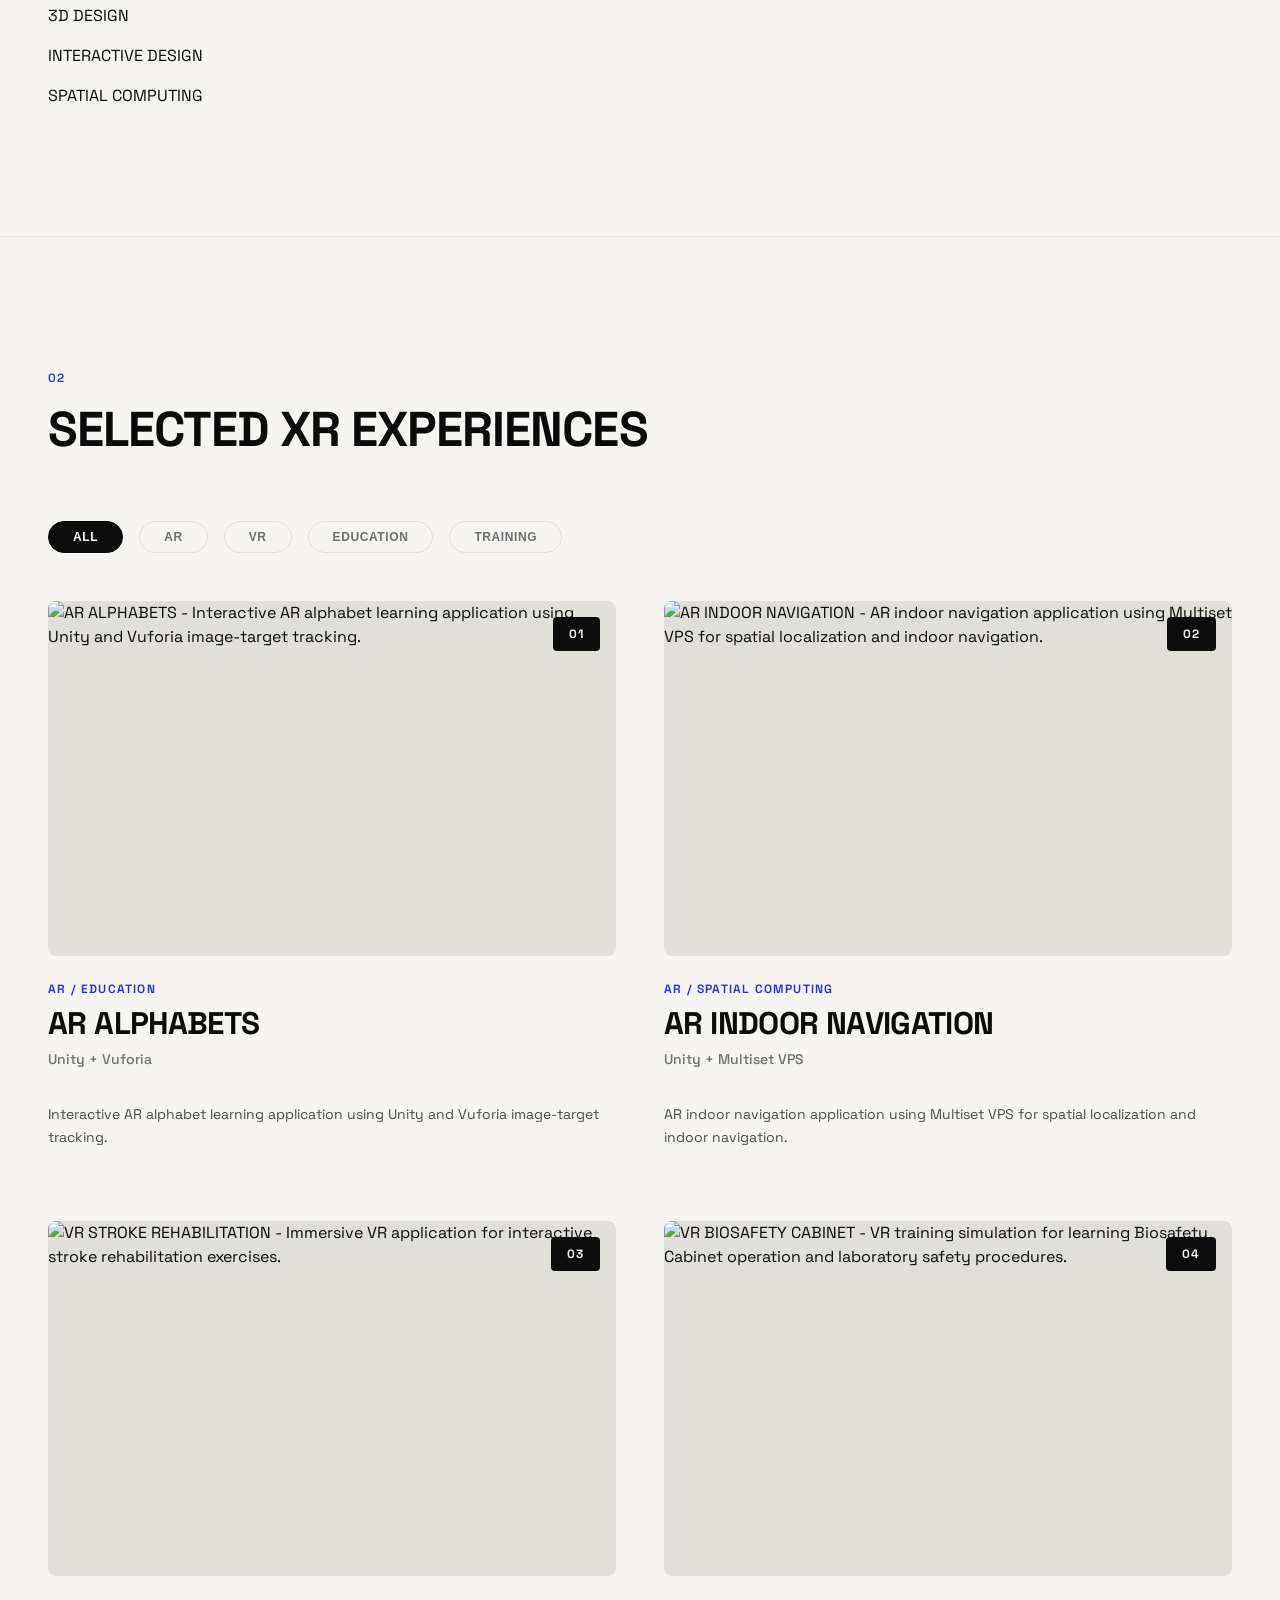
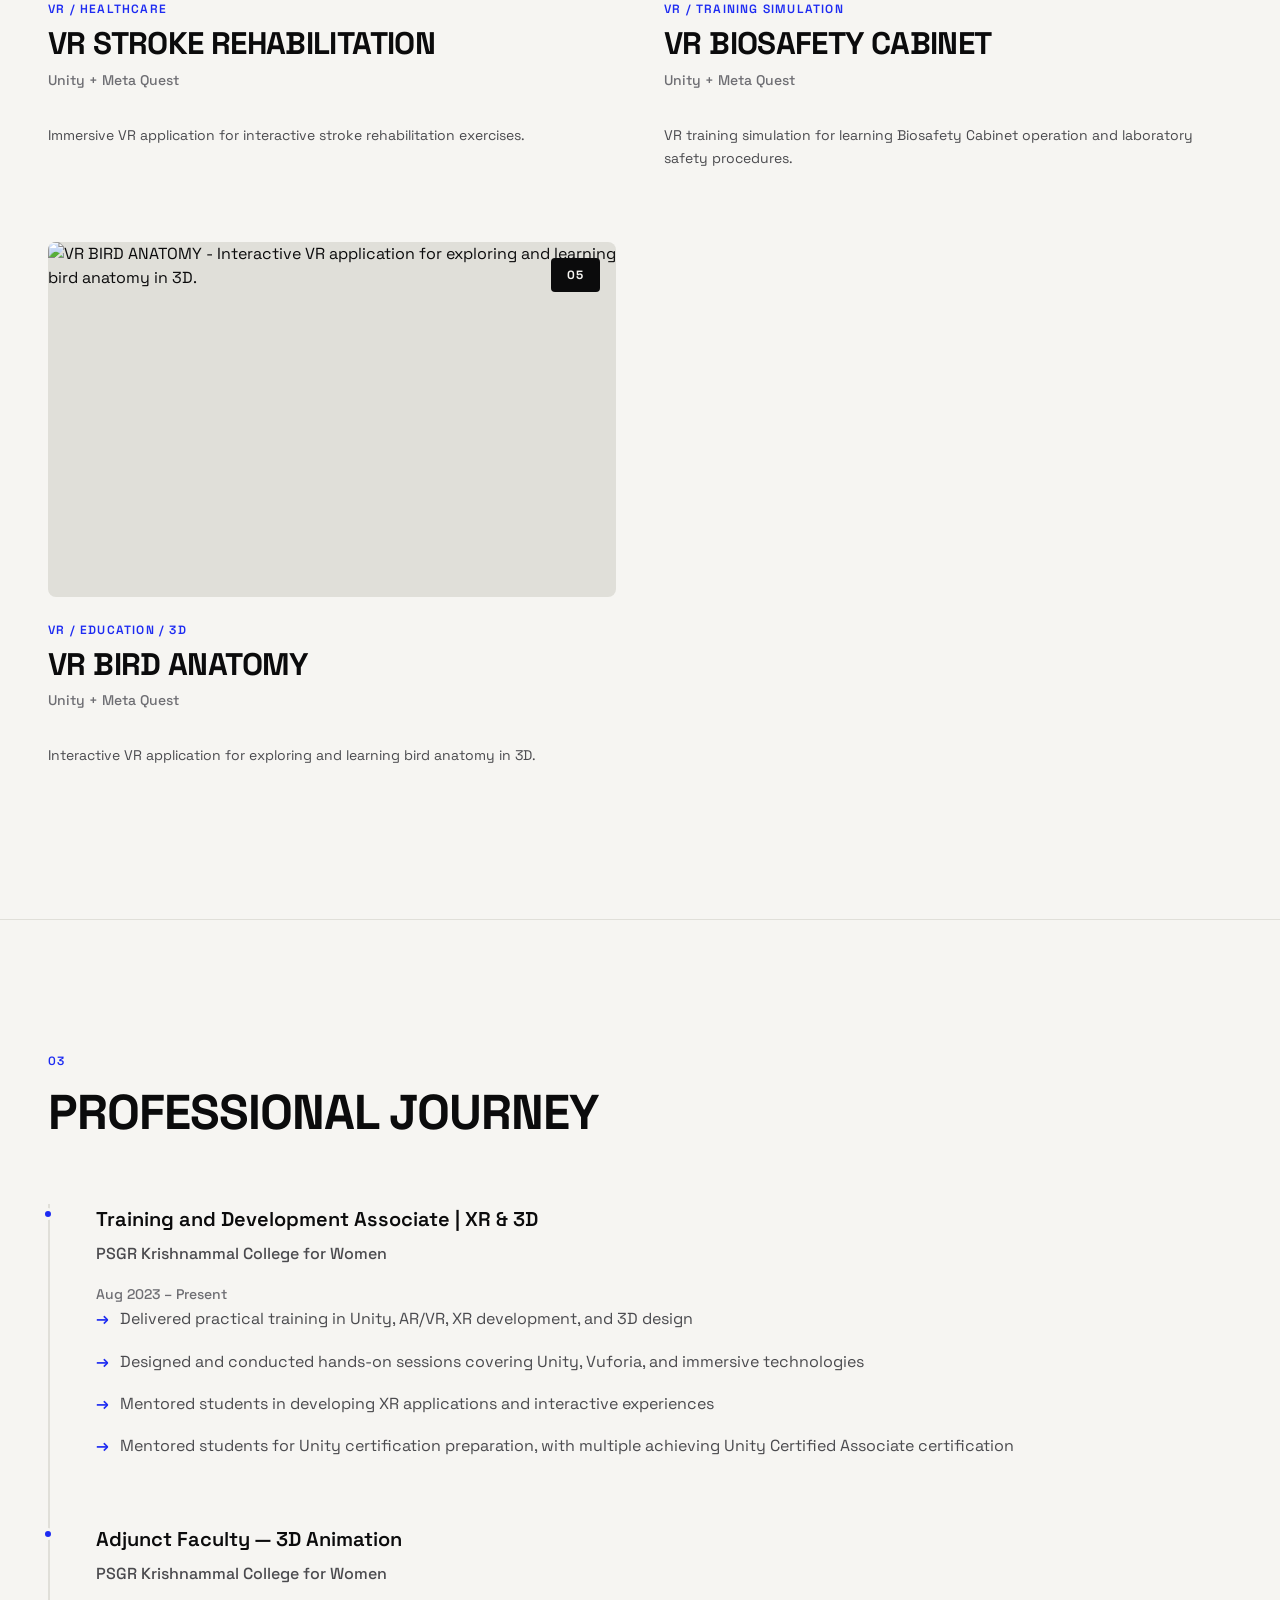
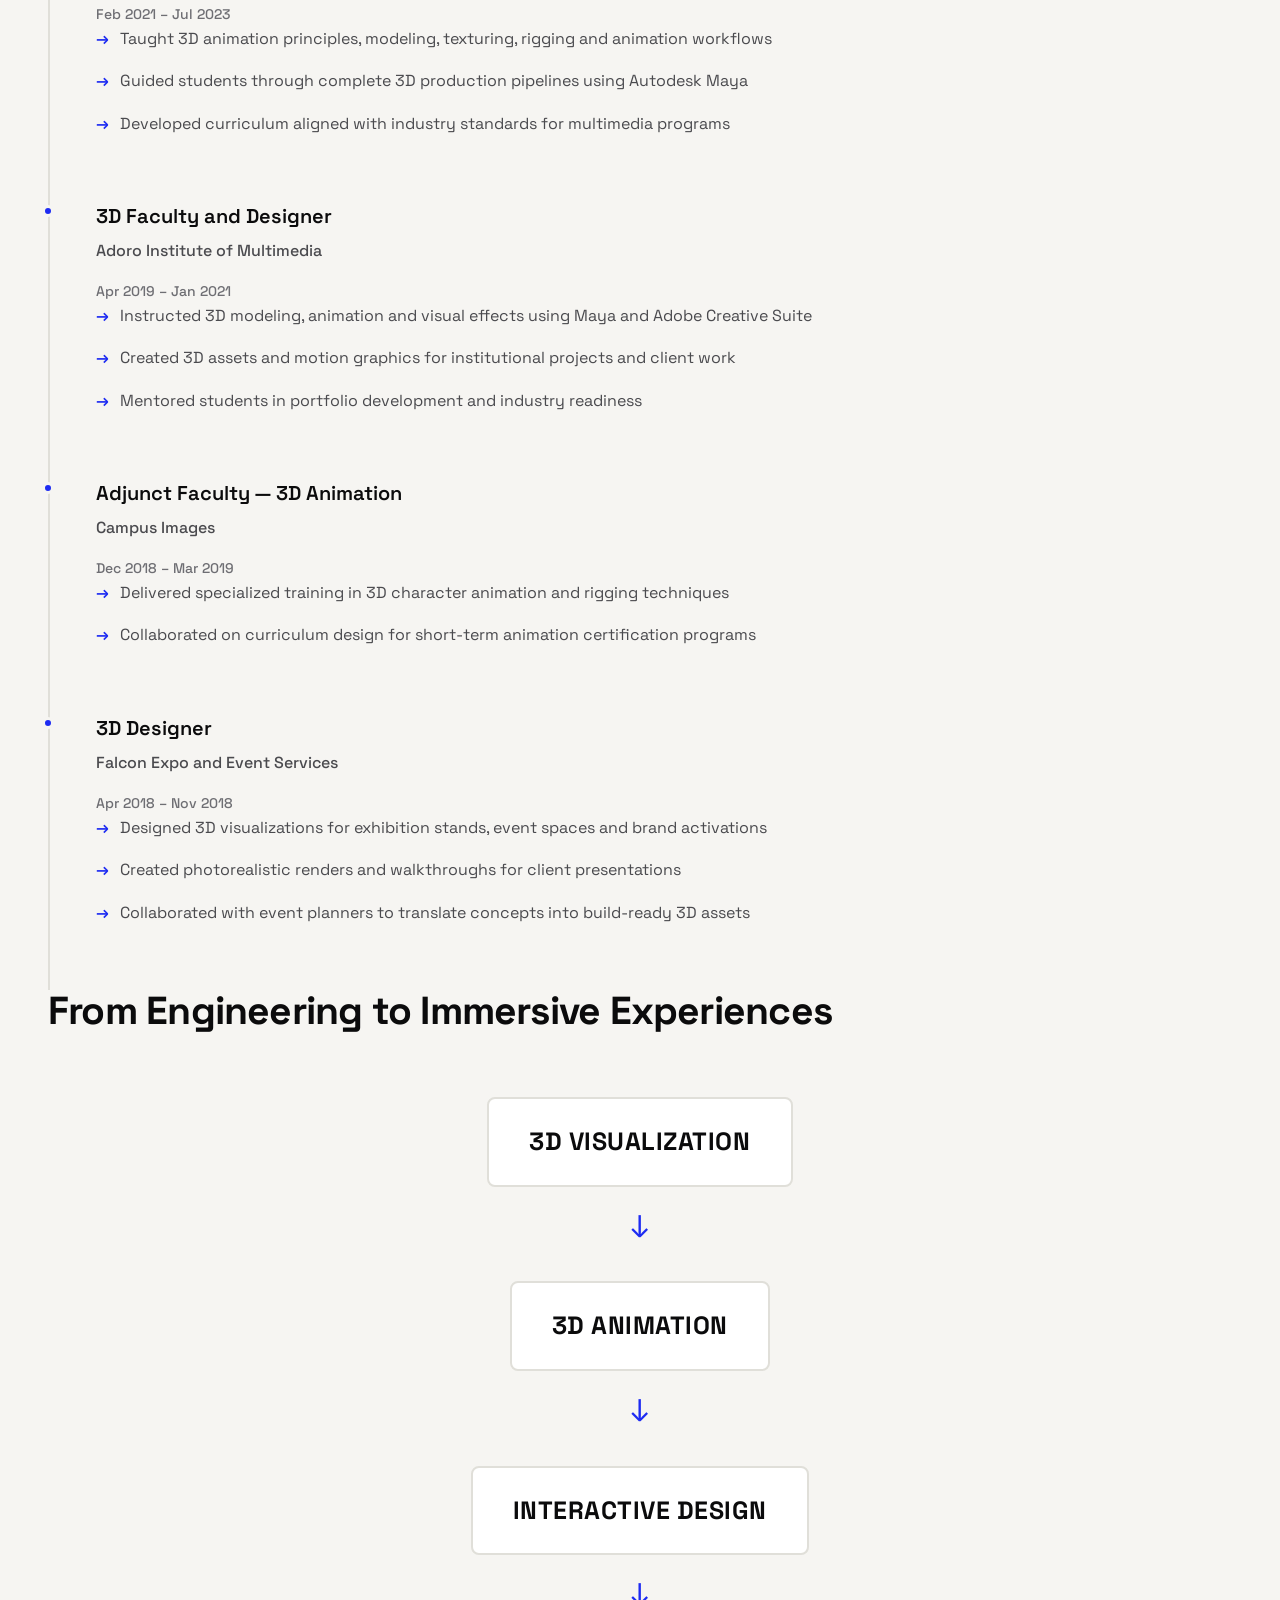
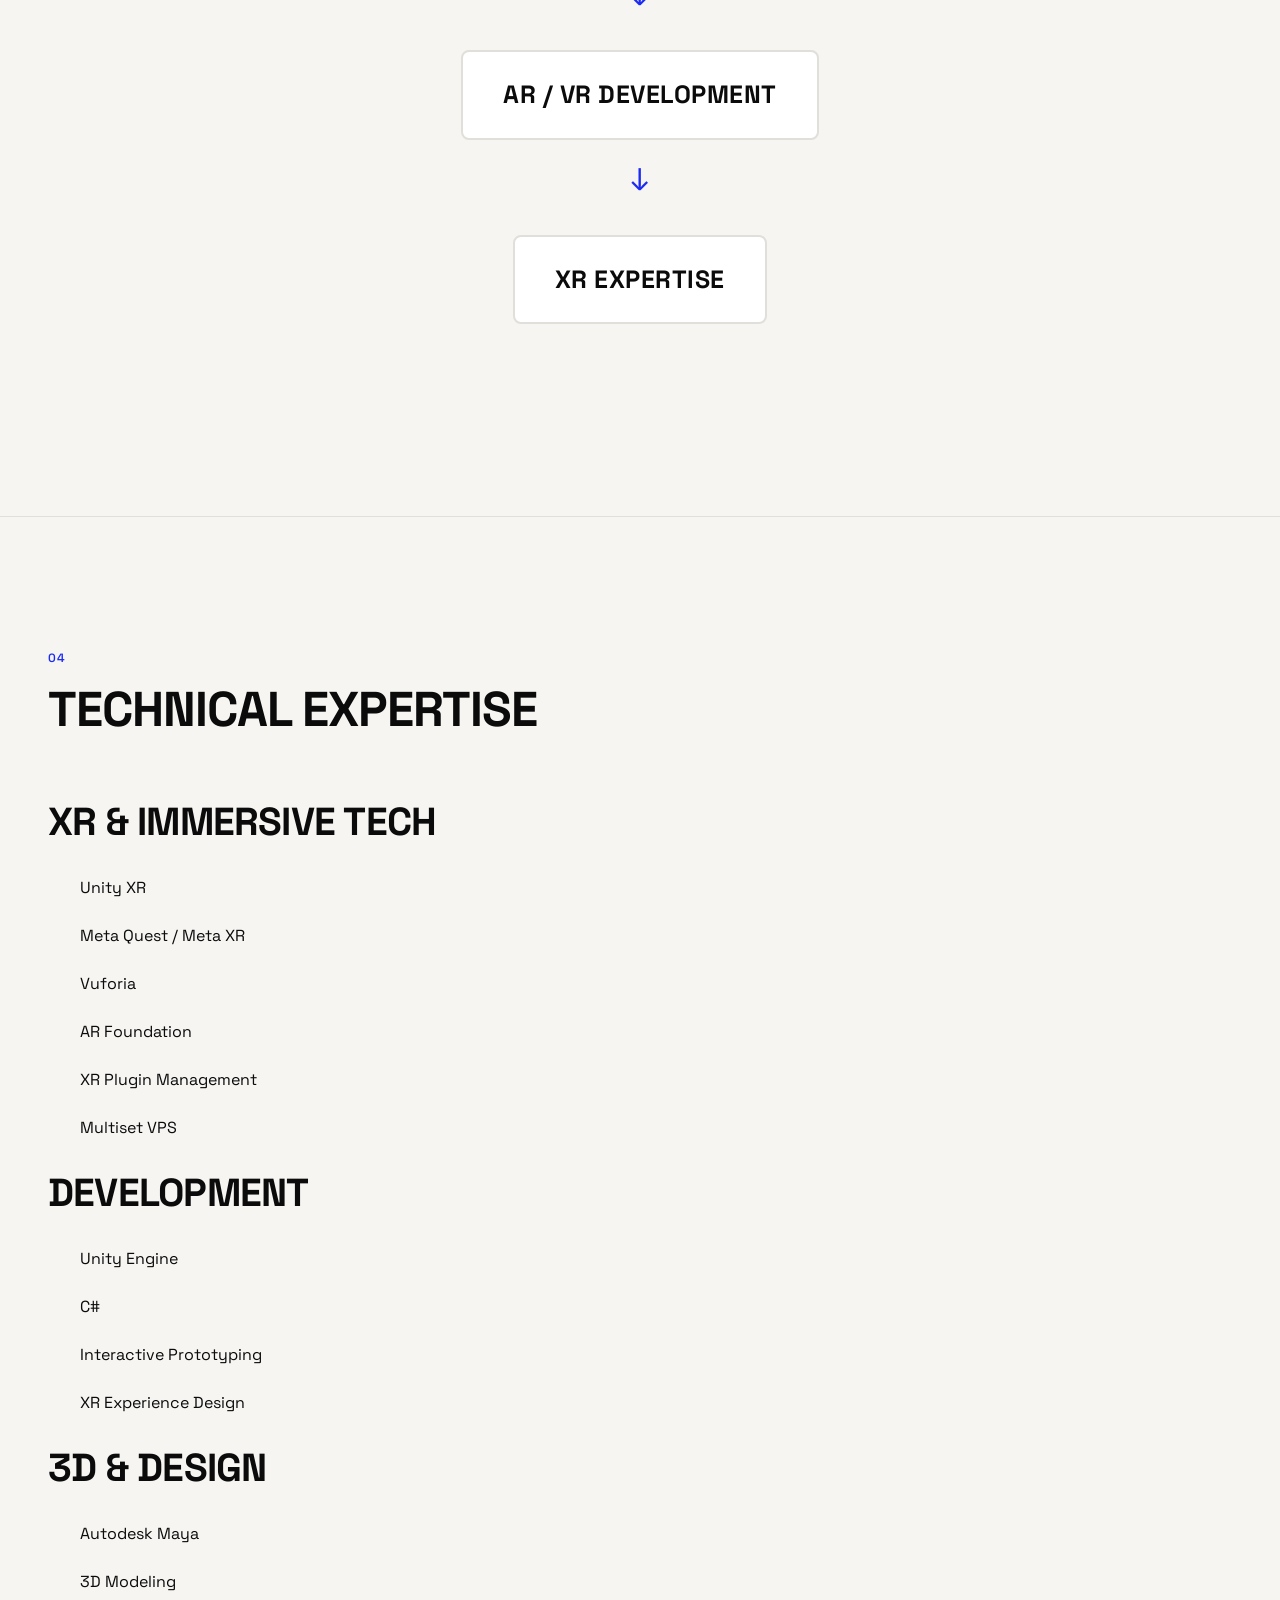
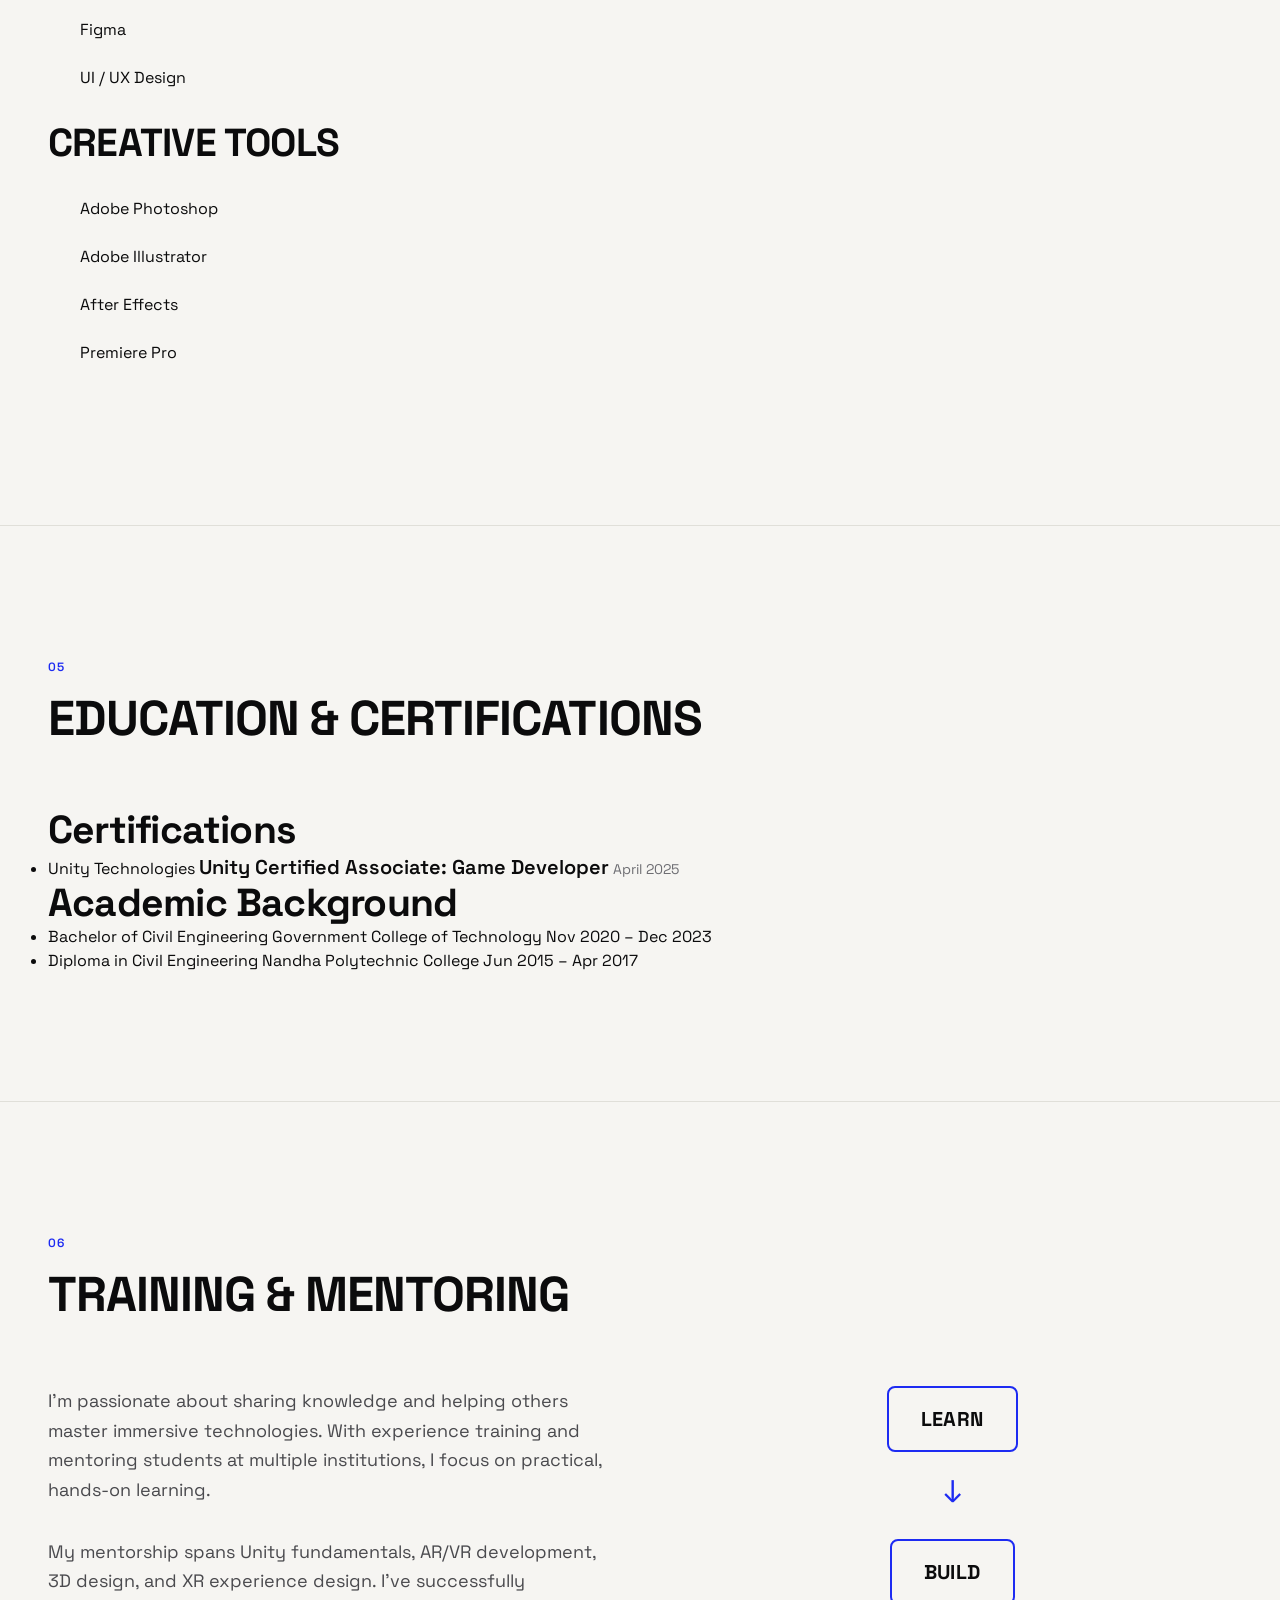
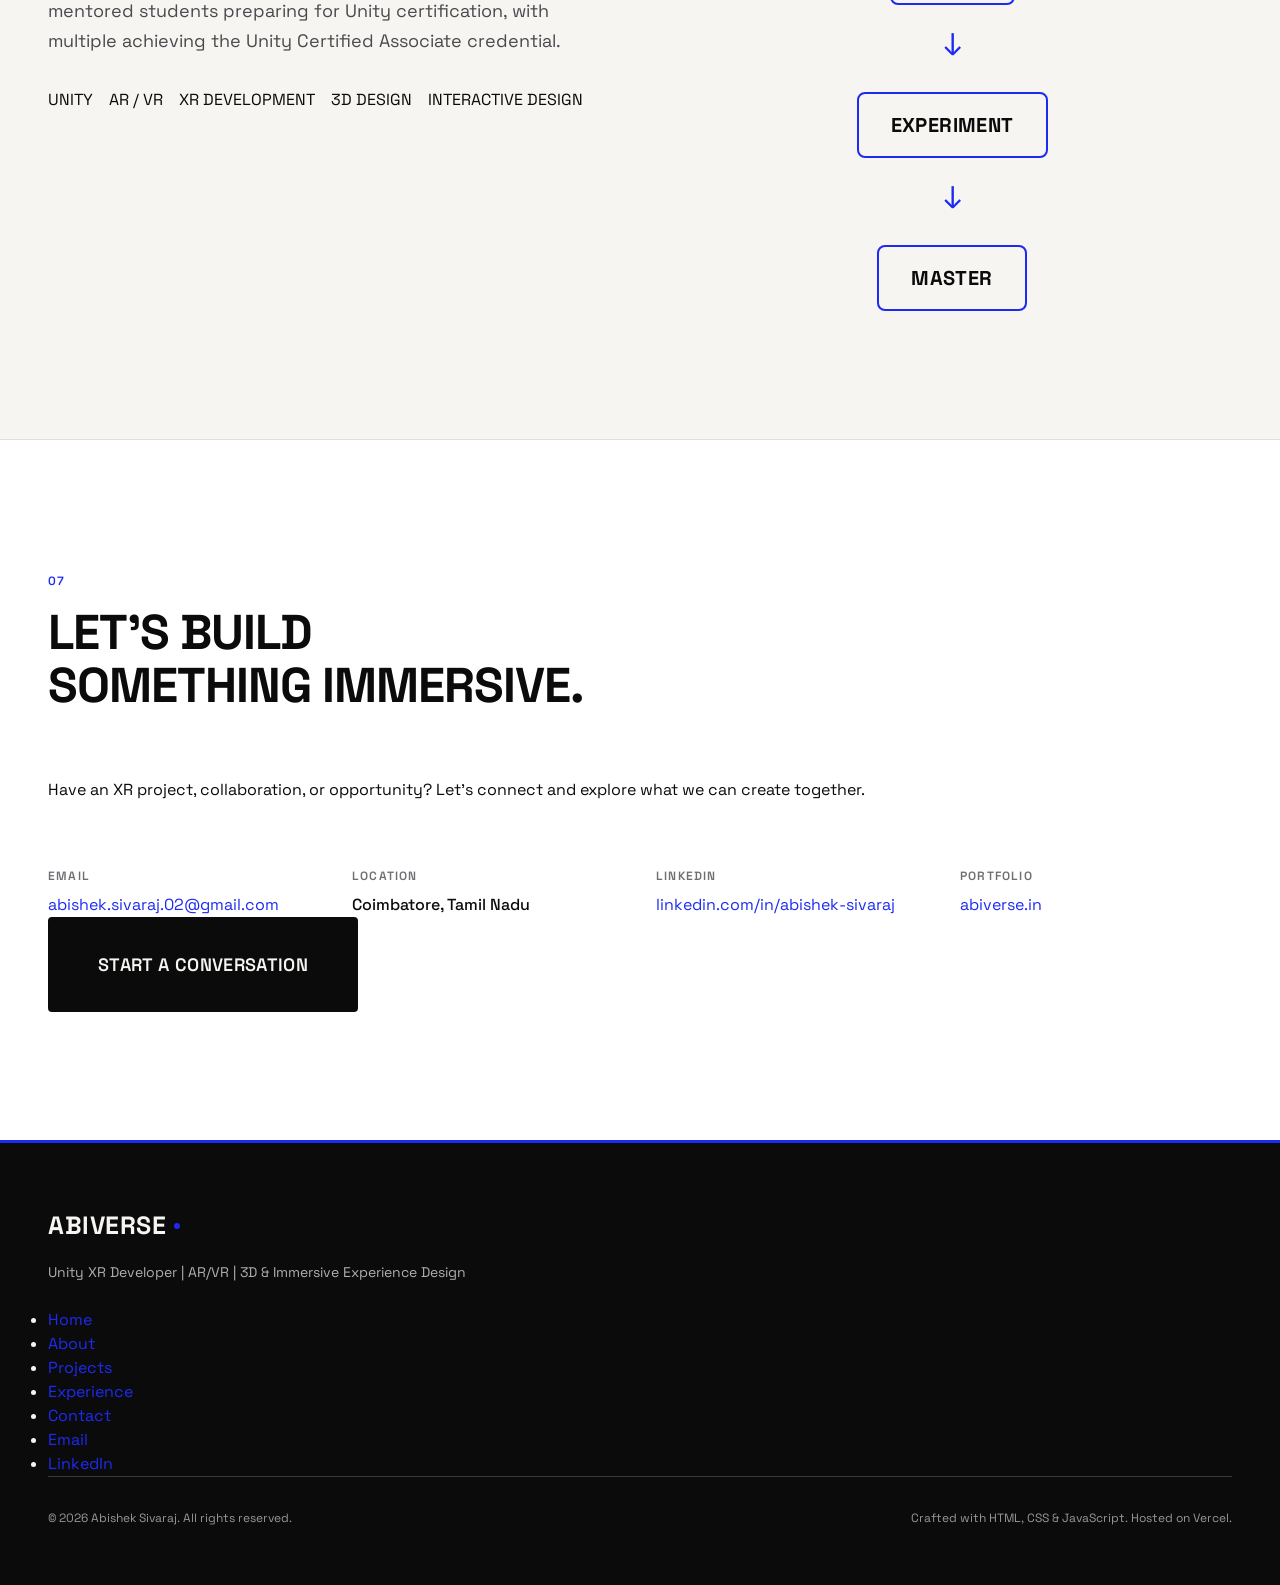
==== commit e5f02e5b: "Add files via upload" ====
--- a/index.html
+++ b/index.html
@@ -1,541 +1,469 @@
-<!doctype html>
+<!DOCTYPE html>
 <html lang="en">
 <head>
-<meta charset="utf-8">
-<meta name="viewport" content="width=device-width, initial-scale=1">
-<meta name="description" content="Abiverse — Abishek Sivaraj, Unity XR Developer.">
-<title>ABIVERSE — Unity XR Developer</title>
-<style>
-  @import url('https://fonts.googleapis.com/css2?family=Inter:wght@400;500;600&family=JetBrains+Mono:wght@400;500&family=Space+Grotesk:wght@500;600;700&display=swap');
-
-  :root{
-    --bg:#131314;
-    --panel:#1f2020;
-    --text:#e4e2e2;
-    --muted:rgba(228,226,226,.70);
-    --dim:rgba(228,226,226,.50);
-    --line:rgba(228,226,226,.10);
-    --green:#00e1ab;
-    --content:1152px;
-  }
-
-  *{box-sizing:border-box}
-  html{scroll-behavior:smooth;background:var(--bg)}
-  body{
-    margin:0;
-    background:var(--bg);
-    color:var(--text);
-    font-family:Inter,Arial,sans-serif;
-    -webkit-font-smoothing:antialiased;
-    overflow-x:hidden;
-  }
-  a{color:inherit;text-decoration:none}
-  img{display:block;width:100%;height:100%;object-fit:cover}
-  button{font:inherit}
-  .mono{font-family:"JetBrains Mono",Consolas,monospace}
-  .display{font-family:"Space Grotesk",Arial,sans-serif}
-
-  .nav{
-    position:fixed;
-    inset:0 0 auto 0;
-    z-index:20;
-    height:87px;
-    display:flex;
-    align-items:center;
-    justify-content:space-between;
-    padding:24px 64px 25px;
-    background:rgba(19,19,20,.84);
-    backdrop-filter:blur(5px);
-    border-bottom:1px solid var(--line);
-  }
-  .brand{
-    font:500 32px/38px "Space Grotesk",Arial,sans-serif;
-    letter-spacing:-.8px;
-    text-transform:uppercase;
-  }
-  .navlinks{display:flex;gap:34px;align-items:center}
-  .navlinks a{
-    position:relative;
-    font:400 12px/16px "JetBrains Mono",Consolas,monospace;
-    letter-spacing:.6px;
-    color:var(--muted);
-    text-transform:uppercase;
-  }
-  .navlinks a.active{color:var(--green);font-weight:500}
-  .navlinks a.active:before{content:attr(data-num);margin-right:4px}
-
-  main{padding-top:87px}
-  section{border-top:1px solid var(--line)}
-  .hero{
-    min-height:593px;
-    padding:116px 64px 48px;
-    position:relative;
-    display:flex;
-    flex-direction:column;
-    justify-content:flex-start;
-  }
-  .hero-inner{max-width:var(--content);width:100%;margin:0 auto}
-  .eyebrow{
-    color:rgba(228,226,226,.6);
-    font:400 12px/16px "JetBrains Mono",Consolas,monospace;
-    letter-spacing:1.2px;
-    text-transform:uppercase;
-  }
-  .hero h1{
-    margin:40px 0 0;
-    max-width:1024px;
-    font:700 clamp(64px,8.33vw,120px)/.92 "Space Grotesk",Arial,sans-serif;
-    letter-spacing:-4.8px;
-    text-transform:uppercase;
-  }
-  .hero-sub{
-    margin-top:32px;
-    max-width:768px;
-    font:500 clamp(28px,3.35vw,48px)/1.08 "Space Grotesk",Arial,sans-serif;
-    letter-spacing:-.48px;
-    color:rgba(228,226,226,.8);
-  }
-  .scroll-cue{
-    position:absolute;
-    left:64px;
-    bottom:48px;
-    display:flex;
-    align-items:center;
-    gap:16px;
-  }
-  .scroll-cue:before{content:"";width:48px;height:1px;background:rgba(228,226,226,.3)}
-
-  .editorial{
-    padding:193px 64px 192px;
-  }
-  .editorial-grid{
-    width:100%;
-    max-width:var(--content);
-    margin:0 auto;
-    display:grid;
-    grid-template-columns:repeat(12,minmax(0,1fr));
-    gap:32px;
-    align-items:center;
-  }
-  .editorial h2{
-    grid-column:1 / span 7;
-    margin:0;
-    font:600 clamp(48px,5.56vw,80px)/1.05 "Space Grotesk",Arial,sans-serif;
-    letter-spacing:-1.6px;
-  }
-  .editorial p{
-    grid-column:9 / span 4;
-    margin:0;
-    font:400 20px/32px Inter,Arial,sans-serif;
-    color:var(--muted);
-  }
-
-  .work{padding:193px 64px 192px}
-  .section-head{max-width:var(--content);margin:0 auto;display:flex;align-items:flex-end;justify-content:space-between}
-  .kicker{
-    color:var(--green);
-    font:400 12px/16px "JetBrains Mono",Consolas,monospace;
-    letter-spacing:1.2px;
-    text-transform:uppercase;
-  }
-  .filters{display:flex;gap:16px}
-  .filter{
-    border:0;background:none;color:rgba(228,226,226,.5);
-    font:400 12px/16px "JetBrains Mono",Consolas,monospace;
-    letter-spacing:.6px;text-transform:uppercase;cursor:pointer;padding:0 0 5px;
-  }
-  .filter.active{color:var(--green);border-bottom:1px solid var(--green)}
-  .projects{max-width:var(--content);margin:64px auto 0;display:flex;flex-direction:column;gap:96px}
-  .project{
-    display:grid;
-    grid-template-columns:repeat(12,minmax(0,1fr));
-    gap:32px;
-    padding-bottom:65px;
-    border-bottom:1px solid var(--line);
-    align-items:center;
-  }
-  .project:last-child{border-bottom:0;padding-bottom:0}
-  .project.reverse .visual{grid-column:5 / span 8;grid-row:1}
-  .visual{grid-column:1 / span 8;grid-row:1;aspect-ratio:16/9;background:var(--panel);border-radius:2px;overflow:hidden;position:relative}
-  .visual:after{content:"";position:absolute;inset:0;background:rgba(255,255,255,.4);mix-blend-mode:saturation;pointer-events:none}
-  .visual img{filter:saturate(.75)}
-  .copy{grid-column:9 / span 4;grid-row:1;align-self:center}
-  .project.reverse .copy{grid-column:1 / span 4;grid-row:1}
-  .project-meta{color:var(--green);font:400 12px/16px "JetBrains Mono",Consolas,monospace;letter-spacing:.6px;text-transform:uppercase;margin-bottom:24px}
-  .project h3{
-    margin:0 0 24px;
-    font:500 clamp(36px,3.35vw,48px)/1.08 "Space Grotesk",Arial,sans-serif;
-    letter-spacing:-.48px;
-    text-transform:uppercase;
-  }
-  .project-link{
-    display:inline-block;
-    padding-bottom:5px;
-    border-bottom:1px solid rgba(228,226,226,.3);
-    color:rgba(228,226,226,.7);
-    font:400 12px/16px "JetBrains Mono",Consolas,monospace;
-    letter-spacing:.6px;
-  }
-
-  .marquee{
-    overflow:hidden;
-    padding:97px 0;
-    background:rgba(31,32,32,.3);
-    border-top:1px solid var(--line);
-    border-bottom:1px solid var(--line);
-  }
-  .marquee-track{
-    width:max-content;
-    display:flex;
-    animation:marquee 28s linear infinite;
-  }
-  .marquee-text{
-    white-space:nowrap;
-    padding-left:32px;
-    font:700 120px/.92 "Space Grotesk",Arial,sans-serif;
-    letter-spacing:-4.8px;
-    color:transparent;
-    -webkit-text-stroke:1px rgba(228,226,226,.13);
-  }
-  @keyframes marquee{to{transform:translateX(-50%)}}
-
-  .experience{padding:192px 64px 193px}
-  .experience-grid{
-    max-width:var(--content);
-    margin:0 auto;
-    display:grid;
-    grid-template-columns:repeat(12,minmax(0,1fr));
-    gap:32px;
-  }
-  .experience-left{grid-column:1 / span 4}
-  .experience-left h2{
-    margin:64px 0 48px;
-    font:500 48px/52px "Space Grotesk",Arial,sans-serif;
-    letter-spacing:-.48px;
-    text-transform:uppercase;
-  }
-  .cert-label{
-    color:rgba(228,226,226,.6);
-    font:400 12px/16px "JetBrains Mono",Consolas,monospace;
-    letter-spacing:.6px;
-    margin-bottom:24px;
-  }
-  .cert{
-    border-left:2px solid var(--green);
-    padding-left:18px;
-    font:400 20px/32px Inter,Arial,sans-serif;
-  }
-  .experience-right{grid-column:5 / span 8}
-  .exp-list{display:flex;flex-direction:column}
-  .exp-item{
-    display:grid;
-    grid-template-columns:1fr 1fr 1fr;
-    min-height:86px;
-    border-bottom:1px solid var(--line);
-    align-items:start;
-  }
-  .exp-role{padding-top:0;font:400 20px/32px Inter,Arial,sans-serif}
-  .exp-type{margin-top:4px;color:var(--dim);font:400 12px/16px "JetBrains Mono",Consolas,monospace}
-  .exp-company{text-align:center;padding-top:5px;color:rgba(228,226,226,.8);font:400 16px/24px Inter,Arial,sans-serif}
-  .exp-date{text-align:right;padding-top:11px;color:var(--dim);font:400 12px/16px "JetBrains Mono",Consolas,monospace}
-  .arsenal{margin-top:64px}
-  .arsenal-title{color:rgba(228,226,226,.6);font:400 12px/16px "JetBrains Mono",Consolas,monospace;letter-spacing:.6px}
-  .skill-cloud{
-    margin-top:32px;
-    min-height:139px;
-    position:relative;
-    white-space:nowrap;
-  }
-  .skill{position:absolute;display:block}
-  .skill.s1{left:0;top:0;font:600 80px/84px "Space Grotesk";color:var(--text)}
-  .skill.s2{left:32%;top:12px;font:500 48px/52px "Space Grotesk";color:rgba(228,226,226,.8)}
-  .skill.s3{left:43%;top:24px;font:500 32px/38px "Space Grotesk";color:rgba(228,226,226,.6)}
-  .skill.s4{left:61%;top:30px;font:400 20px/32px Inter;color:rgba(228,226,226,.5)}
-  .skill.s5{left:79%;top:12px;font:500 48px/52px "Space Grotesk";color:rgba(228,226,226,.9)}
-  .skill.s6{left:0;top:100px;font:500 32px/38px "Space Grotesk";color:rgba(228,226,226,.7)}
-  .skill.s7{left:9%;top:107px;font:400 20px/32px Inter;color:rgba(228,226,226,.5)}
-  .skill.s8{left:30%;top:100px;font:500 32px/38px "Space Grotesk";color:rgba(228,226,226,.8)}
-
-  .contact{
-    padding:192px 64px;
-    min-height:799px;
-    display:flex;
-    flex-direction:column;
-    align-items:center;
-    justify-content:center;
-  }
-  .contact h2{
-    margin:0;
-    text-align:center;
-    font:700 clamp(68px,8.33vw,120px)/.92 "Space Grotesk",Arial,sans-serif;
-    letter-spacing:-4.8px;
-    text-transform:uppercase;
-  }
-  .contact-links{display:flex;gap:64px;margin-top:64px}
-  .contact-links a{font:400 12px/16px "JetBrains Mono",Consolas,monospace;letter-spacing:.6px;color:var(--text);padding-bottom:5px}
-
-  footer{
-    min-height:135px;
-    padding:49px 64px 48px;
-    border-top:1px solid var(--line);
-    display:flex;
-    justify-content:space-between;
-    align-items:center;
-  }
-  .foot-brand{font:500 32px/38px "Space Grotesk",Arial,sans-serif;opacity:.8}
-  .foot-copy{font:400 14px/20px Inter,Arial,sans-serif;color:var(--dim)}
-  .foot-links{display:flex;gap:24px}
-  .foot-links a{font:400 12px/16px "JetBrains Mono",Consolas,monospace;letter-spacing:.6px;color:var(--dim)}
-
-  .fade-in{opacity:0;transform:translateY(24px);transition:opacity .8s ease,transform .8s ease}
-  .fade-in.is-visible{opacity:1;transform:none}
-
-  @media (max-width: 900px){
-    .nav{padding:20px 24px;height:72px}
-    main{padding-top:72px}
-    .navlinks{gap:18px}
-    .brand{font-size:26px}
-    .navlinks a{font-size:10px}
-    .hero,.editorial,.work,.experience,.contact{padding-left:24px;padding-right:24px}
-    .hero{padding-top:90px;min-height:560px}
-    .hero h1{letter-spacing:-2.5px}
-    .hero-sub{font-size:32px}
-    .scroll-cue{left:24px}
-    .editorial{padding-top:120px;padding-bottom:120px}
-    .editorial-grid{grid-template-columns:1fr;gap:48px}
-    .editorial h2,.editorial p{grid-column:1}
-    .work{padding-top:120px;padding-bottom:120px}
-    .section-head{align-items:flex-start;gap:20px;flex-direction:column}
-    .projects{margin-top:48px;gap:64px}
-    .project,.project.reverse{grid-template-columns:1fr;gap:28px}
-    .visual,.project.reverse .visual{grid-column:1;grid-row:auto}
-    .copy,.project.reverse .copy{grid-column:1;grid-row:auto}
-    .experience{padding-top:120px;padding-bottom:120px}
-    .experience-grid{grid-template-columns:1fr;gap:72px}
-    .experience-left,.experience-right{grid-column:1}
-    .experience-left h2{font-size:42px}
-    .exp-item{grid-template-columns:1fr;gap:10px;padding:18px 0}
-    .exp-company,.exp-date{text-align:left;padding-top:0}
-    .skill-cloud{min-height:220px}
-    .skill.s1{font-size:60px}
-    .skill.s2{left:42%;font-size:38px}
-    .skill.s3{left:60%;font-size:26px}
-    .skill.s4{left:44%;top:62px}
-    .skill.s5{left:70%;top:88px;font-size:40px}
-    .skill.s6{top:118px}
-    .skill.s7{left:13%;top:132px}
-    .skill.s8{left:48%;top:132px}
-    .contact{min-height:620px;padding-top:120px;padding-bottom:120px}
-    .contact h2{letter-spacing:-2.8px}
-    .contact-links{gap:28px;flex-wrap:wrap;justify-content:center}
-    footer{padding:36px 24px;flex-direction:column;gap:22px;align-items:flex-start}
-  }
-  @media (max-width: 560px){
-    .nav{height:auto;min-height:72px;flex-wrap:wrap;gap:14px}
-    .navlinks{width:100%;justify-content:space-between;gap:10px}
-    .hero{padding-top:60px;min-height:610px}
-    .hero h1{font-size:56px;line-height:.95;letter-spacing:-2px}
-    .hero-sub{font-size:26px;line-height:1.1}
-    .editorial h2{font-size:46px}
-    .editorial p{font-size:17px;line-height:28px}
-    .project h3{font-size:40px}
-    .marquee-text{font-size:76px}
-    .contact h2{font-size:64px}
-    .contact-links{flex-direction:column;align-items:center}
-  }
-
-  @media (prefers-reduced-motion:reduce){
-    html{scroll-behavior:auto}
-    *,*::before,*::after{animation:none!important;transition:none!important}
-  }
-</style>
+    <meta charset="UTF-8">
+    <meta name="viewport" content="width=device-width, initial-scale=1.0">
+    <meta name="description" content="Abishek Sivaraj — Unity XR Developer specializing in AR/VR, 3D and immersive experience design.">
+    <meta name="theme-color" content="#F6F5F2">
+
+    <!-- Open Graph / Social -->
+    <meta property="og:type" content="website">
+    <meta property="og:title" content="Abishek Sivaraj | Unity XR Developer | ABIVERSE">
+    <meta property="og:description" content="Unity XR Developer | AR/VR | 3D & Immersive Experience Design">
+    <meta property="og:image" content="https://abiverse.in/assets/profile/abishek-profile.jpg">
+    <meta property="og:url" content="https://abiverse.in">
+    <meta name="twitter:card" content="summary_large_image">
+    <meta name="twitter:title" content="Abishek Sivaraj | Unity XR Developer | ABIVERSE">
+    <meta name="twitter:description" content="Unity XR Developer | AR/VR | 3D & Immersive Experience Design">
+
+    <title>Abishek Sivaraj | Unity XR Developer | ABIVERSE</title>
+    <link rel="preconnect" href="https://fonts.googleapis.com">
+    <link rel="preconnect" href="https://fonts.gstatic.com" crossorigin>
+    <link rel="preload" as="style" href="style.css">
+    <link rel="stylesheet" href="style.css">
+    <link rel="icon" type="image/svg+xml" href="data:image/svg+xml,<svg xmlns='http://www.w3.org/2000/svg' viewBox='0 0 32 32'><circle cx='16' cy='16' r='14' fill='%231D2BF2'/><text x='16' y='20' font-family='monospace' font-size='18' font-weight='bold' text-anchor='middle' fill='white'>A</text></svg>">
+    <link rel="apple-touch-icon" href="data:image/svg+xml,<svg xmlns='http://www.w3.org/2000/svg' viewBox='0 0 180 180'><circle cx='90' cy='90' r='80' fill='%231D2BF2'/></svg>">
 </head>
 <body>
-<header class="nav">
-  <a class="brand" href="#top">ABIVERSE</a>
-  <nav class="navlinks" aria-label="Primary">
-    <a class="active" data-num="01" href="#work">WORK</a>
-    <a href="#about">ABOUT</a>
-    <a href="#experience">EXPERIENCE</a>
-    <a href="#contact">CONTACT</a>
-  </nav>
-</header>
-
-<main id="top">
-  <section class="hero">
-    <div class="hero-inner fade-in">
-      <div class="eyebrow">ABISHEK SIVARAJ | UNITY XR DEVELOPER | COIMBATORE, INDIA</div>
-      <h1 class="display">I BUILD IMMERSIVE EXPERIENCES.</h1>
-      <div class="hero-sub display">Unity XR Developer specializing in AR/VR, 3D and immersive experience design.</div>
+    <!-- Custom Cursor (Desktop only) -->
+    <div class="cursor" id="cursor" aria-hidden="true">
+        <div class="cursor-dot"></div>
+        <div class="cursor-ring"></div>
+        <span class="cursor-text" id="cursorText"></span>
     </div>
-    <div class="scroll-cue mono"><span>SCROLL TO EXPLORE</span></div>
-  </section>
-
-  <section class="editorial" id="about">
-    <div class="editorial-grid fade-in">
-      <h2 class="display">I build interactive experiences where technology, space and human interaction meet.</h2>
-      <p>My focus is on crafting robust, performant XR applications using Unity and emerging spatial computing frameworks. With a strong foundation in 3D modeling and interaction design, I bridge the gap between technical execution and intuitive user experiences, turning complex environments into accessible digital realities.</p>
-    </div>
-  </section>
-
-  <section class="work" id="work">
-    <div class="section-head fade-in">
-      <div class="kicker">[ SELECTED EXPERIENCES ]</div>
-      <div class="filters" role="tablist" aria-label="Filter work">
-        <button class="filter active" data-filter="all">ALL</button>
-        <button class="filter" data-filter="AR">AR</button>
-        <button class="filter" data-filter="VR">VR</button>
-        <button class="filter" data-filter="EDUCATION">EDUCATION</button>
-        <button class="filter" data-filter="TRAINING">TRAINING</button>
-      </div>
-    </div>
-
-    <div class="projects">
-      <article class="project fade-in" data-tags="AR EDUCATION">
-        <div class="visual"><img src="https://www.figma.com/api/mcp/asset/46f4318f-4947-46a2-9086-c65459e1dd80.png" alt="AR Alphabets project"></div>
-        <div class="copy">
-          <div class="project-meta">01 // AR / EDUCATION / UNITY + VUFORIA</div>
-          <h3 class="display">AR ALPHABETS</h3>
-          <a class="project-link" href="#" aria-label="View AR Alphabets project">VIEW PROJECT →</a>
+
+    <!-- Navigation -->
+    <header class="nav" id="nav" role="banner">
+        <div class="nav-container">
+            <a href="/" class="nav-logo" id="navLogo" aria-label="ABIVERSE Home">
+                <span class="logo-text">ABIVERSE</span>
+                <span class="logo-dot" aria-hidden="true"></span>
+            </a>
+
+            <nav class="nav-menu" id="navMenu" role="navigation" aria-label="Main navigation">
+                <ul class="nav-list">
+                    <li><a href="/" class="nav-link" data-section="hero">HOME</a></li>
+                    <li><a href="#about" class="nav-link" data-section="about">ABOUT</a></li>
+                    <li><a href="#projects" class="nav-link" data-section="projects">PROJECTS</a></li>
+                    <li><a href="#experience" class="nav-link" data-section="experience">EXPERIENCE</a></li>
+                    <li><a href="#contact" class="nav-link" data-section="contact">CONTACT</a></li>
+                </ul>
+            </nav>
+
+            <div class="nav-actions">
+                <button class="btn btn-primary nav-cta" id="navCta" aria-label="Start a conversation">LET'S TALK</button>
+                <button class="btn btn-ghost xr-toggle" id="xrToggle" aria-label="Toggle XR Mode" aria-pressed="false">
+                    <span class="xr-toggle-icon" aria-hidden="true"></span>
+                    <span>XR</span>
+                </button>
+                <button class="nav-hamburger" id="navHamburger" aria-label="Toggle menu" aria-expanded="false" aria-controls="navMenu">
+                    <span class="hamburger-line" aria-hidden="true"></span>
+                    <span class="hamburger-line" aria-hidden="true"></span>
+                    <span class="hamburger-line" aria-hidden="true"></span>
+                </button>
+            </div>
         </div>
-      </article>
-
-      <article class="project reverse fade-in" data-tags="AR">
-        <div class="visual"><img src="https://www.figma.com/api/mcp/asset/54131ad4-c194-4c10-8da4-6afe54e921e5.png" alt="AR Indoor Navigation project"></div>
-        <div class="copy">
-          <div class="project-meta">02 // AR / SPATIAL COMPUTING / UNITY</div>
-          <h3 class="display">AR INDOOR NAVIGATION</h3>
-          <a class="project-link" href="#" aria-label="View AR Indoor Navigation project">VIEW PROJECT →</a>
+
+        <!-- Mobile Menu Overlay -->
+        <div class="mobile-menu-overlay" id="mobileMenuOverlay" aria-hidden="true"></div>
+    </header>
+
+    <main id="main" role="main">
+        <!-- HERO SECTION ────────────────────────────────────────────────────── -->
+        <section class="hero" id="hero" aria-labelledby="heroTitle">
+            <div class="hero-bg" id="heroBg" aria-hidden="true">
+                <canvas class="hero-canvas" id="heroCanvas"></canvas>
+                <div class="hero-gradient"></div>
+            </div>
+
+            <div class="hero-content">
+                <p class="hero-label">IMMERSIVE EXPERIENCES</p>
+
+                <h1 class="hero-title" id="heroTitle">
+                    <span class="title-line">I BUILD</span>
+                    <span class="title-line">BEYOND REALITY.</span>
+                </h1>
+
+                <p class="hero-subtitle">Unity XR Developer | AR/VR | 3D & Immersive Experience Design</p>
+
+                <p class="hero-description">
+                    XR developer with hands-on experience creating AR/VR experiences using Unity, Vuforia, and immersive technologies. Specialized in 3D modeling, interactive design, and spatial computing.
+                </p>
+
+                <div class="hero-ctas">
+                    <a href="#projects" class="btn btn-primary btn-lg">EXPLORE MY WORK</a>
+                    <a href="#contact" class="btn btn-outline btn-lg">LET'S CONNECT</a>
+                </div>
+
+                <div class="hero-scroll" aria-hidden="true">
+                    <span class="scroll-text">SCROLL</span>
+                    <div class="scroll-indicator">
+                        <div class="scroll-dot"></div>
+                    </div>
+                </div>
+            </div>
+
+            <!-- Hero Stats -->
+            <div class="hero-stats" aria-label="Portfolio statistics">
+                <div class="stat">
+                    <span class="stat-number" data-count="5">0</span>
+                    <span class="stat-label">XR PROJECTS</span>
+                </div>
+                <div class="stat">
+                    <span class="stat-number" data-count="6">0</span>
+                    <span class="stat-label">YRS EXPERIENCE</span>
+                </div>
+                <div class="stat">
+                    <span class="stat-number" data-count="1">0</span>
+                    <span class="stat-label">UNITY CERT</span>
+                </div>
+            </div>
+        </section>
+
+        <!-- DIVIDER ────────────────────────────────────────────────────────── -->
+        <div class="divider" aria-hidden="true"></div>
+
+        <!-- ABOUT SECTION ──────────────────────────────────────────────────── -->
+        <section class="about" id="about" aria-labelledby="aboutTitle">
+            <div class="container">
+                <header class="section-header">
+                    <span class="section-tag">01</span>
+                    <h2 class="section-title" id="aboutTitle">A CREATIVE TECHNOLOGIST</h2>
+                </header>
+
+                <div class="about-grid">
+                    <div class="about-content">
+                        <p class="about-text">
+                            I'm a Unity XR Developer bridging 3D design, interactive technology, and immersive experiences. My journey spans from civil engineering visualization to cutting-edge augmented and virtual reality development.
+                        </p>
+
+                        <p class="about-text">
+                            I combine technical expertise with creative thinking to build experiences that feel intuitive, responsive, and deeply engaging. Whether designing AR applications or VR training simulations, I focus on solving real problems through immersive technology.
+                        </p>
+
+                        <div class="about-highlights">
+                            <span class="highlight-badge">XR DEVELOPMENT</span>
+                            <span class="highlight-badge">3D DESIGN</span>
+                            <span class="highlight-badge">INTERACTIVE DESIGN</span>
+                            <span class="highlight-badge">SPATIAL COMPUTING</span>
+                        </div>
+                    </div>
+
+                    <div class="about-visual">
+                        <blockquote class="about-quote">
+                            <p>"Immersive technology isn't just about VR headsets.</p>
+                            <p>It's about creating experiences that feel natural, intuitive, and memorable."</p>
+                        </blockquote>
+                    </div>
+                </div>
+            </div>
+        </section>
+
+        <!-- DIVIDER ────────────────────────────────────────────────────────── -->
+        <div class="divider" aria-hidden="true"></div>
+
+        <!-- PROJECTS SECTION ───────────────────────────────────────────────── -->
+        <section class="projects" id="projects" aria-labelledby="projectsTitle">
+            <div class="container">
+                <header class="section-header">
+                    <span class="section-tag">02</span>
+                    <h2 class="section-title" id="projectsTitle">SELECTED XR EXPERIENCES</h2>
+                </header>
+
+                <!-- Project Filters -->
+                <div class="project-filters" role="group" aria-label="Project category filters">
+                    <button class="filter-btn active" data-filter="all" aria-pressed="true">ALL</button>
+                    <button class="filter-btn" data-filter="ar" aria-pressed="false">AR</button>
+                    <button class="filter-btn" data-filter="vr" aria-pressed="false">VR</button>
+                    <button class="filter-btn" data-filter="education" aria-pressed="false">EDUCATION</button>
+                    <button class="filter-btn" data-filter="training" aria-pressed="false">TRAINING</button>
+                </div>
+
+                <!-- Projects Grid -->
+                <div class="projects-grid" id="projectsGrid" role="list" aria-label="Project list"></div>
+            </div>
+        </section>
+
+        <!-- DIVIDER ────────────────────────────────────────────────────────── -->
+        <div class="divider" aria-hidden="true"></div>
+
+        <!-- EXPERIENCE SECTION ─────────────────────────────────────────────── -->
+        <section class="experience" id="experience" aria-labelledby="experienceTitle">
+            <div class="container">
+                <header class="section-header">
+                    <span class="section-tag">03</span>
+                    <h2 class="section-title" id="experienceTitle">PROFESSIONAL JOURNEY</h2>
+                </header>
+
+                <div class="timeline" id="timeline">
+                    <!-- Experience items will be dynamically generated -->
+                </div>
+
+                <!-- Career Evolution -->
+                <div class="career-evolution" aria-label="Career progression">
+                    <h3 class="evolution-title">From Engineering to Immersive Experiences</h3>
+                    <div class="evolution-timeline" role="list">
+                        <div class="evolution-item" role="listitem">
+                            <span class="evolution-step">3D VISUALIZATION</span>
+                            <span class="evolution-arrow" aria-hidden="true">↓</span>
+                        </div>
+                        <div class="evolution-item" role="listitem">
+                            <span class="evolution-step">3D ANIMATION</span>
+                            <span class="evolution-arrow" aria-hidden="true">↓</span>
+                        </div>
+                        <div class="evolution-item" role="listitem">
+                            <span class="evolution-step">INTERACTIVE DESIGN</span>
+                            <span class="evolution-arrow" aria-hidden="true">↓</span>
+                        </div>
+                        <div class="evolution-item" role="listitem">
+                            <span class="evolution-step">AR / VR DEVELOPMENT</span>
+                            <span class="evolution-arrow" aria-hidden="true">↓</span>
+                        </div>
+                        <div class="evolution-item" role="listitem">
+                            <span class="evolution-step">XR EXPERTISE</span>
+                        </div>
+                    </div>
+                </div>
+            </div>
+        </section>
+
+        <!-- DIVIDER ────────────────────────────────────────────────────────── -->
+        <div class="divider" aria-hidden="true"></div>
+
+        <!-- SKILLS SECTION ─────────────────────────────────────────────────── -->
+        <section class="skills" id="skills" aria-labelledby="skillsTitle">
+            <div class="container">
+                <header class="section-header">
+                    <span class="section-tag">04</span>
+                    <h2 class="section-title" id="skillsTitle">TECHNICAL EXPERTISE</h2>
+                </header>
+
+                <div class="skills-groups">
+                    <!-- XR & Immersive -->
+                    <article class="skill-group">
+                        <h3 class="skill-group-title">XR & IMMERSIVE TECH</h3>
+                        <ul class="skill-list" role="list">
+                            <li><span class="skill-dot" aria-hidden="true"></span> Unity XR</li>
+                            <li><span class="skill-dot" aria-hidden="true"></span> Meta Quest / Meta XR</li>
+                            <li><span class="skill-dot" aria-hidden="true"></span> Vuforia</li>
+                            <li><span class="skill-dot" aria-hidden="true"></span> AR Foundation</li>
+                            <li><span class="skill-dot" aria-hidden="true"></span> XR Plugin Management</li>
+                            <li><span class="skill-dot" aria-hidden="true"></span> Multiset VPS</li>
+                        </ul>
+                    </article>
+
+                    <!-- Development -->
+                    <article class="skill-group">
+                        <h3 class="skill-group-title">DEVELOPMENT</h3>
+                        <ul class="skill-list" role="list">
+                            <li><span class="skill-dot" aria-hidden="true"></span> Unity Engine</li>
+                            <li><span class="skill-dot" aria-hidden="true"></span> C#</li>
+                            <li><span class="skill-dot" aria-hidden="true"></span> Interactive Prototyping</li>
+                            <li><span class="skill-dot" aria-hidden="true"></span> XR Experience Design</li>
+                        </ul>
+                    </article>
+
+                    <!-- 3D & Design -->
+                    <article class="skill-group">
+                        <h3 class="skill-group-title">3D & DESIGN</h3>
+                        <ul class="skill-list" role="list">
+                            <li><span class="skill-dot" aria-hidden="true"></span> Autodesk Maya</li>
+                            <li><span class="skill-dot" aria-hidden="true"></span> 3D Modeling</li>
+                            <li><span class="skill-dot" aria-hidden="true"></span> Figma</li>
+                            <li><span class="skill-dot" aria-hidden="true"></span> UI / UX Design</li>
+                        </ul>
+                    </article>
+
+                    <!-- Creative Tools -->
+                    <article class="skill-group">
+                        <h3 class="skill-group-title">CREATIVE TOOLS</h3>
+                        <ul class="skill-list" role="list">
+                            <li><span class="skill-dot" aria-hidden="true"></span> Adobe Photoshop</li>
+                            <li><span class="skill-dot" aria-hidden="true"></span> Adobe Illustrator</li>
+                            <li><span class="skill-dot" aria-hidden="true"></span> After Effects</li>
+                            <li><span class="skill-dot" aria-hidden="true"></span> Premiere Pro</li>
+                        </ul>
+                    </article>
+                </div>
+            </div>
+        </section>
+
+        <!-- DIVIDER ────────────────────────────────────────────────────────── -->
+        <div class="divider" aria-hidden="true"></div>
+
+        <!-- EDUCATION & CERTIFICATIONS ──────────────────────────────────────── -->
+        <section class="education" id="education" aria-labelledby="educationTitle">
+            <div class="container">
+                <header class="section-header">
+                    <span class="section-tag">05</span>
+                    <h2 class="section-title" id="educationTitle">EDUCATION & CERTIFICATIONS</h2>
+                </header>
+
+                <div class="education-content">
+                    <article class="education-column">
+                        <h3 class="education-subtitle">Certifications</h3>
+                        <ul class="education-list" role="list">
+                            <li class="cert-featured">
+                                <span class="cert-label">Unity Technologies</span>
+                                <span class="cert-name">Unity Certified Associate: Game Developer</span>
+                                <span class="cert-date">April 2025</span>
+                            </li>
+                        </ul>
+                    </article>
+
+                    <article class="education-column">
+                        <h3 class="education-subtitle">Academic Background</h3>
+                        <ul class="education-list" role="list">
+                            <li>
+                                <span class="edu-degree">Bachelor of Civil Engineering</span>
+                                <span class="edu-school">Government College of Technology</span>
+                                <span class="edu-date">Nov 2020 – Dec 2023</span>
+                            </li>
+                            <li>
+                                <span class="edu-degree">Diploma in Civil Engineering</span>
+                                <span class="edu-school">Nandha Polytechnic College</span>
+                                <span class="edu-date">Jun 2015 – Apr 2017</span>
+                            </li>
+                        </ul>
+                    </article>
+                </div>
+            </div>
+        </section>
+
+        <!-- DIVIDER ────────────────────────────────────────────────────────── -->
+        <div class="divider" aria-hidden="true"></div>
+
+        <!-- TEACHING & MENTORING ───────────────────────────────────────────── -->
+        <section class="teaching" id="teaching" aria-labelledby="teachingTitle">
+            <div class="container">
+                <header class="section-header">
+                    <span class="section-tag">06</span>
+                    <h2 class="section-title" id="teachingTitle">TRAINING & MENTORING</h2>
+                </header>
+
+                <div class="teaching-grid">
+                    <div class="teaching-content">
+                        <p class="teaching-text">
+                            I'm passionate about sharing knowledge and helping others master immersive technologies. With experience training and mentoring students at multiple institutions, I focus on practical, hands-on learning.
+                        </p>
+
+                        <p class="teaching-text">
+                            My mentorship spans Unity fundamentals, AR/VR development, 3D design, and XR experience design. I've successfully mentored students preparing for Unity certification, with multiple achieving the Unity Certified Associate credential.
+                        </p>
+
+                        <div class="teaching-topics">
+                            <span class="topic-badge">UNITY</span>
+                            <span class="topic-badge">AR / VR</span>
+                            <span class="topic-badge">XR DEVELOPMENT</span>
+                            <span class="topic-badge">3D DESIGN</span>
+                            <span class="topic-badge">INTERACTIVE DESIGN</span>
+                        </div>
+                    </div>
+
+                    <div class="teaching-visual">
+                        <div class="teaching-flow" role="list" aria-label="Learning methodology">
+                            <div class="flow-step" role="listitem">
+                                <span class="flow-label">LEARN</span>
+                                <span class="flow-arrow" aria-hidden="true">↓</span>
+                            </div>
+                            <div class="flow-step" role="listitem">
+                                <span class="flow-label">BUILD</span>
+                                <span class="flow-arrow" aria-hidden="true">↓</span>
+                            </div>
+                            <div class="flow-step" role="listitem">
+                                <span class="flow-label">EXPERIMENT</span>
+                                <span class="flow-arrow" aria-hidden="true">↓</span>
+                            </div>
+                            <div class="flow-step" role="listitem">
+                                <span class="flow-label">MASTER</span>
+                            </div>
+                        </div>
+                    </div>
+                </div>
+            </div>
+        </section>
+
+        <!-- DIVIDER ────────────────────────────────────────────────────────── -->
+        <div class="divider" aria-hidden="true"></div>
+
+        <!-- CONTACT SECTION ────────────────────────────────────────────────── -->
+        <section class="contact" id="contact" aria-labelledby="contactTitle">
+            <div class="container">
+                <header class="section-header">
+                    <span class="section-tag">07</span>
+                    <h2 class="section-title" id="contactTitle">
+                        <span class="title-line">LET'S BUILD</span>
+                        <span class="title-line">SOMETHING IMMERSIVE.</span>
+                    </h2>
+                </header>
+
+                <p class="contact-intro">
+                    Have an XR project, collaboration, or opportunity? Let's connect and explore what we can create together.
+                </p>
+
+                <div class="contact-details">
+                    <div class="contact-item">
+                        <span class="contact-label">EMAIL</span>
+                        <a href="mailto:abishek.sivaraj.02@gmail.com" class="contact-link">abishek.sivaraj.02@gmail.com</a>
+                    </div>
+                    <div class="contact-item">
+                        <span class="contact-label">LOCATION</span>
+                        <span class="contact-value">Coimbatore, Tamil Nadu</span>
+                    </div>
+                    <div class="contact-item">
+                        <span class="contact-label">LINKEDIN</span>
+                        <a href="https://linkedin.com/in/abishek-sivaraj" target="_blank" rel="noopener noreferrer" class="contact-link">linkedin.com/in/abishek-sivaraj</a>
+                    </div>
+                    <div class="contact-item">
+                        <span class="contact-label">PORTFOLIO</span>
+                        <a href="https://abiverse.in" target="_blank" rel="noopener noreferrer" class="contact-link">abiverse.in</a>
+                    </div>
+                </div>
+
+                <a href="mailto:abishek.sivaraj.02@gmail.com" class="btn btn-primary btn-xl">START A CONVERSATION</a>
+            </div>
+        </section>
+    </main>
+
+    <!-- Footer -->
+    <footer class="footer" role="contentinfo">
+        <div class="container">
+            <div class="footer-content">
+                <div class="footer-brand">
+                    <a href="/" class="footer-logo" aria-label="ABIVERSE Home">
+                        <span class="logo-text">ABIVERSE</span>
+                        <span class="logo-dot" aria-hidden="true"></span>
+                    </a>
+                    <p class="footer-tagline">Unity XR Developer | AR/VR | 3D & Immersive Experience Design</p>
+                </div>
+
+                <nav class="footer-nav" aria-label="Footer navigation">
+                    <ul role="list">
+                        <li><a href="/">Home</a></li>
+                        <li><a href="#about">About</a></li>
+                        <li><a href="#projects">Projects</a></li>
+                        <li><a href="#experience">Experience</a></li>
+                        <li><a href="#contact">Contact</a></li>
+                    </ul>
+                </nav>
+
+                <div class="footer-connect">
+                    <ul role="list">
+                        <li><a href="mailto:abishek.sivaraj.02@gmail.com" aria-label="Send email">Email</a></li>
+                        <li><a href="https://linkedin.com/in/abishek-sivaraj" target="_blank" rel="noopener noreferrer" aria-label="Visit LinkedIn">LinkedIn</a></li>
+                    </ul>
+                </div>
+            </div>
+
+            <div class="footer-bottom">
+                <p class="copyright">&copy; 2026 Abishek Sivaraj. All rights reserved.</p>
+                <p class="footer-note">Crafted with HTML, CSS & JavaScript. Hosted on Vercel.</p>
+            </div>
         </div>
-      </article>
-
-      <article class="project fade-in" data-tags="VR EDUCATION">
-        <div class="visual"><img src="https://www.figma.com/api/mcp/asset/e107d2d6-3368-406a-8442-196e37b24b0d.png" alt="VR Stroke Rehabilitation project"></div>
-        <div class="copy">
-          <div class="project-meta">03 // VR / HEALTHCARE / UNITY + META QUEST</div>
-          <h3 class="display">VR STROKE REHABILITATION</h3>
-          <a class="project-link" href="#" aria-label="View VR Stroke Rehabilitation project">VIEW PROJECT →</a>
-        </div>
-      </article>
-
-      <article class="project reverse fade-in" data-tags="VR TRAINING">
-        <div class="visual"><img src="https://www.figma.com/api/mcp/asset/ef19d5f9-fbcb-4bd9-ade4-b84304057863.png" alt="VR Biosafety Cabinet project"></div>
-        <div class="copy">
-          <div class="project-meta">04 // VR / TRAINING / UNITY + META QUEST</div>
-          <h3 class="display">VR BIOSAFETY CABINET</h3>
-          <a class="project-link" href="#" aria-label="View VR Biosafety Cabinet project">VIEW PROJECT →</a>
-        </div>
-      </article>
-
-      <article class="project fade-in" data-tags="VR EDUCATION">
-        <div class="visual"><img src="https://www.figma.com/api/mcp/asset/ecc9d1c2-e666-46b2-947d-888da916987c.png" alt="VR Bird Anatomy project"></div>
-        <div class="copy">
-          <div class="project-meta">05 // VR / EDUCATION / 3D / UNITY</div>
-          <h3 class="display">VR BIRD ANATOMY</h3>
-          <a class="project-link" href="#" aria-label="View VR Bird Anatomy project">VIEW PROJECT →</a>
-        </div>
-      </article>
-    </div>
-  </section>
-
-  <section class="marquee" aria-label="Engineering immersive experiences">
-    <div class="marquee-track">
-      <div class="marquee-text">ENGINEERING IMMERSIVE EXPERIENCES →</div>
-      <div class="marquee-text">ENGINEERING IMMERSIVE EXPERIENCES →</div>
-    </div>
-  </section>
-
-  <section class="experience" id="experience">
-    <div class="experience-grid fade-in">
-      <div class="experience-left">
-        <div class="kicker">[ EXPERIENCE ]</div>
-        <h2 class="display">BUILDING.<br>TEACHING.<br>EXPLORING.</h2>
-        <div class="cert-label">CERTIFICATION</div>
-        <div class="cert">Unity Certified Associate - Game Developer</div>
-      </div>
-
-      <div class="experience-right">
-        <div class="exp-list">
-          <div class="exp-item">
-            <div><div class="exp-role">Training &amp; Dev Associate</div><div class="exp-type">XR &amp; 3D</div></div>
-            <div class="exp-company">PSGR Krishnammal College for Women</div>
-            <div class="exp-date">Aug 2023 - Present</div>
-          </div>
-          <div class="exp-item">
-            <div><div class="exp-role">Adjunct Faculty</div><div class="exp-type">3D Animation</div></div>
-            <div class="exp-company">PSGR Krishnammal College for Women</div>
-            <div class="exp-date">Feb 2021 - Jul 2023</div>
-          </div>
-          <div class="exp-item">
-            <div><div class="exp-role">3D Faculty &amp; Designer</div></div>
-            <div class="exp-company">Adoro Institute of Multimedia</div>
-            <div class="exp-date">Apr 2019 - Jan 2021</div>
-          </div>
-        </div>
-
-        <div class="arsenal">
-          <div class="arsenal-title">[ ARSENAL ]</div>
-          <div class="skill-cloud">
-            <span class="skill s1 display">UNITY</span>
-            <span class="skill s2 display">XR</span>
-            <span class="skill s3 display">Vuforia</span>
-            <span class="skill s4">Meta Quest</span>
-            <span class="skill s5 display">MAYA</span>
-            <span class="skill s6 display">C#</span>
-            <span class="skill s7">AR Foundation</span>
-            <span class="skill s8 display">FIGMA</span>
-          </div>
-        </div>
-      </div>
-    </div>
-  </section>
-
-  <section class="contact" id="contact">
-    <h2 class="display fade-in">LET'S BUILD<br>SOMETHING<br>IMMERSIVE.</h2>
-    <div class="contact-links fade-in">
-      <a href="mailto:hello@abiverse.in">EMAIL ME</a>
-      <a href="#" aria-label="LinkedIn">LINKEDIN</a>
-      <a href="#" aria-label="Download resume">DOWNLOAD RESUME</a>
-    </div>
-  </section>
-</main>
-
-<footer>
-  <div class="foot-brand">ABIVERSE</div>
-  <div class="foot-copy">© 2024 ABIVERSE. BUILT FOR THE SPATIAL WEB.</div>
-  <div class="foot-links">
-    <a href="mailto:hello@abiverse.in">EMAIL</a>
-    <a href="#">LINKEDIN</a>
-    <a href="#">GITHUB</a>
-  </div>
-</footer>
-
-<script>
-(() => {
-  const filters = document.querySelectorAll('.filter');
-  const projects = document.querySelectorAll('.project');
-
-  filters.forEach(btn => btn.addEventListener('click', () => {
-    filters.forEach(b => b.classList.remove('active'));
-    btn.classList.add('active');
-    const filter = btn.dataset.filter;
-    projects.forEach(card => {
-      const show = filter === 'all' || (card.dataset.tags || '').split(' ').includes(filter);
-      card.style.display = show ? 'grid' : 'none';
-    });
-  }));
-
-  const io = new IntersectionObserver(entries => {
-    entries.forEach(entry => {
-      if (entry.isIntersecting) {
-        entry.target.classList.add('is-visible');
-        io.unobserve(entry.target);
-      }
-    });
-  }, { threshold: 0.12 });
-
-  document.querySelectorAll('.fade-in').forEach(el => io.observe(el));
-})();
-</script>
+    </footer>
+
+    <!-- Scripts -->
+    <script src="projects.js"></script>
+    <script src="script.js"></script>
 </body>
 </html>
--- a/style.css
+++ b/style.css
@@ -0,0 +1,1860 @@
+/*
+ * ABIVERSE — XR Portfolio Design System
+ * ═══════════════════════════════════════════════════════════════════
+ * Editorial aesthetic for immersive technology portfolio
+ * Typography: Space Grotesk (Google Fonts variable)
+ * Color: Restrained palette with single accent
+ * Grid: Editorial 12-column with strong whitespace
+ * Animation: Subtle, respects prefers-reduced-motion
+ * ═══════════════════════════════════════════════════════════════════
+ */
+
+/* ═══════════════════════════════════════════════════════════════════
+   1. FOUNDATIONS — TYPOGRAPHY SYSTEM
+   ═══════════════════════════════════════════════════════════════════ */
+
+@import url('https://fonts.googleapis.com/css2?family=Space+Grotesk:wght@300;400;500;600;700&display=swap');
+
+:root {
+    /* Typography Scale */
+    --font-primary: 'Space Grotesk', -apple-system, BlinkMacSystemFont, 'Segoe UI', system-ui, sans-serif;
+    --font-mono: var(--font-primary);
+
+    /* Type Scale (Major Third 1.250) */
+    --text-xs: 0.75rem;      /* 12px - metadata, labels */
+    --text-sm: 0.875rem;     /* 14px - body small, captions */
+    --text-base: 1rem;       /* 16px - body */
+    --text-md: 1.125rem;     /* 18px - body large */
+    --text-lg: 1.25rem;      /* 20px - subheading */
+    --text-xl: 1.563rem;     /* 25px - heading 4 */
+    --text-2xl: 1.953rem;    /* 31px - heading 3 */
+    --text-3xl: 2.441rem;    /* 39px - heading 2 */
+    --text-4xl: 3.052rem;    /* 49px - heading 1 */
+    --text-5xl: 3.815rem;    /* 61px - display */
+    --text-6xl: 4.768rem;    /* 76px - hero display */
+
+    /* Line Heights */
+    --leading-tight: 1.1;
+    --leading-snug: 1.3;
+    --leading-normal: 1.5;
+    --leading-relaxed: 1.65;
+
+    /* Font Weights */
+    --weight-light: 300;
+    --weight-normal: 400;
+    --weight-medium: 500;
+    --weight-semibold: 600;
+    --weight-bold: 700;
+
+    /* Letter Spacing */
+    --tracking-tight: -0.02em;
+    --tracking-normal: 0;
+    --tracking-wide: 0.02em;
+    --tracking-wider: 0.05em;
+    --tracking-widest: 0.1em;
+
+    /* ═══════════════════════════════════════════════════════════════════
+       2. COLOR SYSTEM — Restrained Editorial Palette
+       ═══════════════════════════════════════════════════════════════════ */
+
+    /* Light Mode (Default) */
+    --color-paper: #F6F5F2;          /* Off-white background */
+    --color-surface-raised: #FFFFFF;  /* Cards, elevated surfaces */
+    --color-ink: #0B0B0C;            /* Primary text (18:1 on paper) */
+    --color-ink-secondary: #4A4A4E;   /* Secondary text (8:1 on paper) */
+    --color-ink-muted: #6E6E73;      /* Muted text (4.6:1 AA on paper) */
+    --color-border: #E0DFD9;         /* Dividers, borders */
+    --color-border-strong: #7A7A80;  /* Strong dividers (3.9:1 AA-large) */
+
+    /* Accent — Single vibrant color for CTAs/links */
+    --color-accent: #1D2BF2;         /* Primary accent (7.2:1 AAA on paper) */
+    --color-accent-hover: #0A14D1;   /* Darker accent on hover */
+    --color-accent-muted: rgba(29, 43, 242, 0.1); /* Transparent backgrounds */
+
+    /* Dark/XR Mode */
+    --color-void: #08080A;           /* Deep black background */
+    --color-void-raised: #121216;    /* Elevated surfaces in dark */
+    --color-ink-inverse: #F2F1EE;    /* Light text on dark (17.7:1 AAA) */
+    --color-ink-inverse-secondary: #A3A3A8; /* Secondary on dark (8:1 AAA) */
+    --color-ink-inverse-muted: #82828A;     /* Muted on dark (5.2:1 AA) */
+    --color-border-inverse: #52525A; /* Dark mode borders */
+    --color-accent-inverse: #6E78FF; /* Lighter accent for dark (5.5:1 AA) */
+    --color-accent-on-dark: #1D2BF2; /* Primary accent */
+
+    /* Semantic Colors */
+    --color-success: #10B981;
+    --color-warning: #F59E0B;
+    --color-error: #EF4444;
+    --color-info: #3B82F6;
+
+    /* ═══════════════════════════════════════════════════════════════════
+       3. SPACING & GRID SYSTEM
+       ═══════════════════════════════════════════════════════════════════ */
+
+    /* Spacing Scale (8px base) */
+    --space-1: 0.5rem;    /* 8px */
+    --space-2: 1rem;      /* 16px */
+    --space-3: 1.5rem;    /* 24px */
+    --space-4: 2rem;      /* 32px */
+    --space-5: 2.5rem;    /* 40px */
+    --space-6: 3rem;      /* 48px */
+    --space-8: 4rem;      /* 64px */
+    --space-10: 5rem;     /* 80px */
+    --space-12: 6rem;     /* 96px */
+    --space-16: 8rem;     /* 128px */
+    --space-20: 10rem;    /* 160px */
+
+    /* Layout */
+    --container-max: 1440px;
+    --container-padding: var(--space-6);
+    --grid-columns: 12;
+    --grid-gap: var(--space-4);
+
+    /* Section Spacing */
+    --section-spacing-sm: var(--space-12);
+    --section-spacing: var(--space-16);
+    --section-spacing-lg: var(--space-20);
+
+    /* ═══════════════════════════════════════════════════════════════════
+       4. ANIMATION SYSTEM
+       ═══════════════════════════════════════════════════════════════════ */
+
+    /* Timing Functions */
+    --ease-in: cubic-bezier(0.4, 0, 1, 1);
+    --ease-out: cubic-bezier(0, 0, 0.2, 1);
+    --ease-in-out: cubic-bezier(0.4, 0, 0.2, 1);
+    --ease-bounce: cubic-bezier(0.34, 1.56, 0.64, 1);
+
+    /* Duration */
+    --duration-fast: 150ms;
+    --duration-base: 250ms;
+    --duration-slow: 350ms;
+    --duration-slower: 500ms;
+
+    /* Transitions */
+    --transition-base: all var(--duration-base) var(--ease-out);
+    --transition-color: color var(--duration-fast) var(--ease-out);
+    --transition-transform: transform var(--duration-base) var(--ease-out);
+
+    /* ═══════════════════════════════════════════════════════════════════
+       5. BORDER & SHADOW SYSTEM
+       ═══════════════════════════════════════════════════════════════════ */
+
+    /* Border Width */
+    --border-thin: 1px;
+    --border-normal: 2px;
+    --border-thick: 3px;
+
+    /* Border Radius */
+    --radius-sm: 0.25rem;
+    --radius-md: 0.5rem;
+    --radius-lg: 1rem;
+    --radius-full: 9999px;
+
+    /* Shadows (Minimal) */
+    --shadow-sm: 0 1px 2px rgba(0, 0, 0, 0.05);
+    --shadow-md: 0 4px 6px rgba(0, 0, 0, 0.07);
+    --shadow-lg: 0 10px 15px rgba(0, 0, 0, 0.1);
+    --shadow-xl: 0 20px 25px rgba(0, 0, 0, 0.15);
+}
+
+/* ═══════════════════════════════════════════════════════════════════
+   RESET & BASE STYLES
+   ═══════════════════════════════════════════════════════════════════ */
+
+*, *::before, *::after {
+    box-sizing: border-box;
+    margin: 0;
+    padding: 0;
+}
+
+html {
+    font-size: 16px;
+    scroll-behavior: smooth;
+    -webkit-font-smoothing: antialiased;
+    -moz-osx-font-smoothing: grayscale;
+}
+
+body {
+    font-family: var(--font-primary);
+    font-size: var(--text-base);
+    font-weight: var(--weight-normal);
+    line-height: var(--leading-normal);
+    color: var(--color-ink);
+    background-color: var(--color-paper);
+    overflow-x: hidden;
+}
+
+/* ═══════════════════════════════════════════════════════════════════
+   TYPOGRAPHY COMPONENTS
+   ═══════════════════════════════════════════════════════════════════ */
+
+h1, h2, h3, h4, h5, h6 {
+    font-weight: var(--weight-bold);
+    line-height: var(--leading-tight);
+    letter-spacing: var(--tracking-tight);
+    color: var(--color-ink);
+}
+
+h1 { font-size: var(--text-6xl); }
+h2 { font-size: var(--text-4xl); }
+h3 { font-size: var(--text-3xl); }
+h4 { font-size: var(--text-2xl); }
+h5 { font-size: var(--text-xl); }
+h6 { font-size: var(--text-lg); }
+
+p {
+    margin-bottom: var(--space-3);
+    line-height: var(--leading-relaxed);
+}
+
+a {
+    color: var(--color-accent);
+    text-decoration: none;
+    transition: var(--transition-color);
+}
+
+a:hover {
+    color: var(--color-accent-hover);
+}
+
+/* Technical Labels (Uppercase, wide tracking) */
+.label, .tag {
+    font-size: var(--text-xs);
+    font-weight: var(--weight-semibold);
+    letter-spacing: var(--tracking-widest);
+    text-transform: uppercase;
+    color: var(--color-ink-muted);
+}
+
+/* ═══════════════════════════════════════════════════════════════════
+   CONTAINER & GRID
+   ═══════════════════════════════════════════════════════════════════ */
+
+.container {
+    max-width: var(--container-max);
+    margin: 0 auto;
+    padding: 0 var(--container-padding);
+}
+
+/* ═══════════════════════════════════════════════════════════════════
+   BUTTON COMPONENT SYSTEM
+   ═══════════════════════════════════════════════════════════════════ */
+
+.btn {
+    display: inline-flex;
+    align-items: center;
+    justify-content: center;
+    gap: var(--space-1);
+    padding: var(--space-2) var(--space-4);
+    font-family: var(--font-primary);
+    font-size: var(--text-sm);
+    font-weight: var(--weight-semibold);
+    letter-spacing: var(--tracking-wide);
+    text-transform: uppercase;
+    border: var(--border-normal) solid transparent;
+    border-radius: var(--radius-sm);
+    cursor: pointer;
+    transition: var(--transition-base);
+    white-space: nowrap;
+}
+
+.btn:disabled {
+    opacity: 0.5;
+    cursor: not-allowed;
+}
+
+/* Primary Button */
+.btn-primary {
+    color: var(--color-paper);
+    background-color: var(--color-ink);
+    border-color: var(--color-ink);
+}
+
+.btn-primary:hover:not(:disabled) {
+    background-color: var(--color-ink-secondary);
+    border-color: var(--color-ink-secondary);
+    transform: translateY(-1px);
+}
+
+/* Secondary Button */
+.btn-secondary {
+    color: var(--color-ink);
+    background-color: var(--color-surface-raised);
+    border-color: var(--color-border-strong);
+}
+
+.btn-secondary:hover:not(:disabled) {
+    background-color: var(--color-ink);
+    color: var(--color-paper);
+    border-color: var(--color-ink);
+}
+
+/* Outline Button */
+.btn-outline {
+    color: var(--color-ink);
+    background-color: transparent;
+    border-color: var(--color-ink);
+}
+
+.btn-outline:hover:not(:disabled) {
+    background-color: var(--color-ink);
+    color: var(--color-paper);
+}
+
+/* Ghost Button */
+.btn-ghost {
+    color: var(--color-ink);
+    background-color: transparent;
+    border-color: transparent;
+}
+
+.btn-ghost:hover:not(:disabled) {
+    background-color: var(--color-accent-muted);
+    color: var(--color-accent);
+}
+
+/* Button Sizes */
+.btn-sm {
+    padding: var(--space-1) var(--space-3);
+    font-size: var(--text-xs);
+}
+
+.btn-lg {
+    padding: var(--space-3) var(--space-5);
+    font-size: var(--text-base);
+}
+
+.btn-xl {
+    padding: var(--space-4) var(--space-6);
+    font-size: var(--text-md);
+}
+
+/* ═══════════════════════════════════════════════════════════════════
+   NAVIGATION SYSTEM
+   ═══════════════════════════════════════════════════════════════════ */
+
+.nav {
+    position: fixed;
+    top: 0;
+    left: 0;
+    right: 0;
+    z-index: 1000;
+    background-color: rgba(246, 245, 242, 0.9);
+    backdrop-filter: blur(10px);
+    border-bottom: var(--border-thin) solid var(--color-border);
+    transition: var(--transition-base);
+}
+
+.nav-container {
+    max-width: var(--container-max);
+    margin: 0 auto;
+    padding: var(--space-3) var(--container-padding);
+    display: flex;
+    align-items: center;
+    justify-content: space-between;
+    gap: var(--space-4);
+}
+
+.nav-logo {
+    display: flex;
+    align-items: center;
+    gap: var(--space-1);
+    font-size: var(--text-lg);
+    font-weight: var(--weight-bold);
+    letter-spacing: var(--tracking-wide);
+    color: var(--color-ink);
+}
+
+.logo-dot {
+    width: 6px;
+    height: 6px;
+    background-color: var(--color-accent);
+    border-radius: var(--radius-full);
+}
+
+.nav-menu {
+    display: flex;
+}
+
+.nav-list {
+    display: flex;
+    gap: var(--space-4);
+    list-style: none;
+}
+
+.nav-link {
+    font-size: var(--text-sm);
+    font-weight: var(--weight-medium);
+    letter-spacing: var(--tracking-wide);
+    color: var(--color-ink-muted);
+    position: relative;
+    transition: var(--transition-color);
+}
+
+.nav-link:hover,
+.nav-link.active {
+    color: var(--color-ink);
+}
+
+.nav-link::after {
+    content: '';
+    position: absolute;
+    bottom: -4px;
+    left: 0;
+    right: 0;
+    height: var(--border-normal);
+    background-color: var(--color-accent);
+    transform: scaleX(0);
+    transition: var(--transition-transform);
+}
+
+.nav-link:hover::after,
+.nav-link.active::after {
+    transform: scaleX(1);
+}
+
+.nav-actions {
+    display: flex;
+    align-items: center;
+    gap: var(--space-2);
+}
+
+.nav-hamburger {
+    display: none;
+    flex-direction: column;
+    gap: 5px;
+    background: none;
+    border: none;
+    cursor: pointer;
+    padding: var(--space-1);
+}
+
+.hamburger-line {
+    width: 24px;
+    height: 2px;
+    background-color: var(--color-ink);
+    transition: var(--transition-transform);
+}
+
+/* Mobile Menu */
+.mobile-menu-overlay {
+    display: none;
+    position: fixed;
+    top: 0;
+    left: 0;
+    right: 0;
+    bottom: 0;
+    background-color: rgba(11, 11, 12, 0.8);
+    z-index: 999;
+}
+
+/* ═══════════════════════════════════════════════════════════════════
+   SECTION HEADERS
+   ═══════════════════════════════════════════════════════════════════ */
+
+.section-header {
+    margin-bottom: var(--space-8);
+}
+
+.section-tag {
+    display: inline-block;
+    font-size: var(--text-xs);
+    font-weight: var(--weight-semibold);
+    letter-spacing: var(--tracking-widest);
+    color: var(--color-accent);
+    margin-bottom: var(--space-2);
+}
+
+.section-title {
+    font-size: var(--text-4xl);
+    font-weight: var(--weight-bold);
+    letter-spacing: var(--tracking-tight);
+    line-height: var(--leading-tight);
+    color: var(--color-ink);
+}
+
+/* ═══════════════════════════════════════════════════════════════════
+   CARD COMPONENTS
+   ═══════════════════════════════════════════════════════════════════ */
+
+.card {
+    background-color: var(--color-surface-raised);
+    border: var(--border-thin) solid var(--color-border);
+    border-radius: var(--radius-md);
+    padding: var(--space-4);
+    transition: var(--transition-base);
+}
+
+.card:hover {
+    border-color: var(--color-border-strong);
+    transform: translateY(-2px);
+}
+
+/* ═══════════════════════════════════════════════════════════════════
+   PROJECT CARD (Editorial Style)
+   ═══════════════════════════════════════════════════════════════════ */
+
+.project-card {
+    display: flex;
+    flex-direction: column;
+    gap: var(--space-3);
+    opacity: 0;
+    animation: fadeUp 0.6s var(--ease-out) forwards;
+    animation-delay: calc(var(--index, 0) * 100ms);
+}
+
+.project-image {
+    position: relative;
+    aspect-ratio: 16 / 10;
+    background-color: var(--color-border);
+    border-radius: var(--radius-md);
+    overflow: hidden;
+}
+
+.project-image img {
+    width: 100%;
+    height: 100%;
+    object-fit: cover;
+    transition: var(--transition-transform);
+}
+
+.project-card:hover .project-image img {
+    transform: scale(1.05);
+}
+
+.project-overlay {
+    position: absolute;
+    inset: 0;
+    background: linear-gradient(180deg, transparent 0%, rgba(11, 11, 12, 0.8) 100%);
+    display: flex;
+    align-items: flex-end;
+    justify-content: center;
+    padding: var(--space-4);
+    opacity: 0;
+    transition: opacity var(--duration-base) var(--ease-out);
+}
+
+.project-card:hover .project-overlay {
+    opacity: 1;
+}
+
+.project-number {
+    position: absolute;
+    top: var(--space-2);
+    right: var(--space-2);
+    font-size: var(--text-xs);
+    font-weight: var(--weight-bold);
+    letter-spacing: var(--tracking-widest);
+    color: var(--color-paper);
+    background-color: var(--color-ink);
+    padding: var(--space-1) var(--space-2);
+    border-radius: var(--radius-sm);
+}
+
+.project-info {
+    display: flex;
+    flex-direction: column;
+    gap: var(--space-1);
+}
+
+.project-category {
+    font-size: var(--text-xs);
+    font-weight: var(--weight-semibold);
+    letter-spacing: var(--tracking-widest);
+    text-transform: uppercase;
+    color: var(--color-accent);
+}
+
+.project-title {
+    font-size: var(--text-2xl);
+    font-weight: var(--weight-bold);
+    letter-spacing: var(--tracking-tight);
+    color: var(--color-ink);
+}
+
+.project-tech {
+    font-size: var(--text-sm);
+    font-weight: var(--weight-medium);
+    color: var(--color-ink-muted);
+    font-family: var(--font-mono);
+}
+
+.project-description {
+    font-size: var(--text-sm);
+    line-height: var(--leading-relaxed);
+    color: var(--color-ink-secondary);
+}
+
+/* ═══════════════════════════════════════════════════════════════════
+   FILTER BUTTONS
+   ═══════════════════════════════════════════════════════════════════ */
+
+.project-filters {
+    display: flex;
+    flex-wrap: wrap;
+    gap: var(--space-2);
+    margin-bottom: var(--space-6);
+}
+
+.filter-btn {
+    padding: var(--space-1) var(--space-3);
+    font-size: var(--text-xs);
+    font-weight: var(--weight-semibold);
+    letter-spacing: var(--tracking-wider);
+    text-transform: uppercase;
+    color: var(--color-ink-muted);
+    background-color: transparent;
+    border: var(--border-thin) solid var(--color-border);
+    border-radius: var(--radius-full);
+    cursor: pointer;
+    transition: var(--transition-base);
+}
+
+.filter-btn:hover,
+.filter-btn.active {
+    color: var(--color-paper);
+    background-color: var(--color-ink);
+    border-color: var(--color-ink);
+}
+
+/* ═══════════════════════════════════════════════════════════════════
+   TIMELINE COMPONENT
+   ═══════════════════════════════════════════════════════════════════ */
+
+.timeline {
+    position: relative;
+    padding-left: var(--space-6);
+}
+
+.timeline::before {
+    content: '';
+    position: absolute;
+    left: 0;
+    top: 0;
+    bottom: 0;
+    width: var(--border-normal);
+    background-color: var(--color-border);
+}
+
+.timeline-item {
+    position: relative;
+    padding-bottom: var(--space-8);
+    opacity: 0;
+    animation: fadeUp 0.6s var(--ease-out) forwards;
+}
+
+.timeline-marker {
+    position: absolute;
+    left: calc(-1 * var(--space-6) - 6px);
+    top: 4px;
+    width: 12px;
+    height: 12px;
+    background-color: var(--color-accent);
+    border: var(--border-thick) solid var(--color-paper);
+    border-radius: var(--radius-full);
+}
+
+.timeline-header {
+    display: flex;
+    flex-direction: column;
+    gap: var(--space-1);
+    margin-bottom: var(--space-2);
+}
+
+.timeline-role {
+    font-size: var(--text-lg);
+    font-weight: var(--weight-semibold);
+    color: var(--color-ink);
+}
+
+.timeline-company {
+    font-size: var(--text-base);
+    font-weight: var(--weight-medium);
+    color: var(--color-ink-secondary);
+}
+
+.timeline-date {
+    font-size: var(--text-sm);
+    font-weight: var(--weight-medium);
+    color: var(--color-ink-muted);
+    font-family: var(--font-mono);
+    margin-bottom: var(--space-3);
+}
+
+.timeline-details {
+    list-style: none;
+    display: flex;
+    flex-direction: column;
+    gap: var(--space-2);
+}
+
+.timeline-details li {
+    position: relative;
+    padding-left: var(--space-3);
+    font-size: var(--text-base);
+    line-height: var(--leading-relaxed);
+    color: var(--color-ink-secondary);
+}
+
+.timeline-details li::before {
+    content: '→';
+    position: absolute;
+    left: 0;
+    color: var(--color-accent);
+    font-weight: var(--weight-semibold);
+}
+
+/* ═══════════════════════════════════════════════════════════════════
+   HERO SECTION
+   ═══════════════════════════════════════════════════════════════════ */
+
+.hero {
+    position: relative;
+    min-height: 100vh;
+    display: flex;
+    flex-direction: column;
+    align-items: center;
+    justify-content: center;
+    padding: var(--space-20) var(--container-padding) var(--space-12);
+    overflow: hidden;
+}
+
+.hero-bg {
+    position: absolute;
+    inset: 0;
+    z-index: 0;
+}
+
+.hero-canvas {
+    width: 100%;
+    height: 100%;
+}
+
+.hero-gradient {
+    position: absolute;
+    inset: 0;
+    background: radial-gradient(circle at 50% 50%, transparent 0%, var(--color-paper) 70%);
+}
+
+.hero-content {
+    position: relative;
+    z-index: 10;
+    max-width: 900px;
+    text-align: center;
+    opacity: 0;
+    animation: fadeUp 1s var(--ease-out) 0.3s forwards;
+}
+
+.hero-label {
+    font-size: var(--text-xs);
+    font-weight: var(--weight-semibold);
+    letter-spacing: var(--tracking-widest);
+    text-transform: uppercase;
+    color: var(--color-accent);
+    margin-bottom: var(--space-3);
+}
+
+.hero-title {
+    font-size: var(--text-6xl);
+    font-weight: var(--weight-bold);
+    letter-spacing: var(--tracking-tight);
+    line-height: var(--leading-tight);
+    color: var(--color-ink);
+    margin-bottom: var(--space-4);
+}
+
+.title-line {
+    display: block;
+}
+
+.hero-subtitle {
+    font-size: var(--text-lg);
+    font-weight: var(--weight-medium);
+    letter-spacing: var(--tracking-wide);
+    text-transform: uppercase;
+    color: var(--color-ink-secondary);
+    margin-bottom: var(--space-4);
+}
+
+.hero-description {
+    font-size: var(--text-md);
+    line-height: var(--leading-relaxed);
+    color: var(--color-ink-secondary);
+    max-width: 700px;
+    margin: 0 auto var(--space-6);
+}
+
+.hero-ctas {
+    display: flex;
+    flex-wrap: wrap;
+    gap: var(--space-3);
+    justify-content: center;
+}
+
+.hero-scroll {
+    position: absolute;
+    bottom: var(--space-6);
+    left: 50%;
+    transform: translateX(-50%);
+    display: flex;
+    flex-direction: column;
+    align-items: center;
+    gap: var(--space-1);
+}
+
+.scroll-text {
+    font-size: var(--text-xs);
+    font-weight: var(--weight-semibold);
+    letter-spacing: var(--tracking-widest);
+    text-transform: uppercase;
+    color: var(--color-ink-muted);
+}
+
+.scroll-indicator {
+    width: 24px;
+    height: 40px;
+    border: var(--border-normal) solid var(--color-border-strong);
+    border-radius: var(--radius-full);
+    display: flex;
+    align-items: flex-start;
+    justify-content: center;
+    padding-top: 8px;
+}
+
+.scroll-dot {
+    width: 4px;
+    height: 8px;
+    background-color: var(--color-accent);
+    border-radius: var(--radius-full);
+    animation: scrollBounce 2s ease-in-out infinite;
+}
+
+.hero-stats {
+    position: absolute;
+    bottom: var(--space-6);
+    right: var(--container-padding);
+    display: flex;
+    gap: var(--space-6);
+}
+
+.stat {
+    display: flex;
+    flex-direction: column;
+    align-items: flex-end;
+}
+
+.stat-number {
+    font-size: var(--text-3xl);
+    font-weight: var(--weight-bold);
+    color: var(--color-ink);
+}
+
+.stat-label {
+    font-size: var(--text-xs);
+    font-weight: var(--weight-semibold);
+    letter-spacing: var(--tracking-wider);
+    text-transform: uppercase;
+    color: var(--color-ink-muted);
+}
+
+/* ═══════════════════════════════════════════════════════════════════
+   SECTIONS
+   ═══════════════════════════════════════════════════════════════════ */
+
+section {
+    padding: var(--section-spacing) 0;
+    border-top: var(--border-thin) solid var(--color-border);
+}
+
+/* About Section */
+.about-grid {
+    display: grid;
+    grid-template-columns: repeat(2, 1fr);
+    gap: var(--space-8);
+}
+
+.about-content {
+    display: flex;
+    flex-direction: column;
+    gap: var(--space-4);
+}
+
+.about-text {
+    font-size: var(--text-md);
+    line-height: var(--leading-relaxed);
+    color: var(--color-ink-secondary);
+}
+
+.about-highlights {
+    display: flex;
+    flex-direction: column;
+    gap: var(--space-2);
+}
+
+.highlight-item {
+    display: flex;
+    align-items: center;
+    gap: var(--space-2);
+    font-size: var(--text-sm);
+    font-weight: var(--weight-medium);
+    letter-spacing: var(--tracking-wide);
+    text-transform: uppercase;
+    color: var(--color-ink);
+}
+
+.highlight-icon::before {
+    content: '▸';
+    color: var(--color-accent);
+    font-size: var(--text-base);
+}
+
+.about-visual {
+    position: relative;
+    display: flex;
+    align-items: center;
+    justify-content: center;
+}
+
+.about-quote {
+    font-size: var(--text-2xl);
+    font-weight: var(--weight-medium);
+    line-height: var(--leading-snug);
+    color: var(--color-ink);
+    font-style: italic;
+}
+
+.about-orb {
+    position: absolute;
+    width: 200px;
+    height: 200px;
+    background: radial-gradient(circle, var(--color-accent-muted) 0%, transparent 70%);
+    border-radius: var(--radius-full);
+    z-index: -1;
+    animation: float 6s ease-in-out infinite;
+}
+
+/* Skills Section */
+.skills-grid {
+    display: grid;
+    gap: var(--space-4);
+}
+
+.skill-category {
+    border: var(--border-thin) solid var(--color-border);
+    border-radius: var(--radius-md);
+    overflow: hidden;
+}
+
+.skill-category-header {
+    width: 100%;
+    display: flex;
+    align-items: center;
+    gap: var(--space-3);
+    padding: var(--space-4);
+    background-color: var(--color-surface-raised);
+    border: none;
+    cursor: pointer;
+    transition: var(--transition-base);
+}
+
+.skill-category-header:hover {
+    background-color: var(--color-accent-muted);
+}
+
+.category-number {
+    font-size: var(--text-xs);
+    font-weight: var(--weight-bold);
+    letter-spacing: var(--tracking-widest);
+    color: var(--color-accent);
+}
+
+.category-title {
+    font-size: var(--text-xl);
+    font-weight: var(--weight-bold);
+    letter-spacing: var(--tracking-wide);
+    text-transform: uppercase;
+    color: var(--color-ink);
+    flex: 1;
+}
+
+.category-toggle::after {
+    content: '+';
+    font-size: var(--text-2xl);
+    color: var(--color-ink-muted);
+    transition: var(--transition-transform);
+}
+
+.skill-category-header[aria-expanded="true"] .category-toggle::after {
+    content: '−';
+}
+
+.skill-list {
+    display: flex;
+    flex-direction: column;
+    gap: var(--space-3);
+    padding: var(--space-4);
+    background-color: var(--color-paper);
+    list-style: none;
+}
+
+.skill-item {
+    display: flex;
+    align-items: center;
+    gap: var(--space-3);
+}
+
+.skill-name {
+    font-size: var(--text-base);
+    font-weight: var(--weight-medium);
+    color: var(--color-ink);
+    min-width: 200px;
+}
+
+.skill-bar {
+    flex: 1;
+    height: 8px;
+    background-color: var(--color-border);
+    border-radius: var(--radius-full);
+    overflow: hidden;
+}
+
+.skill-progress {
+    height: 100%;
+    background-color: var(--color-accent);
+    border-radius: var(--radius-full);
+    width: var(--progress, 0%);
+    transition: width 1s var(--ease-out);
+}
+
+/* Projects Section */
+.projects-grid {
+    display: grid;
+    grid-template-columns: repeat(auto-fill, minmax(400px, 1fr));
+    gap: var(--space-6);
+}
+
+/* Education Section */
+.education-grid {
+    display: grid;
+    grid-template-columns: repeat(auto-fill, minmax(350px, 1fr));
+    gap: var(--space-4);
+}
+
+.education-card {
+    display: flex;
+    flex-direction: column;
+    gap: var(--space-2);
+    padding: var(--space-4);
+    background-color: var(--color-surface-raised);
+    border: var(--border-thin) solid var(--color-border);
+    border-radius: var(--radius-md);
+    transition: var(--transition-base);
+}
+
+.education-card:hover {
+    border-color: var(--color-accent);
+    transform: translateY(-2px);
+}
+
+.education-icon::before {
+    content: '🎓';
+    font-size: var(--text-3xl);
+}
+
+.education-degree {
+    font-size: var(--text-lg);
+    font-weight: var(--weight-semibold);
+    color: var(--color-ink);
+}
+
+.education-school {
+    font-size: var(--text-base);
+    color: var(--color-ink-secondary);
+}
+
+.education-date {
+    font-size: var(--text-sm);
+    font-family: var(--font-mono);
+    color: var(--color-ink-muted);
+}
+
+/* Certifications Section */
+.certifications-grid {
+    display: grid;
+    grid-template-columns: repeat(auto-fill, minmax(350px, 1fr));
+    gap: var(--space-4);
+}
+
+.cert-card {
+    display: flex;
+    flex-direction: column;
+    background-color: var(--color-surface-raised);
+    border: var(--border-thin) solid var(--color-border);
+    border-radius: var(--radius-md);
+    overflow: hidden;
+    transition: var(--transition-base);
+}
+
+.cert-card.featured {
+    grid-column: 1 / -1;
+}
+
+.cert-card:hover {
+    border-color: var(--color-accent);
+    transform: translateY(-2px);
+}
+
+.cert-badge {
+    position: absolute;
+    top: var(--space-2);
+    right: var(--space-2);
+    padding: var(--space-1) var(--space-2);
+    font-size: var(--text-xs);
+    font-weight: var(--weight-bold);
+    letter-spacing: var(--tracking-wider);
+    text-transform: uppercase;
+    color: var(--color-paper);
+    background-color: var(--color-accent);
+    border-radius: var(--radius-sm);
+}
+
+.cert-image {
+    position: relative;
+    aspect-ratio: 16 / 9;
+    background-color: var(--color-border);
+}
+
+.cert-image img {
+    width: 100%;
+    height: 100%;
+    object-fit: cover;
+}
+
+.cert-placeholder {
+    width: 100%;
+    height: 100%;
+    display: flex;
+    align-items: center;
+    justify-content: center;
+    background: linear-gradient(135deg, var(--color-accent-muted) 0%, var(--color-border) 100%);
+}
+
+.cert-content {
+    padding: var(--space-4);
+    display: flex;
+    flex-direction: column;
+    gap: var(--space-1);
+}
+
+.cert-provider {
+    font-size: var(--text-xs);
+    font-weight: var(--weight-semibold);
+    letter-spacing: var(--tracking-wider);
+    text-transform: uppercase;
+    color: var(--color-accent);
+}
+
+.cert-name {
+    font-size: var(--text-lg);
+    font-weight: var(--weight-semibold);
+    color: var(--color-ink);
+}
+
+.cert-date {
+    font-size: var(--text-sm);
+    font-family: var(--font-mono);
+    color: var(--color-ink-muted);
+}
+
+/* Career Evolution Section */
+.evolution-timeline {
+    display: flex;
+    flex-direction: column;
+    align-items: center;
+    gap: var(--space-4);
+    padding: var(--space-8) 0;
+}
+
+.evolution-item {
+    display: flex;
+    flex-direction: column;
+    align-items: center;
+    gap: var(--space-2);
+}
+
+.evolution-step {
+    font-size: var(--text-xl);
+    font-weight: var(--weight-bold);
+    letter-spacing: var(--tracking-wide);
+    text-transform: uppercase;
+    color: var(--color-ink);
+    padding: var(--space-3) var(--space-5);
+    background-color: var(--color-surface-raised);
+    border: var(--border-normal) solid var(--color-border);
+    border-radius: var(--radius-md);
+}
+
+.evolution-arrow {
+    font-size: var(--text-2xl);
+    color: var(--color-accent);
+}
+
+.evolution-note {
+    text-align: center;
+    font-size: var(--text-sm);
+    font-style: italic;
+    color: var(--color-ink-muted);
+    margin-top: var(--space-4);
+}
+
+/* Teaching Section */
+.teaching-grid {
+    display: grid;
+    grid-template-columns: repeat(2, 1fr);
+    gap: var(--space-8);
+}
+
+.teaching-text {
+    font-size: var(--text-md);
+    line-height: var(--leading-relaxed);
+    color: var(--color-ink-secondary);
+    margin-bottom: var(--space-4);
+}
+
+.teaching-topics {
+    display: flex;
+    flex-wrap: wrap;
+    gap: var(--space-2);
+}
+
+.teaching-topic {
+    padding: var(--space-1) var(--space-3);
+    font-size: var(--text-xs);
+    font-weight: var(--weight-semibold);
+    letter-spacing: var(--tracking-wider);
+    text-transform: uppercase;
+    color: var(--color-accent);
+    background-color: var(--color-accent-muted);
+    border: var(--border-thin) solid var(--color-accent);
+    border-radius: var(--radius-full);
+}
+
+.teaching-flow {
+    display: flex;
+    flex-direction: column;
+    align-items: center;
+    gap: var(--space-3);
+}
+
+.flow-step {
+    display: flex;
+    flex-direction: column;
+    align-items: center;
+    gap: var(--space-2);
+}
+
+.flow-label {
+    font-size: var(--text-lg);
+    font-weight: var(--weight-bold);
+    letter-spacing: var(--tracking-wide);
+    text-transform: uppercase;
+    color: var(--color-ink);
+    padding: var(--space-2) var(--space-4);
+    border: var(--border-normal) solid var(--color-accent);
+    border-radius: var(--radius-md);
+}
+
+.flow-arrow {
+    font-size: var(--text-2xl);
+    color: var(--color-accent);
+}
+
+.teaching-orb {
+    position: absolute;
+    width: 150px;
+    height: 150px;
+    background: radial-gradient(circle, var(--color-accent-muted) 0%, transparent 70%);
+    border-radius: var(--radius-full);
+    z-index: -1;
+    animation: float 6s ease-in-out infinite 1s;
+}
+
+/* Contact Section */
+.contact {
+    background-color: var(--color-surface-raised);
+}
+
+.contact-content {
+    max-width: 700px;
+    margin: 0 auto;
+    text-align: center;
+}
+
+.contact-text {
+    font-size: var(--text-md);
+    line-height: var(--leading-relaxed);
+    color: var(--color-ink-secondary);
+    margin-bottom: var(--space-6);
+}
+
+.contact-details {
+    display: grid;
+    grid-template-columns: repeat(auto-fit, minmax(250px, 1fr));
+    gap: var(--space-4);
+    margin-top: var(--space-8);
+    text-align: left;
+}
+
+.contact-item {
+    display: flex;
+    flex-direction: column;
+    gap: var(--space-1);
+}
+
+.contact-label {
+    font-size: var(--text-xs);
+    font-weight: var(--weight-semibold);
+    letter-spacing: var(--tracking-widest);
+    text-transform: uppercase;
+    color: var(--color-ink-muted);
+}
+
+.contact-value {
+    font-size: var(--text-base);
+    font-weight: var(--weight-medium);
+    color: var(--color-ink);
+}
+
+/* ═══════════════════════════════════════════════════════════════════
+   FOOTER
+   ═══════════════════════════════════════════════════════════════════ */
+
+.footer {
+    background-color: var(--color-ink);
+    color: var(--color-paper);
+    padding: var(--space-8) 0 var(--space-4);
+    border-top: var(--border-thick) solid var(--color-accent);
+}
+
+.footer-grid {
+    display: grid;
+    grid-template-columns: 1fr 2fr;
+    gap: var(--space-8);
+    margin-bottom: var(--space-6);
+}
+
+.footer-logo {
+    display: flex;
+    align-items: center;
+    gap: var(--space-1);
+    font-size: var(--text-xl);
+    font-weight: var(--weight-bold);
+    letter-spacing: var(--tracking-wide);
+    color: var(--color-paper);
+    margin-bottom: var(--space-2);
+}
+
+.footer-tagline {
+    font-size: var(--text-sm);
+    color: rgba(246, 245, 242, 0.7);
+}
+
+.footer-nav {
+    display: grid;
+    grid-template-columns: repeat(2, 1fr);
+    gap: var(--space-6);
+}
+
+.footer-nav-group h4 {
+    font-size: var(--text-xs);
+    font-weight: var(--weight-bold);
+    letter-spacing: var(--tracking-widest);
+    text-transform: uppercase;
+    color: var(--color-accent);
+    margin-bottom: var(--space-3);
+}
+
+.footer-nav-group ul {
+    list-style: none;
+    display: flex;
+    flex-direction: column;
+    gap: var(--space-2);
+}
+
+.footer-nav-group a {
+    font-size: var(--text-sm);
+    color: rgba(246, 245, 242, 0.8);
+    transition: var(--transition-color);
+}
+
+.footer-nav-group a:hover {
+    color: var(--color-paper);
+}
+
+.footer-bottom {
+    display: flex;
+    justify-content: space-between;
+    align-items: center;
+    padding-top: var(--space-4);
+    border-top: var(--border-thin) solid rgba(246, 245, 242, 0.2);
+}
+
+.copyright,
+.footer-note {
+    font-size: var(--text-xs);
+    color: rgba(246, 245, 242, 0.6);
+}
+
+/* ═══════════════════════════════════════════════════════════════════
+   MODAL
+   ═══════════════════════════════════════════════════════════════════ */
+
+.modal {
+    position: fixed;
+    inset: 0;
+    z-index: 2000;
+    display: flex;
+    align-items: center;
+    justify-content: center;
+    padding: var(--space-4);
+}
+
+.modal-backdrop {
+    position: absolute;
+    inset: 0;
+    background-color: rgba(11, 11, 12, 0.9);
+    backdrop-filter: blur(10px);
+}
+
+.modal-container {
+    position: relative;
+    z-index: 10;
+    max-width: 1000px;
+    max-height: 90vh;
+    background-color: var(--color-surface-raised);
+    border-radius: var(--radius-lg);
+    overflow: hidden;
+    animation: scaleIn 0.3s var(--ease-out);
+}
+
+.modal-close {
+    position: absolute;
+    top: var(--space-3);
+    right: var(--space-3);
+    z-index: 20;
+    width: 40px;
+    height: 40px;
+    display: flex;
+    align-items: center;
+    justify-content: center;
+    font-size: var(--text-3xl);
+    color: var(--color-paper);
+    background-color: var(--color-ink);
+    border: none;
+    border-radius: var(--radius-full);
+    cursor: pointer;
+    transition: var(--transition-base);
+}
+
+.modal-close:hover {
+    background-color: var(--color-accent);
+}
+
+.modal-content {
+    display: grid;
+    grid-template-columns: 1fr 1fr;
+    overflow-y: auto;
+    max-height: 90vh;
+}
+
+.modal-image {
+    aspect-ratio: 1 / 1;
+    background-color: var(--color-border);
+}
+
+.modal-image img {
+    width: 100%;
+    height: 100%;
+    object-fit: cover;
+}
+
+.modal-info {
+    padding: var(--space-6);
+    display: flex;
+    flex-direction: column;
+    gap: var(--space-3);
+}
+
+.modal-category {
+    font-size: var(--text-xs);
+    font-weight: var(--weight-semibold);
+    letter-spacing: var(--tracking-widest);
+    text-transform: uppercase;
+    color: var(--color-accent);
+}
+
+.modal-title {
+    font-size: var(--text-3xl);
+    font-weight: var(--weight-bold);
+    letter-spacing: var(--tracking-tight);
+    color: var(--color-ink);
+}
+
+.modal-tech {
+    font-size: var(--text-base);
+    font-family: var(--font-mono);
+    color: var(--color-ink-muted);
+}
+
+.modal-description {
+    font-size: var(--text-base);
+    line-height: var(--leading-relaxed);
+    color: var(--color-ink-secondary);
+}
+
+.modal-overview h3 {
+    font-size: var(--text-lg);
+    font-weight: var(--weight-semibold);
+    letter-spacing: var(--tracking-wide);
+    text-transform: uppercase;
+    color: var(--color-ink);
+    margin-bottom: var(--space-2);
+}
+
+/* ═══════════════════════════════════════════════════════════════════
+   CUSTOM CURSOR
+   ═══════════════════════════════════════════════════════════════════ */
+
+.cursor {
+    position: fixed;
+    pointer-events: none;
+    z-index: 9999;
+    display: none;
+}
+
+.cursor-dot {
+    width: 8px;
+    height: 8px;
+    background-color: var(--color-accent);
+    border-radius: var(--radius-full);
+    transform: translate(-50%, -50%);
+}
+
+.cursor-ring {
+    position: absolute;
+    width: 32px;
+    height: 32px;
+    border: var(--border-thin) solid var(--color-accent);
+    border-radius: var(--radius-full);
+    transform: translate(-50%, -50%);
+    transition: width 0.2s, height 0.2s;
+}
+
+.cursor-text {
+    position: absolute;
+    top: -30px;
+    left: 20px;
+    padding: var(--space-1) var(--space-2);
+    font-size: var(--text-xs);
+    font-weight: var(--weight-semibold);
+    letter-spacing: var(--tracking-wider);
+    text-transform: uppercase;
+    color: var(--color-paper);
+    background-color: var(--color-ink);
+    border-radius: var(--radius-sm);
+    white-space: nowrap;
+    opacity: 0;
+    transition: opacity 0.2s;
+}
+
+/* ═══════════════════════════════════════════════════════════════════
+   XR MODE (Dark Mode)
+   ═══════════════════════════════════════════════════════════════════ */
+
+body.xr-mode {
+    color: var(--color-ink-inverse);
+    background-color: var(--color-void);
+}
+
+body.xr-mode .nav {
+    background-color: rgba(8, 8, 10, 0.9);
+    border-bottom-color: var(--color-border-inverse);
+}
+
+body.xr-mode .nav-logo,
+body.xr-mode .nav-link,
+body.xr-mode h1, body.xr-mode h2, body.xr-mode h3,
+body.xr-mode h4, body.xr-mode h5, body.xr-mode h6,
+body.xr-mode .section-title,
+body.xr-mode .hero-title,
+body.xr-mode .project-title {
+    color: var(--color-ink-inverse);
+}
+
+body.xr-mode .nav-link {
+    color: var(--color-ink-inverse-muted);
+}
+
+body.xr-mode .nav-link:hover,
+body.xr-mode .nav-link.active {
+    color: var(--color-ink-inverse);
+}
+
+body.xr-mode .hero,
+body.xr-mode .about,
+body.xr-mode section {
+    border-top-color: var(--color-border-inverse);
+}
+
+body.xr-mode .hero-gradient {
+    background: radial-gradient(circle at 50% 50%, transparent 0%, var(--color-void) 70%);
+}
+
+body.xr-mode .card,
+body.xr-mode .skill-category-header,
+body.xr-mode .education-card,
+body.xr-mode .cert-card {
+    background-color: var(--color-void-raised);
+    border-color: var(--color-border-inverse);
+}
+
+body.xr-mode .btn-primary {
+    background-color: var(--color-accent-inverse);
+    border-color: var(--color-accent-inverse);
+    color: var(--color-void);
+}
+
+body.xr-mode .btn-secondary,
+body.xr-mode .btn-outline {
+    color: var(--color-ink-inverse);
+    border-color: var(--color-border-inverse);
+}
+
+body.xr-mode .footer {
+    background-color: var(--color-void-raised);
+}
+
+/* ═══════════════════════════════════════════════════════════════════
+   ANIMATIONS
+   ═══════════════════════════════════════════════════════════════════ */
+
+@keyframes fadeUp {
+    from {
+        opacity: 0;
+        transform: translateY(30px);
+    }
+    to {
+        opacity: 1;
+        transform: translateY(0);
+    }
+}
+
+@keyframes scaleIn {
+    from {
+        opacity: 0;
+        transform: scale(0.9);
+    }
+    to {
+        opacity: 1;
+        transform: scale(1);
+    }
+}
+
+@keyframes scrollBounce {
+    0%, 100% {
+        transform: translateY(0);
+    }
+    50% {
+        transform: translateY(12px);
+    }
+}
+
+@keyframes float {
+    0%, 100% {
+        transform: translateY(0) scale(1);
+    }
+    50% {
+        transform: translateY(-20px) scale(1.05);
+    }
+}
+
+/* Disable animations if user prefers reduced motion */
+@media (prefers-reduced-motion: reduce) {
+    *,
+    *::before,
+    *::after {
+        animation-duration: 0.01ms !important;
+        animation-iteration-count: 1 !important;
+        transition-duration: 0.01ms !important;
+    }
+}
+
+/* ═══════════════════════════════════════════════════════════════════
+   RESPONSIVE — MOBILE
+   ═══════════════════════════════════════════════════════════════════ */
+
+@media (max-width: 1024px) {
+    :root {
+        --container-padding: var(--space-4);
+        --section-spacing: var(--space-12);
+    }
+
+    .hero-title {
+        font-size: var(--text-5xl);
+    }
+
+    .section-title {
+        font-size: var(--text-3xl);
+    }
+
+    .about-grid,
+    .teaching-grid {
+        grid-template-columns: 1fr;
+    }
+
+    .projects-grid {
+        grid-template-columns: 1fr;
+    }
+
+    .footer-grid {
+        grid-template-columns: 1fr;
+    }
+
+    .modal-content {
+        grid-template-columns: 1fr;
+    }
+}
+
+@media (max-width: 768px) {
+    .nav-menu {
+        position: fixed;
+        top: 0;
+        right: -100%;
+        width: 80%;
+        height: 100vh;
+        background-color: var(--color-surface-raised);
+        padding: var(--space-8) var(--space-4);
+        transition: right var(--duration-base) var(--ease-out);
+        z-index: 1000;
+    }
+
+    .nav-menu.active {
+        right: 0;
+    }
+
+    .nav-list {
+        flex-direction: column;
+    }
+
+    .nav-hamburger {
+        display: flex;
+        z-index: 1001;
+    }
+
+    .mobile-menu-overlay.active {
+        display: block;
+    }
+
+    .hero-stats {
+        position: static;
+        justify-content: center;
+        margin-top: var(--space-8);
+    }
+
+    .hero-ctas {
+        flex-direction: column;
+        width: 100%;
+    }
+
+    .hero-ctas .btn {
+        width: 100%;
+    }
+
+    .hero-title {
+        font-size: var(--text-4xl);
+    }
+
+    .section-title {
+        font-size: var(--text-2xl);
+    }
+
+    .timeline {
+        padding-left: var(--space-4);
+    }
+
+    .timeline-marker {
+        left: calc(-1 * var(--space-4) - 6px);
+    }
+}
+
+@media (max-width: 480px) {
+    :root {
+        --container-padding: var(--space-3);
+    }
+
+    .hero-title {
+        font-size: var(--text-3xl);
+    }
+
+    .section-title {
+        font-size: var(--text-xl);
+    }
+
+    .contact-details {
+        grid-template-columns: 1fr;
+    }
+
+    .footer-bottom {
+        flex-direction: column;
+        gap: var(--space-2);
+        text-align: center;
+    }
+}
+
+/* ═══════════════════════════════════════════════════════════════════
+   ACCESSIBILITY — FOCUS STATES
+   ═══════════════════════════════════════════════════════════════════ */
+
+:focus-visible {
+    outline: var(--border-thick) solid var(--color-accent);
+    outline-offset: 3px;
+}
+
+a:focus-visible,
+button:focus-visible {
+    outline: var(--border-thick) solid var(--color-accent);
+    outline-offset: 3px;
+}
+
+/* ═══════════════════════════════════════════════════════════════════
+   UTILITY CLASSES
+   ═══════════════════════════════════════════════════════════════════ */
+
+.hidden {
+    display: none !important;
+}
+
+.sr-only {
+    position: absolute;
+    width: 1px;
+    height: 1px;
+    padding: 0;
+    margin: -1px;
+    overflow: hidden;
+    clip: rect(0, 0, 0, 0);
+    white-space: nowrap;
+    border-width: 0;
+}
+
+.text-center {
+    text-align: center;
+}
+
+.text-accent {
+    color: var(--color-accent);
+}
+
+/* ═══════════════════════════════════════════════════════════════════
+   END OF DESIGN SYSTEM
+   ═══════════════════════════════════════════════════════════════════ */
--- a/style.css
+++ b/style.css
@@ -0,0 +1,1860 @@
+/*
+ * ABIVERSE — XR Portfolio Design System
+ * ═══════════════════════════════════════════════════════════════════
+ * Editorial aesthetic for immersive technology portfolio
+ * Typography: Space Grotesk (Google Fonts variable)
+ * Color: Restrained palette with single accent
+ * Grid: Editorial 12-column with strong whitespace
+ * Animation: Subtle, respects prefers-reduced-motion
+ * ═══════════════════════════════════════════════════════════════════
+ */
+
+/* ═══════════════════════════════════════════════════════════════════
+   1. FOUNDATIONS — TYPOGRAPHY SYSTEM
+   ═══════════════════════════════════════════════════════════════════ */
+
+@import url('https://fonts.googleapis.com/css2?family=Space+Grotesk:wght@300;400;500;600;700&display=swap');
+
+:root {
+    /* Typography Scale */
+    --font-primary: 'Space Grotesk', -apple-system, BlinkMacSystemFont, 'Segoe UI', system-ui, sans-serif;
+    --font-mono: var(--font-primary);
+
+    /* Type Scale (Major Third 1.250) */
+    --text-xs: 0.75rem;      /* 12px - metadata, labels */
+    --text-sm: 0.875rem;     /* 14px - body small, captions */
+    --text-base: 1rem;       /* 16px - body */
+    --text-md: 1.125rem;     /* 18px - body large */
+    --text-lg: 1.25rem;      /* 20px - subheading */
+    --text-xl: 1.563rem;     /* 25px - heading 4 */
+    --text-2xl: 1.953rem;    /* 31px - heading 3 */
+    --text-3xl: 2.441rem;    /* 39px - heading 2 */
+    --text-4xl: 3.052rem;    /* 49px - heading 1 */
+    --text-5xl: 3.815rem;    /* 61px - display */
+    --text-6xl: 4.768rem;    /* 76px - hero display */
+
+    /* Line Heights */
+    --leading-tight: 1.1;
+    --leading-snug: 1.3;
+    --leading-normal: 1.5;
+    --leading-relaxed: 1.65;
+
+    /* Font Weights */
+    --weight-light: 300;
+    --weight-normal: 400;
+    --weight-medium: 500;
+    --weight-semibold: 600;
+    --weight-bold: 700;
+
+    /* Letter Spacing */
+    --tracking-tight: -0.02em;
+    --tracking-normal: 0;
+    --tracking-wide: 0.02em;
+    --tracking-wider: 0.05em;
+    --tracking-widest: 0.1em;
+
+    /* ═══════════════════════════════════════════════════════════════════
+       2. COLOR SYSTEM — Restrained Editorial Palette
+       ═══════════════════════════════════════════════════════════════════ */
+
+    /* Light Mode (Default) */
+    --color-paper: #F6F5F2;          /* Off-white background */
+    --color-surface-raised: #FFFFFF;  /* Cards, elevated surfaces */
+    --color-ink: #0B0B0C;            /* Primary text (18:1 on paper) */
+    --color-ink-secondary: #4A4A4E;   /* Secondary text (8:1 on paper) */
+    --color-ink-muted: #6E6E73;      /* Muted text (4.6:1 AA on paper) */
+    --color-border: #E0DFD9;         /* Dividers, borders */
+    --color-border-strong: #7A7A80;  /* Strong dividers (3.9:1 AA-large) */
+
+    /* Accent — Single vibrant color for CTAs/links */
+    --color-accent: #1D2BF2;         /* Primary accent (7.2:1 AAA on paper) */
+    --color-accent-hover: #0A14D1;   /* Darker accent on hover */
+    --color-accent-muted: rgba(29, 43, 242, 0.1); /* Transparent backgrounds */
+
+    /* Dark/XR Mode */
+    --color-void: #08080A;           /* Deep black background */
+    --color-void-raised: #121216;    /* Elevated surfaces in dark */
+    --color-ink-inverse: #F2F1EE;    /* Light text on dark (17.7:1 AAA) */
+    --color-ink-inverse-secondary: #A3A3A8; /* Secondary on dark (8:1 AAA) */
+    --color-ink-inverse-muted: #82828A;     /* Muted on dark (5.2:1 AA) */
+    --color-border-inverse: #52525A; /* Dark mode borders */
+    --color-accent-inverse: #6E78FF; /* Lighter accent for dark (5.5:1 AA) */
+    --color-accent-on-dark: #1D2BF2; /* Primary accent */
+
+    /* Semantic Colors */
+    --color-success: #10B981;
+    --color-warning: #F59E0B;
+    --color-error: #EF4444;
+    --color-info: #3B82F6;
+
+    /* ═══════════════════════════════════════════════════════════════════
+       3. SPACING & GRID SYSTEM
+       ═══════════════════════════════════════════════════════════════════ */
+
+    /* Spacing Scale (8px base) */
+    --space-1: 0.5rem;    /* 8px */
+    --space-2: 1rem;      /* 16px */
+    --space-3: 1.5rem;    /* 24px */
+    --space-4: 2rem;      /* 32px */
+    --space-5: 2.5rem;    /* 40px */
+    --space-6: 3rem;      /* 48px */
+    --space-8: 4rem;      /* 64px */
+    --space-10: 5rem;     /* 80px */
+    --space-12: 6rem;     /* 96px */
+    --space-16: 8rem;     /* 128px */
+    --space-20: 10rem;    /* 160px */
+
+    /* Layout */
+    --container-max: 1440px;
+    --container-padding: var(--space-6);
+    --grid-columns: 12;
+    --grid-gap: var(--space-4);
+
+    /* Section Spacing */
+    --section-spacing-sm: var(--space-12);
+    --section-spacing: var(--space-16);
+    --section-spacing-lg: var(--space-20);
+
+    /* ═══════════════════════════════════════════════════════════════════
+       4. ANIMATION SYSTEM
+       ═══════════════════════════════════════════════════════════════════ */
+
+    /* Timing Functions */
+    --ease-in: cubic-bezier(0.4, 0, 1, 1);
+    --ease-out: cubic-bezier(0, 0, 0.2, 1);
+    --ease-in-out: cubic-bezier(0.4, 0, 0.2, 1);
+    --ease-bounce: cubic-bezier(0.34, 1.56, 0.64, 1);
+
+    /* Duration */
+    --duration-fast: 150ms;
+    --duration-base: 250ms;
+    --duration-slow: 350ms;
+    --duration-slower: 500ms;
+
+    /* Transitions */
+    --transition-base: all var(--duration-base) var(--ease-out);
+    --transition-color: color var(--duration-fast) var(--ease-out);
+    --transition-transform: transform var(--duration-base) var(--ease-out);
+
+    /* ═══════════════════════════════════════════════════════════════════
+       5. BORDER & SHADOW SYSTEM
+       ═══════════════════════════════════════════════════════════════════ */
+
+    /* Border Width */
+    --border-thin: 1px;
+    --border-normal: 2px;
+    --border-thick: 3px;
+
+    /* Border Radius */
+    --radius-sm: 0.25rem;
+    --radius-md: 0.5rem;
+    --radius-lg: 1rem;
+    --radius-full: 9999px;
+
+    /* Shadows (Minimal) */
+    --shadow-sm: 0 1px 2px rgba(0, 0, 0, 0.05);
+    --shadow-md: 0 4px 6px rgba(0, 0, 0, 0.07);
+    --shadow-lg: 0 10px 15px rgba(0, 0, 0, 0.1);
+    --shadow-xl: 0 20px 25px rgba(0, 0, 0, 0.15);
+}
+
+/* ═══════════════════════════════════════════════════════════════════
+   RESET & BASE STYLES
+   ═══════════════════════════════════════════════════════════════════ */
+
+*, *::before, *::after {
+    box-sizing: border-box;
+    margin: 0;
+    padding: 0;
+}
+
+html {
+    font-size: 16px;
+    scroll-behavior: smooth;
+    -webkit-font-smoothing: antialiased;
+    -moz-osx-font-smoothing: grayscale;
+}
+
+body {
+    font-family: var(--font-primary);
+    font-size: var(--text-base);
+    font-weight: var(--weight-normal);
+    line-height: var(--leading-normal);
+    color: var(--color-ink);
+    background-color: var(--color-paper);
+    overflow-x: hidden;
+}
+
+/* ═══════════════════════════════════════════════════════════════════
+   TYPOGRAPHY COMPONENTS
+   ═══════════════════════════════════════════════════════════════════ */
+
+h1, h2, h3, h4, h5, h6 {
+    font-weight: var(--weight-bold);
+    line-height: var(--leading-tight);
+    letter-spacing: var(--tracking-tight);
+    color: var(--color-ink);
+}
+
+h1 { font-size: var(--text-6xl); }
+h2 { font-size: var(--text-4xl); }
+h3 { font-size: var(--text-3xl); }
+h4 { font-size: var(--text-2xl); }
+h5 { font-size: var(--text-xl); }
+h6 { font-size: var(--text-lg); }
+
+p {
+    margin-bottom: var(--space-3);
+    line-height: var(--leading-relaxed);
+}
+
+a {
+    color: var(--color-accent);
+    text-decoration: none;
+    transition: var(--transition-color);
+}
+
+a:hover {
+    color: var(--color-accent-hover);
+}
+
+/* Technical Labels (Uppercase, wide tracking) */
+.label, .tag {
+    font-size: var(--text-xs);
+    font-weight: var(--weight-semibold);
+    letter-spacing: var(--tracking-widest);
+    text-transform: uppercase;
+    color: var(--color-ink-muted);
+}
+
+/* ═══════════════════════════════════════════════════════════════════
+   CONTAINER & GRID
+   ═══════════════════════════════════════════════════════════════════ */
+
+.container {
+    max-width: var(--container-max);
+    margin: 0 auto;
+    padding: 0 var(--container-padding);
+}
+
+/* ═══════════════════════════════════════════════════════════════════
+   BUTTON COMPONENT SYSTEM
+   ═══════════════════════════════════════════════════════════════════ */
+
+.btn {
+    display: inline-flex;
+    align-items: center;
+    justify-content: center;
+    gap: var(--space-1);
+    padding: var(--space-2) var(--space-4);
+    font-family: var(--font-primary);
+    font-size: var(--text-sm);
+    font-weight: var(--weight-semibold);
+    letter-spacing: var(--tracking-wide);
+    text-transform: uppercase;
+    border: var(--border-normal) solid transparent;
+    border-radius: var(--radius-sm);
+    cursor: pointer;
+    transition: var(--transition-base);
+    white-space: nowrap;
+}
+
+.btn:disabled {
+    opacity: 0.5;
+    cursor: not-allowed;
+}
+
+/* Primary Button */
+.btn-primary {
+    color: var(--color-paper);
+    background-color: var(--color-ink);
+    border-color: var(--color-ink);
+}
+
+.btn-primary:hover:not(:disabled) {
+    background-color: var(--color-ink-secondary);
+    border-color: var(--color-ink-secondary);
+    transform: translateY(-1px);
+}
+
+/* Secondary Button */
+.btn-secondary {
+    color: var(--color-ink);
+    background-color: var(--color-surface-raised);
+    border-color: var(--color-border-strong);
+}
+
+.btn-secondary:hover:not(:disabled) {
+    background-color: var(--color-ink);
+    color: var(--color-paper);
+    border-color: var(--color-ink);
+}
+
+/* Outline Button */
+.btn-outline {
+    color: var(--color-ink);
+    background-color: transparent;
+    border-color: var(--color-ink);
+}
+
+.btn-outline:hover:not(:disabled) {
+    background-color: var(--color-ink);
+    color: var(--color-paper);
+}
+
+/* Ghost Button */
+.btn-ghost {
+    color: var(--color-ink);
+    background-color: transparent;
+    border-color: transparent;
+}
+
+.btn-ghost:hover:not(:disabled) {
+    background-color: var(--color-accent-muted);
+    color: var(--color-accent);
+}
+
+/* Button Sizes */
+.btn-sm {
+    padding: var(--space-1) var(--space-3);
+    font-size: var(--text-xs);
+}
+
+.btn-lg {
+    padding: var(--space-3) var(--space-5);
+    font-size: var(--text-base);
+}
+
+.btn-xl {
+    padding: var(--space-4) var(--space-6);
+    font-size: var(--text-md);
+}
+
+/* ═══════════════════════════════════════════════════════════════════
+   NAVIGATION SYSTEM
+   ═══════════════════════════════════════════════════════════════════ */
+
+.nav {
+    position: fixed;
+    top: 0;
+    left: 0;
+    right: 0;
+    z-index: 1000;
+    background-color: rgba(246, 245, 242, 0.9);
+    backdrop-filter: blur(10px);
+    border-bottom: var(--border-thin) solid var(--color-border);
+    transition: var(--transition-base);
+}
+
+.nav-container {
+    max-width: var(--container-max);
+    margin: 0 auto;
+    padding: var(--space-3) var(--container-padding);
+    display: flex;
+    align-items: center;
+    justify-content: space-between;
+    gap: var(--space-4);
+}
+
+.nav-logo {
+    display: flex;
+    align-items: center;
+    gap: var(--space-1);
+    font-size: var(--text-lg);
+    font-weight: var(--weight-bold);
+    letter-spacing: var(--tracking-wide);
+    color: var(--color-ink);
+}
+
+.logo-dot {
+    width: 6px;
+    height: 6px;
+    background-color: var(--color-accent);
+    border-radius: var(--radius-full);
+}
+
+.nav-menu {
+    display: flex;
+}
+
+.nav-list {
+    display: flex;
+    gap: var(--space-4);
+    list-style: none;
+}
+
+.nav-link {
+    font-size: var(--text-sm);
+    font-weight: var(--weight-medium);
+    letter-spacing: var(--tracking-wide);
+    color: var(--color-ink-muted);
+    position: relative;
+    transition: var(--transition-color);
+}
+
+.nav-link:hover,
+.nav-link.active {
+    color: var(--color-ink);
+}
+
+.nav-link::after {
+    content: '';
+    position: absolute;
+    bottom: -4px;
+    left: 0;
+    right: 0;
+    height: var(--border-normal);
+    background-color: var(--color-accent);
+    transform: scaleX(0);
+    transition: var(--transition-transform);
+}
+
+.nav-link:hover::after,
+.nav-link.active::after {
+    transform: scaleX(1);
+}
+
+.nav-actions {
+    display: flex;
+    align-items: center;
+    gap: var(--space-2);
+}
+
+.nav-hamburger {
+    display: none;
+    flex-direction: column;
+    gap: 5px;
+    background: none;
+    border: none;
+    cursor: pointer;
+    padding: var(--space-1);
+}
+
+.hamburger-line {
+    width: 24px;
+    height: 2px;
+    background-color: var(--color-ink);
+    transition: var(--transition-transform);
+}
+
+/* Mobile Menu */
+.mobile-menu-overlay {
+    display: none;
+    position: fixed;
+    top: 0;
+    left: 0;
+    right: 0;
+    bottom: 0;
+    background-color: rgba(11, 11, 12, 0.8);
+    z-index: 999;
+}
+
+/* ═══════════════════════════════════════════════════════════════════
+   SECTION HEADERS
+   ═══════════════════════════════════════════════════════════════════ */
+
+.section-header {
+    margin-bottom: var(--space-8);
+}
+
+.section-tag {
+    display: inline-block;
+    font-size: var(--text-xs);
+    font-weight: var(--weight-semibold);
+    letter-spacing: var(--tracking-widest);
+    color: var(--color-accent);
+    margin-bottom: var(--space-2);
+}
+
+.section-title {
+    font-size: var(--text-4xl);
+    font-weight: var(--weight-bold);
+    letter-spacing: var(--tracking-tight);
+    line-height: var(--leading-tight);
+    color: var(--color-ink);
+}
+
+/* ═══════════════════════════════════════════════════════════════════
+   CARD COMPONENTS
+   ═══════════════════════════════════════════════════════════════════ */
+
+.card {
+    background-color: var(--color-surface-raised);
+    border: var(--border-thin) solid var(--color-border);
+    border-radius: var(--radius-md);
+    padding: var(--space-4);
+    transition: var(--transition-base);
+}
+
+.card:hover {
+    border-color: var(--color-border-strong);
+    transform: translateY(-2px);
+}
+
+/* ═══════════════════════════════════════════════════════════════════
+   PROJECT CARD (Editorial Style)
+   ═══════════════════════════════════════════════════════════════════ */
+
+.project-card {
+    display: flex;
+    flex-direction: column;
+    gap: var(--space-3);
+    opacity: 0;
+    animation: fadeUp 0.6s var(--ease-out) forwards;
+    animation-delay: calc(var(--index, 0) * 100ms);
+}
+
+.project-image {
+    position: relative;
+    aspect-ratio: 16 / 10;
+    background-color: var(--color-border);
+    border-radius: var(--radius-md);
+    overflow: hidden;
+}
+
+.project-image img {
+    width: 100%;
+    height: 100%;
+    object-fit: cover;
+    transition: var(--transition-transform);
+}
+
+.project-card:hover .project-image img {
+    transform: scale(1.05);
+}
+
+.project-overlay {
+    position: absolute;
+    inset: 0;
+    background: linear-gradient(180deg, transparent 0%, rgba(11, 11, 12, 0.8) 100%);
+    display: flex;
+    align-items: flex-end;
+    justify-content: center;
+    padding: var(--space-4);
+    opacity: 0;
+    transition: opacity var(--duration-base) var(--ease-out);
+}
+
+.project-card:hover .project-overlay {
+    opacity: 1;
+}
+
+.project-number {
+    position: absolute;
+    top: var(--space-2);
+    right: var(--space-2);
+    font-size: var(--text-xs);
+    font-weight: var(--weight-bold);
+    letter-spacing: var(--tracking-widest);
+    color: var(--color-paper);
+    background-color: var(--color-ink);
+    padding: var(--space-1) var(--space-2);
+    border-radius: var(--radius-sm);
+}
+
+.project-info {
+    display: flex;
+    flex-direction: column;
+    gap: var(--space-1);
+}
+
+.project-category {
+    font-size: var(--text-xs);
+    font-weight: var(--weight-semibold);
+    letter-spacing: var(--tracking-widest);
+    text-transform: uppercase;
+    color: var(--color-accent);
+}
+
+.project-title {
+    font-size: var(--text-2xl);
+    font-weight: var(--weight-bold);
+    letter-spacing: var(--tracking-tight);
+    color: var(--color-ink);
+}
+
+.project-tech {
+    font-size: var(--text-sm);
+    font-weight: var(--weight-medium);
+    color: var(--color-ink-muted);
+    font-family: var(--font-mono);
+}
+
+.project-description {
+    font-size: var(--text-sm);
+    line-height: var(--leading-relaxed);
+    color: var(--color-ink-secondary);
+}
+
+/* ═══════════════════════════════════════════════════════════════════
+   FILTER BUTTONS
+   ═══════════════════════════════════════════════════════════════════ */
+
+.project-filters {
+    display: flex;
+    flex-wrap: wrap;
+    gap: var(--space-2);
+    margin-bottom: var(--space-6);
+}
+
+.filter-btn {
+    padding: var(--space-1) var(--space-3);
+    font-size: var(--text-xs);
+    font-weight: var(--weight-semibold);
+    letter-spacing: var(--tracking-wider);
+    text-transform: uppercase;
+    color: var(--color-ink-muted);
+    background-color: transparent;
+    border: var(--border-thin) solid var(--color-border);
+    border-radius: var(--radius-full);
+    cursor: pointer;
+    transition: var(--transition-base);
+}
+
+.filter-btn:hover,
+.filter-btn.active {
+    color: var(--color-paper);
+    background-color: var(--color-ink);
+    border-color: var(--color-ink);
+}
+
+/* ═══════════════════════════════════════════════════════════════════
+   TIMELINE COMPONENT
+   ═══════════════════════════════════════════════════════════════════ */
+
+.timeline {
+    position: relative;
+    padding-left: var(--space-6);
+}
+
+.timeline::before {
+    content: '';
+    position: absolute;
+    left: 0;
+    top: 0;
+    bottom: 0;
+    width: var(--border-normal);
+    background-color: var(--color-border);
+}
+
+.timeline-item {
+    position: relative;
+    padding-bottom: var(--space-8);
+    opacity: 0;
+    animation: fadeUp 0.6s var(--ease-out) forwards;
+}
+
+.timeline-marker {
+    position: absolute;
+    left: calc(-1 * var(--space-6) - 6px);
+    top: 4px;
+    width: 12px;
+    height: 12px;
+    background-color: var(--color-accent);
+    border: var(--border-thick) solid var(--color-paper);
+    border-radius: var(--radius-full);
+}
+
+.timeline-header {
+    display: flex;
+    flex-direction: column;
+    gap: var(--space-1);
+    margin-bottom: var(--space-2);
+}
+
+.timeline-role {
+    font-size: var(--text-lg);
+    font-weight: var(--weight-semibold);
+    color: var(--color-ink);
+}
+
+.timeline-company {
+    font-size: var(--text-base);
+    font-weight: var(--weight-medium);
+    color: var(--color-ink-secondary);
+}
+
+.timeline-date {
+    font-size: var(--text-sm);
+    font-weight: var(--weight-medium);
+    color: var(--color-ink-muted);
+    font-family: var(--font-mono);
+    margin-bottom: var(--space-3);
+}
+
+.timeline-details {
+    list-style: none;
+    display: flex;
+    flex-direction: column;
+    gap: var(--space-2);
+}
+
+.timeline-details li {
+    position: relative;
+    padding-left: var(--space-3);
+    font-size: var(--text-base);
+    line-height: var(--leading-relaxed);
+    color: var(--color-ink-secondary);
+}
+
+.timeline-details li::before {
+    content: '→';
+    position: absolute;
+    left: 0;
+    color: var(--color-accent);
+    font-weight: var(--weight-semibold);
+}
+
+/* ═══════════════════════════════════════════════════════════════════
+   HERO SECTION
+   ═══════════════════════════════════════════════════════════════════ */
+
+.hero {
+    position: relative;
+    min-height: 100vh;
+    display: flex;
+    flex-direction: column;
+    align-items: center;
+    justify-content: center;
+    padding: var(--space-20) var(--container-padding) var(--space-12);
+    overflow: hidden;
+}
+
+.hero-bg {
+    position: absolute;
+    inset: 0;
+    z-index: 0;
+}
+
+.hero-canvas {
+    width: 100%;
+    height: 100%;
+}
+
+.hero-gradient {
+    position: absolute;
+    inset: 0;
+    background: radial-gradient(circle at 50% 50%, transparent 0%, var(--color-paper) 70%);
+}
+
+.hero-content {
+    position: relative;
+    z-index: 10;
+    max-width: 900px;
+    text-align: center;
+    opacity: 0;
+    animation: fadeUp 1s var(--ease-out) 0.3s forwards;
+}
+
+.hero-label {
+    font-size: var(--text-xs);
+    font-weight: var(--weight-semibold);
+    letter-spacing: var(--tracking-widest);
+    text-transform: uppercase;
+    color: var(--color-accent);
+    margin-bottom: var(--space-3);
+}
+
+.hero-title {
+    font-size: var(--text-6xl);
+    font-weight: var(--weight-bold);
+    letter-spacing: var(--tracking-tight);
+    line-height: var(--leading-tight);
+    color: var(--color-ink);
+    margin-bottom: var(--space-4);
+}
+
+.title-line {
+    display: block;
+}
+
+.hero-subtitle {
+    font-size: var(--text-lg);
+    font-weight: var(--weight-medium);
+    letter-spacing: var(--tracking-wide);
+    text-transform: uppercase;
+    color: var(--color-ink-secondary);
+    margin-bottom: var(--space-4);
+}
+
+.hero-description {
+    font-size: var(--text-md);
+    line-height: var(--leading-relaxed);
+    color: var(--color-ink-secondary);
+    max-width: 700px;
+    margin: 0 auto var(--space-6);
+}
+
+.hero-ctas {
+    display: flex;
+    flex-wrap: wrap;
+    gap: var(--space-3);
+    justify-content: center;
+}
+
+.hero-scroll {
+    position: absolute;
+    bottom: var(--space-6);
+    left: 50%;
+    transform: translateX(-50%);
+    display: flex;
+    flex-direction: column;
+    align-items: center;
+    gap: var(--space-1);
+}
+
+.scroll-text {
+    font-size: var(--text-xs);
+    font-weight: var(--weight-semibold);
+    letter-spacing: var(--tracking-widest);
+    text-transform: uppercase;
+    color: var(--color-ink-muted);
+}
+
+.scroll-indicator {
+    width: 24px;
+    height: 40px;
+    border: var(--border-normal) solid var(--color-border-strong);
+    border-radius: var(--radius-full);
+    display: flex;
+    align-items: flex-start;
+    justify-content: center;
+    padding-top: 8px;
+}
+
+.scroll-dot {
+    width: 4px;
+    height: 8px;
+    background-color: var(--color-accent);
+    border-radius: var(--radius-full);
+    animation: scrollBounce 2s ease-in-out infinite;
+}
+
+.hero-stats {
+    position: absolute;
+    bottom: var(--space-6);
+    right: var(--container-padding);
+    display: flex;
+    gap: var(--space-6);
+}
+
+.stat {
+    display: flex;
+    flex-direction: column;
+    align-items: flex-end;
+}
+
+.stat-number {
+    font-size: var(--text-3xl);
+    font-weight: var(--weight-bold);
+    color: var(--color-ink);
+}
+
+.stat-label {
+    font-size: var(--text-xs);
+    font-weight: var(--weight-semibold);
+    letter-spacing: var(--tracking-wider);
+    text-transform: uppercase;
+    color: var(--color-ink-muted);
+}
+
+/* ═══════════════════════════════════════════════════════════════════
+   SECTIONS
+   ═══════════════════════════════════════════════════════════════════ */
+
+section {
+    padding: var(--section-spacing) 0;
+    border-top: var(--border-thin) solid var(--color-border);
+}
+
+/* About Section */
+.about-grid {
+    display: grid;
+    grid-template-columns: repeat(2, 1fr);
+    gap: var(--space-8);
+}
+
+.about-content {
+    display: flex;
+    flex-direction: column;
+    gap: var(--space-4);
+}
+
+.about-text {
+    font-size: var(--text-md);
+    line-height: var(--leading-relaxed);
+    color: var(--color-ink-secondary);
+}
+
+.about-highlights {
+    display: flex;
+    flex-direction: column;
+    gap: var(--space-2);
+}
+
+.highlight-item {
+    display: flex;
+    align-items: center;
+    gap: var(--space-2);
+    font-size: var(--text-sm);
+    font-weight: var(--weight-medium);
+    letter-spacing: var(--tracking-wide);
+    text-transform: uppercase;
+    color: var(--color-ink);
+}
+
+.highlight-icon::before {
+    content: '▸';
+    color: var(--color-accent);
+    font-size: var(--text-base);
+}
+
+.about-visual {
+    position: relative;
+    display: flex;
+    align-items: center;
+    justify-content: center;
+}
+
+.about-quote {
+    font-size: var(--text-2xl);
+    font-weight: var(--weight-medium);
+    line-height: var(--leading-snug);
+    color: var(--color-ink);
+    font-style: italic;
+}
+
+.about-orb {
+    position: absolute;
+    width: 200px;
+    height: 200px;
+    background: radial-gradient(circle, var(--color-accent-muted) 0%, transparent 70%);
+    border-radius: var(--radius-full);
+    z-index: -1;
+    animation: float 6s ease-in-out infinite;
+}
+
+/* Skills Section */
+.skills-grid {
+    display: grid;
+    gap: var(--space-4);
+}
+
+.skill-category {
+    border: var(--border-thin) solid var(--color-border);
+    border-radius: var(--radius-md);
+    overflow: hidden;
+}
+
+.skill-category-header {
+    width: 100%;
+    display: flex;
+    align-items: center;
+    gap: var(--space-3);
+    padding: var(--space-4);
+    background-color: var(--color-surface-raised);
+    border: none;
+    cursor: pointer;
+    transition: var(--transition-base);
+}
+
+.skill-category-header:hover {
+    background-color: var(--color-accent-muted);
+}
+
+.category-number {
+    font-size: var(--text-xs);
+    font-weight: var(--weight-bold);
+    letter-spacing: var(--tracking-widest);
+    color: var(--color-accent);
+}
+
+.category-title {
+    font-size: var(--text-xl);
+    font-weight: var(--weight-bold);
+    letter-spacing: var(--tracking-wide);
+    text-transform: uppercase;
+    color: var(--color-ink);
+    flex: 1;
+}
+
+.category-toggle::after {
+    content: '+';
+    font-size: var(--text-2xl);
+    color: var(--color-ink-muted);
+    transition: var(--transition-transform);
+}
+
+.skill-category-header[aria-expanded="true"] .category-toggle::after {
+    content: '−';
+}
+
+.skill-list {
+    display: flex;
+    flex-direction: column;
+    gap: var(--space-3);
+    padding: var(--space-4);
+    background-color: var(--color-paper);
+    list-style: none;
+}
+
+.skill-item {
+    display: flex;
+    align-items: center;
+    gap: var(--space-3);
+}
+
+.skill-name {
+    font-size: var(--text-base);
+    font-weight: var(--weight-medium);
+    color: var(--color-ink);
+    min-width: 200px;
+}
+
+.skill-bar {
+    flex: 1;
+    height: 8px;
+    background-color: var(--color-border);
+    border-radius: var(--radius-full);
+    overflow: hidden;
+}
+
+.skill-progress {
+    height: 100%;
+    background-color: var(--color-accent);
+    border-radius: var(--radius-full);
+    width: var(--progress, 0%);
+    transition: width 1s var(--ease-out);
+}
+
+/* Projects Section */
+.projects-grid {
+    display: grid;
+    grid-template-columns: repeat(auto-fill, minmax(400px, 1fr));
+    gap: var(--space-6);
+}
+
+/* Education Section */
+.education-grid {
+    display: grid;
+    grid-template-columns: repeat(auto-fill, minmax(350px, 1fr));
+    gap: var(--space-4);
+}
+
+.education-card {
+    display: flex;
+    flex-direction: column;
+    gap: var(--space-2);
+    padding: var(--space-4);
+    background-color: var(--color-surface-raised);
+    border: var(--border-thin) solid var(--color-border);
+    border-radius: var(--radius-md);
+    transition: var(--transition-base);
+}
+
+.education-card:hover {
+    border-color: var(--color-accent);
+    transform: translateY(-2px);
+}
+
+.education-icon::before {
+    content: '🎓';
+    font-size: var(--text-3xl);
+}
+
+.education-degree {
+    font-size: var(--text-lg);
+    font-weight: var(--weight-semibold);
+    color: var(--color-ink);
+}
+
+.education-school {
+    font-size: var(--text-base);
+    color: var(--color-ink-secondary);
+}
+
+.education-date {
+    font-size: var(--text-sm);
+    font-family: var(--font-mono);
+    color: var(--color-ink-muted);
+}
+
+/* Certifications Section */
+.certifications-grid {
+    display: grid;
+    grid-template-columns: repeat(auto-fill, minmax(350px, 1fr));
+    gap: var(--space-4);
+}
+
+.cert-card {
+    display: flex;
+    flex-direction: column;
+    background-color: var(--color-surface-raised);
+    border: var(--border-thin) solid var(--color-border);
+    border-radius: var(--radius-md);
+    overflow: hidden;
+    transition: var(--transition-base);
+}
+
+.cert-card.featured {
+    grid-column: 1 / -1;
+}
+
+.cert-card:hover {
+    border-color: var(--color-accent);
+    transform: translateY(-2px);
+}
+
+.cert-badge {
+    position: absolute;
+    top: var(--space-2);
+    right: var(--space-2);
+    padding: var(--space-1) var(--space-2);
+    font-size: var(--text-xs);
+    font-weight: var(--weight-bold);
+    letter-spacing: var(--tracking-wider);
+    text-transform: uppercase;
+    color: var(--color-paper);
+    background-color: var(--color-accent);
+    border-radius: var(--radius-sm);
+}
+
+.cert-image {
+    position: relative;
+    aspect-ratio: 16 / 9;
+    background-color: var(--color-border);
+}
+
+.cert-image img {
+    width: 100%;
+    height: 100%;
+    object-fit: cover;
+}
+
+.cert-placeholder {
+    width: 100%;
+    height: 100%;
+    display: flex;
+    align-items: center;
+    justify-content: center;
+    background: linear-gradient(135deg, var(--color-accent-muted) 0%, var(--color-border) 100%);
+}
+
+.cert-content {
+    padding: var(--space-4);
+    display: flex;
+    flex-direction: column;
+    gap: var(--space-1);
+}
+
+.cert-provider {
+    font-size: var(--text-xs);
+    font-weight: var(--weight-semibold);
+    letter-spacing: var(--tracking-wider);
+    text-transform: uppercase;
+    color: var(--color-accent);
+}
+
+.cert-name {
+    font-size: var(--text-lg);
+    font-weight: var(--weight-semibold);
+    color: var(--color-ink);
+}
+
+.cert-date {
+    font-size: var(--text-sm);
+    font-family: var(--font-mono);
+    color: var(--color-ink-muted);
+}
+
+/* Career Evolution Section */
+.evolution-timeline {
+    display: flex;
+    flex-direction: column;
+    align-items: center;
+    gap: var(--space-4);
+    padding: var(--space-8) 0;
+}
+
+.evolution-item {
+    display: flex;
+    flex-direction: column;
+    align-items: center;
+    gap: var(--space-2);
+}
+
+.evolution-step {
+    font-size: var(--text-xl);
+    font-weight: var(--weight-bold);
+    letter-spacing: var(--tracking-wide);
+    text-transform: uppercase;
+    color: var(--color-ink);
+    padding: var(--space-3) var(--space-5);
+    background-color: var(--color-surface-raised);
+    border: var(--border-normal) solid var(--color-border);
+    border-radius: var(--radius-md);
+}
+
+.evolution-arrow {
+    font-size: var(--text-2xl);
+    color: var(--color-accent);
+}
+
+.evolution-note {
+    text-align: center;
+    font-size: var(--text-sm);
+    font-style: italic;
+    color: var(--color-ink-muted);
+    margin-top: var(--space-4);
+}
+
+/* Teaching Section */
+.teaching-grid {
+    display: grid;
+    grid-template-columns: repeat(2, 1fr);
+    gap: var(--space-8);
+}
+
+.teaching-text {
+    font-size: var(--text-md);
+    line-height: var(--leading-relaxed);
+    color: var(--color-ink-secondary);
+    margin-bottom: var(--space-4);
+}
+
+.teaching-topics {
+    display: flex;
+    flex-wrap: wrap;
+    gap: var(--space-2);
+}
+
+.teaching-topic {
+    padding: var(--space-1) var(--space-3);
+    font-size: var(--text-xs);
+    font-weight: var(--weight-semibold);
+    letter-spacing: var(--tracking-wider);
+    text-transform: uppercase;
+    color: var(--color-accent);
+    background-color: var(--color-accent-muted);
+    border: var(--border-thin) solid var(--color-accent);
+    border-radius: var(--radius-full);
+}
+
+.teaching-flow {
+    display: flex;
+    flex-direction: column;
+    align-items: center;
+    gap: var(--space-3);
+}
+
+.flow-step {
+    display: flex;
+    flex-direction: column;
+    align-items: center;
+    gap: var(--space-2);
+}
+
+.flow-label {
+    font-size: var(--text-lg);
+    font-weight: var(--weight-bold);
+    letter-spacing: var(--tracking-wide);
+    text-transform: uppercase;
+    color: var(--color-ink);
+    padding: var(--space-2) var(--space-4);
+    border: var(--border-normal) solid var(--color-accent);
+    border-radius: var(--radius-md);
+}
+
+.flow-arrow {
+    font-size: var(--text-2xl);
+    color: var(--color-accent);
+}
+
+.teaching-orb {
+    position: absolute;
+    width: 150px;
+    height: 150px;
+    background: radial-gradient(circle, var(--color-accent-muted) 0%, transparent 70%);
+    border-radius: var(--radius-full);
+    z-index: -1;
+    animation: float 6s ease-in-out infinite 1s;
+}
+
+/* Contact Section */
+.contact {
+    background-color: var(--color-surface-raised);
+}
+
+.contact-content {
+    max-width: 700px;
+    margin: 0 auto;
+    text-align: center;
+}
+
+.contact-text {
+    font-size: var(--text-md);
+    line-height: var(--leading-relaxed);
+    color: var(--color-ink-secondary);
+    margin-bottom: var(--space-6);
+}
+
+.contact-details {
+    display: grid;
+    grid-template-columns: repeat(auto-fit, minmax(250px, 1fr));
+    gap: var(--space-4);
+    margin-top: var(--space-8);
+    text-align: left;
+}
+
+.contact-item {
+    display: flex;
+    flex-direction: column;
+    gap: var(--space-1);
+}
+
+.contact-label {
+    font-size: var(--text-xs);
+    font-weight: var(--weight-semibold);
+    letter-spacing: var(--tracking-widest);
+    text-transform: uppercase;
+    color: var(--color-ink-muted);
+}
+
+.contact-value {
+    font-size: var(--text-base);
+    font-weight: var(--weight-medium);
+    color: var(--color-ink);
+}
+
+/* ═══════════════════════════════════════════════════════════════════
+   FOOTER
+   ═══════════════════════════════════════════════════════════════════ */
+
+.footer {
+    background-color: var(--color-ink);
+    color: var(--color-paper);
+    padding: var(--space-8) 0 var(--space-4);
+    border-top: var(--border-thick) solid var(--color-accent);
+}
+
+.footer-grid {
+    display: grid;
+    grid-template-columns: 1fr 2fr;
+    gap: var(--space-8);
+    margin-bottom: var(--space-6);
+}
+
+.footer-logo {
+    display: flex;
+    align-items: center;
+    gap: var(--space-1);
+    font-size: var(--text-xl);
+    font-weight: var(--weight-bold);
+    letter-spacing: var(--tracking-wide);
+    color: var(--color-paper);
+    margin-bottom: var(--space-2);
+}
+
+.footer-tagline {
+    font-size: var(--text-sm);
+    color: rgba(246, 245, 242, 0.7);
+}
+
+.footer-nav {
+    display: grid;
+    grid-template-columns: repeat(2, 1fr);
+    gap: var(--space-6);
+}
+
+.footer-nav-group h4 {
+    font-size: var(--text-xs);
+    font-weight: var(--weight-bold);
+    letter-spacing: var(--tracking-widest);
+    text-transform: uppercase;
+    color: var(--color-accent);
+    margin-bottom: var(--space-3);
+}
+
+.footer-nav-group ul {
+    list-style: none;
+    display: flex;
+    flex-direction: column;
+    gap: var(--space-2);
+}
+
+.footer-nav-group a {
+    font-size: var(--text-sm);
+    color: rgba(246, 245, 242, 0.8);
+    transition: var(--transition-color);
+}
+
+.footer-nav-group a:hover {
+    color: var(--color-paper);
+}
+
+.footer-bottom {
+    display: flex;
+    justify-content: space-between;
+    align-items: center;
+    padding-top: var(--space-4);
+    border-top: var(--border-thin) solid rgba(246, 245, 242, 0.2);
+}
+
+.copyright,
+.footer-note {
+    font-size: var(--text-xs);
+    color: rgba(246, 245, 242, 0.6);
+}
+
+/* ═══════════════════════════════════════════════════════════════════
+   MODAL
+   ═══════════════════════════════════════════════════════════════════ */
+
+.modal {
+    position: fixed;
+    inset: 0;
+    z-index: 2000;
+    display: flex;
+    align-items: center;
+    justify-content: center;
+    padding: var(--space-4);
+}
+
+.modal-backdrop {
+    position: absolute;
+    inset: 0;
+    background-color: rgba(11, 11, 12, 0.9);
+    backdrop-filter: blur(10px);
+}
+
+.modal-container {
+    position: relative;
+    z-index: 10;
+    max-width: 1000px;
+    max-height: 90vh;
+    background-color: var(--color-surface-raised);
+    border-radius: var(--radius-lg);
+    overflow: hidden;
+    animation: scaleIn 0.3s var(--ease-out);
+}
+
+.modal-close {
+    position: absolute;
+    top: var(--space-3);
+    right: var(--space-3);
+    z-index: 20;
+    width: 40px;
+    height: 40px;
+    display: flex;
+    align-items: center;
+    justify-content: center;
+    font-size: var(--text-3xl);
+    color: var(--color-paper);
+    background-color: var(--color-ink);
+    border: none;
+    border-radius: var(--radius-full);
+    cursor: pointer;
+    transition: var(--transition-base);
+}
+
+.modal-close:hover {
+    background-color: var(--color-accent);
+}
+
+.modal-content {
+    display: grid;
+    grid-template-columns: 1fr 1fr;
+    overflow-y: auto;
+    max-height: 90vh;
+}
+
+.modal-image {
+    aspect-ratio: 1 / 1;
+    background-color: var(--color-border);
+}
+
+.modal-image img {
+    width: 100%;
+    height: 100%;
+    object-fit: cover;
+}
+
+.modal-info {
+    padding: var(--space-6);
+    display: flex;
+    flex-direction: column;
+    gap: var(--space-3);
+}
+
+.modal-category {
+    font-size: var(--text-xs);
+    font-weight: var(--weight-semibold);
+    letter-spacing: var(--tracking-widest);
+    text-transform: uppercase;
+    color: var(--color-accent);
+}
+
+.modal-title {
+    font-size: var(--text-3xl);
+    font-weight: var(--weight-bold);
+    letter-spacing: var(--tracking-tight);
+    color: var(--color-ink);
+}
+
+.modal-tech {
+    font-size: var(--text-base);
+    font-family: var(--font-mono);
+    color: var(--color-ink-muted);
+}
+
+.modal-description {
+    font-size: var(--text-base);
+    line-height: var(--leading-relaxed);
+    color: var(--color-ink-secondary);
+}
+
+.modal-overview h3 {
+    font-size: var(--text-lg);
+    font-weight: var(--weight-semibold);
+    letter-spacing: var(--tracking-wide);
+    text-transform: uppercase;
+    color: var(--color-ink);
+    margin-bottom: var(--space-2);
+}
+
+/* ═══════════════════════════════════════════════════════════════════
+   CUSTOM CURSOR
+   ═══════════════════════════════════════════════════════════════════ */
+
+.cursor {
+    position: fixed;
+    pointer-events: none;
+    z-index: 9999;
+    display: none;
+}
+
+.cursor-dot {
+    width: 8px;
+    height: 8px;
+    background-color: var(--color-accent);
+    border-radius: var(--radius-full);
+    transform: translate(-50%, -50%);
+}
+
+.cursor-ring {
+    position: absolute;
+    width: 32px;
+    height: 32px;
+    border: var(--border-thin) solid var(--color-accent);
+    border-radius: var(--radius-full);
+    transform: translate(-50%, -50%);
+    transition: width 0.2s, height 0.2s;
+}
+
+.cursor-text {
+    position: absolute;
+    top: -30px;
+    left: 20px;
+    padding: var(--space-1) var(--space-2);
+    font-size: var(--text-xs);
+    font-weight: var(--weight-semibold);
+    letter-spacing: var(--tracking-wider);
+    text-transform: uppercase;
+    color: var(--color-paper);
+    background-color: var(--color-ink);
+    border-radius: var(--radius-sm);
+    white-space: nowrap;
+    opacity: 0;
+    transition: opacity 0.2s;
+}
+
+/* ═══════════════════════════════════════════════════════════════════
+   XR MODE (Dark Mode)
+   ═══════════════════════════════════════════════════════════════════ */
+
+body.xr-mode {
+    color: var(--color-ink-inverse);
+    background-color: var(--color-void);
+}
+
+body.xr-mode .nav {
+    background-color: rgba(8, 8, 10, 0.9);
+    border-bottom-color: var(--color-border-inverse);
+}
+
+body.xr-mode .nav-logo,
+body.xr-mode .nav-link,
+body.xr-mode h1, body.xr-mode h2, body.xr-mode h3,
+body.xr-mode h4, body.xr-mode h5, body.xr-mode h6,
+body.xr-mode .section-title,
+body.xr-mode .hero-title,
+body.xr-mode .project-title {
+    color: var(--color-ink-inverse);
+}
+
+body.xr-mode .nav-link {
+    color: var(--color-ink-inverse-muted);
+}
+
+body.xr-mode .nav-link:hover,
+body.xr-mode .nav-link.active {
+    color: var(--color-ink-inverse);
+}
+
+body.xr-mode .hero,
+body.xr-mode .about,
+body.xr-mode section {
+    border-top-color: var(--color-border-inverse);
+}
+
+body.xr-mode .hero-gradient {
+    background: radial-gradient(circle at 50% 50%, transparent 0%, var(--color-void) 70%);
+}
+
+body.xr-mode .card,
+body.xr-mode .skill-category-header,
+body.xr-mode .education-card,
+body.xr-mode .cert-card {
+    background-color: var(--color-void-raised);
+    border-color: var(--color-border-inverse);
+}
+
+body.xr-mode .btn-primary {
+    background-color: var(--color-accent-inverse);
+    border-color: var(--color-accent-inverse);
+    color: var(--color-void);
+}
+
+body.xr-mode .btn-secondary,
+body.xr-mode .btn-outline {
+    color: var(--color-ink-inverse);
+    border-color: var(--color-border-inverse);
+}
+
+body.xr-mode .footer {
+    background-color: var(--color-void-raised);
+}
+
+/* ═══════════════════════════════════════════════════════════════════
+   ANIMATIONS
+   ═══════════════════════════════════════════════════════════════════ */
+
+@keyframes fadeUp {
+    from {
+        opacity: 0;
+        transform: translateY(30px);
+    }
+    to {
+        opacity: 1;
+        transform: translateY(0);
+    }
+}
+
+@keyframes scaleIn {
+    from {
+        opacity: 0;
+        transform: scale(0.9);
+    }
+    to {
+        opacity: 1;
+        transform: scale(1);
+    }
+}
+
+@keyframes scrollBounce {
+    0%, 100% {
+        transform: translateY(0);
+    }
+    50% {
+        transform: translateY(12px);
+    }
+}
+
+@keyframes float {
+    0%, 100% {
+        transform: translateY(0) scale(1);
+    }
+    50% {
+        transform: translateY(-20px) scale(1.05);
+    }
+}
+
+/* Disable animations if user prefers reduced motion */
+@media (prefers-reduced-motion: reduce) {
+    *,
+    *::before,
+    *::after {
+        animation-duration: 0.01ms !important;
+        animation-iteration-count: 1 !important;
+        transition-duration: 0.01ms !important;
+    }
+}
+
+/* ═══════════════════════════════════════════════════════════════════
+   RESPONSIVE — MOBILE
+   ═══════════════════════════════════════════════════════════════════ */
+
+@media (max-width: 1024px) {
+    :root {
+        --container-padding: var(--space-4);
+        --section-spacing: var(--space-12);
+    }
+
+    .hero-title {
+        font-size: var(--text-5xl);
+    }
+
+    .section-title {
+        font-size: var(--text-3xl);
+    }
+
+    .about-grid,
+    .teaching-grid {
+        grid-template-columns: 1fr;
+    }
+
+    .projects-grid {
+        grid-template-columns: 1fr;
+    }
+
+    .footer-grid {
+        grid-template-columns: 1fr;
+    }
+
+    .modal-content {
+        grid-template-columns: 1fr;
+    }
+}
+
+@media (max-width: 768px) {
+    .nav-menu {
+        position: fixed;
+        top: 0;
+        right: -100%;
+        width: 80%;
+        height: 100vh;
+        background-color: var(--color-surface-raised);
+        padding: var(--space-8) var(--space-4);
+        transition: right var(--duration-base) var(--ease-out);
+        z-index: 1000;
+    }
+
+    .nav-menu.active {
+        right: 0;
+    }
+
+    .nav-list {
+        flex-direction: column;
+    }
+
+    .nav-hamburger {
+        display: flex;
+        z-index: 1001;
+    }
+
+    .mobile-menu-overlay.active {
+        display: block;
+    }
+
+    .hero-stats {
+        position: static;
+        justify-content: center;
+        margin-top: var(--space-8);
+    }
+
+    .hero-ctas {
+        flex-direction: column;
+        width: 100%;
+    }
+
+    .hero-ctas .btn {
+        width: 100%;
+    }
+
+    .hero-title {
+        font-size: var(--text-4xl);
+    }
+
+    .section-title {
+        font-size: var(--text-2xl);
+    }
+
+    .timeline {
+        padding-left: var(--space-4);
+    }
+
+    .timeline-marker {
+        left: calc(-1 * var(--space-4) - 6px);
+    }
+}
+
+@media (max-width: 480px) {
+    :root {
+        --container-padding: var(--space-3);
+    }
+
+    .hero-title {
+        font-size: var(--text-3xl);
+    }
+
+    .section-title {
+        font-size: var(--text-xl);
+    }
+
+    .contact-details {
+        grid-template-columns: 1fr;
+    }
+
+    .footer-bottom {
+        flex-direction: column;
+        gap: var(--space-2);
+        text-align: center;
+    }
+}
+
+/* ═══════════════════════════════════════════════════════════════════
+   ACCESSIBILITY — FOCUS STATES
+   ═══════════════════════════════════════════════════════════════════ */
+
+:focus-visible {
+    outline: var(--border-thick) solid var(--color-accent);
+    outline-offset: 3px;
+}
+
+a:focus-visible,
+button:focus-visible {
+    outline: var(--border-thick) solid var(--color-accent);
+    outline-offset: 3px;
+}
+
+/* ═══════════════════════════════════════════════════════════════════
+   UTILITY CLASSES
+   ═══════════════════════════════════════════════════════════════════ */
+
+.hidden {
+    display: none !important;
+}
+
+.sr-only {
+    position: absolute;
+    width: 1px;
+    height: 1px;
+    padding: 0;
+    margin: -1px;
+    overflow: hidden;
+    clip: rect(0, 0, 0, 0);
+    white-space: nowrap;
+    border-width: 0;
+}
+
+.text-center {
+    text-align: center;
+}
+
+.text-accent {
+    color: var(--color-accent);
+}
+
+/* ═══════════════════════════════════════════════════════════════════
+   END OF DESIGN SYSTEM
+   ═══════════════════════════════════════════════════════════════════ */
